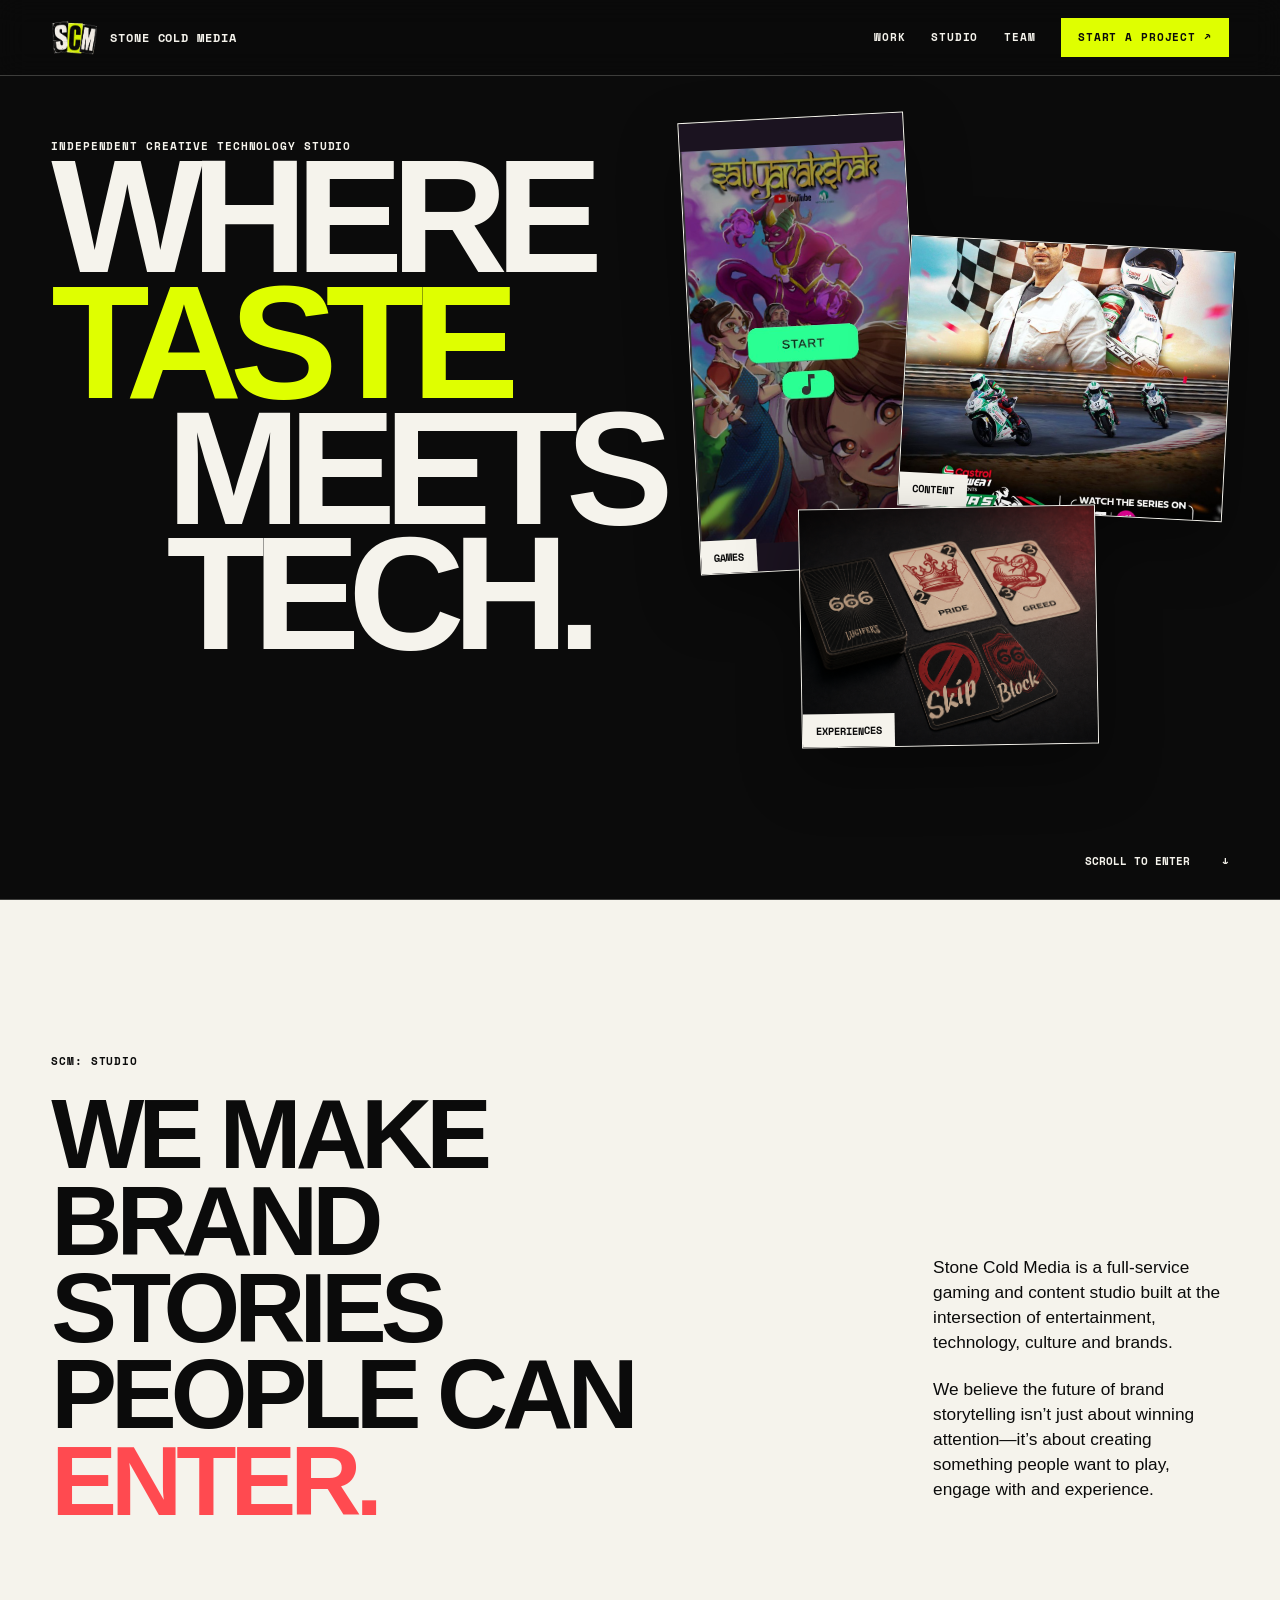
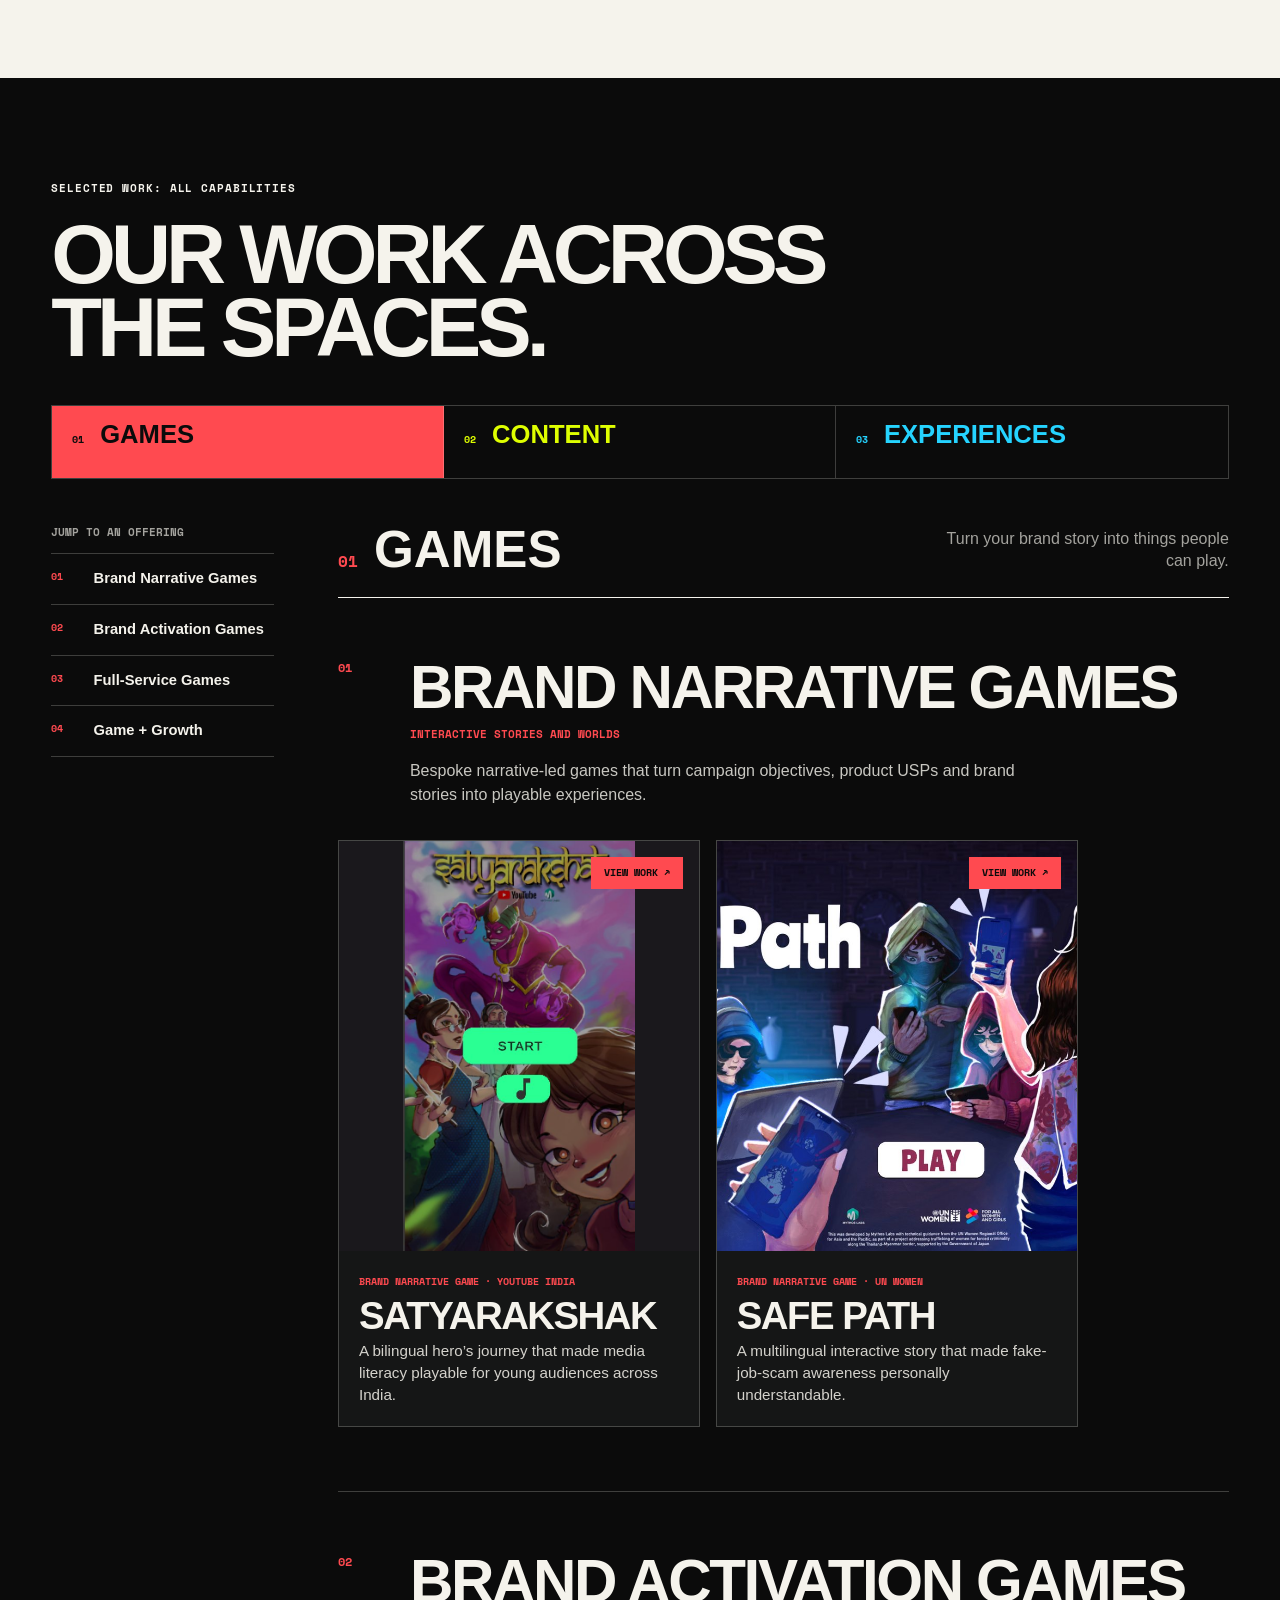
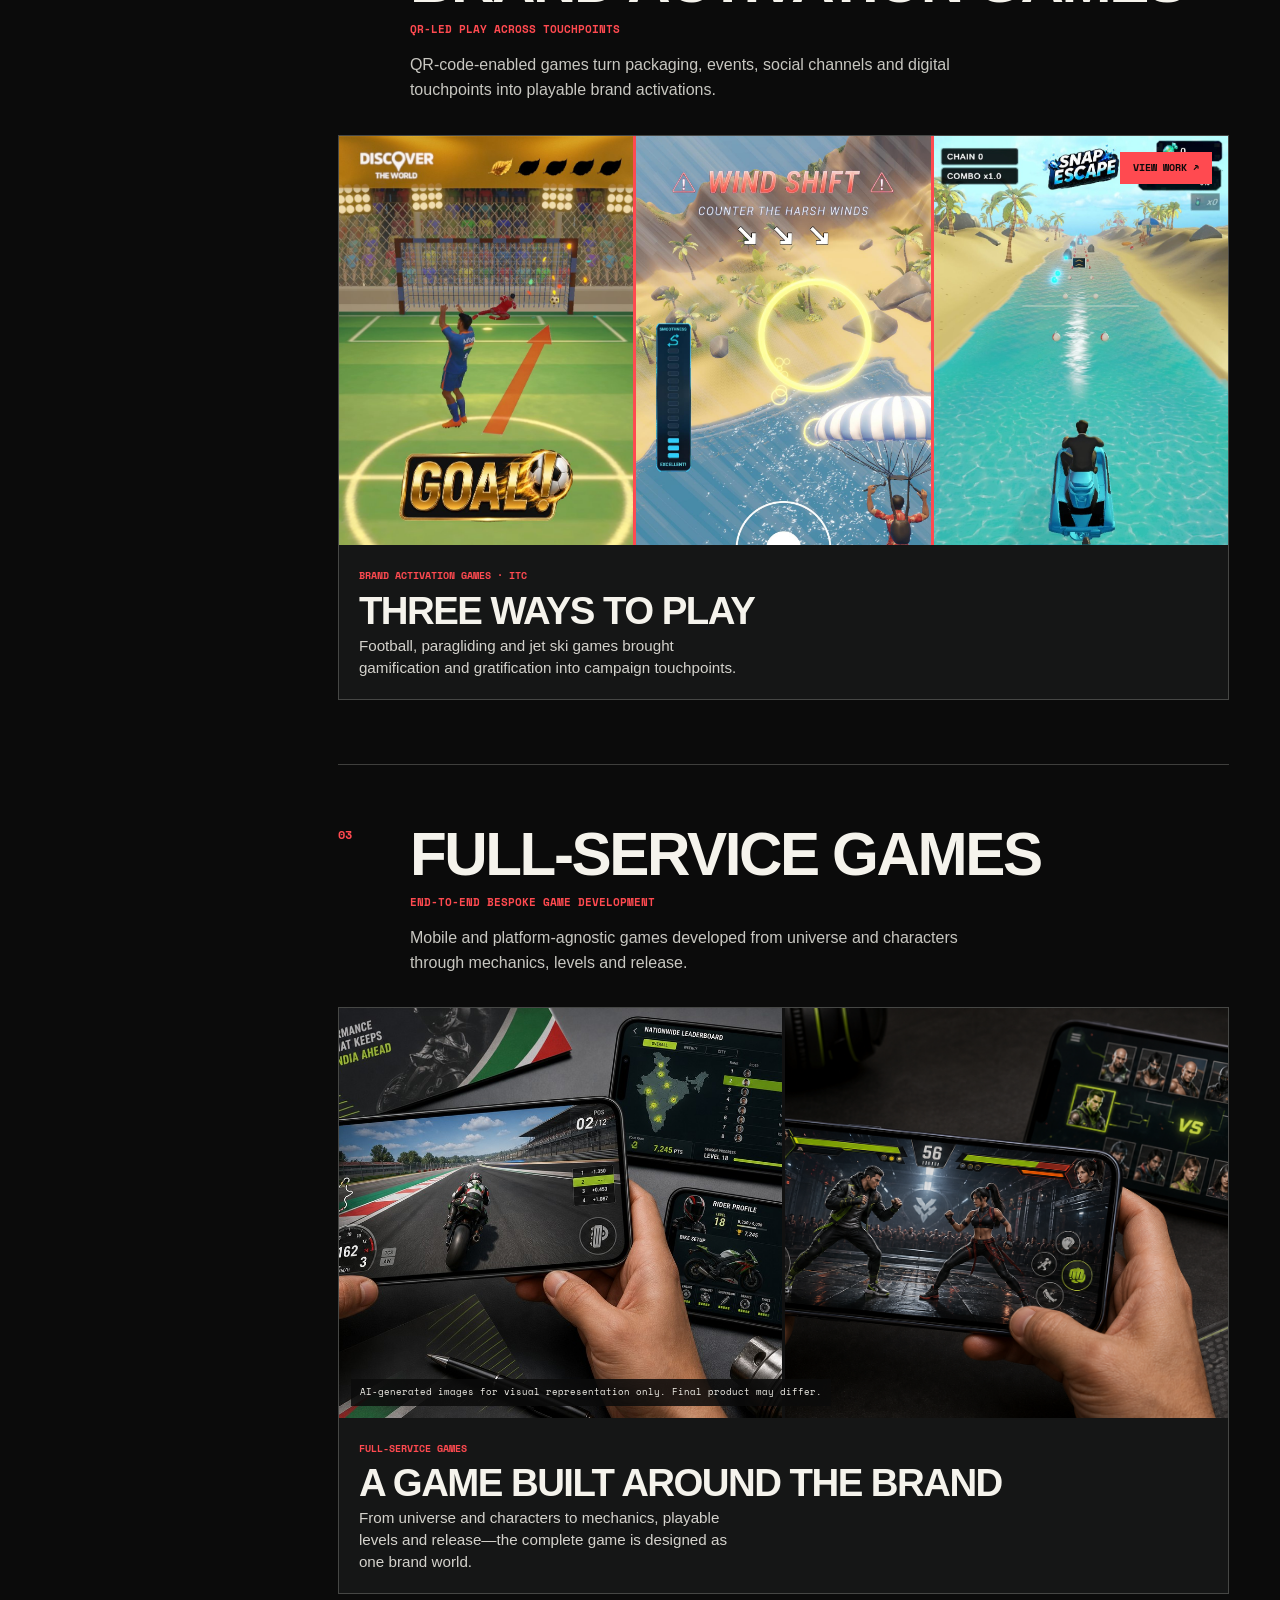
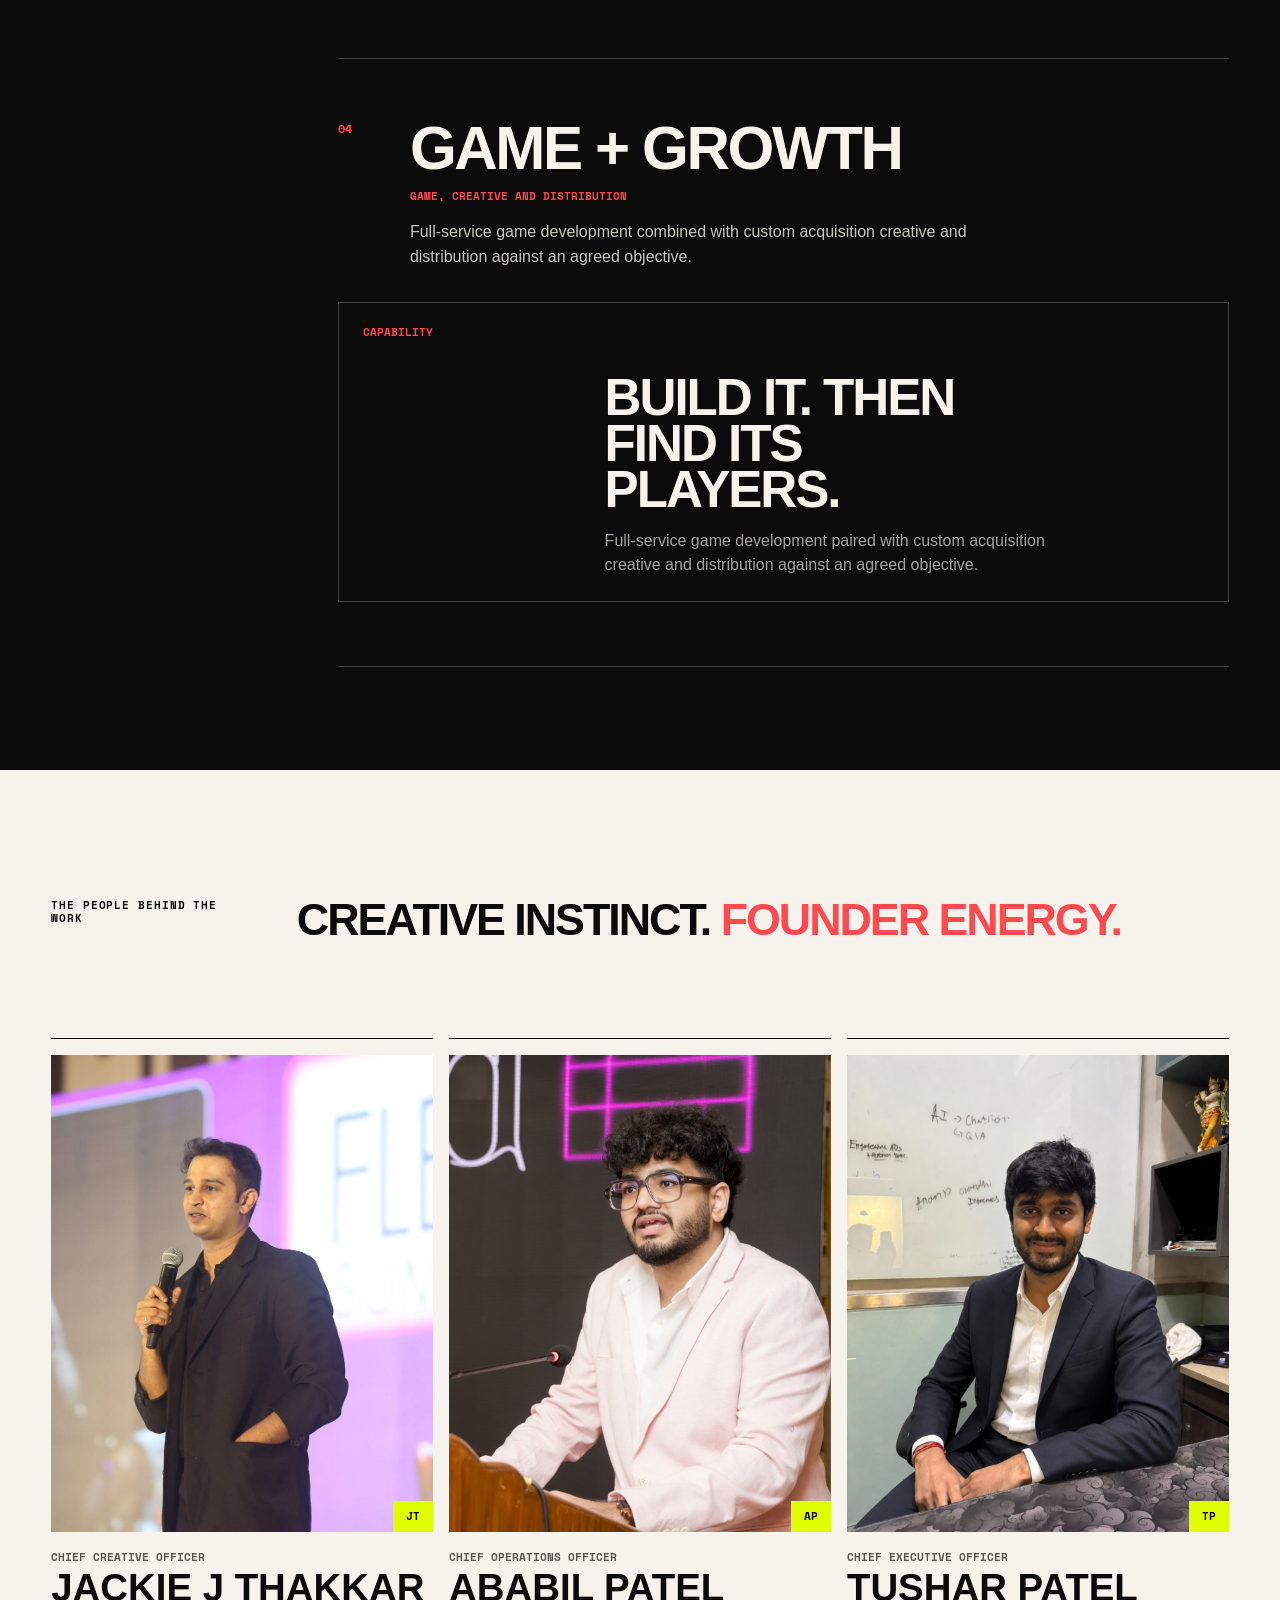
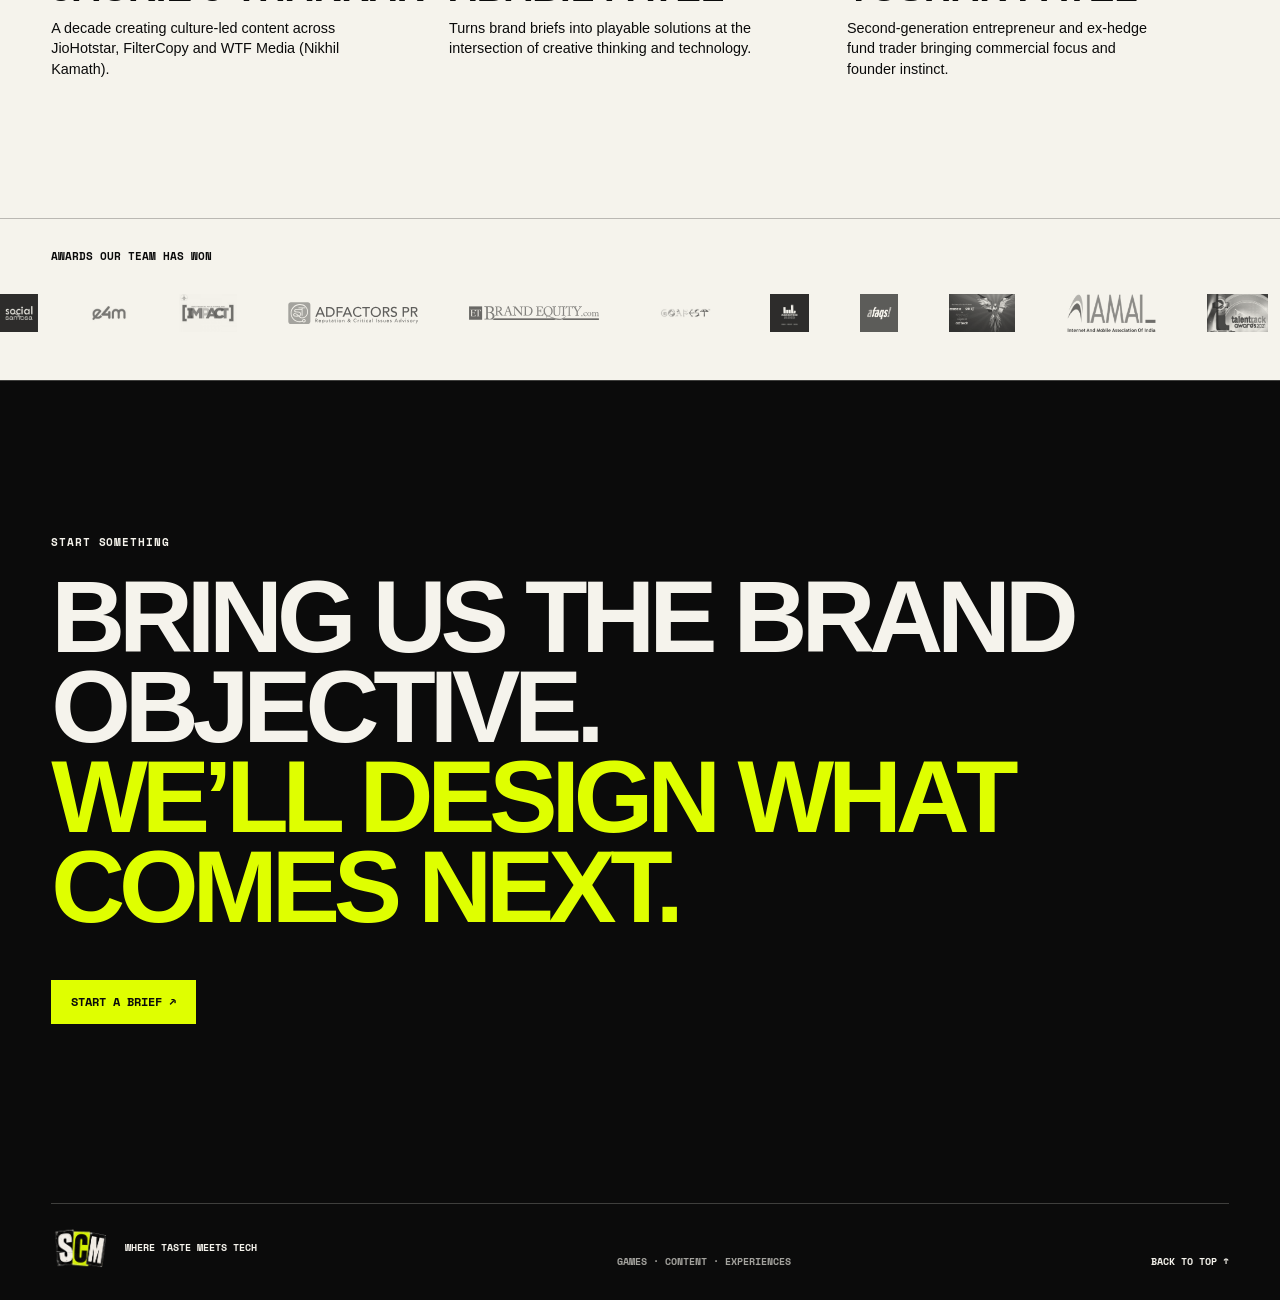
==== index.html @ 00cdd441 "Mirror Ababil founder portrait" ====
<!doctype html>
<html lang="en">
  <head>
    <meta charset="UTF-8" />
    <meta name="viewport" content="width=device-width, initial-scale=1.0" />
    <meta name="description" content="Stone Cold Media is a full-service gaming and content studio making brand stories people can play, watch and experience." />
    <title>Stone Cold Media — Where Taste Meets Tech</title>
    <script type="module" crossorigin src="./assets/index-CnYjXWWl.js"></script>
    <link rel="stylesheet" crossorigin href="./assets/index-Dn-GzN4s.css">
  </head>
  <body>
    <a class="skip-link" href="#work">Skip to work</a>
    <header class="site-header" data-header>
      <a class="brand" href="#top" aria-label="Stone Cold Media home">
        <img src="./assets/scm-monogram-icon-v2-_fEehswn.png" alt="" />
        <span>Stone Cold Media</span>
      </a>
      <button class="menu-button" type="button" aria-expanded="false" aria-controls="site-nav">Menu</button>
      <nav class="site-nav" id="site-nav" aria-label="Primary navigation">
        <a href="#work">Work</a><a href="#studio">Studio</a><a href="#team">Team</a><a class="nav-contact" href="#contact">Start a project ↗</a>
      </nav>
    </header>

    <main>
      <section class="hero" id="top">
        <div class="hero-title">
          <span class="hero-kicker">Independent creative technology studio</span>
          <h1 aria-label="Where Taste Meets Tech"><span>Where <em>taste</em></span><span class="hero-title-shift">meets tech.</span></h1>
        </div>
        <div class="hero-reel" aria-label="Work across games, content and experiences">
          <a class="hero-frame hero-frame-game" href="https://satyarakshak.com/" target="_blank" rel="noreferrer">
            <img src="./assets/satya-home-LMHsPYCz.jpg" alt="Satyarakshak game start screen" /><span>Games</span>
          </a>
          <a class="hero-frame hero-frame-content" href="#offering-content-long-form">
            <img src="./assets/hero-content-motostar-DHy7meoP.jpg" alt="India's Ultimate MotoStar" /><span>Content</span>
          </a>
          <a class="hero-frame hero-frame-experience" href="#offering-experiences-physical">
            <img src="./assets/lucifer-case-study-v1-Bxgn5ptv.png" alt="Lucifer's Gold physical card game" /><span>Experiences</span>
          </a>
        </div>
        <a class="hero-scroll" href="#studio">Scroll to enter <span>↓</span></a>
      </section>

      <section class="studio-intro" id="studio">
        <p class="section-mark">SCM: Studio</p>
        <div class="studio-copy">
          <h2>We make brand stories people can <em>enter.</em></h2>
          <div>
            <p>Stone Cold Media is a full-service gaming and content studio built at the intersection of entertainment, technology, culture and brands.</p>
            <p>We believe the future of brand storytelling isn’t just about winning attention—it’s about creating something people want to play, engage with and experience.</p>
          </div>
        </div>
      </section>

      <section class="portfolio" id="work" data-portfolio data-active-pillar="games">
        <div class="portfolio-head">
          <div><p class="section-mark">Selected work: All capabilities</p><h2>Our work across<br />the spaces.</h2></div>
          <div class="pillar-selector" role="group" aria-label="Filter portfolio by pillar">
            <button class="pillar-button pillar-games is-active" type="button" data-pillar="games" aria-pressed="true"><span>01</span><strong>Games</strong></button>
            <button class="pillar-button pillar-content" type="button" data-pillar="content" aria-pressed="false"><span>02</span><strong>Content</strong></button>
            <button class="pillar-button pillar-experiences" type="button" data-pillar="experiences" aria-pressed="false"><span>03</span><strong>Experiences</strong></button>
          </div>
        </div>
        <div class="portfolio-body">
          <aside class="offering-index" aria-label="Offerings"><p>Jump to an offering</p><div class="offering-buttons" data-offerings></div></aside>
          <div class="project-stage">
            <div class="project-stage-head" aria-live="polite">
              <div><span data-pillar-index>01</span><h3 data-pillar-title>Games</h3></div><p data-pillar-line>Turn your brand story into things people can play.</p>
            </div>
            <div class="project-grid" data-projects></div>
          </div>
        </div>
      </section>

      <section class="team" id="team">
        <div class="team-heading">
          <p class="section-mark">The people behind the work</p>
          <h2>Creative instinct. <span>Founder energy.</span></h2>
        </div>
        <div class="founder-grid">
          <article class="founder-card">
            <div class="founder-photo"><img src="./assets/jackie-CHIXF0s4.jpeg" alt="Jackie J Thakkar" loading="lazy" /><span>JT</span></div>
            <div class="founder-info"><p>Chief Creative Officer</p><h3>Jackie J Thakkar</h3><small>A decade creating culture-led content across JioHotstar, FilterCopy and WTF Media (Nikhil Kamath).</small></div>
          </article>
          <article class="founder-card founder-card-ababil">
            <div class="founder-photo"><img src="./assets/ababil-wXUS7TR_.JPG" alt="Ababil Patel" loading="lazy" /><span>AP</span></div>
            <div class="founder-info"><p>Chief Operations Officer</p><h3>Ababil Patel</h3><small>Turns brand briefs into playable solutions at the intersection of creative thinking and technology.</small></div>
          </article>
          <article class="founder-card">
            <div class="founder-photo"><img src="./assets/tushar-formal-SLmTu6jl.png" alt="Tushar Patel" loading="lazy" /><span>TP</span></div>
            <div class="founder-info"><p>Chief Executive Officer</p><h3>Tushar Patel</h3><small>Second-generation entrepreneur and ex-hedge fund trader bringing commercial focus and founder instinct.</small></div>
          </article>
        </div>

        <div class="awards">
          <p>Awards our team has won</p>
          <div class="award-rail" aria-label="Awards our team has won">
            <img src="./assets/social-samosa-qItGp7k4.jpg" alt="Social Samosa" loading="lazy" />
            <img src="./assets/exchange4media-CEB01hd2.jpg" alt="Exchange4Media" loading="lazy" />
            <img src="./assets/impact-logo--Ujsny74.jpg" alt="IMPACT Magazine" loading="lazy" />
            <img src="./assets/adfactors-D_B6G-jF.svg" alt="AdFactors PR" loading="lazy" />
            <img src="./assets/et-brand-equity-DdhLlGGw.svg" alt="ET Brand Equity" loading="lazy" />
            <img src="./assets/goafest-logo-itVjuAYX.png" alt="GoaFest Creative Abbys" loading="lazy" />
            <img src="./assets/marketing-mind-DOqh8BdB.jpg" alt="Marketing Mind" loading="lazy" />
            <img src="./assets/afaqs-DbHK1kcD.jpg" alt="Afaqs Diggies" loading="lazy" />
            <img src="./assets/digixx-CvE7UDRY.jpg" alt="AdGully Digixx Awards" loading="lazy" />
            <img src="./assets/iamai-0VL5D6Md.png" alt="Internet and Mobile Association of India" loading="lazy" />
            <img src="./assets/talentrack-DfuVUCcN.jpg" alt="Talent Track Awards" loading="lazy" />
            <img src="./assets/baff-BG3Aqmq9.jpg" alt="British Animation Film Festival" loading="lazy" />
            <img src="./assets/anifest-BrWbwkwW.jpg" alt="Anifest Film Festival" loading="lazy" />
            <img src="./assets/tasi-BzKJRL4A.png" alt="The Animation Society of India" loading="lazy" />
          </div>
        </div>
      </section>

      <section class="contact-preview" id="contact">
        <p class="section-mark">Start something</p><h2>Bring us the brand objective.<br /><span>We’ll design what comes next.</span></h2>
        <a href="mailto:ababil@playinghuman.studio?subject=Stone%20Cold%20Media%20Brief">Start a brief ↗</a>
        <footer class="site-footer">
          <div class="footer-brand"><img src="./assets/scm-monogram-icon-v2-_fEehswn.png" alt="Stone Cold Media" /><span>Where Taste Meets Tech</span></div>
          <p>Games · Content · Experiences</p>
          <a href="#top">Back to top ↑</a>
        </footer>
      </section>
    </main>
  </body>
</html>
---- assets/index-Dn-GzN4s.css ----
@font-face{font-family:SCM Mono;src:url(./SpaceMono-Regular-DFDYVJRE.ttf)format("truetype");font-display:swap}@font-face{font-family:SCM Mono;src:url(./SpaceMono-Bold-9tno74N4.ttf)format("truetype");font-weight:700;font-display:swap}:root{--black:#0b0b0b;--white:#f5f3ec;--red:#ff4a50;--acid:#dfff00;--cyan:#25d3ff;--muted:#a4a39e;--hairline:#f5f3ec38;--display:"Arial Black","Helvetica Neue",Arial,sans-serif;--body:"Helvetica Neue",Arial,sans-serif;--mono:"SCM Mono","Courier New",monospace;--pad:clamp(1.25rem,4vw,4.5rem);color:var(--white);background:var(--black);font-family:var(--body);font-synthesis:none}*{box-sizing:border-box}html{scroll-behavior:smooth}body{background:var(--black);margin:0;overflow-x:hidden}body:before{content:"";z-index:-1;opacity:.16;background-image:radial-gradient(circle,#fff .7px,#0000 .8px);background-size:22px 22px;position:fixed;inset:0}img{max-width:100%;display:block}a{color:inherit}button{color:inherit;font:inherit}.skip-link{z-index:1000;color:var(--black);background:var(--acid);padding:.8rem 1rem;position:fixed;top:-4rem;left:1rem}.skip-link:focus{top:1rem}.site-header{z-index:100;min-height:76px;padding:0 var(--pad);border-bottom:1px solid var(--hairline);-webkit-backdrop-filter:blur(14px);backdrop-filter:blur(14px);background:#0b0b0bb8;justify-content:space-between;align-items:center;transition:background .25s;display:flex;position:fixed;inset:0 0 auto}.site-header.is-scrolled{background:#0b0b0bf5}.brand{align-items:center;gap:.8rem;text-decoration:none;display:flex}.brand img{object-fit:contain;width:46px;height:38px}.brand span{font:700 .72rem/1 var(--mono);letter-spacing:.08em;text-transform:uppercase}.site-nav{align-items:center;gap:clamp(1rem,2vw,2rem);display:flex}.site-nav a{font:700 .68rem/1 var(--mono);letter-spacing:.08em;text-transform:uppercase;padding:.65rem 0;text-decoration:none}.site-nav a:not(.nav-contact):hover{color:var(--acid)}.site-nav .nav-contact{color:var(--black);background:var(--acid);border:1px solid var(--acid);padding:.8rem 1rem}.site-nav .nav-contact:hover{background:var(--white);border-color:var(--white)}.menu-button{border:1px solid var(--hairline);font:700 .7rem/1 var(--mono);text-transform:uppercase;background:0 0;padding:.7rem .8rem;display:none}.hero{min-height:100svh;padding:8.5rem var(--pad) 2rem;border-bottom:1px solid var(--hairline);align-items:end;display:grid;position:relative;overflow:hidden}.hero-title{z-index:2;align-self:start;position:relative}.hero-kicker,.section-mark{font:700 .7rem/1.2 var(--mono);letter-spacing:.08em;text-transform:uppercase;margin:0 0 1.5rem}.hero h1{max-width:10ch;font:900 clamp(5rem,12.6vw,12rem)/.78 var(--display);letter-spacing:-.075em;text-transform:uppercase;margin:0}.hero h1 span{display:block}.hero h1 em{color:var(--acid);font-style:normal}.hero-title-shift{margin-left:clamp(1rem,9vw,8rem)}.hero-reel{z-index:1;top:13%;right:var(--pad);width:min(43vw,680px);height:70%;position:absolute}.hero-frame{border:1px solid var(--white);background:#171717;text-decoration:none;transition:transform .4s cubic-bezier(.2,.75,.2,1),filter .4s;display:block;position:absolute;overflow:hidden;box-shadow:0 24px 60px #00000057}.hero-frame img{object-fit:cover;width:100%;height:100%}.hero-frame span{color:var(--black);background:var(--white);font:700 .65rem/1 var(--mono);text-transform:uppercase;padding:.7rem .8rem;position:absolute;bottom:0;left:0}.hero-frame-game{width:41%;height:72%;top:0;left:2%;transform:rotate(-3deg)}.hero-frame-game img{object-fit:contain;background:#1b1320}.hero-frame-content{width:59%;height:43%;top:20%;right:0;transform:rotate(3deg)}.hero-frame-experience{width:54%;height:38%;bottom:0;left:22%;transform:rotate(-1deg)}.hero-reel:hover .hero-frame{filter:saturate(.65)}.hero-reel .hero-frame:hover{z-index:4;filter:saturate();transform:rotate(0)scale(1.025)}.hero-scroll{z-index:3;font:700 .68rem/1 var(--mono);text-transform:uppercase;justify-self:end;gap:2rem;text-decoration:none;display:flex;position:relative}.studio-intro{padding:clamp(6rem,12vw,11rem) var(--pad);background:var(--white);color:var(--black)}.studio-copy{grid-template-columns:minmax(0,1.45fr) minmax(280px,.55fr);align-items:end;gap:clamp(3rem,8vw,9rem);display:grid}.studio-copy h2{max-width:13ch;font:900 clamp(3.5rem,7.7vw,8rem)/.88 var(--display);letter-spacing:-.06em;text-transform:uppercase;margin:0}.studio-copy h2 em{color:var(--red);font-style:normal}.studio-copy p{margin:0 0 1.4rem;font-size:clamp(1.05rem,1.35vw,1.3rem);line-height:1.45}.portfolio{--active:var(--red);padding:clamp(5rem,8vw,8rem) var(--pad)}.portfolio[data-active-pillar=content]{--active:var(--acid)}.portfolio[data-active-pillar=experiences]{--active:var(--cyan)}.portfolio-head{grid-template-columns:1fr;gap:2.5rem;margin-bottom:3rem;display:grid}.portfolio-head h2{font:900 clamp(3.5rem,6.5vw,7rem)/.88 var(--display);letter-spacing:-.06em;text-transform:uppercase;margin:0}.pillar-selector{border:1px solid var(--hairline);grid-template-columns:repeat(3,minmax(0,1fr));width:100%;display:grid}.pillar-button{text-align:left;border:0;border-right:1px solid var(--hairline);cursor:pointer;background:0 0;align-items:baseline;gap:1rem;min-height:72px;padding:1rem 1.25rem;transition:color .2s,background .2s;display:flex}.pillar-button:last-child{border-right:0}.pillar-button span{font:700 .62rem/1 var(--mono)}.pillar-button strong{font:900 clamp(1.25rem,2vw,2rem)/1 var(--display);text-transform:uppercase}.pillar-games{color:var(--red)}.pillar-content{color:var(--acid)}.pillar-experiences{color:var(--cyan)}.pillar-button:hover,.pillar-button:focus-visible{background:#171717}.pillar-games.is-active{color:var(--black);background:var(--red)}.pillar-content.is-active{color:var(--black);background:var(--acid)}.pillar-experiences.is-active{color:var(--black);background:var(--cyan)}.portfolio-body{grid-template-columns:minmax(210px,.25fr) minmax(0,1fr);align-items:start;gap:clamp(2.5rem,5vw,5rem);display:grid}.offering-index{position:sticky;top:100px}.offering-index>p{color:var(--muted);font:700 .68rem/1 var(--mono);text-transform:uppercase;margin:0 0 1rem}.offering-buttons{display:grid}.offering-button{text-align:left;border-top:1px solid var(--hairline);grid-template-columns:2rem 1fr;gap:.65rem;padding:1rem 0;text-decoration:none;display:grid}.offering-button:last-child{border-bottom:1px solid var(--hairline)}.offering-button span{color:var(--active);font:700 .65rem/1.2 var(--mono)}.offering-button strong{font-size:clamp(.92rem,1.15vw,1.1rem);line-height:1.2}.offering-button:hover,.offering-button:focus-visible{color:var(--active)}.project-stage-head{border-bottom:1px solid var(--white);justify-content:space-between;align-items:end;gap:2rem;padding-bottom:1.5rem;display:flex}.project-stage-head>div{align-items:baseline;gap:1rem;display:flex}.project-stage-head span{color:var(--active);font:700 1rem/1 var(--mono)}.project-stage-head h3{font:900 clamp(2rem,4vw,4.5rem)/.9 var(--display);text-transform:uppercase;margin:0}.project-stage-head p{max-width:34ch;color:var(--muted);text-align:right;margin:0;font-size:1rem;line-height:1.4}.project-grid{padding-top:0;display:block}.offering-group{border-bottom:1px solid var(--hairline);padding:clamp(3rem,5vw,5rem) 0;scroll-margin-top:92px}.offering-group>header{grid-template-columns:3.5rem minmax(0,1fr);gap:1rem;margin-bottom:2rem;display:grid}.offering-group>header>span{color:var(--active);font:700 .78rem/1 var(--mono)}.offering-group h4{font:900 clamp(2.4rem,4.7vw,5rem)/.88 var(--display);letter-spacing:-.04em;text-transform:uppercase;margin:0}.offering-formats{color:var(--active);font:700 .68rem/1.4 var(--mono);text-transform:uppercase;margin:.8rem 0 0}.offering-description{color:#c8c7c1;max-width:68ch;margin:1rem 0 0;font-size:1rem;line-height:1.55}.offering-work{grid-template-columns:repeat(12,1fr);gap:1rem;display:grid}.project-card{min-height:0;color:var(--white);border:1px solid var(--hairline);background:#151616;grid-column:span 6;grid-template-rows:minmax(280px,380px) auto;text-decoration:none;display:grid;position:relative;overflow:hidden}.project-card:nth-child(3n+1){grid-column:span 7}.project-card:nth-child(3n+2){grid-column:span 5}.project-card img{object-fit:cover;width:100%;height:100%;transition:transform .55s cubic-bezier(.2,.7,.2,1),filter .4s}.project-card-copy{padding:1.25rem;position:static}.project-card-copy span{color:var(--active);font:700 .63rem/1.35 var(--mono);text-transform:uppercase}.project-card-copy h4{margin:.65rem 0 .45rem;font-size:clamp(2rem,3vw,3.2rem)}.project-card-copy p{color:#d4d2cc;max-width:46ch;margin:0;font-size:.95rem;line-height:1.45}.project-card b{z-index:3;color:var(--black);background:var(--active);font:700 .62rem/1 var(--mono);text-transform:uppercase;padding:.7rem .8rem;position:absolute;top:1rem;right:1rem}.project-card:hover img{filter:saturate(1.12);transform:scale(1.035)}.capability-card{border:1px solid var(--hairline);grid-column:1/-1;grid-template-columns:.35fr 1fr;align-items:end;gap:2rem;min-height:260px;padding:1.5rem;display:grid}.capability-card span{color:var(--active);font:700 .68rem/1 var(--mono);text-transform:uppercase;align-self:start}.capability-card h4{max-width:14ch;font:900 clamp(2.3rem,4vw,4.5rem)/.9 var(--display);text-transform:uppercase;margin:3rem 0 1rem}.capability-card p{max-width:55ch;color:var(--muted);margin:0;line-height:1.5}.project-card{grid-template-rows:auto auto}.project-card-portrait,.project-card-contain{grid-column:span 5!important}.project-card-landscape{grid-column:span 7}.project-card-triptych,.project-card-concept{grid-column:1/-1}.offering-work>.project-card:only-child{grid-column:1/-1!important}.project-media{background:#111;height:clamp(300px,32vw,430px);position:relative;overflow:hidden}.project-media img{object-fit:cover;width:100%;height:100%}.project-media-portrait,.project-media-contain{background:#1a181c}.project-media-portrait img,.project-media-contain img{object-fit:contain}.project-media-triptych{background:var(--active);grid-template-columns:repeat(3,1fr);gap:3px;display:grid}.project-media-triptych img{object-fit:cover;min-width:0}.project-media-concept{grid-template-columns:repeat(2,1fr);gap:3px;display:grid}.project-media-concept small{color:var(--white);font:.58rem/1.35 var(--mono);background:#0b0b0bdb;padding:.45rem .55rem;position:absolute;bottom:.75rem;left:.75rem}.team{padding:clamp(6rem,10vw,10rem) var(--pad) 0;color:var(--black);background:var(--white)}.team-heading{grid-template-columns:.35fr 1.65fr;align-items:start;gap:3rem;margin-bottom:clamp(4rem,7vw,7rem);display:grid}.team-heading h2{white-space:nowrap;font:900 clamp(1.15rem,3.5vw,4rem)/.95 var(--display);letter-spacing:-.045em;text-transform:uppercase;margin:0}.team-heading h2 span{color:var(--red)}.founder-grid{grid-template-columns:repeat(3,1fr);gap:1rem;display:grid}.founder-card{border-top:1px solid var(--black);padding-top:1rem}.founder-photo{aspect-ratio:4/5;background:#d8d6cf;position:relative;overflow:hidden}.founder-photo img{object-fit:cover;width:100%;height:100%;transition:transform .5s cubic-bezier(.2,.7,.2,1)}.founder-card:hover .founder-photo img{transform:scale(1.02)}.founder-card-ababil .founder-photo img{transform:scaleX(-1)}.founder-card-ababil:hover .founder-photo img{transform:scaleX(-1)scale(1.02)}.founder-photo span{color:var(--black);background:var(--acid);font:700 .68rem/1 var(--mono);padding:.65rem .8rem;position:absolute;bottom:0;right:0}.founder-info{padding:1.2rem 0 3rem}.founder-info p{color:#575752;font:700 .66rem/1 var(--mono);text-transform:uppercase;margin:0 0 .55rem}.founder-info h3{font:900 clamp(2rem,3vw,3.6rem)/.9 var(--display);text-transform:uppercase;margin:0 0 .75rem}.founder-info small{max-width:38ch;font-size:.9rem;line-height:1.45;display:block}.awards{margin:clamp(3rem,7vw,7rem) calc(var(--pad)*-1) 0;border-top:1px solid #0b0b0b40;padding:2rem 0 3rem;overflow:hidden}.awards>p{padding:0 var(--pad);font:700 .68rem/1 var(--mono);text-transform:uppercase;margin:0 0 2rem}.award-rail{align-items:center;gap:clamp(2rem,4vw,5rem);width:max-content;padding-right:clamp(2rem,4vw,5rem);animation:34s linear infinite award-scroll;display:flex}.award-rail:hover{animation-play-state:paused}.award-rail img{object-fit:contain;mix-blend-mode:multiply;filter:grayscale();opacity:.82;flex:none;width:auto;max-width:130px;height:clamp(26px,3vw,44px)}@keyframes award-scroll{to{transform:translate(-50%)}}.contact-preview{padding:clamp(7rem,12vw,13rem) var(--pad) 2rem;border-top:1px solid var(--hairline)}.contact-preview h2{font:900 clamp(3.5rem,8vw,8.5rem)/.88 var(--display);letter-spacing:-.06em;text-transform:uppercase;margin:0 0 3rem}.contact-preview h2 span{color:var(--acid)}.contact-preview>a{color:var(--black);background:var(--acid);font:700 .72rem/1 var(--mono);text-transform:uppercase;padding:1rem 1.25rem;text-decoration:none;display:inline-block}.site-footer{border-top:1px solid var(--hairline);font:700 .65rem/1.3 var(--mono);text-transform:uppercase;justify-content:space-between;align-items:end;gap:2rem;margin-top:clamp(7rem,14vw,14rem);padding-top:1.5rem;display:flex}.footer-brand{align-items:center;gap:1rem;display:flex}.footer-brand img{object-fit:contain;width:58px;height:40px}.site-footer p{color:var(--muted);margin:0}.site-footer a{text-decoration:none}button:focus-visible,a:focus-visible{outline:2px solid var(--acid);outline-offset:4px}@media (width<=980px){.hero h1{font-size:clamp(4.5rem,14vw,8rem)}.hero-reel{opacity:.86;width:58vw;height:60%;top:26%}.studio-copy,.portfolio-body,.team-heading{grid-template-columns:1fr}.portfolio-body{gap:3rem}.offering-index{position:static}.offering-buttons{grid-template-columns:repeat(2,1fr);gap:0 1.5rem}.founder-grid{grid-template-columns:repeat(2,1fr)}.founder-card:last-child{grid-column:1/-1;grid-template-columns:1fr 1fr;gap:1rem;display:grid}.founder-card:last-child .founder-info{align-self:end}}@media (width<=680px){.site-header{min-height:64px}.brand span{display:none}.menu-button{display:block}.site-nav{padding:1.5rem var(--pad);border-bottom:1px solid var(--hairline);background:var(--black);display:none;position:fixed;inset:64px 0 auto}.site-nav.is-open{gap:.5rem;display:grid}.site-nav .nav-contact{text-align:center}.hero{min-height:850px;padding-top:7rem}.hero h1{font-size:clamp(4.1rem,19vw,6.8rem)}.hero-title-shift{margin-left:0}.hero-reel{width:92vw;height:49%;top:42%;right:-8%}.hero-frame-game{width:44%;height:70%}.hero-frame-content{width:58%;height:45%}.hero-frame-experience{width:55%;height:38%}.hero-scroll{justify-self:start}.studio-copy{gap:2.5rem}.pillar-button{justify-content:center;min-height:58px;padding:.8rem .5rem}.pillar-button span{display:none}.pillar-button strong{font-size:.9rem}.offering-buttons{grid-template-columns:1fr}.project-stage-head{display:grid}.project-stage-head p{text-align:left}.offering-group>header{grid-template-columns:2.25rem 1fr}.project-card,.project-card:nth-child(n),.capability-card{grid-column:1/-1}.project-card{grid-template-rows:280px auto}.capability-card,.founder-grid{grid-template-columns:1fr}.founder-card:last-child{grid-column:auto;display:block}.site-footer{display:grid}.award-rail{gap:2.5rem}}@media (prefers-reduced-motion:reduce){html{scroll-behavior:auto}*,:before,:after{scroll-behavior:auto!important;transition-duration:.01ms!important;animation-duration:.01ms!important}}
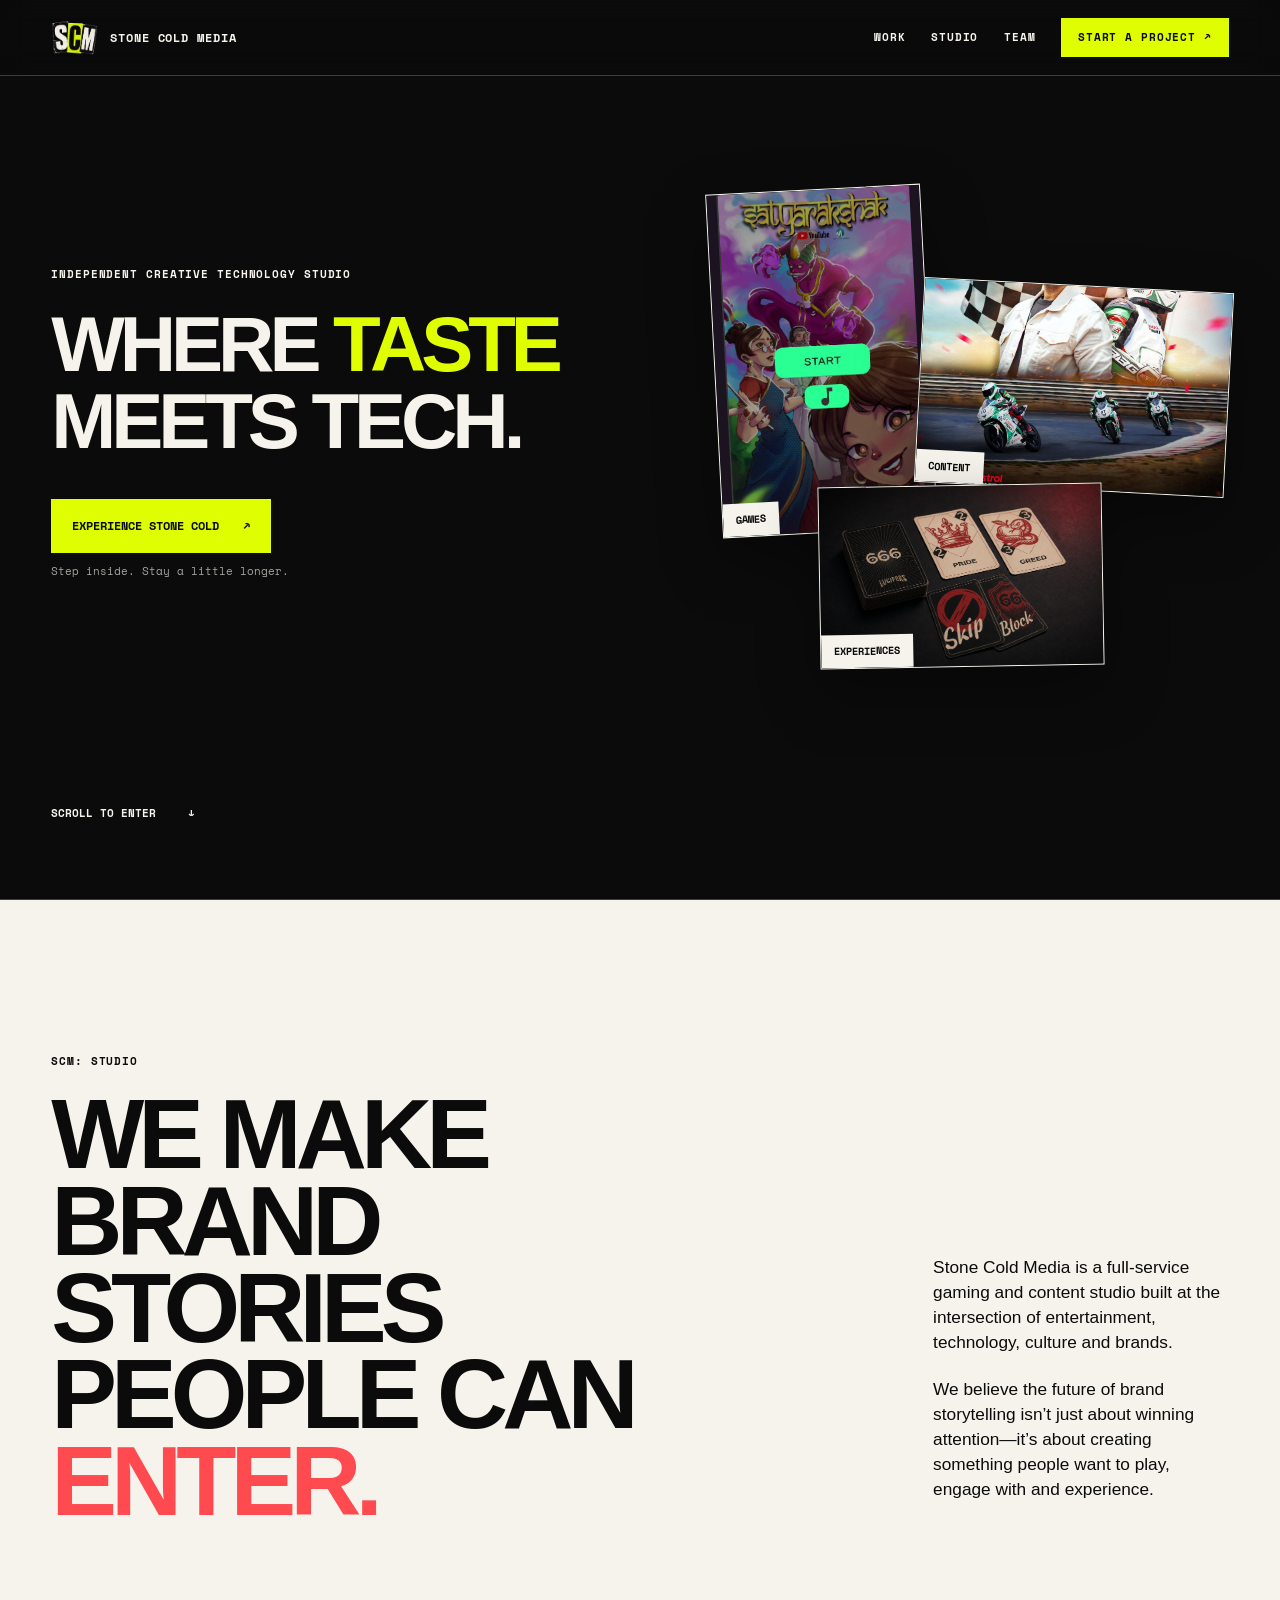
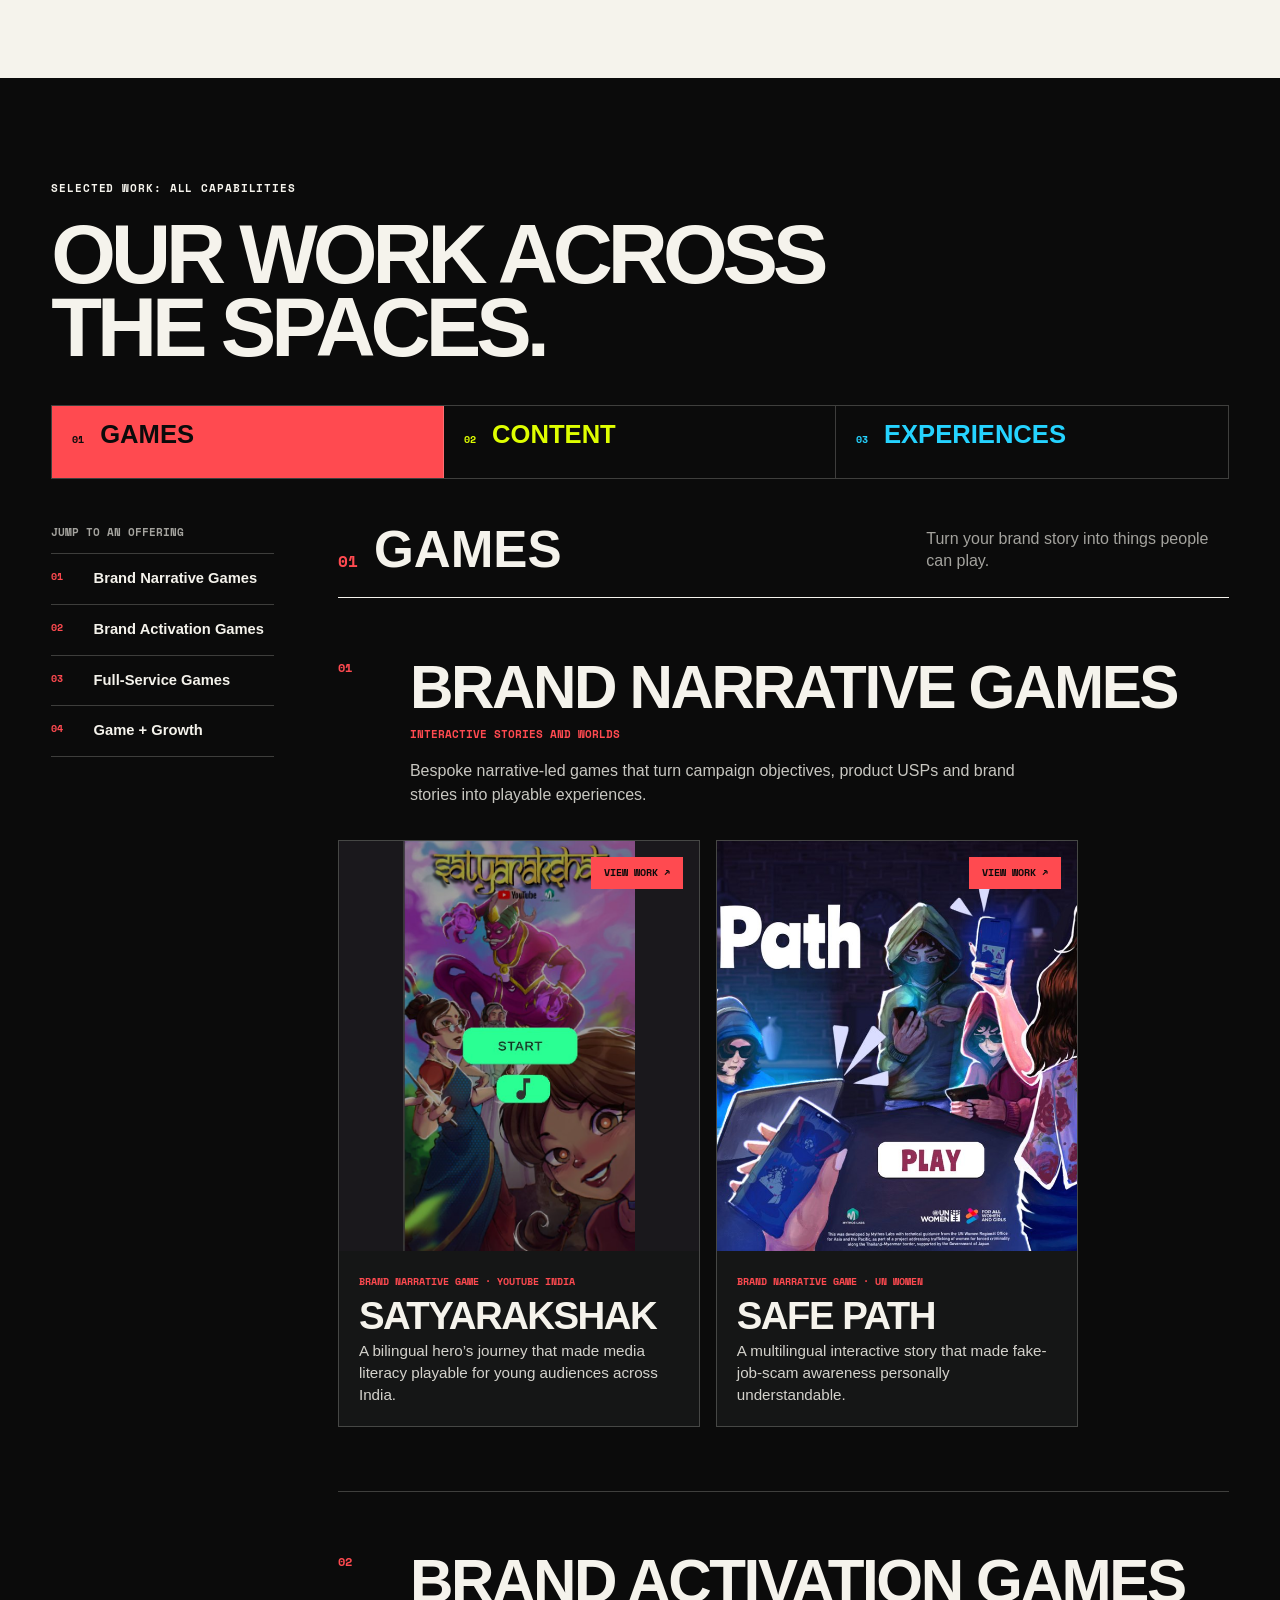
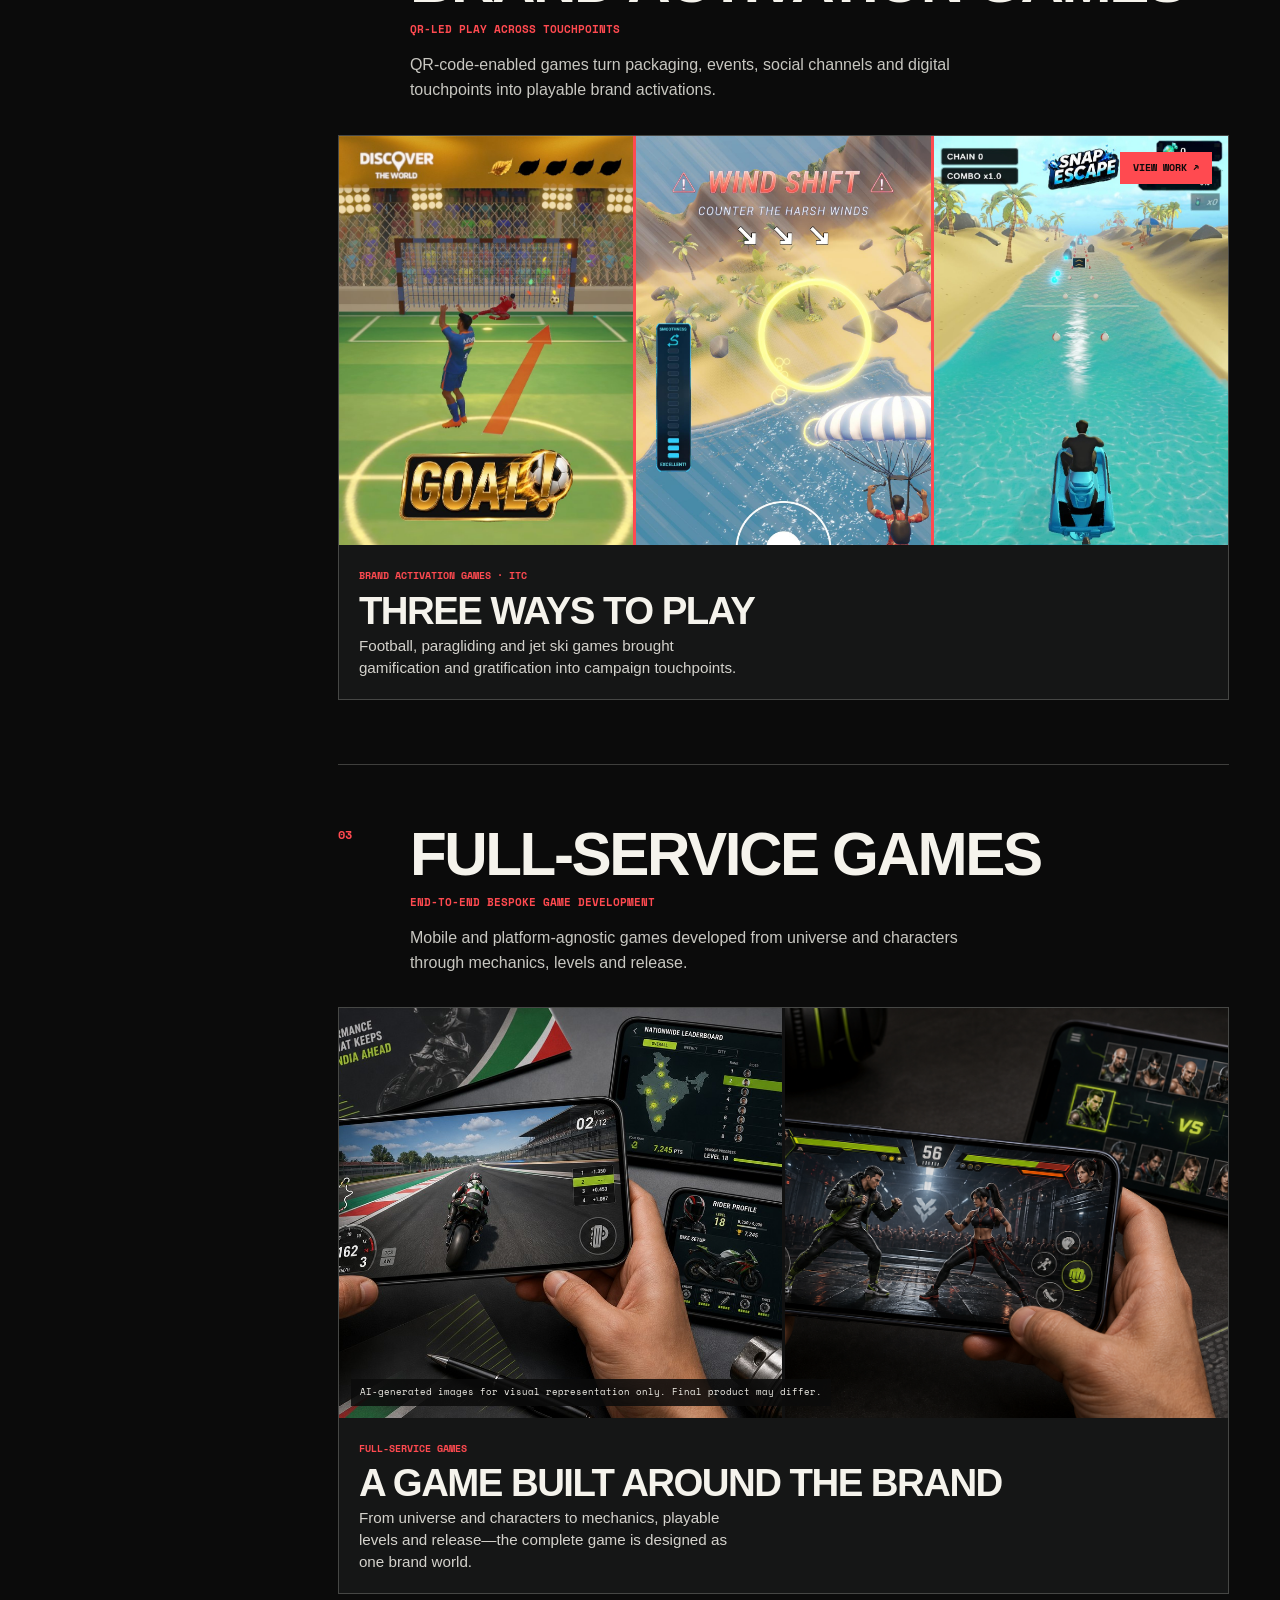
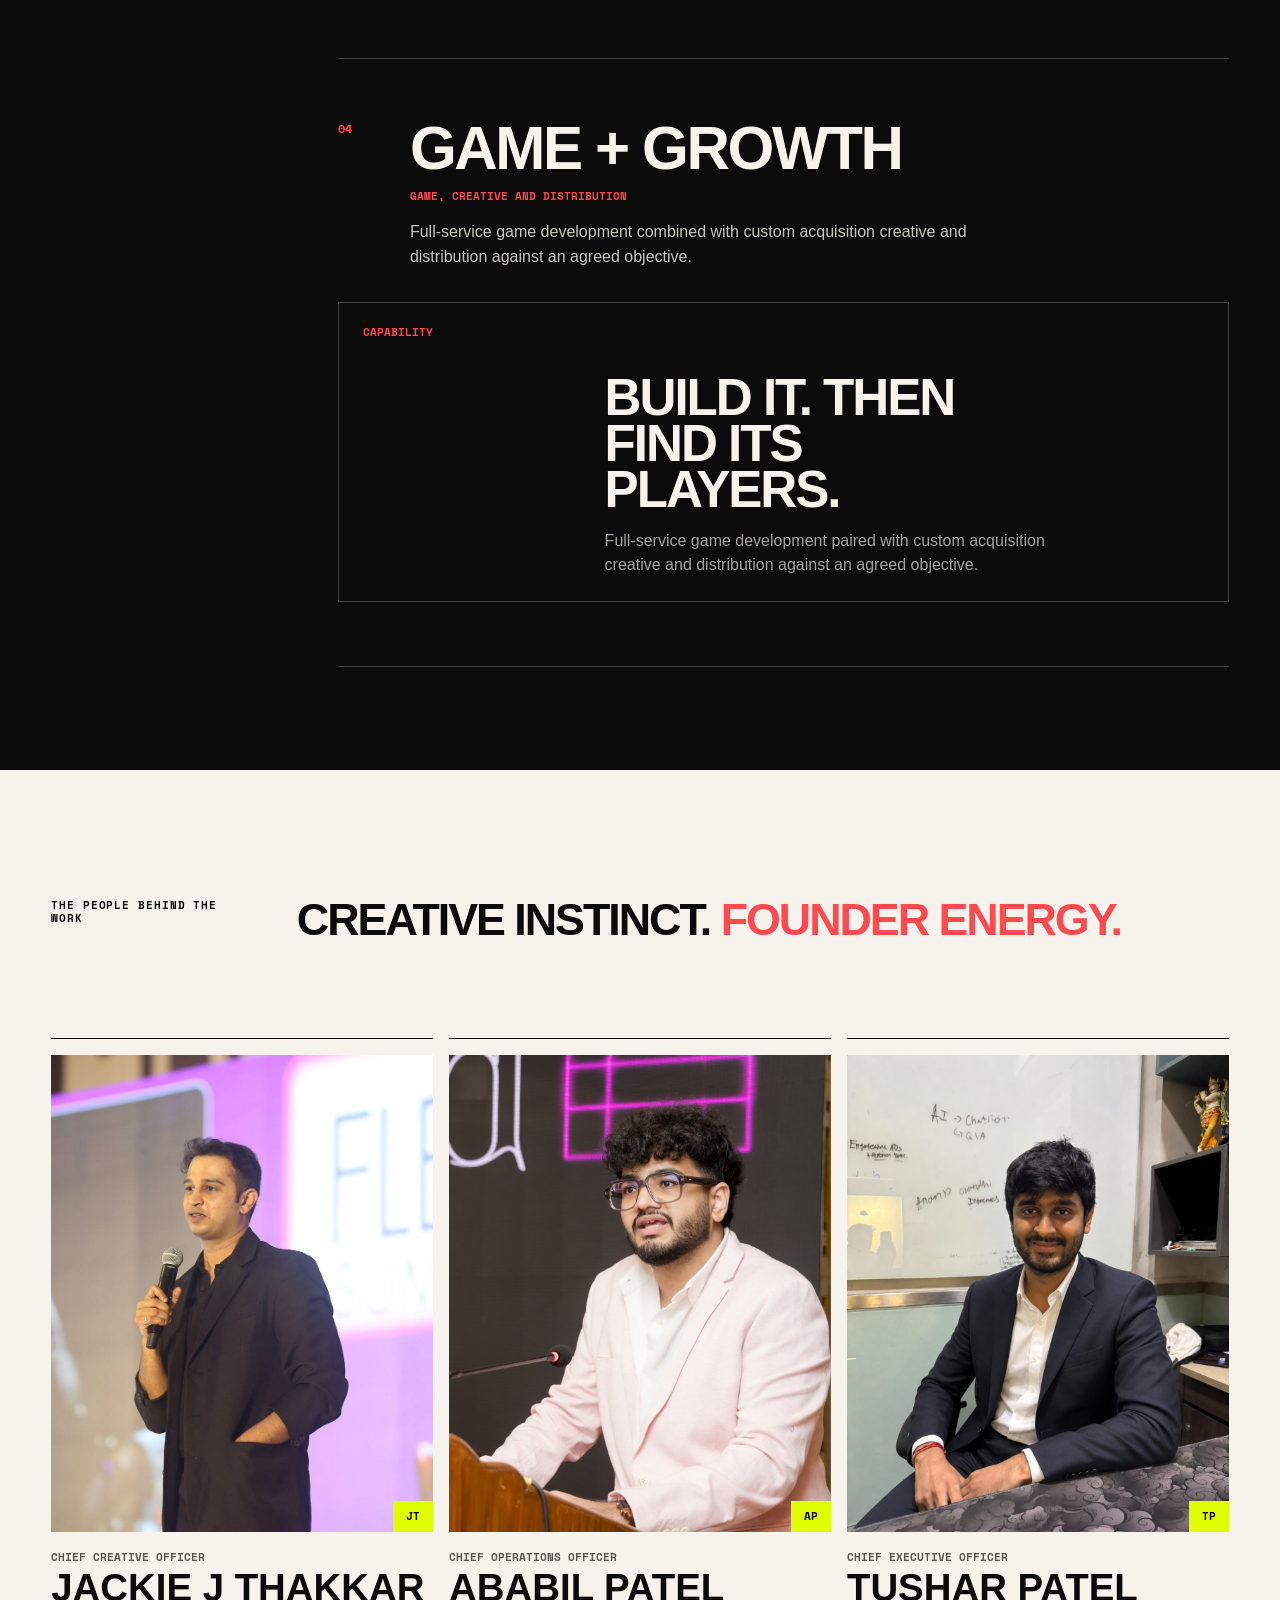
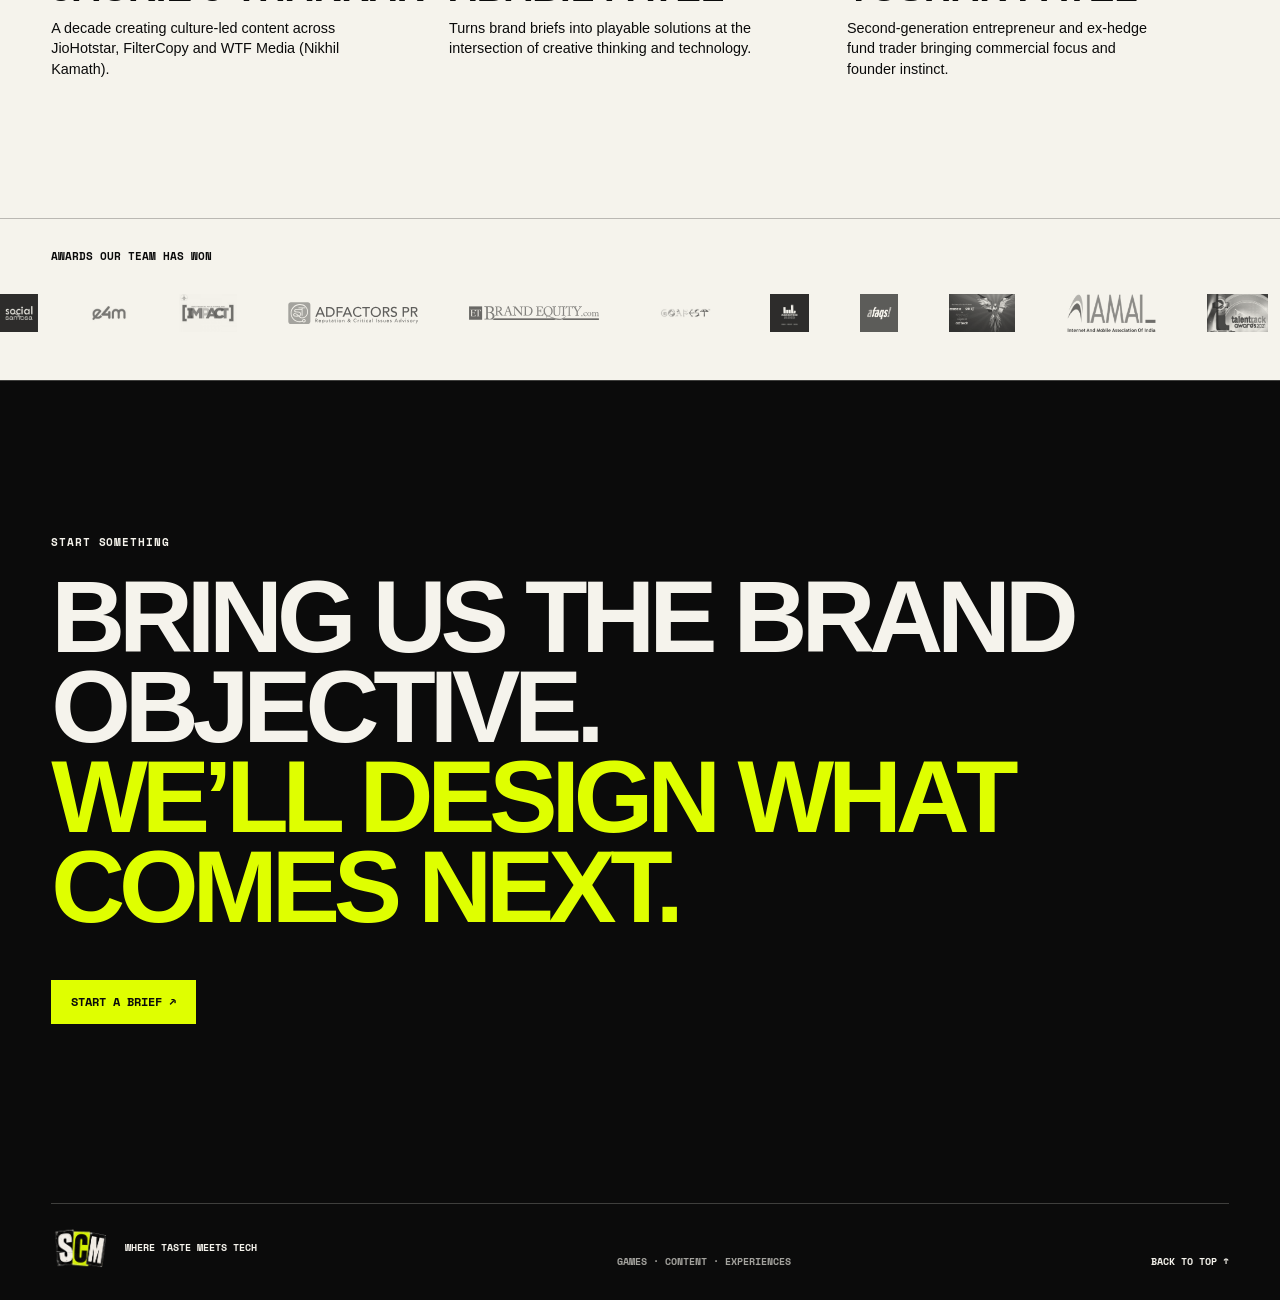
==== commit 22bd40d8: "Publish After Hours game and responsive website updates" ====
--- a/index.html
+++ b/index.html
@@ -5,8 +5,9 @@
     <meta name="viewport" content="width=device-width, initial-scale=1.0" />
     <meta name="description" content="Stone Cold Media is a full-service gaming and content studio making brand stories people can play, watch and experience." />
     <title>Stone Cold Media — Where Taste Meets Tech</title>
-    <script type="module" crossorigin src="./assets/index-CnYjXWWl.js"></script>
-    <link rel="stylesheet" crossorigin href="./assets/index-Dn-GzN4s.css">
+    <script type="module" crossorigin src="./assets/website-Clp60W9F.js"></script>
+    <link rel="modulepreload" crossorigin href="./assets/modulepreload-polyfill-Dezn_h7o.js">
+    <link rel="stylesheet" crossorigin href="./assets/website-Ddq8SxRP.css">
   </head>
   <body>
     <a class="skip-link" href="#work">Skip to work</a>
@@ -26,6 +27,7 @@
         <div class="hero-title">
           <span class="hero-kicker">Independent creative technology studio</span>
           <h1 aria-label="Where Taste Meets Tech"><span>Where <em>taste</em></span><span class="hero-title-shift">meets tech.</span></h1>
+          <div class="hero-actions"><a class="experience-cta" href="./experience.html">Experience Stone Cold <span aria-hidden="true">↗</span></a><p>Step inside. Stay a little longer.</p></div>
         </div>
         <div class="hero-reel" aria-label="Work across games, content and experiences">
           <a class="hero-frame hero-frame-game" href="https://satyarakshak.com/" target="_blank" rel="noreferrer">
@@ -125,3 +127,5 @@
     </main>
   </body>
 </html>
+
+
--- a/assets/website-Ddq8SxRP.css
+++ b/assets/website-Ddq8SxRP.css
@@ -0,0 +1 @@
+@font-face{font-family:SCM Mono;src:url(./SpaceMono-Regular-DFDYVJRE.ttf)format("truetype");font-display:swap}@font-face{font-family:SCM Mono;src:url(./SpaceMono-Bold-9tno74N4.ttf)format("truetype");font-weight:700;font-display:swap}:root{--black:#0b0b0b;--white:#f5f3ec;--red:#ff4a50;--acid:#dfff00;--cyan:#25d3ff;--muted:#a4a39e;--hairline:#f5f3ec38;--display:"Arial Black","Helvetica Neue",Arial,sans-serif;--body:"Helvetica Neue",Arial,sans-serif;--mono:"SCM Mono","Courier New",monospace;--pad:clamp(1.25rem,4vw,4.5rem);color:var(--white);background:var(--black);font-family:var(--body);font-synthesis:none}*{box-sizing:border-box}html{scroll-behavior:smooth}body{background:var(--black);margin:0;overflow-x:hidden}body:before{content:"";z-index:-1;opacity:.16;background-image:radial-gradient(circle,#fff .7px,#0000 .8px);background-size:22px 22px;position:fixed;inset:0}img{max-width:100%;display:block}a{color:inherit}button{color:inherit;font:inherit}.skip-link{z-index:1000;color:var(--black);background:var(--acid);padding:.8rem 1rem;position:fixed;top:-4rem;left:1rem}.skip-link:focus{top:1rem}.site-header{z-index:100;min-height:76px;padding:0 var(--pad);border-bottom:1px solid var(--hairline);-webkit-backdrop-filter:blur(14px);backdrop-filter:blur(14px);background:#0b0b0bb8;justify-content:space-between;align-items:center;transition:background .25s;display:flex;position:fixed;inset:0 0 auto}.site-header.is-scrolled{background:#0b0b0bf5}.brand{align-items:center;gap:.8rem;text-decoration:none;display:flex}.brand img{object-fit:contain;width:46px;height:38px}.brand span{font:700 .72rem/1 var(--mono);letter-spacing:.08em;text-transform:uppercase}.site-nav{align-items:center;gap:clamp(1rem,2vw,2rem);display:flex}.site-nav a{font:700 .68rem/1 var(--mono);letter-spacing:.08em;text-transform:uppercase;padding:.65rem 0;text-decoration:none}.site-nav a:not(.nav-contact):hover{color:var(--acid)}.site-nav .nav-contact{color:var(--black);background:var(--acid);border:1px solid var(--acid);padding:.8rem 1rem}.site-nav .nav-contact:hover{background:var(--white);border-color:var(--white)}.menu-button{border:1px solid var(--hairline);font:700 .7rem/1 var(--mono);text-transform:uppercase;background:0 0;padding:.7rem .8rem;display:none}.hero{min-height:100svh;padding:8.5rem var(--pad) 2rem;border-bottom:1px solid var(--hairline);align-items:end;display:grid;position:relative;overflow:hidden}.hero-title{z-index:2;align-self:start;position:relative}.hero-kicker,.section-mark{font:700 .7rem/1.2 var(--mono);letter-spacing:.08em;text-transform:uppercase;margin:0 0 1.5rem}.hero h1{max-width:10ch;font:900 clamp(5rem,12.6vw,12rem)/.78 var(--display);letter-spacing:-.075em;text-transform:uppercase;margin:0}.hero h1 span{display:block}.hero h1 em{color:var(--acid);font-style:normal}.hero-reel{z-index:1;top:13%;right:var(--pad);width:min(43vw,680px);height:70%;position:absolute}.hero-frame{border:1px solid var(--white);background:#171717;text-decoration:none;transition:transform .4s cubic-bezier(.2,.75,.2,1),filter .4s;display:block;position:absolute;overflow:hidden;box-shadow:0 24px 60px #00000057}.hero-frame img{object-fit:cover;width:100%;height:100%}.hero-frame span{color:var(--black);background:var(--white);font:700 .65rem/1 var(--mono);text-transform:uppercase;padding:.7rem .8rem;position:absolute;bottom:0;left:0}.hero-frame-game{width:41%;height:72%;top:0;left:2%;transform:rotate(-3deg)}.hero-frame-game img{object-fit:contain;background:#1b1320}.hero-frame-content{width:59%;height:43%;top:20%;right:0;transform:rotate(3deg)}.hero-frame-experience{width:54%;height:38%;bottom:0;left:22%;transform:rotate(-1deg)}.hero-reel:hover .hero-frame{filter:saturate(.65)}.hero-reel .hero-frame:hover{z-index:4;filter:saturate();transform:rotate(0)scale(1.025)}.hero-scroll{z-index:3;font:700 .68rem/1 var(--mono);text-transform:uppercase;justify-self:end;gap:2rem;text-decoration:none;display:flex;position:relative}.studio-intro{padding:clamp(6rem,12vw,11rem) var(--pad);background:var(--white);color:var(--black)}.studio-copy{grid-template-columns:minmax(0,1.45fr) minmax(280px,.55fr);align-items:end;gap:clamp(3rem,8vw,9rem);display:grid}.studio-copy h2{max-width:13ch;font:900 clamp(3.5rem,7.7vw,8rem)/.88 var(--display);letter-spacing:-.06em;text-transform:uppercase;margin:0}.studio-copy h2 em{color:var(--red);font-style:normal}.studio-copy p{margin:0 0 1.4rem;font-size:clamp(1.05rem,1.35vw,1.3rem);line-height:1.45}.portfolio{--active:var(--red);padding:clamp(5rem,8vw,8rem) var(--pad)}.portfolio[data-active-pillar=content]{--active:var(--acid)}.portfolio[data-active-pillar=experiences]{--active:var(--cyan)}.portfolio-head{grid-template-columns:1fr;gap:2.5rem;margin-bottom:3rem;display:grid}.portfolio-head h2{font:900 clamp(3.5rem,6.5vw,7rem)/.88 var(--display);letter-spacing:-.06em;text-transform:uppercase;margin:0}.pillar-selector{border:1px solid var(--hairline);grid-template-columns:repeat(3,minmax(0,1fr));width:100%;display:grid}.pillar-button{text-align:left;border:0;border-right:1px solid var(--hairline);cursor:pointer;background:0 0;align-items:baseline;gap:1rem;min-height:72px;padding:1rem 1.25rem;transition:color .2s,background .2s;display:flex}.pillar-button:last-child{border-right:0}.pillar-button span{font:700 .62rem/1 var(--mono)}.pillar-button strong{font:900 clamp(1.25rem,2vw,2rem)/1 var(--display);text-transform:uppercase}.pillar-games{color:var(--red)}.pillar-content{color:var(--acid)}.pillar-experiences{color:var(--cyan)}.pillar-button:hover,.pillar-button:focus-visible{background:#171717}.pillar-games.is-active{color:var(--black);background:var(--red)}.pillar-content.is-active{color:var(--black);background:var(--acid)}.pillar-experiences.is-active{color:var(--black);background:var(--cyan)}.portfolio-body{grid-template-columns:minmax(210px,.25fr) minmax(0,1fr);align-items:start;gap:clamp(2.5rem,5vw,5rem);display:grid}.offering-index{position:sticky;top:100px}.offering-index>p{color:var(--muted);font:700 .68rem/1 var(--mono);text-transform:uppercase;margin:0 0 1rem}.offering-buttons{display:grid}.offering-button{text-align:left;border-top:1px solid var(--hairline);grid-template-columns:2rem 1fr;gap:.65rem;padding:1rem 0;text-decoration:none;display:grid}.offering-button:last-child{border-bottom:1px solid var(--hairline)}.offering-button span{color:var(--active);font:700 .65rem/1.2 var(--mono)}.offering-button strong{font-size:clamp(.92rem,1.15vw,1.1rem);line-height:1.2}.offering-button:hover,.offering-button:focus-visible{color:var(--active)}.project-stage-head{border-bottom:1px solid var(--white);justify-content:space-between;align-items:end;gap:2rem;padding-bottom:1.5rem;display:flex}.project-stage-head>div{align-items:baseline;gap:1rem;display:flex}.project-stage-head span{color:var(--active);font:700 1rem/1 var(--mono)}.project-stage-head h3{font:900 clamp(2rem,4vw,4.5rem)/.9 var(--display);text-transform:uppercase;margin:0}.project-stage-head p{max-width:34ch;color:var(--muted);text-align:right;margin:0;font-size:1rem;line-height:1.4}.project-grid{padding-top:0;display:block}.offering-group{border-bottom:1px solid var(--hairline);padding:clamp(3rem,5vw,5rem) 0;scroll-margin-top:92px}.offering-group>header{grid-template-columns:3.5rem minmax(0,1fr);gap:1rem;margin-bottom:2rem;display:grid}.offering-group>header>span{color:var(--active);font:700 .78rem/1 var(--mono)}.offering-group h4{font:900 clamp(2.4rem,4.7vw,5rem)/.88 var(--display);letter-spacing:-.04em;text-transform:uppercase;margin:0}.offering-formats{color:var(--active);font:700 .68rem/1.4 var(--mono);text-transform:uppercase;margin:.8rem 0 0}.offering-description{color:#c8c7c1;max-width:68ch;margin:1rem 0 0;font-size:1rem;line-height:1.55}.offering-work{grid-template-columns:repeat(12,1fr);gap:1rem;display:grid}.project-card{min-height:0;color:var(--white);border:1px solid var(--hairline);background:#151616;grid-column:span 6;grid-template-rows:minmax(280px,380px) auto;text-decoration:none;display:grid;position:relative;overflow:hidden}.project-card:nth-child(3n+1){grid-column:span 7}.project-card:nth-child(3n+2){grid-column:span 5}.project-card img{object-fit:cover;width:100%;height:100%;transition:transform .55s cubic-bezier(.2,.7,.2,1),filter .4s}.project-card-copy{padding:1.25rem;position:static}.project-card-copy span{color:var(--active);font:700 .63rem/1.35 var(--mono);text-transform:uppercase}.project-card-copy h4{margin:.65rem 0 .45rem;font-size:clamp(2rem,3vw,3.2rem)}.project-card-copy p{color:#d4d2cc;max-width:46ch;margin:0;font-size:.95rem;line-height:1.45}.project-card b{z-index:3;color:var(--black);background:var(--active);font:700 .62rem/1 var(--mono);text-transform:uppercase;padding:.7rem .8rem;position:absolute;top:1rem;right:1rem}.project-card:hover img{filter:saturate(1.12);transform:scale(1.035)}.capability-card{border:1px solid var(--hairline);grid-column:1/-1;grid-template-columns:.35fr 1fr;align-items:end;gap:2rem;min-height:260px;padding:1.5rem;display:grid}.capability-card span{color:var(--active);font:700 .68rem/1 var(--mono);text-transform:uppercase;align-self:start}.capability-card h4{max-width:14ch;font:900 clamp(2.3rem,4vw,4.5rem)/.9 var(--display);text-transform:uppercase;margin:3rem 0 1rem}.capability-card p{max-width:55ch;color:var(--muted);margin:0;line-height:1.5}.project-card{grid-template-rows:auto auto}.project-card-portrait,.project-card-contain{grid-column:span 5!important}.project-card-landscape{grid-column:span 7}.project-card-triptych,.project-card-concept{grid-column:1/-1}.offering-work>.project-card:only-child{grid-column:1/-1!important}.project-media{background:#111;height:clamp(300px,32vw,430px);position:relative;overflow:hidden}.project-media img{object-fit:cover;width:100%;height:100%}.project-media-portrait,.project-media-contain{background:#1a181c}.project-media-portrait img,.project-media-contain img{object-fit:contain}.project-media-triptych{background:var(--active);grid-template-columns:repeat(3,1fr);gap:3px;display:grid}.project-media-triptych img{object-fit:cover;min-width:0}.project-media-concept{grid-template-columns:repeat(2,1fr);gap:3px;display:grid}.project-media-concept small{color:var(--white);font:.58rem/1.35 var(--mono);background:#0b0b0bdb;padding:.45rem .55rem;position:absolute;bottom:.75rem;left:.75rem}.team{padding:clamp(6rem,10vw,10rem) var(--pad) 0;color:var(--black);background:var(--white)}.team-heading{grid-template-columns:.35fr 1.65fr;align-items:start;gap:3rem;margin-bottom:clamp(4rem,7vw,7rem);display:grid}.team-heading h2{white-space:nowrap;font:900 clamp(1.15rem,3.5vw,4rem)/.95 var(--display);letter-spacing:-.045em;text-transform:uppercase;margin:0}.team-heading h2 span{color:var(--red)}.founder-grid{grid-template-columns:repeat(3,1fr);gap:1rem;display:grid}.founder-card{border-top:1px solid var(--black);padding-top:1rem}.founder-photo{aspect-ratio:4/5;background:#d8d6cf;position:relative;overflow:hidden}.founder-photo img{object-fit:cover;width:100%;height:100%;transition:transform .5s cubic-bezier(.2,.7,.2,1)}.founder-card:hover .founder-photo img{transform:scale(1.02)}.founder-card-ababil .founder-photo img{transform:scaleX(-1)}.founder-card-ababil:hover .founder-photo img{transform:scaleX(-1)scale(1.02)}.founder-photo span{color:var(--black);background:var(--acid);font:700 .68rem/1 var(--mono);padding:.65rem .8rem;position:absolute;bottom:0;right:0}.founder-info{padding:1.2rem 0 3rem}.founder-info p{color:#575752;font:700 .66rem/1 var(--mono);text-transform:uppercase;margin:0 0 .55rem}.founder-info h3{font:900 clamp(2rem,3vw,3.6rem)/.9 var(--display);text-transform:uppercase;margin:0 0 .75rem}.founder-info small{max-width:38ch;font-size:.9rem;line-height:1.45;display:block}.awards{margin:clamp(3rem,7vw,7rem) calc(var(--pad)*-1) 0;border-top:1px solid #0b0b0b40;padding:2rem 0 3rem;overflow:hidden}.awards>p{padding:0 var(--pad);font:700 .68rem/1 var(--mono);text-transform:uppercase;margin:0 0 2rem}.award-rail{align-items:center;gap:clamp(2rem,4vw,5rem);width:max-content;padding-right:clamp(2rem,4vw,5rem);animation:34s linear infinite award-scroll;display:flex}.award-rail:hover{animation-play-state:paused}.award-rail img{object-fit:contain;mix-blend-mode:multiply;filter:grayscale();opacity:.82;flex:none;width:auto;max-width:130px;height:clamp(26px,3vw,44px)}@keyframes award-scroll{to{transform:translate(-50%)}}.contact-preview{padding:clamp(7rem,12vw,13rem) var(--pad) 2rem;border-top:1px solid var(--hairline)}.contact-preview h2{font:900 clamp(3.5rem,8vw,8.5rem)/.88 var(--display);letter-spacing:-.06em;text-transform:uppercase;margin:0 0 3rem}.contact-preview h2 span{color:var(--acid)}.contact-preview>a{color:var(--black);background:var(--acid);font:700 .72rem/1 var(--mono);text-transform:uppercase;padding:1rem 1.25rem;text-decoration:none;display:inline-block}.site-footer{border-top:1px solid var(--hairline);font:700 .65rem/1.3 var(--mono);text-transform:uppercase;justify-content:space-between;align-items:end;gap:2rem;margin-top:clamp(7rem,14vw,14rem);padding-top:1.5rem;display:flex}.footer-brand{align-items:center;gap:1rem;display:flex}.footer-brand img{object-fit:contain;width:58px;height:40px}.site-footer p{color:var(--muted);margin:0}.site-footer a{text-decoration:none}button:focus-visible,a:focus-visible{outline:2px solid var(--acid);outline-offset:4px}@media (width<=980px){.hero h1{font-size:clamp(4.5rem,14vw,8rem)}.hero-reel{opacity:.86;width:58vw;height:60%;top:26%}.studio-copy,.portfolio-body,.team-heading{grid-template-columns:1fr}.portfolio-body{gap:3rem}.offering-index{position:static}.offering-buttons{grid-template-columns:repeat(2,1fr);gap:0 1.5rem}.founder-grid{grid-template-columns:repeat(2,1fr)}.founder-card:last-child{grid-column:1/-1;grid-template-columns:1fr 1fr;gap:1rem;display:grid}.founder-card:last-child .founder-info{align-self:end}}@media (width<=680px){.site-header{min-height:64px}.brand span{display:none}.menu-button{display:block}.site-nav{padding:1.5rem var(--pad);border-bottom:1px solid var(--hairline);background:var(--black);display:none;position:fixed;inset:64px 0 auto}.site-nav.is-open{gap:.5rem;display:grid}.site-nav .nav-contact{text-align:center}.hero{min-height:850px;padding-top:7rem}.hero h1{font-size:clamp(4.1rem,19vw,6.8rem)}.hero-title-shift{margin-left:0}.hero-reel{width:92vw;height:49%;top:42%;right:-8%}.hero-frame-game{width:44%;height:70%}.hero-frame-content{width:58%;height:45%}.hero-frame-experience{width:55%;height:38%}.hero-scroll{justify-self:start}.studio-copy{gap:2.5rem}.pillar-button{justify-content:center;min-height:58px;padding:.8rem .5rem}.pillar-button span{display:none}.pillar-button strong{font-size:.9rem}.offering-buttons{grid-template-columns:1fr}.project-stage-head{display:grid}.project-stage-head p{text-align:left}.offering-group>header{grid-template-columns:2.25rem 1fr}.project-card,.project-card:nth-child(n),.capability-card{grid-column:1/-1}.project-card{grid-template-rows:280px auto}.capability-card,.founder-grid{grid-template-columns:1fr}.founder-card:last-child{grid-column:auto;display:block}.site-footer{display:grid}.award-rail{gap:2.5rem}}@media (prefers-reduced-motion:reduce){html{scroll-behavior:auto}*,:before,:after{scroll-behavior:auto!important;transition-duration:.01ms!important;animation-duration:.01ms!important}}html{scroll-padding-top:100px}.hero{grid-template-columns:minmax(0,1.15fr) minmax(0,1fr);align-items:center;gap:3rem;min-height:100svh;padding-top:9rem}.hero-title{align-self:center;min-width:0}.hero-kicker{line-height:1.5;display:block}.hero h1{letter-spacing:-.065em;max-width:none;font-size:clamp(3rem,6.1vw,8rem);line-height:.98}.hero-title-shift{margin-left:0}.hero-reel{aspect-ratio:1.1;opacity:1;justify-self:center;width:100%;max-width:680px;height:auto;margin:1rem 0;position:relative;inset:auto}.hero-scroll{grid-column:1/-1;justify-self:start;padding:1rem 0;line-height:1.5}.hero-actions{margin-top:2.5rem}.experience-cta{background:var(--acid);max-width:100%;color:var(--black);font:700 .75rem/1.5 var(--mono);text-transform:uppercase;cursor:pointer;border:0;justify-content:space-between;align-items:center;gap:1.5rem;padding:1.1rem 1.3rem;display:inline-flex}.experience-cta:hover{background:var(--white)}.hero-actions p{color:var(--muted);font:.68rem/1.5 var(--mono)}.studio-copy>*,.project-stage,.founder-card,.project-card,.project-stage-head>*{min-width:0}.team-heading h2{white-space:normal}.project-stage-head{flex-wrap:wrap}.project-stage-head p{text-align:left}.offering-group h4,.founder-info h3,.contact-preview h2{overflow-wrap:anywhere}.experience{width:100%;max-width:none;height:100dvh;max-height:none;color:var(--white);overscroll-behavior:contain;background:#101313;border:0;margin:0;padding:0;position:fixed;inset:0}.experience::backdrop{background:#101313}.experience-shell{height:100%;padding:env(safe-area-inset-top) env(safe-area-inset-right) env(safe-area-inset-bottom) env(safe-area-inset-left);grid-template-rows:auto minmax(160px,1fr) auto;display:grid;overflow:auto}.experience-head{padding:1rem var(--pad);border-bottom:1px solid var(--hairline);justify-content:space-between;align-items:center;gap:1rem;display:flex}.experience-head .section-mark{color:var(--acid);margin:0 0 .4rem;font-size:.6rem}.experience-head h2{font:900 clamp(1.1rem,2.5vw,2rem)/1.1 var(--display);text-transform:uppercase;margin:0}.experience button{border:1px solid var(--hairline);min-height:44px;font:700 .65rem/1.4 var(--mono);cursor:pointer;background:0 0;padding:.65rem .9rem}.experience button:hover{background:#303635}.experience-stage{background:#e5e1d7;min-height:160px;position:relative;overflow:hidden}.experience-stage canvas{touch-action:none;outline-offset:-4px;width:100%;height:100%;display:block}.game-loading{text-align:center;color:#111;font:700 .8rem/1.5 var(--mono);position:absolute;inset:30% 1.5rem auto}.experience-controls{padding:.85rem var(--pad);background:#101313}.experience-controls>p{font:.8rem/1.5 var(--mono);margin:0 0 .7rem}.game-destinations{gap:.5rem;display:flex}.game-destinations button{flex:1}.game-destinations button:first-child{color:var(--red)}.game-destinations button:nth-child(2){color:var(--acid)}.game-destinations button:nth-child(3){color:var(--cyan)}.game-destinations button.is-collected{background:#303635}.game-bottom{flex-wrap:wrap;align-items:center;gap:.6rem;margin-top:.6rem;display:flex}.game-bottom p{font:.6rem/1.5 var(--mono);color:var(--muted);flex:1;margin:0}.game-bottom [data-game-work]{color:var(--acid)}@media (width>=1800px){.hero{padding-inline:max(var(--pad),calc((100vw - 1800px)/2));column-gap:5rem}}@media (width<=980px){.hero{grid-template-columns:1fr;gap:1.5rem;padding-top:8rem}.hero h1{font-size:clamp(2.8rem,10vw,6.5rem)}.hero-reel{aspect-ratio:1.3;width:min(100%,620px)}.hero-scroll{grid-column:auto}.hero-title{width:100%}.hero-actions{margin-top:2rem}}@media (width<=680px){html{scroll-padding-top:80px}.hero{min-height:100svh;padding-top:6.5rem}.hero h1{font-size:clamp(2.4rem,10vw,4.3rem)}.hero-reel{aspect-ratio:1.1;width:94%;margin:1rem auto}.hero-actions{margin-top:1.5rem}.studio-copy h2,.portfolio-head h2,.contact-preview h2{font-size:clamp(2.4rem,10vw,3.5rem)}.project-card-portrait,.project-card-contain{grid-column:1/-1!important}.project-card{grid-template-rows:auto auto}.project-media{height:clamp(230px,75vw,380px)}.offering-group>header{grid-template-columns:1.6rem minmax(0,1fr);gap:.5rem}.offering-group h4{font-size:clamp(1.85rem,8vw,2.8rem);line-height:1}.game-destinations{gap:.25rem}.game-destinations button{padding:.5rem .25rem;font-size:.56rem}.experience-controls>p{font-size:.66rem}.game-bottom p{flex-basis:100%}.experience-head{padding:.75rem var(--pad)}}@media (height<=500px) and (orientation:landscape){.experience-head{padding:.4rem 1rem}.experience-head .section-mark{display:none}.experience-controls{padding:.4rem 1rem}.game-bottom p{display:none}.game-bottom{margin:0;position:absolute;top:.35rem;right:1rem}.game-bottom [data-game-work]{display:none}.experience-head>button{margin-right:6rem}.experience-controls>p{margin-bottom:.25rem}.experience-shell{grid-template-rows:auto minmax(130px,1fr) auto}}@media (width<=680px){.pillar-button{min-width:0;padding-inline:.3rem}.pillar-button strong{font-size:clamp(.65rem,2.8vw,.9rem)}}.experience-cta{text-decoration:none}
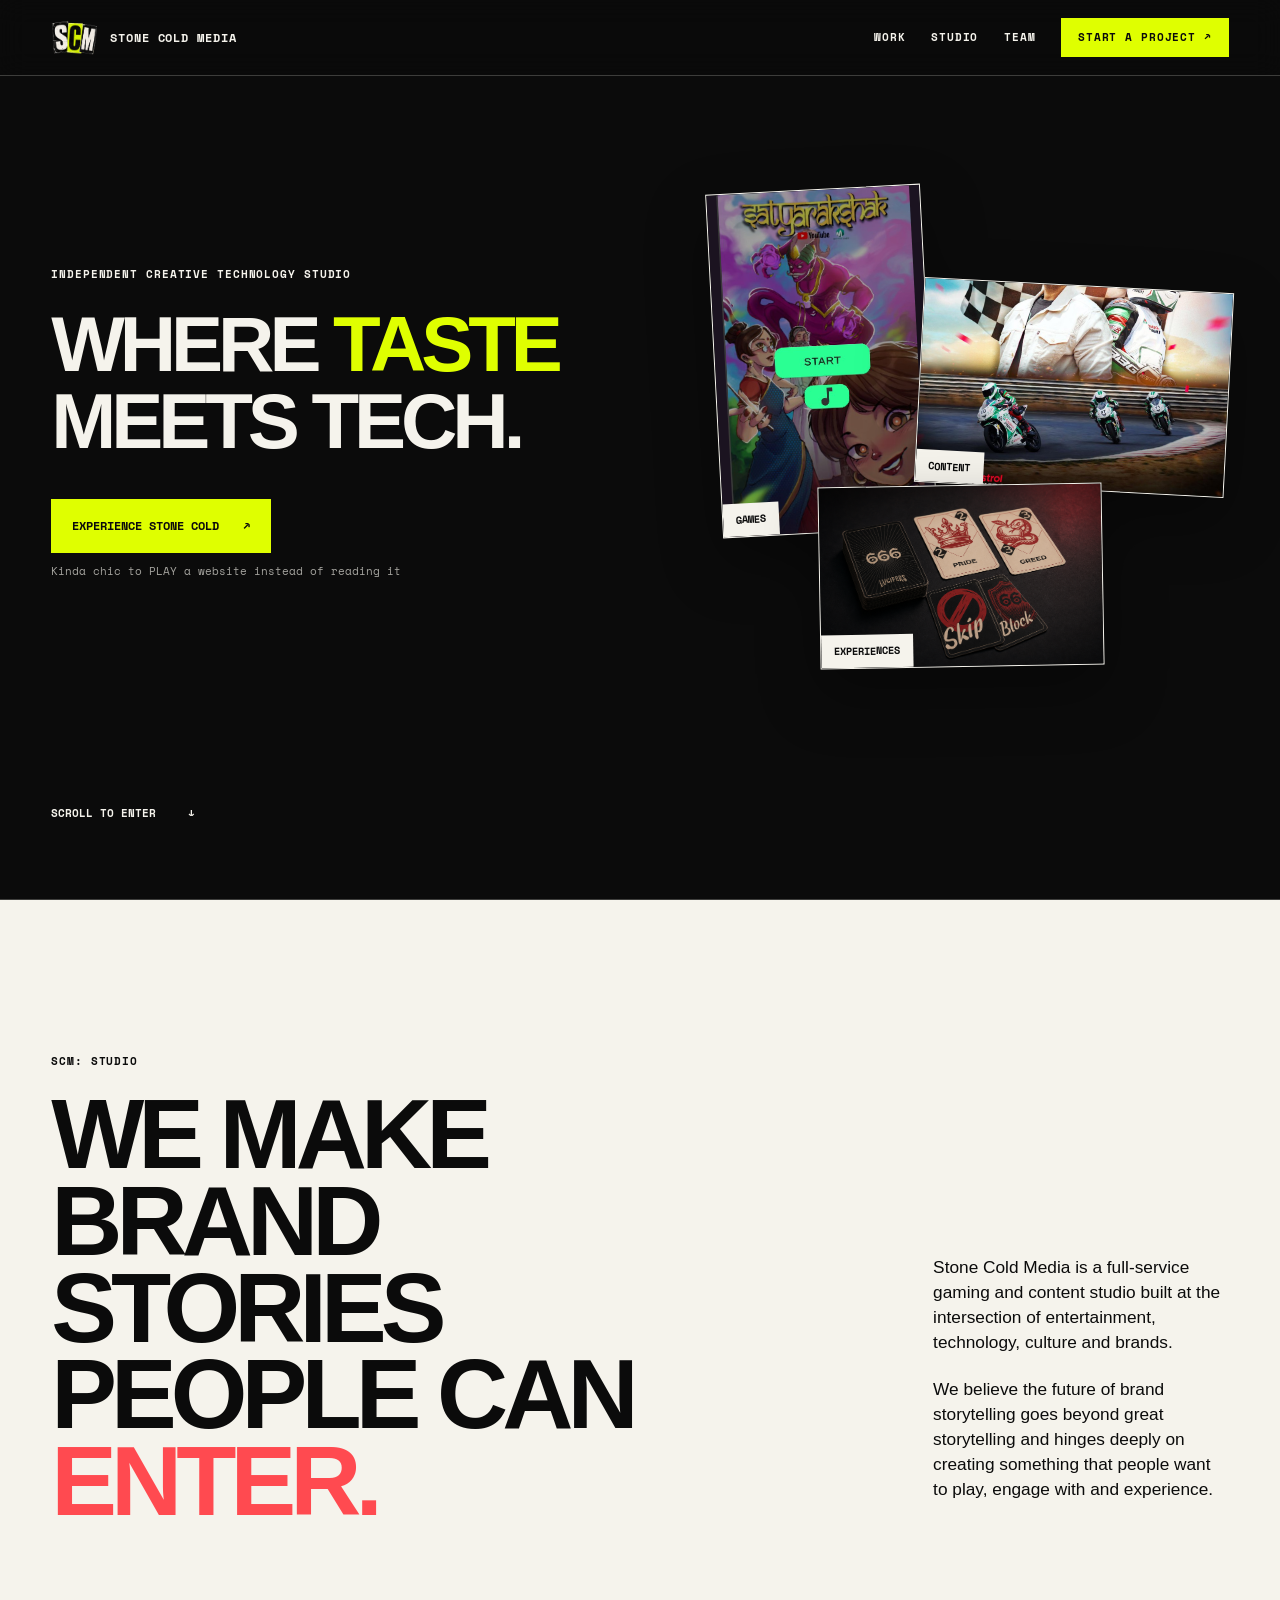
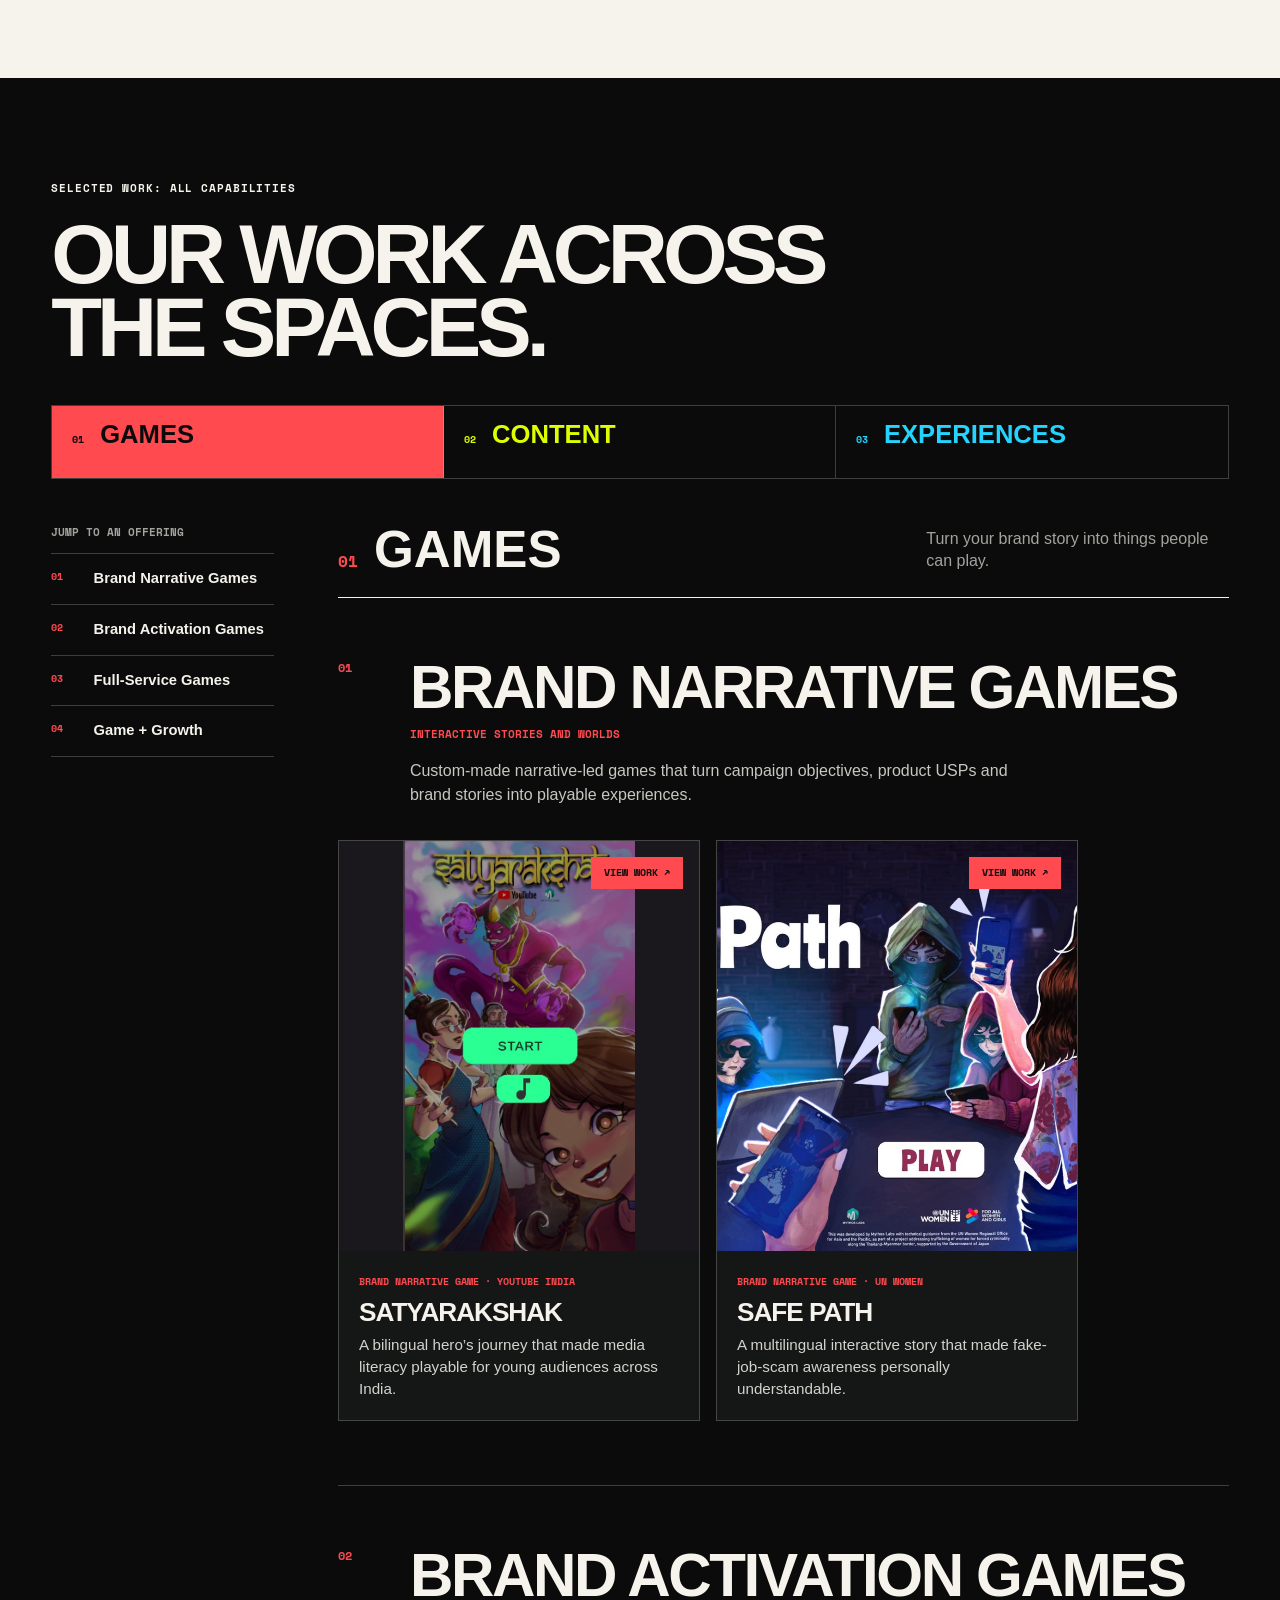
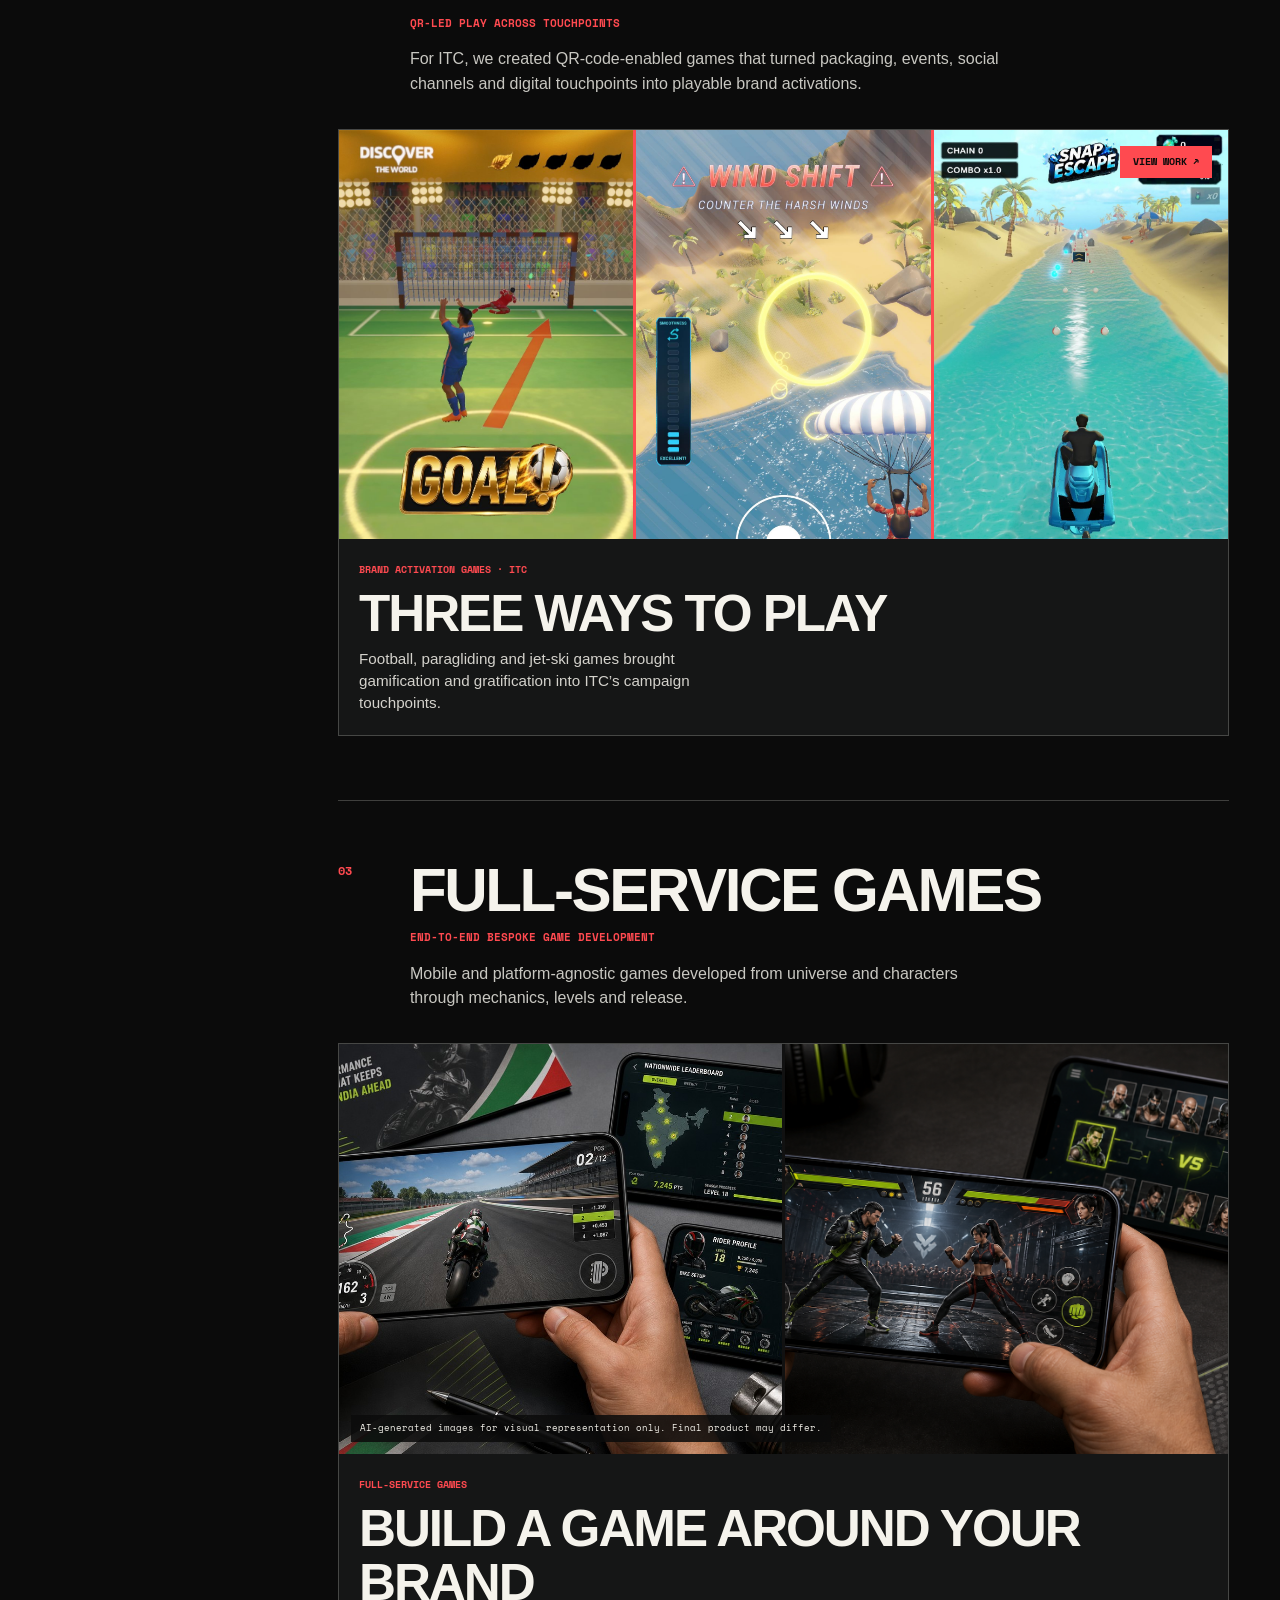
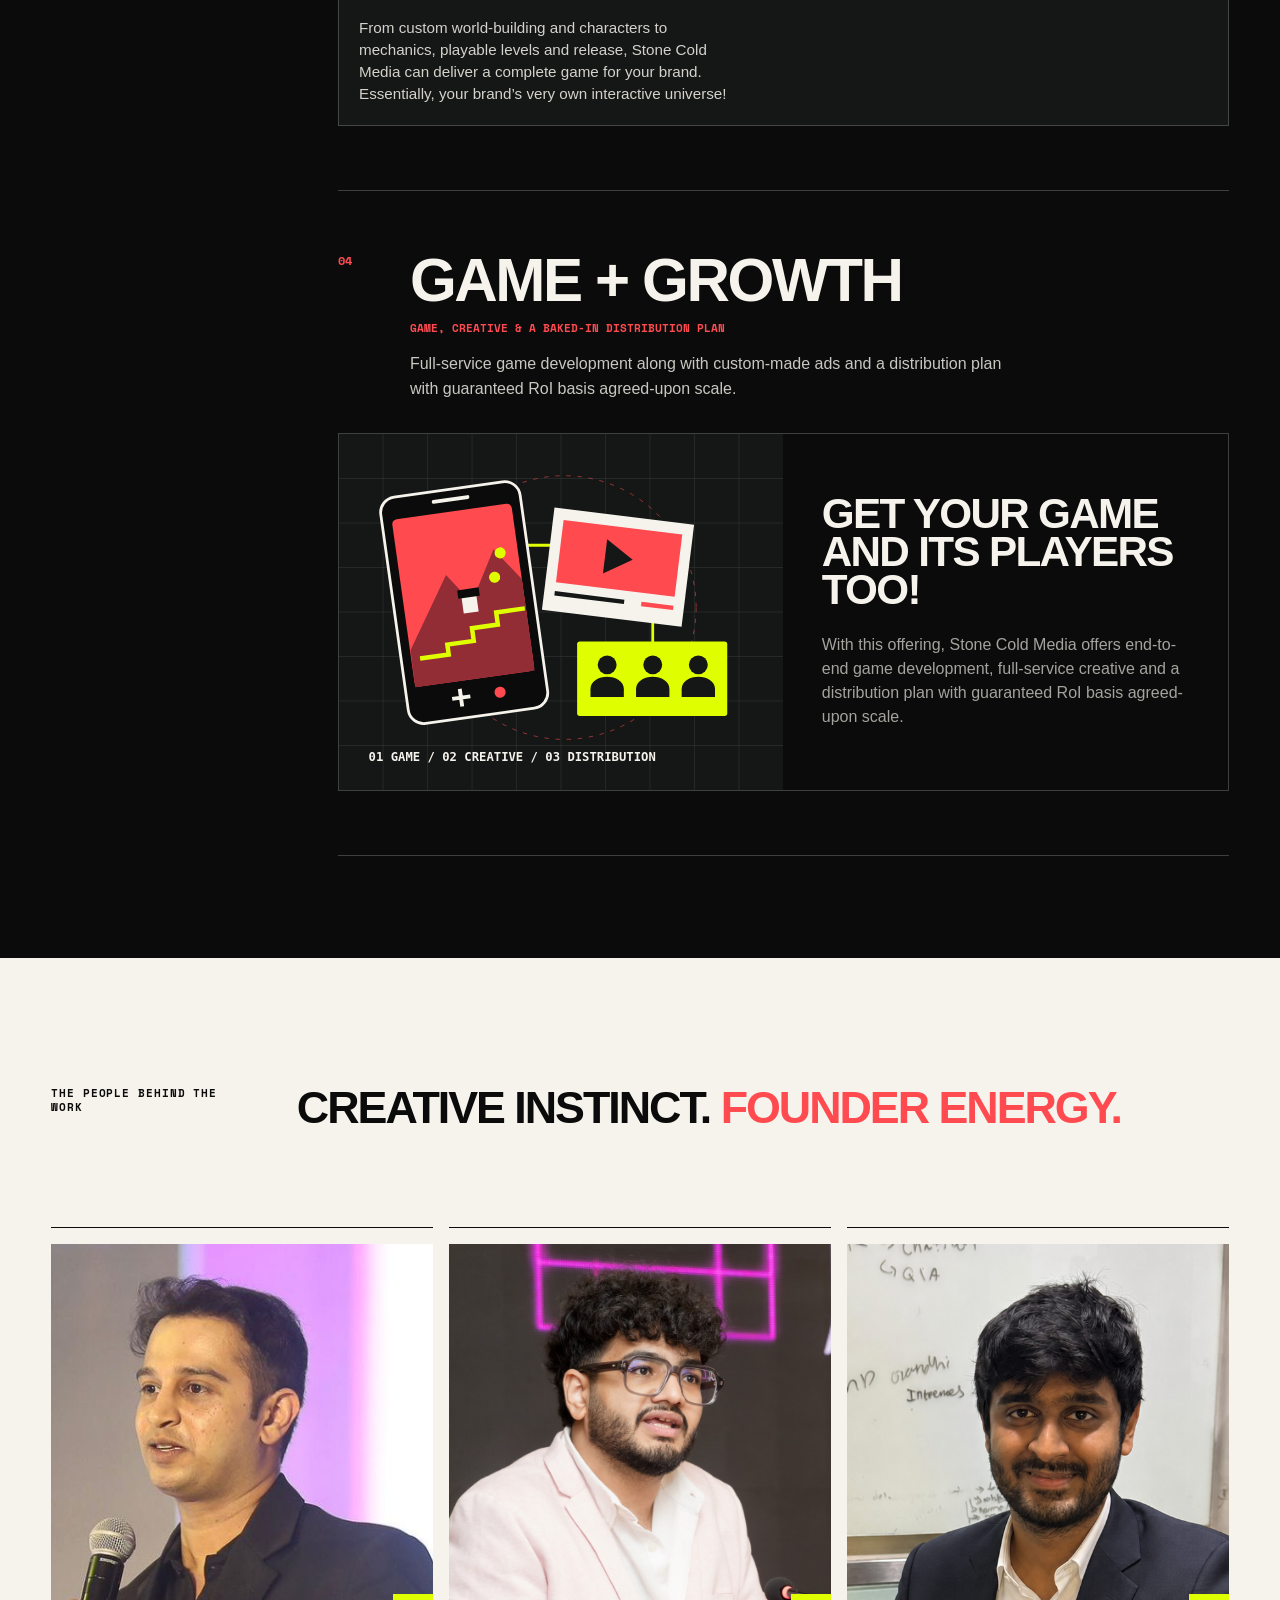
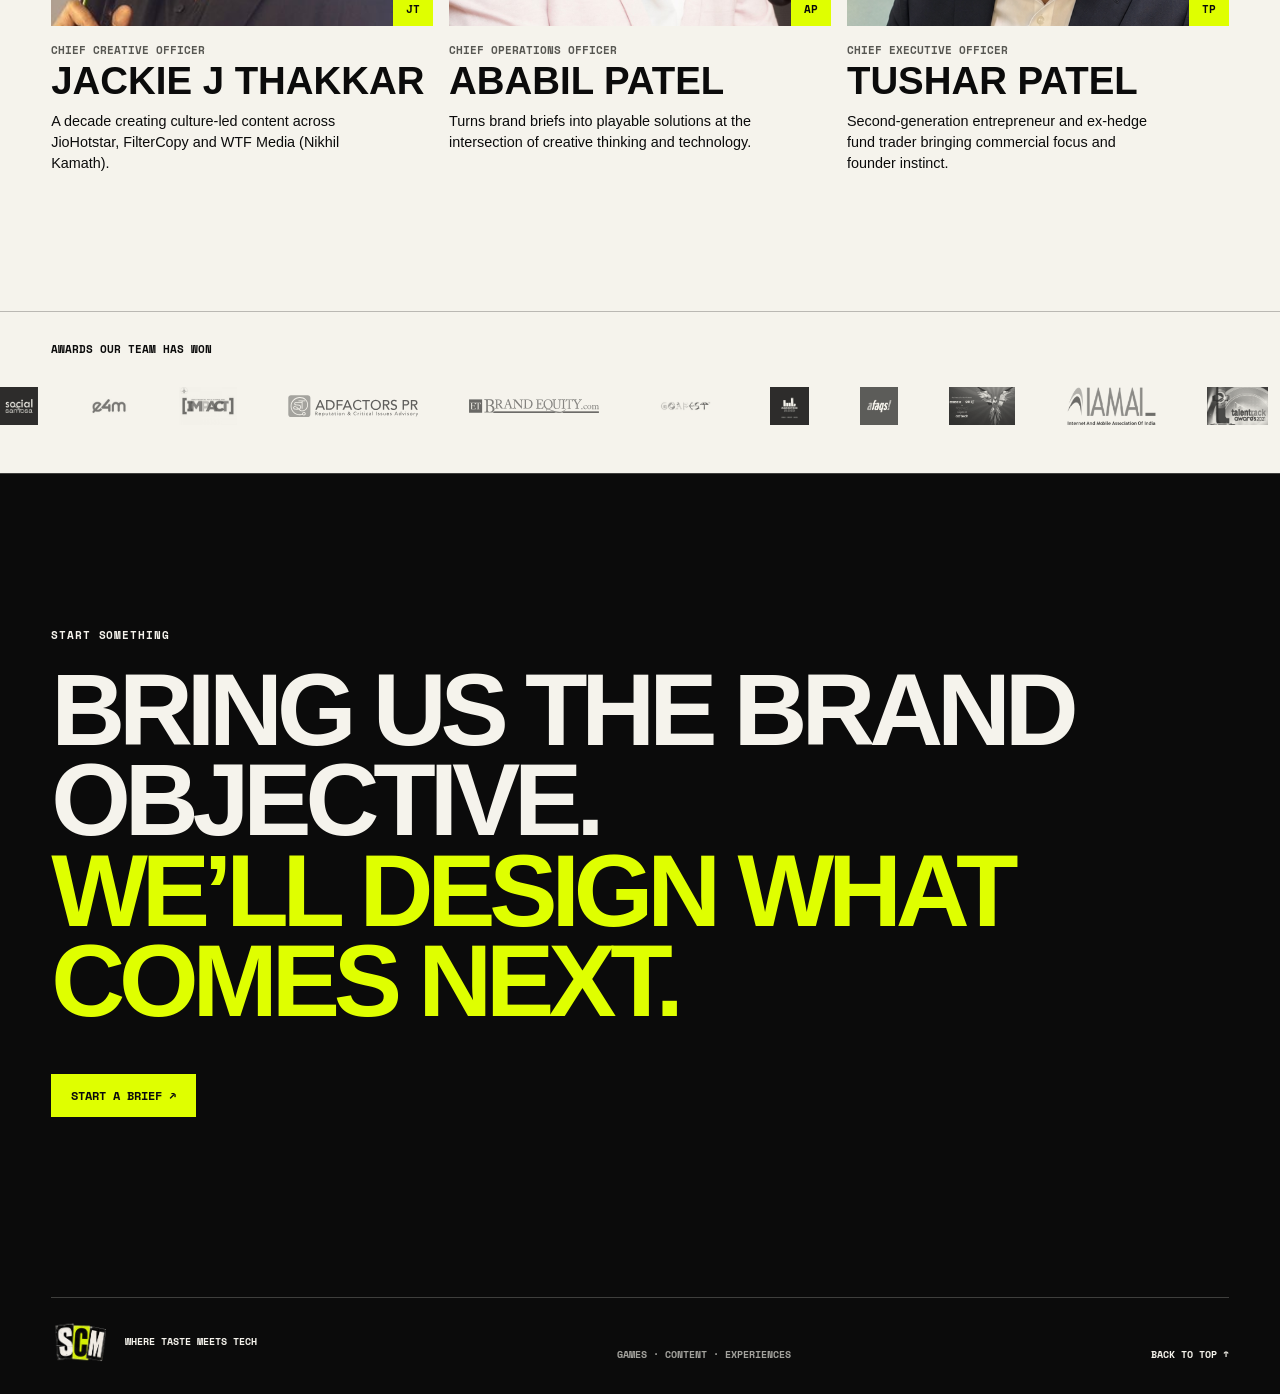
==== commit 7adbc06f: "Apply website copy feedback and refine portfolio and founder layouts" ====
--- a/index.html
+++ b/index.html
@@ -5,9 +5,9 @@
     <meta name="viewport" content="width=device-width, initial-scale=1.0" />
     <meta name="description" content="Stone Cold Media is a full-service gaming and content studio making brand stories people can play, watch and experience." />
     <title>Stone Cold Media — Where Taste Meets Tech</title>
-    <script type="module" crossorigin src="./assets/website-Clp60W9F.js"></script>
+    <script type="module" crossorigin src="./assets/website-C5Zpx0YW.js"></script>
     <link rel="modulepreload" crossorigin href="./assets/modulepreload-polyfill-Dezn_h7o.js">
-    <link rel="stylesheet" crossorigin href="./assets/website-Ddq8SxRP.css">
+    <link rel="stylesheet" crossorigin href="./assets/website-rxN7wL2A.css">
   </head>
   <body>
     <a class="skip-link" href="#work">Skip to work</a>
@@ -27,7 +27,7 @@
         <div class="hero-title">
           <span class="hero-kicker">Independent creative technology studio</span>
           <h1 aria-label="Where Taste Meets Tech"><span>Where <em>taste</em></span><span class="hero-title-shift">meets tech.</span></h1>
-          <div class="hero-actions"><a class="experience-cta" href="./experience.html">Experience Stone Cold <span aria-hidden="true">↗</span></a><p>Step inside. Stay a little longer.</p></div>
+          <div class="hero-actions"><a class="experience-cta" href="./experience.html">Experience Stone Cold <span aria-hidden="true">↗</span></a><p>Kinda chic to PLAY a website instead of reading it</p></div>
         </div>
         <div class="hero-reel" aria-label="Work across games, content and experiences">
           <a class="hero-frame hero-frame-game" href="https://satyarakshak.com/" target="_blank" rel="noreferrer">
@@ -49,7 +49,7 @@
           <h2>We make brand stories people can <em>enter.</em></h2>
           <div>
             <p>Stone Cold Media is a full-service gaming and content studio built at the intersection of entertainment, technology, culture and brands.</p>
-            <p>We believe the future of brand storytelling isn’t just about winning attention—it’s about creating something people want to play, engage with and experience.</p>
+            <p>We believe the future of brand storytelling goes beyond great storytelling and hinges deeply on creating something that people want to play, engage with and experience.</p>
           </div>
         </div>
       </section>
@@ -129,3 +129,4 @@
 </html>
 
 
+
--- a/assets/website-rxN7wL2A.css
+++ b/assets/website-rxN7wL2A.css
@@ -0,0 +1 @@
+@font-face{font-family:SCM Mono;src:url(./SpaceMono-Regular-DFDYVJRE.ttf)format("truetype");font-display:swap}@font-face{font-family:SCM Mono;src:url(./SpaceMono-Bold-9tno74N4.ttf)format("truetype");font-weight:700;font-display:swap}:root{--black:#0b0b0b;--white:#f5f3ec;--red:#ff4a50;--acid:#dfff00;--cyan:#25d3ff;--muted:#a4a39e;--hairline:#f5f3ec38;--display:"Arial Black","Helvetica Neue",Arial,sans-serif;--body:"Helvetica Neue",Arial,sans-serif;--mono:"SCM Mono","Courier New",monospace;--pad:clamp(1.25rem,4vw,4.5rem);color:var(--white);background:var(--black);font-family:var(--body);font-synthesis:none}*{box-sizing:border-box}html{scroll-behavior:smooth}body{background:var(--black);margin:0;overflow-x:hidden}body:before{content:"";z-index:-1;opacity:.16;background-image:radial-gradient(circle,#fff .7px,#0000 .8px);background-size:22px 22px;position:fixed;inset:0}img{max-width:100%;display:block}a{color:inherit}button{color:inherit;font:inherit}.skip-link{z-index:1000;color:var(--black);background:var(--acid);padding:.8rem 1rem;position:fixed;top:-4rem;left:1rem}.skip-link:focus{top:1rem}.site-header{z-index:100;min-height:76px;padding:0 var(--pad);border-bottom:1px solid var(--hairline);-webkit-backdrop-filter:blur(14px);backdrop-filter:blur(14px);background:#0b0b0bb8;justify-content:space-between;align-items:center;transition:background .25s;display:flex;position:fixed;inset:0 0 auto}.site-header.is-scrolled{background:#0b0b0bf5}.brand{align-items:center;gap:.8rem;text-decoration:none;display:flex}.brand img{object-fit:contain;width:46px;height:38px}.brand span{font:700 .72rem/1 var(--mono);letter-spacing:.08em;text-transform:uppercase}.site-nav{align-items:center;gap:clamp(1rem,2vw,2rem);display:flex}.site-nav a{font:700 .68rem/1 var(--mono);letter-spacing:.08em;text-transform:uppercase;padding:.65rem 0;text-decoration:none}.site-nav a:not(.nav-contact):hover{color:var(--acid)}.site-nav .nav-contact{color:var(--black);background:var(--acid);border:1px solid var(--acid);padding:.8rem 1rem}.site-nav .nav-contact:hover{background:var(--white);border-color:var(--white)}.menu-button{border:1px solid var(--hairline);font:700 .7rem/1 var(--mono);text-transform:uppercase;background:0 0;padding:.7rem .8rem;display:none}.hero{min-height:100svh;padding:8.5rem var(--pad) 2rem;border-bottom:1px solid var(--hairline);align-items:end;display:grid;position:relative;overflow:hidden}.hero-title{z-index:2;align-self:start;position:relative}.hero-kicker,.section-mark{font:700 .7rem/1.2 var(--mono);letter-spacing:.08em;text-transform:uppercase;margin:0 0 1.5rem}.hero h1{max-width:10ch;font:900 clamp(5rem,12.6vw,12rem)/.78 var(--display);letter-spacing:-.075em;text-transform:uppercase;margin:0}.hero h1 span{display:block}.hero h1 em{color:var(--acid);font-style:normal}.hero-reel{z-index:1;top:13%;right:var(--pad);width:min(43vw,680px);height:70%;position:absolute}.hero-frame{border:1px solid var(--white);background:#171717;text-decoration:none;transition:transform .4s cubic-bezier(.2,.75,.2,1),filter .4s;display:block;position:absolute;overflow:hidden;box-shadow:0 24px 60px #00000057}.hero-frame img{object-fit:cover;width:100%;height:100%}.hero-frame span{color:var(--black);background:var(--white);font:700 .65rem/1 var(--mono);text-transform:uppercase;padding:.7rem .8rem;position:absolute;bottom:0;left:0}.hero-frame-game{width:41%;height:72%;top:0;left:2%;transform:rotate(-3deg)}.hero-frame-game img{object-fit:contain;background:#1b1320}.hero-frame-content{width:59%;height:43%;top:20%;right:0;transform:rotate(3deg)}.hero-frame-experience{width:54%;height:38%;bottom:0;left:22%;transform:rotate(-1deg)}.hero-reel:hover .hero-frame{filter:saturate(.65)}.hero-reel .hero-frame:hover{z-index:4;filter:saturate();transform:rotate(0)scale(1.025)}.hero-scroll{z-index:3;font:700 .68rem/1 var(--mono);text-transform:uppercase;justify-self:end;gap:2rem;text-decoration:none;display:flex;position:relative}.studio-intro{padding:clamp(6rem,12vw,11rem) var(--pad);background:var(--white);color:var(--black)}.studio-copy{grid-template-columns:minmax(0,1.45fr) minmax(280px,.55fr);align-items:end;gap:clamp(3rem,8vw,9rem);display:grid}.studio-copy h2{max-width:13ch;font:900 clamp(3.5rem,7.7vw,8rem)/.88 var(--display);letter-spacing:-.06em;text-transform:uppercase;margin:0}.studio-copy h2 em{color:var(--red);font-style:normal}.studio-copy p{margin:0 0 1.4rem;font-size:clamp(1.05rem,1.35vw,1.3rem);line-height:1.45}.portfolio{--active:var(--red);padding:clamp(5rem,8vw,8rem) var(--pad)}.portfolio[data-active-pillar=content]{--active:var(--acid)}.portfolio[data-active-pillar=experiences]{--active:var(--cyan)}.portfolio-head{grid-template-columns:1fr;gap:2.5rem;margin-bottom:3rem;display:grid}.portfolio-head h2{font:900 clamp(3.5rem,6.5vw,7rem)/.88 var(--display);letter-spacing:-.06em;text-transform:uppercase;margin:0}.pillar-selector{border:1px solid var(--hairline);grid-template-columns:repeat(3,minmax(0,1fr));width:100%;display:grid}.pillar-button{text-align:left;border:0;border-right:1px solid var(--hairline);cursor:pointer;background:0 0;align-items:baseline;gap:1rem;min-height:72px;padding:1rem 1.25rem;transition:color .2s,background .2s;display:flex}.pillar-button:last-child{border-right:0}.pillar-button span{font:700 .62rem/1 var(--mono)}.pillar-button strong{font:900 clamp(1.25rem,2vw,2rem)/1 var(--display);text-transform:uppercase}.pillar-games{color:var(--red)}.pillar-content{color:var(--acid)}.pillar-experiences{color:var(--cyan)}.pillar-button:hover,.pillar-button:focus-visible{background:#171717}.pillar-games.is-active{color:var(--black);background:var(--red)}.pillar-content.is-active{color:var(--black);background:var(--acid)}.pillar-experiences.is-active{color:var(--black);background:var(--cyan)}.portfolio-body{grid-template-columns:minmax(210px,.25fr) minmax(0,1fr);align-items:start;gap:clamp(2.5rem,5vw,5rem);display:grid}.offering-index{position:sticky;top:100px}.offering-index>p{color:var(--muted);font:700 .68rem/1 var(--mono);text-transform:uppercase;margin:0 0 1rem}.offering-buttons{display:grid}.offering-button{text-align:left;border-top:1px solid var(--hairline);grid-template-columns:2rem 1fr;gap:.65rem;padding:1rem 0;text-decoration:none;display:grid}.offering-button:last-child{border-bottom:1px solid var(--hairline)}.offering-button span{color:var(--active);font:700 .65rem/1.2 var(--mono)}.offering-button strong{font-size:clamp(.92rem,1.15vw,1.1rem);line-height:1.2}.offering-button:hover,.offering-button:focus-visible{color:var(--active)}.project-stage-head{border-bottom:1px solid var(--white);justify-content:space-between;align-items:end;gap:2rem;padding-bottom:1.5rem;display:flex}.project-stage-head>div{align-items:baseline;gap:1rem;display:flex}.project-stage-head span{color:var(--active);font:700 1rem/1 var(--mono)}.project-stage-head h3{font:900 clamp(2rem,4vw,4.5rem)/.9 var(--display);text-transform:uppercase;margin:0}.project-stage-head p{max-width:34ch;color:var(--muted);text-align:right;margin:0;font-size:1rem;line-height:1.4}.project-grid{padding-top:0;display:block}.offering-group{border-bottom:1px solid var(--hairline);padding:clamp(3rem,5vw,5rem) 0;scroll-margin-top:92px}.offering-group>header{grid-template-columns:3.5rem minmax(0,1fr);gap:1rem;margin-bottom:2rem;display:grid}.offering-group>header>span{color:var(--active);font:700 .78rem/1 var(--mono)}.offering-group h4{font:900 clamp(2.4rem,4.7vw,5rem)/.88 var(--display);letter-spacing:-.04em;text-transform:uppercase;margin:0}.offering-formats{color:var(--active);font:700 .68rem/1.4 var(--mono);text-transform:uppercase;margin:.8rem 0 0}.offering-description{color:#c8c7c1;max-width:68ch;margin:1rem 0 0;font-size:1rem;line-height:1.55}.offering-work{grid-template-columns:repeat(12,1fr);gap:1rem;display:grid}.project-card{min-height:0;color:var(--white);border:1px solid var(--hairline);background:#151616;grid-column:span 6;grid-template-rows:minmax(280px,380px) auto;text-decoration:none;display:grid;position:relative;overflow:hidden}.project-card:nth-child(3n+1){grid-column:span 7}.project-card:nth-child(3n+2){grid-column:span 5}.project-card img{object-fit:cover;width:100%;height:100%;transition:transform .55s cubic-bezier(.2,.7,.2,1),filter .4s}.project-card-copy{padding:1.25rem;position:static}.project-card-copy span{color:var(--active);font:700 .63rem/1.35 var(--mono);text-transform:uppercase}.project-card-copy h4{margin:.65rem 0 .45rem;font-size:clamp(2rem,3vw,3.2rem)}.project-card-copy p{color:#d4d2cc;max-width:46ch;margin:0;font-size:.95rem;line-height:1.45}.project-card b{z-index:3;color:var(--black);background:var(--active);font:700 .62rem/1 var(--mono);text-transform:uppercase;padding:.7rem .8rem;position:absolute;top:1rem;right:1rem}.project-card:hover img{filter:saturate(1.12);transform:scale(1.035)}.capability-card{border:1px solid var(--hairline);grid-column:1/-1;grid-template-columns:.35fr 1fr;align-items:end;gap:2rem;min-height:260px;padding:1.5rem;display:grid}.capability-card span{color:var(--active);font:700 .68rem/1 var(--mono);text-transform:uppercase;align-self:start}.capability-card h4{max-width:14ch;font:900 clamp(2.3rem,4vw,4.5rem)/.9 var(--display);text-transform:uppercase;margin:3rem 0 1rem}.capability-card p{max-width:55ch;color:var(--muted);margin:0;line-height:1.5}.project-card{grid-template-rows:auto auto}.project-card-portrait,.project-card-contain{grid-column:span 5!important}.project-card-landscape{grid-column:span 7}.project-card-triptych,.project-card-concept{grid-column:1/-1}.offering-work>.project-card:only-child{grid-column:1/-1!important}.project-media{background:#111;height:clamp(300px,32vw,430px);position:relative;overflow:hidden}.project-media img{object-fit:cover;width:100%;height:100%}.project-media-portrait,.project-media-contain{background:#1a181c}.project-media-portrait img,.project-media-contain img{object-fit:contain}.project-media-triptych{background:var(--active);grid-template-columns:repeat(3,1fr);gap:3px;display:grid}.project-media-triptych img{object-fit:cover;min-width:0}.project-media-concept{grid-template-columns:repeat(2,1fr);gap:3px;display:grid}.project-media-concept small{color:var(--white);font:.58rem/1.35 var(--mono);background:#0b0b0bdb;padding:.45rem .55rem;position:absolute;bottom:.75rem;left:.75rem}.team{padding:clamp(6rem,10vw,10rem) var(--pad) 0;color:var(--black);background:var(--white)}.team-heading{grid-template-columns:.35fr 1.65fr;align-items:start;gap:3rem;margin-bottom:clamp(4rem,7vw,7rem);display:grid}.team-heading h2{white-space:nowrap;font:900 clamp(1.15rem,3.5vw,4rem)/.95 var(--display);letter-spacing:-.045em;text-transform:uppercase;margin:0}.team-heading h2 span{color:var(--red)}.founder-grid{grid-template-columns:repeat(3,1fr);gap:1rem;display:grid}.founder-card{border-top:1px solid var(--black);padding-top:1rem}.founder-photo{aspect-ratio:4/5;background:#d8d6cf;position:relative;overflow:hidden}.founder-photo img{object-fit:cover;width:100%;height:100%;transition:transform .5s cubic-bezier(.2,.7,.2,1)}.founder-card:hover .founder-photo img{transform:scale(1.02)}.founder-card-ababil .founder-photo img{transform:scaleX(-1)}.founder-card-ababil:hover .founder-photo img{transform:scaleX(-1)scale(1.02)}.founder-photo span{color:var(--black);background:var(--acid);font:700 .68rem/1 var(--mono);padding:.65rem .8rem;position:absolute;bottom:0;right:0}.founder-info{padding:1.2rem 0 3rem}.founder-info p{color:#575752;font:700 .66rem/1 var(--mono);text-transform:uppercase;margin:0 0 .55rem}.founder-info h3{font:900 clamp(2rem,3vw,3.6rem)/.9 var(--display);text-transform:uppercase;margin:0 0 .75rem}.founder-info small{max-width:38ch;font-size:.9rem;line-height:1.45;display:block}.awards{margin:clamp(3rem,7vw,7rem) calc(var(--pad)*-1) 0;border-top:1px solid #0b0b0b40;padding:2rem 0 3rem;overflow:hidden}.awards>p{padding:0 var(--pad);font:700 .68rem/1 var(--mono);text-transform:uppercase;margin:0 0 2rem}.award-rail{align-items:center;gap:clamp(2rem,4vw,5rem);width:max-content;padding-right:clamp(2rem,4vw,5rem);animation:34s linear infinite award-scroll;display:flex}.award-rail:hover{animation-play-state:paused}.award-rail img{object-fit:contain;mix-blend-mode:multiply;filter:grayscale();opacity:.82;flex:none;width:auto;max-width:130px;height:clamp(26px,3vw,44px)}@keyframes award-scroll{to{transform:translate(-50%)}}.contact-preview{padding:clamp(7rem,12vw,13rem) var(--pad) 2rem;border-top:1px solid var(--hairline)}.contact-preview h2{font:900 clamp(3.5rem,8vw,8.5rem)/.88 var(--display);letter-spacing:-.06em;text-transform:uppercase;margin:0 0 3rem}.contact-preview h2 span{color:var(--acid)}.contact-preview>a{color:var(--black);background:var(--acid);font:700 .72rem/1 var(--mono);text-transform:uppercase;padding:1rem 1.25rem;text-decoration:none;display:inline-block}.site-footer{border-top:1px solid var(--hairline);font:700 .65rem/1.3 var(--mono);text-transform:uppercase;justify-content:space-between;align-items:end;gap:2rem;margin-top:clamp(7rem,14vw,14rem);padding-top:1.5rem;display:flex}.footer-brand{align-items:center;gap:1rem;display:flex}.footer-brand img{object-fit:contain;width:58px;height:40px}.site-footer p{color:var(--muted);margin:0}.site-footer a{text-decoration:none}button:focus-visible,a:focus-visible{outline:2px solid var(--acid);outline-offset:4px}@media (width<=980px){.hero h1{font-size:clamp(4.5rem,14vw,8rem)}.hero-reel{opacity:.86;width:58vw;height:60%;top:26%}.studio-copy,.portfolio-body,.team-heading{grid-template-columns:1fr}.portfolio-body{gap:3rem}.offering-index{position:static}.offering-buttons{grid-template-columns:repeat(2,1fr);gap:0 1.5rem}.founder-grid{grid-template-columns:repeat(2,1fr)}.founder-card:last-child{grid-column:1/-1;grid-template-columns:1fr 1fr;gap:1rem;display:grid}.founder-card:last-child .founder-info{align-self:end}}@media (width<=680px){.site-header{min-height:64px}.brand span{display:none}.menu-button{display:block}.site-nav{padding:1.5rem var(--pad);border-bottom:1px solid var(--hairline);background:var(--black);display:none;position:fixed;inset:64px 0 auto}.site-nav.is-open{gap:.5rem;display:grid}.site-nav .nav-contact{text-align:center}.hero{min-height:850px;padding-top:7rem}.hero h1{font-size:clamp(4.1rem,19vw,6.8rem)}.hero-title-shift{margin-left:0}.hero-reel{width:92vw;height:49%;top:42%;right:-8%}.hero-frame-game{width:44%;height:70%}.hero-frame-content{width:58%;height:45%}.hero-frame-experience{width:55%;height:38%}.hero-scroll{justify-self:start}.studio-copy{gap:2.5rem}.pillar-button{justify-content:center;min-height:58px;padding:.8rem .5rem}.pillar-button span{display:none}.pillar-button strong{font-size:.9rem}.offering-buttons{grid-template-columns:1fr}.project-stage-head{display:grid}.project-stage-head p{text-align:left}.offering-group>header{grid-template-columns:2.25rem 1fr}.project-card,.project-card:nth-child(n),.capability-card{grid-column:1/-1}.project-card{grid-template-rows:280px auto}.capability-card,.founder-grid{grid-template-columns:1fr}.founder-card:last-child{grid-column:auto;display:block}.site-footer{display:grid}.award-rail{gap:2.5rem}}@media (prefers-reduced-motion:reduce){html{scroll-behavior:auto}*,:before,:after{scroll-behavior:auto!important;transition-duration:.01ms!important;animation-duration:.01ms!important}}html{scroll-padding-top:100px}.hero{grid-template-columns:minmax(0,1.15fr) minmax(0,1fr);align-items:center;gap:3rem;min-height:100svh;padding-top:9rem}.hero-title{align-self:center;min-width:0}.hero-kicker{line-height:1.5;display:block}.hero h1{letter-spacing:-.065em;max-width:none;font-size:clamp(3rem,6.1vw,8rem);line-height:.98}.hero-title-shift{margin-left:0}.hero-reel{aspect-ratio:1.1;opacity:1;justify-self:center;width:100%;max-width:680px;height:auto;margin:1rem 0;position:relative;inset:auto}.hero-scroll{grid-column:1/-1;justify-self:start;padding:1rem 0;line-height:1.5}.hero-actions{margin-top:2.5rem}.experience-cta{background:var(--acid);max-width:100%;color:var(--black);font:700 .75rem/1.5 var(--mono);text-transform:uppercase;cursor:pointer;border:0;justify-content:space-between;align-items:center;gap:1.5rem;padding:1.1rem 1.3rem;display:inline-flex}.experience-cta:hover{background:var(--white)}.hero-actions p{color:var(--muted);font:.68rem/1.5 var(--mono)}.studio-copy>*,.project-stage,.founder-card,.project-card,.project-stage-head>*{min-width:0}.team-heading h2{white-space:normal}.project-stage-head{flex-wrap:wrap}.project-stage-head p{text-align:left}.offering-group h4,.founder-info h3,.contact-preview h2{overflow-wrap:normal;word-break:normal}.project-card-copy{container-type:inline-size}.project-card-copy h4{font-size:clamp(1rem,8.2cqi,3.2rem);line-height:1.05}.capability-card-illustrated{grid-template-columns:minmax(0,1fr) minmax(0,1fr);align-items:center;gap:0;padding:0}.capability-card-illustrated>img{object-fit:cover;width:100%;height:100%}.capability-card-illustrated>div{padding:clamp(1.25rem,3vw,3rem)}.capability-card-illustrated h4{max-width:none;margin:0 0 1.5rem;font-size:clamp(2rem,3.3vw,3.8rem)}.founder-photo{aspect-ratio:1}.founder-photo img{object-fit:cover;max-width:none;position:absolute;transform:none!important}.founder-card:first-child .founder-photo img{width:220%;height:auto;top:-100%;left:-54%}.founder-card:nth-child(2) .founder-photo img{width:240%;height:auto;top:-10%;left:-60%}.founder-card:nth-child(3) .founder-photo img{width:185%;height:auto;top:-39%;left:-43%}.experience{width:100%;max-width:none;height:100dvh;max-height:none;color:var(--white);overscroll-behavior:contain;background:#101313;border:0;margin:0;padding:0;position:fixed;inset:0}.experience::backdrop{background:#101313}.experience-shell{height:100%;padding:env(safe-area-inset-top) env(safe-area-inset-right) env(safe-area-inset-bottom) env(safe-area-inset-left);grid-template-rows:auto minmax(160px,1fr) auto;display:grid;overflow:auto}.experience-head{padding:1rem var(--pad);border-bottom:1px solid var(--hairline);justify-content:space-between;align-items:center;gap:1rem;display:flex}.experience-head .section-mark{color:var(--acid);margin:0 0 .4rem;font-size:.6rem}.experience-head h2{font:900 clamp(1.1rem,2.5vw,2rem)/1.1 var(--display);text-transform:uppercase;margin:0}.experience button{border:1px solid var(--hairline);min-height:44px;font:700 .65rem/1.4 var(--mono);cursor:pointer;background:0 0;padding:.65rem .9rem}.experience button:hover{background:#303635}.experience-stage{background:#e5e1d7;min-height:160px;position:relative;overflow:hidden}.experience-stage canvas{touch-action:none;outline-offset:-4px;width:100%;height:100%;display:block}.game-loading{text-align:center;color:#111;font:700 .8rem/1.5 var(--mono);position:absolute;inset:30% 1.5rem auto}.experience-controls{padding:.85rem var(--pad);background:#101313}.experience-controls>p{font:.8rem/1.5 var(--mono);margin:0 0 .7rem}.game-destinations{gap:.5rem;display:flex}.game-destinations button{flex:1}.game-destinations button:first-child{color:var(--red)}.game-destinations button:nth-child(2){color:var(--acid)}.game-destinations button:nth-child(3){color:var(--cyan)}.game-destinations button.is-collected{background:#303635}.game-bottom{flex-wrap:wrap;align-items:center;gap:.6rem;margin-top:.6rem;display:flex}.game-bottom p{font:.6rem/1.5 var(--mono);color:var(--muted);flex:1;margin:0}.game-bottom [data-game-work]{color:var(--acid)}@media (width>=1800px){.hero{padding-inline:max(var(--pad),calc((100vw - 1800px)/2));column-gap:5rem}}@media (width<=980px){.hero{grid-template-columns:1fr;gap:1.5rem;padding-top:8rem}.hero h1{font-size:clamp(2.8rem,10vw,6.5rem)}.hero-reel{aspect-ratio:1.3;width:min(100%,620px)}.hero-scroll{grid-column:auto}.hero-title{width:100%}.hero-actions{margin-top:2rem}}@media (width<=680px){.capability-card-illustrated{grid-template-columns:1fr}.project-card-copy h4{font-size:clamp(1rem,8.2cqi,2.8rem)}html{scroll-padding-top:80px}.hero{min-height:100svh;padding-top:6.5rem}.hero h1{font-size:clamp(2.4rem,10vw,4.3rem)}.hero-reel{aspect-ratio:1.1;width:94%;margin:1rem auto}.hero-actions{margin-top:1.5rem}.studio-copy h2,.portfolio-head h2,.contact-preview h2{font-size:clamp(2.4rem,10vw,3.5rem)}.project-card-portrait,.project-card-contain{grid-column:1/-1!important}.project-card{grid-template-rows:auto auto}.project-media{height:clamp(230px,75vw,380px)}.offering-group>header{grid-template-columns:1.6rem minmax(0,1fr);gap:.5rem}.offering-group h4{font-size:clamp(1.85rem,8vw,2.8rem);line-height:1}.game-destinations{gap:.25rem}.game-destinations button{padding:.5rem .25rem;font-size:.56rem}.experience-controls>p{font-size:.66rem}.game-bottom p{flex-basis:100%}.experience-head{padding:.75rem var(--pad)}}@media (height<=500px) and (orientation:landscape){.experience-head{padding:.4rem 1rem}.experience-head .section-mark{display:none}.experience-controls{padding:.4rem 1rem}.game-bottom p{display:none}.game-bottom{margin:0;position:absolute;top:.35rem;right:1rem}.game-bottom [data-game-work]{display:none}.experience-head>button{margin-right:6rem}.experience-controls>p{margin-bottom:.25rem}.experience-shell{grid-template-rows:auto minmax(130px,1fr) auto}}@media (width<=680px){.pillar-button{min-width:0;padding-inline:.3rem}.pillar-button strong{font-size:clamp(.65rem,2.8vw,.9rem)}}.experience-cta{text-decoration:none}.project-card .project-card-copy h4{font-size:clamp(1rem,8.2cqi,3.2rem);line-height:1.05}
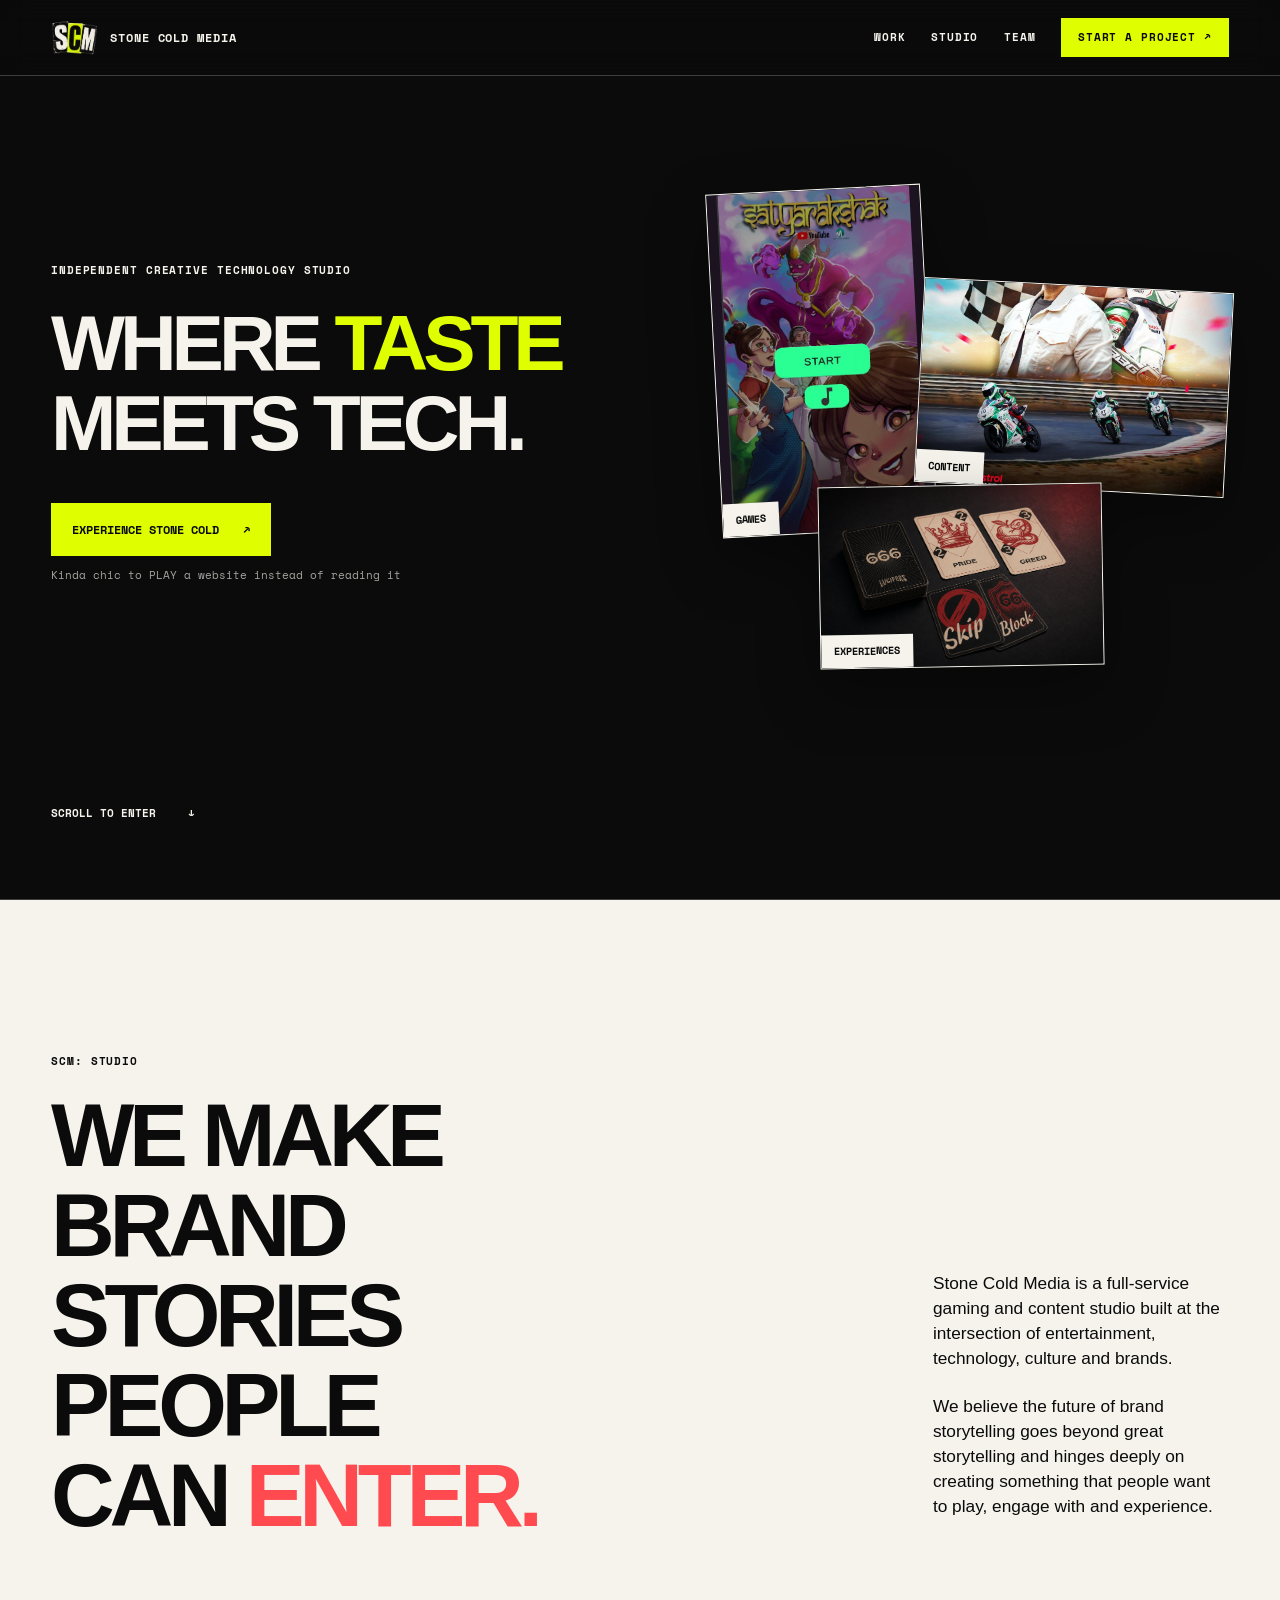
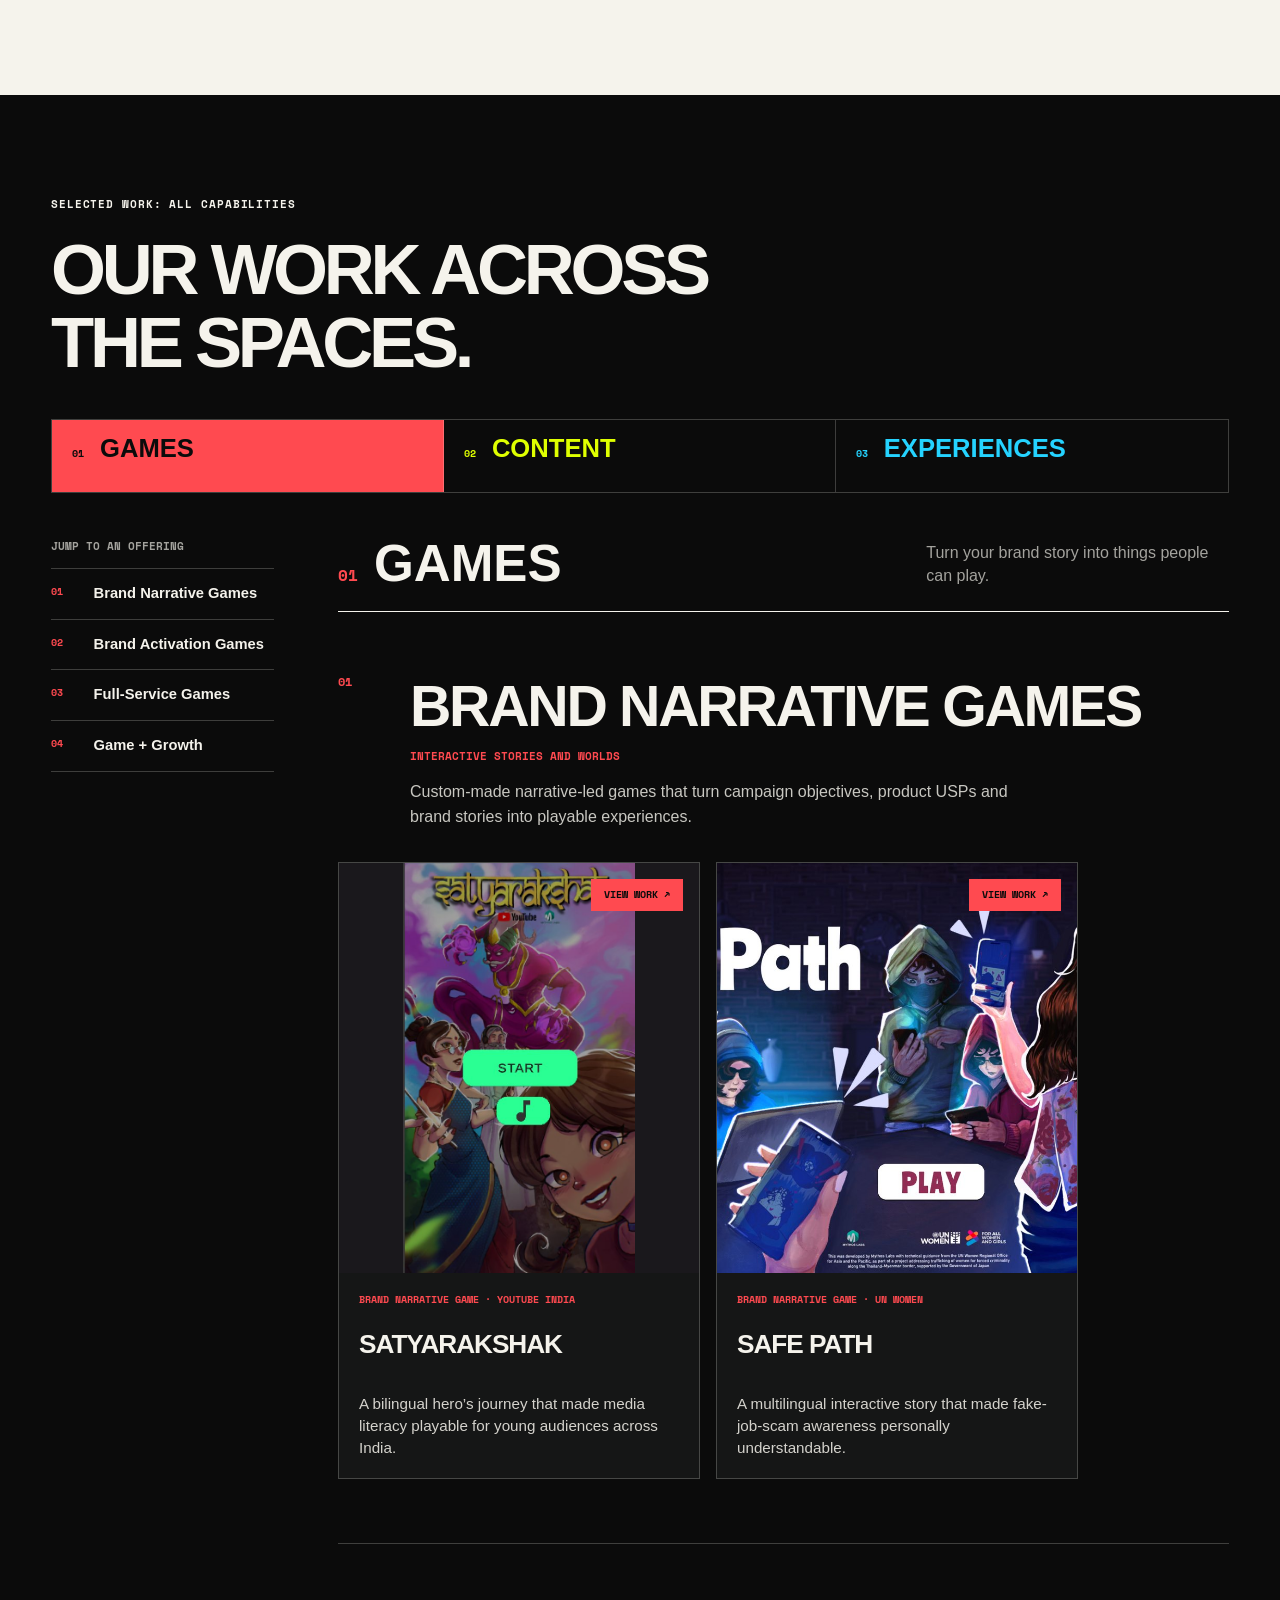
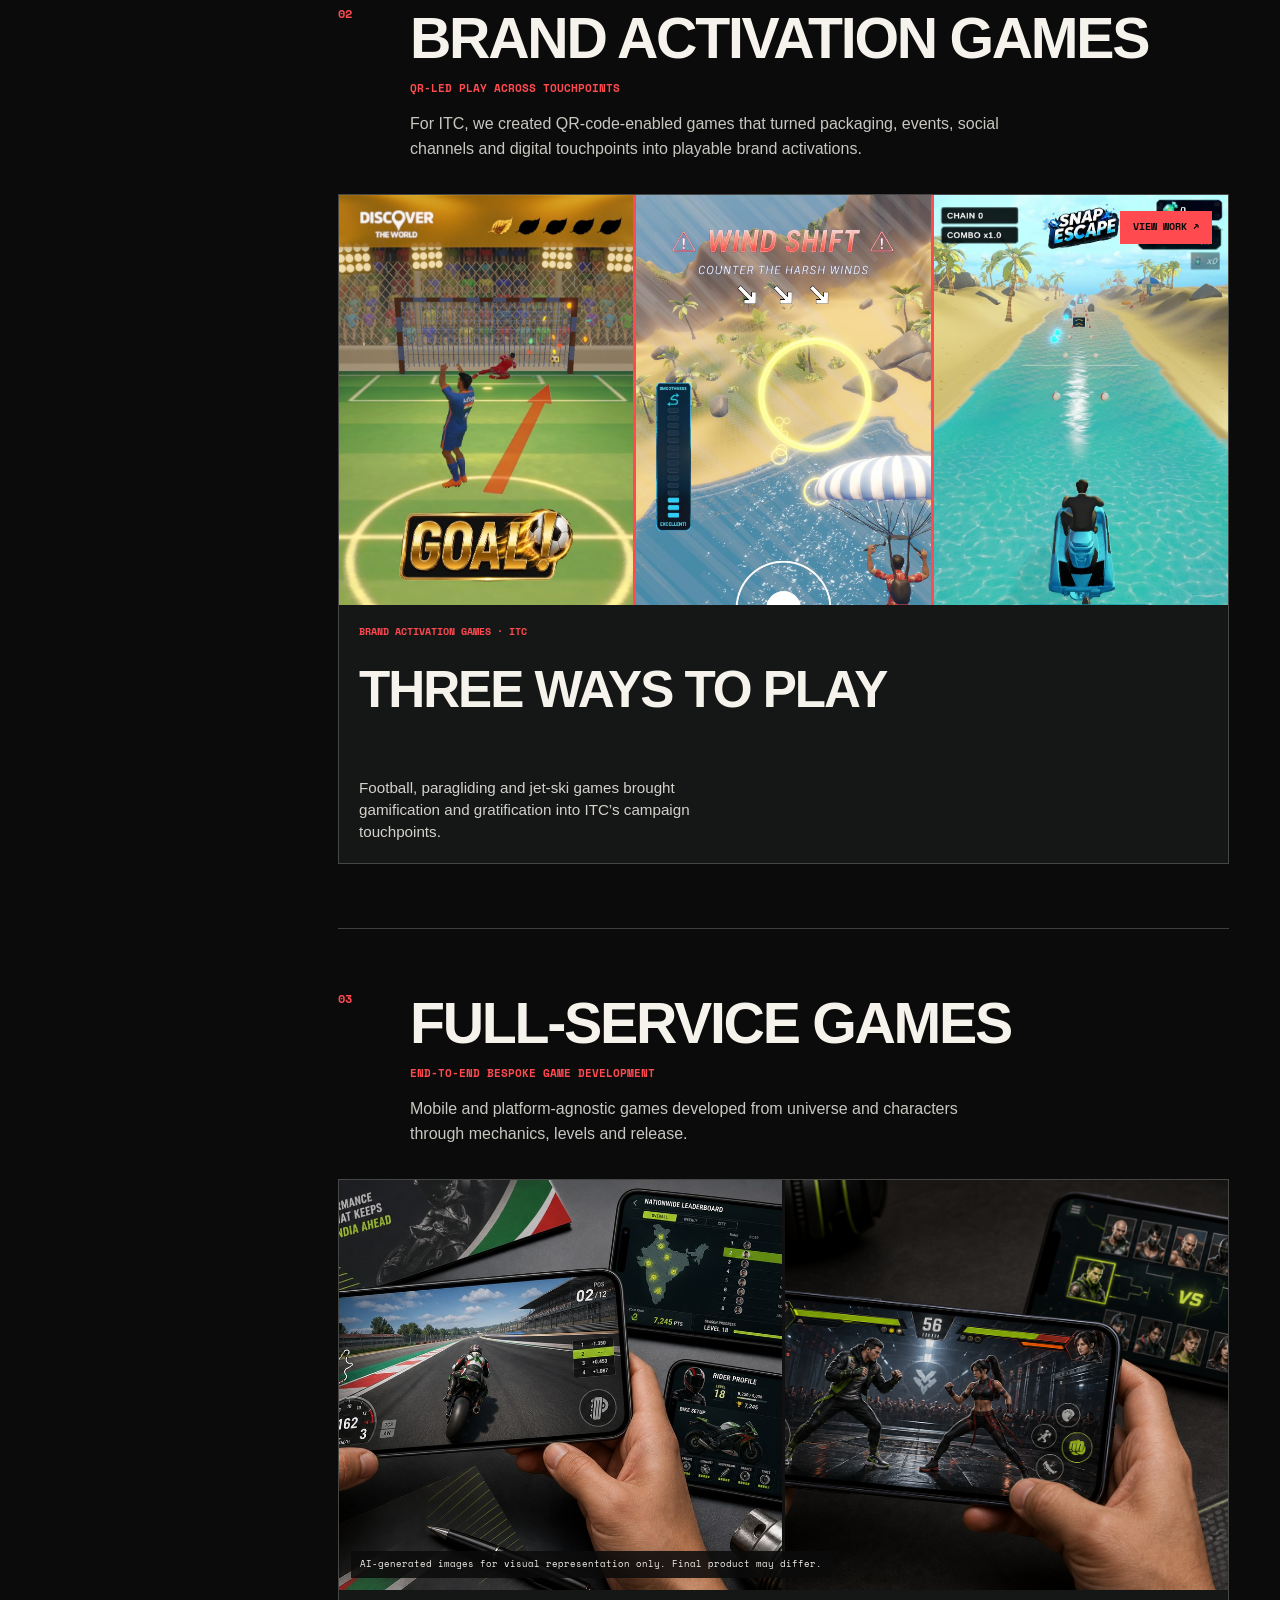
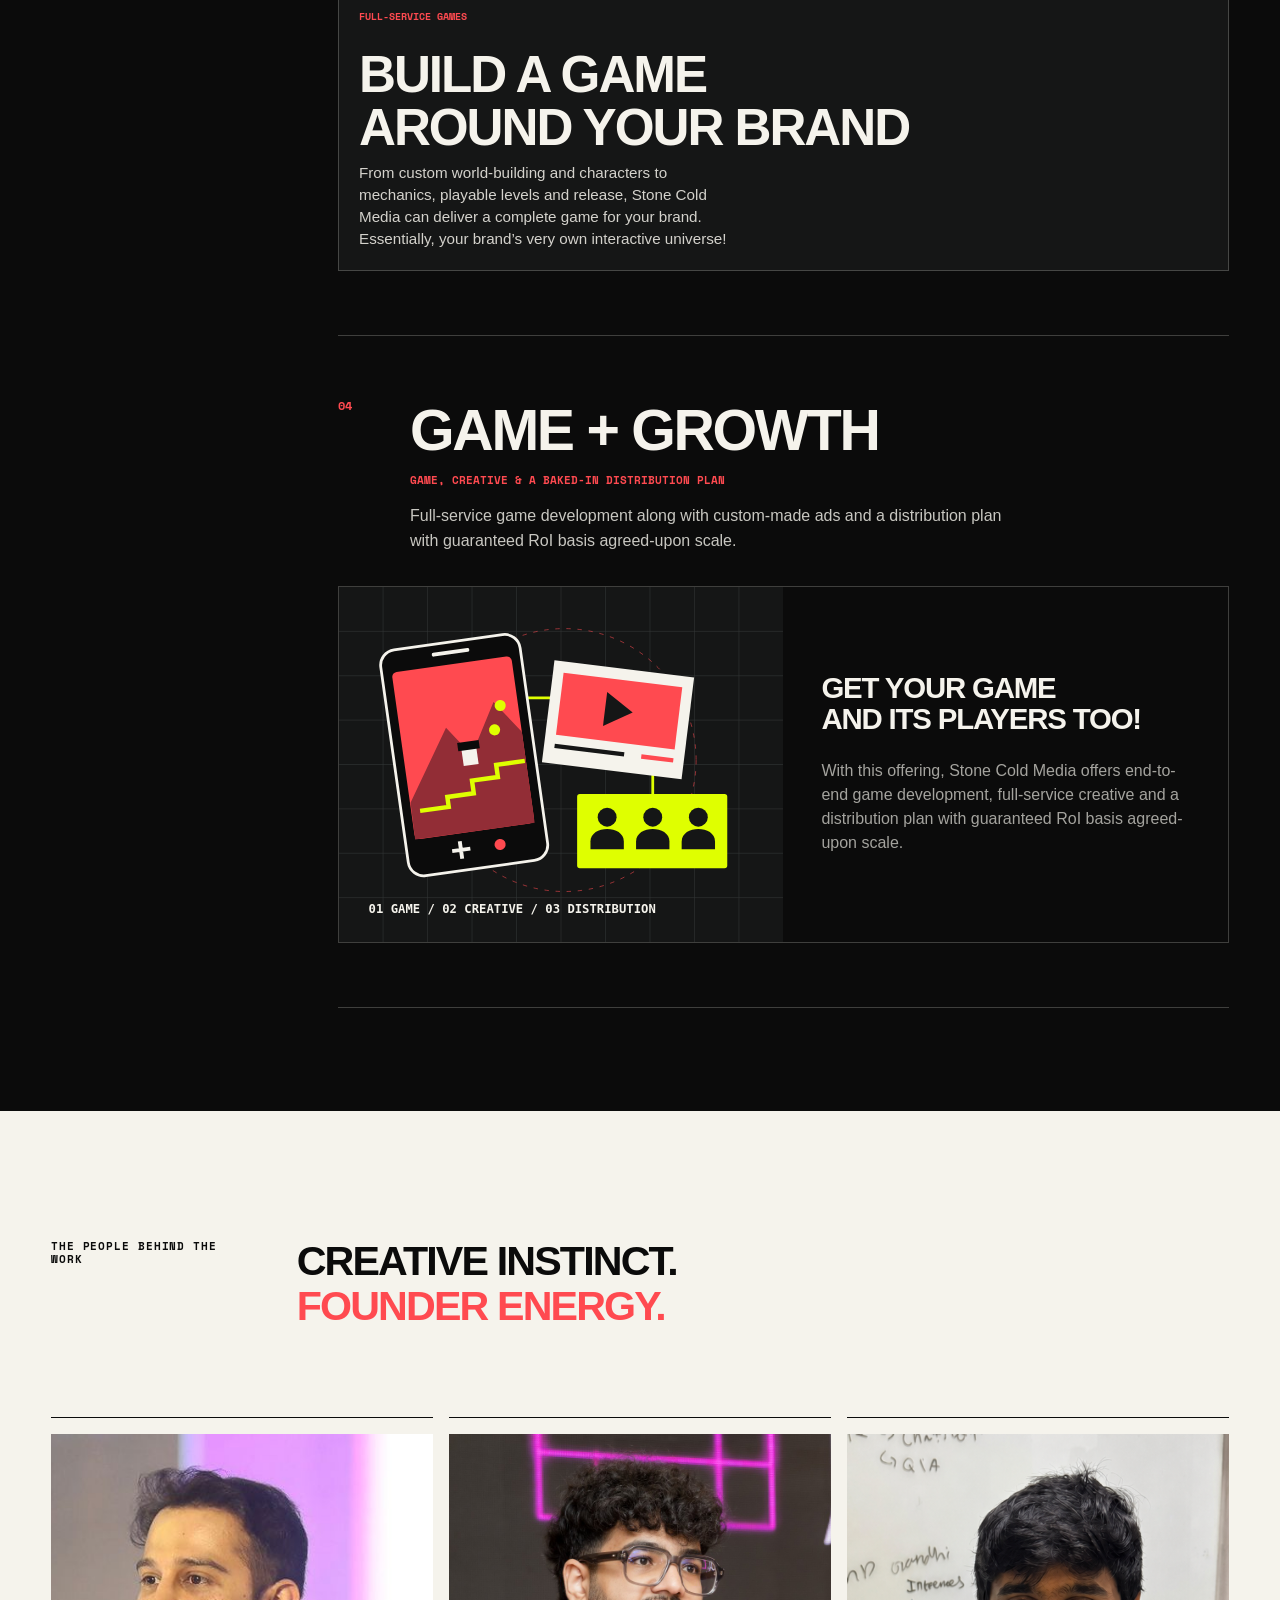
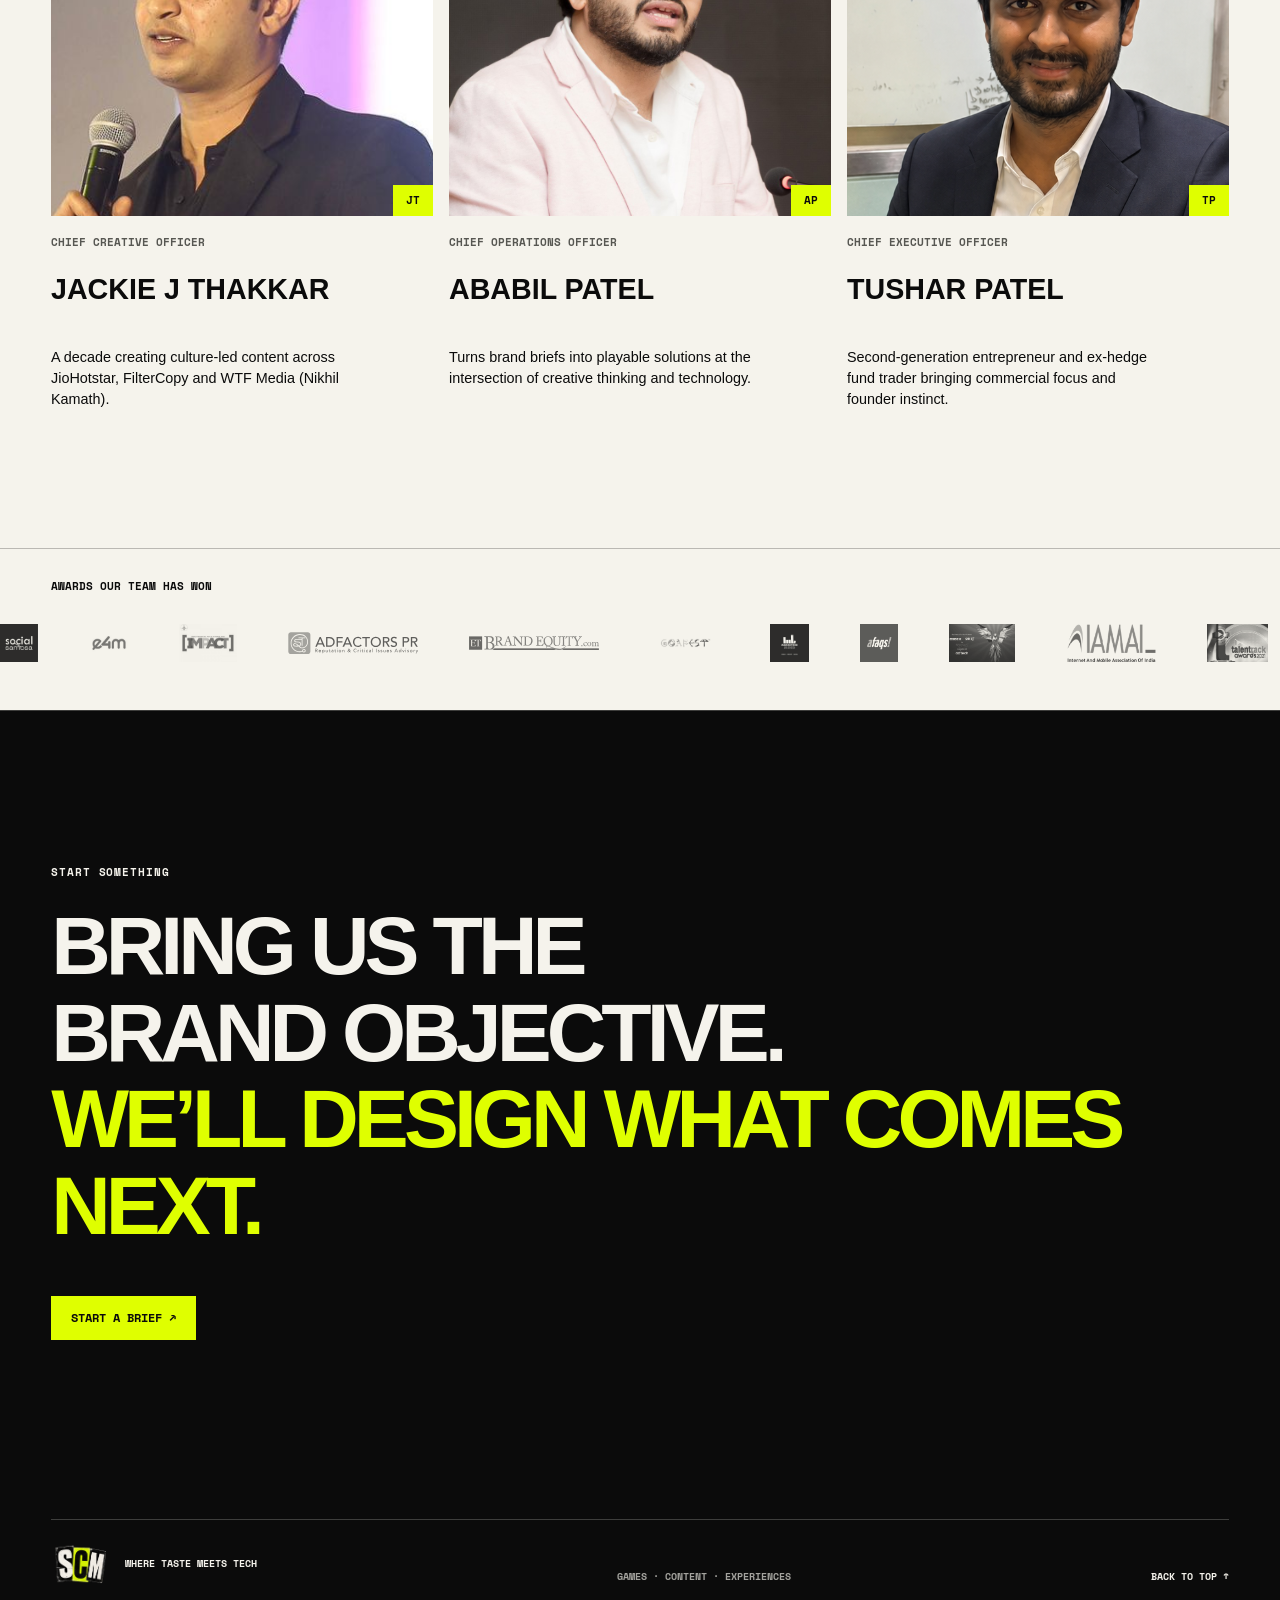
==== commit e8855739: "Keep website typography and grids aligned through responsive reflow" ====
--- a/index.html
+++ b/index.html
@@ -5,9 +5,9 @@
     <meta name="viewport" content="width=device-width, initial-scale=1.0" />
     <meta name="description" content="Stone Cold Media is a full-service gaming and content studio making brand stories people can play, watch and experience." />
     <title>Stone Cold Media — Where Taste Meets Tech</title>
-    <script type="module" crossorigin src="./assets/website-C5Zpx0YW.js"></script>
+    <script type="module" crossorigin src="./assets/website-DNxi9mth.js"></script>
     <link rel="modulepreload" crossorigin href="./assets/modulepreload-polyfill-Dezn_h7o.js">
-    <link rel="stylesheet" crossorigin href="./assets/website-rxN7wL2A.css">
+    <link rel="stylesheet" crossorigin href="./assets/website-DzhwOGRh.css">
   </head>
   <body>
     <a class="skip-link" href="#work">Skip to work</a>
--- a/assets/website-DzhwOGRh.css
+++ b/assets/website-DzhwOGRh.css
@@ -0,0 +1 @@
+@font-face{font-family:SCM Mono;src:url(./SpaceMono-Regular-DFDYVJRE.ttf)format("truetype");font-display:swap}@font-face{font-family:SCM Mono;src:url(./SpaceMono-Bold-9tno74N4.ttf)format("truetype");font-weight:700;font-display:swap}:root{--black:#0b0b0b;--white:#f5f3ec;--red:#ff4a50;--acid:#dfff00;--cyan:#25d3ff;--muted:#a4a39e;--hairline:#f5f3ec38;--display:"Arial Black","Helvetica Neue",Arial,sans-serif;--body:"Helvetica Neue",Arial,sans-serif;--mono:"SCM Mono","Courier New",monospace;--pad:clamp(1.25rem,4vw,4.5rem);color:var(--white);background:var(--black);font-family:var(--body);font-synthesis:none}*{box-sizing:border-box}html{scroll-behavior:smooth}body{background:var(--black);margin:0;overflow-x:hidden}body:before{content:"";z-index:-1;opacity:.16;background-image:radial-gradient(circle,#fff .7px,#0000 .8px);background-size:22px 22px;position:fixed;inset:0}img{max-width:100%;display:block}a{color:inherit}button{color:inherit;font:inherit}.skip-link{z-index:1000;color:var(--black);background:var(--acid);padding:.8rem 1rem;position:fixed;top:-4rem;left:1rem}.skip-link:focus{top:1rem}.site-header{z-index:100;min-height:76px;padding:0 var(--pad);border-bottom:1px solid var(--hairline);-webkit-backdrop-filter:blur(14px);backdrop-filter:blur(14px);background:#0b0b0bb8;justify-content:space-between;align-items:center;transition:background .25s;display:flex;position:fixed;inset:0 0 auto}.site-header.is-scrolled{background:#0b0b0bf5}.brand{align-items:center;gap:.8rem;text-decoration:none;display:flex}.brand img{object-fit:contain;width:46px;height:38px}.brand span{font:700 .72rem/1 var(--mono);letter-spacing:.08em;text-transform:uppercase}.site-nav{align-items:center;gap:clamp(1rem,2vw,2rem);display:flex}.site-nav a{font:700 .68rem/1 var(--mono);letter-spacing:.08em;text-transform:uppercase;padding:.65rem 0;text-decoration:none}.site-nav a:not(.nav-contact):hover{color:var(--acid)}.site-nav .nav-contact{color:var(--black);background:var(--acid);border:1px solid var(--acid);padding:.8rem 1rem}.site-nav .nav-contact:hover{background:var(--white);border-color:var(--white)}.menu-button{border:1px solid var(--hairline);font:700 .7rem/1 var(--mono);text-transform:uppercase;background:0 0;padding:.7rem .8rem;display:none}.hero{min-height:100svh;padding:8.5rem var(--pad) 2rem;border-bottom:1px solid var(--hairline);align-items:end;display:grid;position:relative;overflow:hidden}.hero-title{z-index:2;align-self:start;position:relative}.hero-kicker,.section-mark{font:700 .7rem/1.2 var(--mono);letter-spacing:.08em;text-transform:uppercase;margin:0 0 1.5rem}.hero h1{max-width:10ch;font:900 clamp(5rem,12.6vw,12rem)/.78 var(--display);letter-spacing:-.075em;text-transform:uppercase;margin:0}.hero h1 span{display:block}.hero h1 em{color:var(--acid);font-style:normal}.hero-reel{z-index:1;top:13%;right:var(--pad);width:min(43vw,680px);height:70%;position:absolute}.hero-frame{border:1px solid var(--white);background:#171717;text-decoration:none;transition:transform .4s cubic-bezier(.2,.75,.2,1),filter .4s;display:block;position:absolute;overflow:hidden;box-shadow:0 24px 60px #00000057}.hero-frame img{object-fit:cover;width:100%;height:100%}.hero-frame span{color:var(--black);background:var(--white);font:700 .65rem/1 var(--mono);text-transform:uppercase;padding:.7rem .8rem;position:absolute;bottom:0;left:0}.hero-frame-game{width:41%;height:72%;top:0;left:2%;transform:rotate(-3deg)}.hero-frame-game img{object-fit:contain;background:#1b1320}.hero-frame-content{width:59%;height:43%;top:20%;right:0;transform:rotate(3deg)}.hero-frame-experience{width:54%;height:38%;bottom:0;left:22%;transform:rotate(-1deg)}.hero-reel:hover .hero-frame{filter:saturate(.65)}.hero-reel .hero-frame:hover{z-index:4;filter:saturate();transform:rotate(0)scale(1.025)}.hero-scroll{z-index:3;font:700 .68rem/1 var(--mono);text-transform:uppercase;justify-self:end;gap:2rem;text-decoration:none;display:flex;position:relative}.studio-intro{padding:clamp(6rem,12vw,11rem) var(--pad);background:var(--white);color:var(--black)}.studio-copy{grid-template-columns:minmax(0,1.45fr) minmax(280px,.55fr);align-items:end;gap:clamp(3rem,8vw,9rem);display:grid}.studio-copy h2{max-width:13ch;font:900 clamp(3.5rem,7.7vw,8rem)/.88 var(--display);letter-spacing:-.06em;text-transform:uppercase;margin:0}.studio-copy h2 em{color:var(--red);font-style:normal}.studio-copy p{margin:0 0 1.4rem;font-size:clamp(1.05rem,1.35vw,1.3rem);line-height:1.45}.portfolio{--active:var(--red);padding:clamp(5rem,8vw,8rem) var(--pad)}.portfolio[data-active-pillar=content]{--active:var(--acid)}.portfolio[data-active-pillar=experiences]{--active:var(--cyan)}.portfolio-head{grid-template-columns:1fr;gap:2.5rem;margin-bottom:3rem;display:grid}.portfolio-head h2{font:900 clamp(3.5rem,6.5vw,7rem)/.88 var(--display);letter-spacing:-.06em;text-transform:uppercase;margin:0}.pillar-selector{border:1px solid var(--hairline);grid-template-columns:repeat(3,minmax(0,1fr));width:100%;display:grid}.pillar-button{text-align:left;border:0;border-right:1px solid var(--hairline);cursor:pointer;background:0 0;align-items:baseline;gap:1rem;min-height:72px;padding:1rem 1.25rem;transition:color .2s,background .2s;display:flex}.pillar-button:last-child{border-right:0}.pillar-button span{font:700 .62rem/1 var(--mono)}.pillar-button strong{font:900 clamp(1.25rem,2vw,2rem)/1 var(--display);text-transform:uppercase}.pillar-games{color:var(--red)}.pillar-content{color:var(--acid)}.pillar-experiences{color:var(--cyan)}.pillar-button:hover,.pillar-button:focus-visible{background:#171717}.pillar-games.is-active{color:var(--black);background:var(--red)}.pillar-content.is-active{color:var(--black);background:var(--acid)}.pillar-experiences.is-active{color:var(--black);background:var(--cyan)}.portfolio-body{grid-template-columns:minmax(210px,.25fr) minmax(0,1fr);align-items:start;gap:clamp(2.5rem,5vw,5rem);display:grid}.offering-index{position:sticky;top:100px}.offering-index>p{color:var(--muted);font:700 .68rem/1 var(--mono);text-transform:uppercase;margin:0 0 1rem}.offering-buttons{display:grid}.offering-button{text-align:left;border-top:1px solid var(--hairline);grid-template-columns:2rem 1fr;gap:.65rem;padding:1rem 0;text-decoration:none;display:grid}.offering-button:last-child{border-bottom:1px solid var(--hairline)}.offering-button span{color:var(--active);font:700 .65rem/1.2 var(--mono)}.offering-button strong{font-size:clamp(.92rem,1.15vw,1.1rem);line-height:1.2}.offering-button:hover,.offering-button:focus-visible{color:var(--active)}.project-stage-head{border-bottom:1px solid var(--white);justify-content:space-between;align-items:end;gap:2rem;padding-bottom:1.5rem;display:flex}.project-stage-head>div{align-items:baseline;gap:1rem;display:flex}.project-stage-head span{color:var(--active);font:700 1rem/1 var(--mono)}.project-stage-head h3{font:900 clamp(2rem,4vw,4.5rem)/.9 var(--display);text-transform:uppercase;margin:0}.project-stage-head p{max-width:34ch;color:var(--muted);text-align:right;margin:0;font-size:1rem;line-height:1.4}.project-grid{padding-top:0;display:block}.offering-group{border-bottom:1px solid var(--hairline);padding:clamp(3rem,5vw,5rem) 0;scroll-margin-top:92px}.offering-group>header{grid-template-columns:3.5rem minmax(0,1fr);gap:1rem;margin-bottom:2rem;display:grid}.offering-group>header>span{color:var(--active);font:700 .78rem/1 var(--mono)}.offering-group h4{font:900 clamp(2.4rem,4.7vw,5rem)/.88 var(--display);letter-spacing:-.04em;text-transform:uppercase;margin:0}.offering-formats{color:var(--active);font:700 .68rem/1.4 var(--mono);text-transform:uppercase;margin:.8rem 0 0}.offering-description{color:#c8c7c1;max-width:68ch;margin:1rem 0 0;font-size:1rem;line-height:1.55}.offering-work{grid-template-columns:repeat(12,1fr);gap:1rem;display:grid}.project-card{min-height:0;color:var(--white);border:1px solid var(--hairline);background:#151616;grid-column:span 6;grid-template-rows:minmax(280px,380px) auto;text-decoration:none;display:grid;position:relative;overflow:hidden}.project-card:nth-child(3n+1){grid-column:span 7}.project-card:nth-child(3n+2){grid-column:span 5}.project-card img{object-fit:cover;width:100%;height:100%;transition:transform .55s cubic-bezier(.2,.7,.2,1),filter .4s}.project-card-copy{padding:1.25rem;position:static}.project-card-copy span{color:var(--active);font:700 .63rem/1.35 var(--mono);text-transform:uppercase}.project-card-copy h4{margin:.65rem 0 .45rem;font-size:clamp(2rem,3vw,3.2rem)}.project-card-copy p{color:#d4d2cc;max-width:46ch;margin:0;font-size:.95rem;line-height:1.45}.project-card b{z-index:3;color:var(--black);background:var(--active);font:700 .62rem/1 var(--mono);text-transform:uppercase;padding:.7rem .8rem;position:absolute;top:1rem;right:1rem}.project-card:hover img{filter:saturate(1.12);transform:scale(1.035)}.capability-card{border:1px solid var(--hairline);grid-column:1/-1;grid-template-columns:.35fr 1fr;align-items:end;gap:2rem;min-height:260px;padding:1.5rem;display:grid}.capability-card span{color:var(--active);font:700 .68rem/1 var(--mono);text-transform:uppercase;align-self:start}.capability-card h4{max-width:14ch;font:900 clamp(2.3rem,4vw,4.5rem)/.9 var(--display);text-transform:uppercase;margin:3rem 0 1rem}.capability-card p{max-width:55ch;color:var(--muted);margin:0;line-height:1.5}.project-card-portrait,.project-card-contain{grid-column:span 5!important}.project-card-landscape{grid-column:span 7}.project-card-triptych,.project-card-concept{grid-column:1/-1}.offering-work>.project-card:only-child{grid-column:1/-1!important}.project-media{background:#111;height:clamp(300px,32vw,430px);position:relative;overflow:hidden}.project-media img{object-fit:cover;width:100%;height:100%}.project-media-portrait,.project-media-contain{background:#1a181c}.project-media-portrait img,.project-media-contain img{object-fit:contain}.project-media-triptych{background:var(--active);grid-template-columns:repeat(3,1fr);gap:3px;display:grid}.project-media-triptych img{object-fit:cover;min-width:0}.project-media-concept{grid-template-columns:repeat(2,1fr);gap:3px;display:grid}.project-media-concept small{color:var(--white);font:.58rem/1.35 var(--mono);background:#0b0b0bdb;padding:.45rem .55rem;position:absolute;bottom:.75rem;left:.75rem}.team{padding:clamp(6rem,10vw,10rem) var(--pad) 0;color:var(--black);background:var(--white)}.team-heading{grid-template-columns:.35fr 1.65fr;align-items:start;gap:3rem;margin-bottom:clamp(4rem,7vw,7rem);display:grid}.team-heading h2{white-space:nowrap;font:900 clamp(1.15rem,3.5vw,4rem)/.95 var(--display);letter-spacing:-.045em;text-transform:uppercase;margin:0}.team-heading h2 span{color:var(--red)}.founder-grid{grid-template-columns:repeat(3,1fr);gap:1rem;display:grid}.founder-card{border-top:1px solid var(--black);padding-top:1rem}.founder-photo{aspect-ratio:4/5;background:#d8d6cf;position:relative;overflow:hidden}.founder-photo img{object-fit:cover;width:100%;height:100%;transition:transform .5s cubic-bezier(.2,.7,.2,1)}.founder-card:hover .founder-photo img{transform:scale(1.02)}.founder-card-ababil .founder-photo img{transform:scaleX(-1)}.founder-card-ababil:hover .founder-photo img{transform:scaleX(-1)scale(1.02)}.founder-photo span{color:var(--black);background:var(--acid);font:700 .68rem/1 var(--mono);padding:.65rem .8rem;position:absolute;bottom:0;right:0}.founder-info{padding:1.2rem 0 3rem}.founder-info p{color:#575752;font:700 .66rem/1 var(--mono);text-transform:uppercase;margin:0 0 .55rem}.founder-info h3{font:900 clamp(2rem,3vw,3.6rem)/.9 var(--display);text-transform:uppercase;margin:0 0 .75rem}.founder-info small{max-width:38ch;font-size:.9rem;line-height:1.45;display:block}.awards{margin:clamp(3rem,7vw,7rem) calc(var(--pad)*-1) 0;border-top:1px solid #0b0b0b40;padding:2rem 0 3rem;overflow:hidden}.awards>p{padding:0 var(--pad);font:700 .68rem/1 var(--mono);text-transform:uppercase;margin:0 0 2rem}.award-rail{align-items:center;gap:clamp(2rem,4vw,5rem);width:max-content;padding-right:clamp(2rem,4vw,5rem);animation:34s linear infinite award-scroll;display:flex}.award-rail:hover{animation-play-state:paused}.award-rail img{object-fit:contain;mix-blend-mode:multiply;filter:grayscale();opacity:.82;flex:none;width:auto;max-width:130px;height:clamp(26px,3vw,44px)}@keyframes award-scroll{to{transform:translate(-50%)}}.contact-preview{padding:clamp(7rem,12vw,13rem) var(--pad) 2rem;border-top:1px solid var(--hairline)}.contact-preview h2{font:900 clamp(3.5rem,8vw,8.5rem)/.88 var(--display);letter-spacing:-.06em;text-transform:uppercase;margin:0 0 3rem}.contact-preview h2 span{color:var(--acid)}.contact-preview>a{color:var(--black);background:var(--acid);font:700 .72rem/1 var(--mono);text-transform:uppercase;padding:1rem 1.25rem;text-decoration:none;display:inline-block}.site-footer{border-top:1px solid var(--hairline);font:700 .65rem/1.3 var(--mono);text-transform:uppercase;justify-content:space-between;align-items:end;gap:2rem;margin-top:clamp(7rem,14vw,14rem);padding-top:1.5rem;display:flex}.footer-brand{align-items:center;gap:1rem;display:flex}.footer-brand img{object-fit:contain;width:58px;height:40px}.site-footer p{color:var(--muted);margin:0}.site-footer a{text-decoration:none}button:focus-visible,a:focus-visible{outline:2px solid var(--acid);outline-offset:4px}@media (width<=980px){.hero h1{font-size:clamp(4.5rem,14vw,8rem)}.hero-reel{opacity:.86;width:58vw;height:60%;top:26%}.studio-copy,.portfolio-body,.team-heading{grid-template-columns:1fr}.portfolio-body{gap:3rem}.offering-index{position:static}.offering-buttons{grid-template-columns:repeat(2,1fr);gap:0 1.5rem}.founder-grid{grid-template-columns:repeat(2,1fr)}.founder-card:last-child{grid-column:1/-1;grid-template-columns:1fr 1fr;gap:1rem;display:grid}.founder-card:last-child .founder-info{align-self:end}}@media (width<=680px){.site-header{min-height:64px}.brand span{display:none}.menu-button{display:block}.site-nav{padding:1.5rem var(--pad);border-bottom:1px solid var(--hairline);background:var(--black);display:none;position:fixed;inset:64px 0 auto}.site-nav.is-open{gap:.5rem;display:grid}.site-nav .nav-contact{text-align:center}.hero{min-height:850px;padding-top:7rem}.hero h1{font-size:clamp(4.1rem,19vw,6.8rem)}.hero-title-shift{margin-left:0}.hero-reel{width:92vw;height:49%;top:42%;right:-8%}.hero-frame-game{width:44%;height:70%}.hero-frame-content{width:58%;height:45%}.hero-frame-experience{width:55%;height:38%}.hero-scroll{justify-self:start}.studio-copy{gap:2.5rem}.pillar-button{justify-content:center;min-height:58px;padding:.8rem .5rem}.pillar-button span{display:none}.pillar-button strong{font-size:.9rem}.offering-buttons{grid-template-columns:1fr}.project-stage-head{display:grid}.project-stage-head p{text-align:left}.offering-group>header{grid-template-columns:2.25rem 1fr}.project-card,.project-card:nth-child(n),.capability-card{grid-column:1/-1}.project-card{grid-template-rows:280px auto}.capability-card,.founder-grid{grid-template-columns:1fr}.founder-card:last-child{grid-column:auto;display:block}.site-footer{display:grid}.award-rail{gap:2.5rem}}@media (prefers-reduced-motion:reduce){html{scroll-behavior:auto}*,:before,:after{scroll-behavior:auto!important;transition-duration:.01ms!important;animation-duration:.01ms!important}}html{scroll-padding-top:100px}.hero{grid-template-columns:minmax(0,1.15fr) minmax(0,1fr);align-items:center;gap:3rem;min-height:100svh;padding-top:9rem}.hero-title{align-self:center;min-width:0}.hero-kicker{line-height:1.5;display:block}.hero h1{letter-spacing:-.065em;max-width:none;font-size:clamp(3rem,6.1vw,8rem);line-height:.98}.hero-title-shift{margin-left:0}.hero-reel{aspect-ratio:1.1;opacity:1;justify-self:center;width:100%;max-width:680px;height:auto;margin:1rem 0;position:relative;inset:auto}.hero-scroll{grid-column:1/-1;justify-self:start;padding:1rem 0;line-height:1.5}.hero-actions{margin-top:2.5rem}.experience-cta{background:var(--acid);max-width:100%;color:var(--black);font:700 .75rem/1.5 var(--mono);text-transform:uppercase;cursor:pointer;border:0;justify-content:space-between;align-items:center;gap:1.5rem;padding:1.1rem 1.3rem;display:inline-flex}.experience-cta:hover{background:var(--white)}.hero-actions p{color:var(--muted);font:.68rem/1.5 var(--mono)}.studio-copy>*,.project-stage,.founder-card,.project-card,.project-stage-head>*{min-width:0}.team-heading h2{white-space:normal}.project-stage-head{flex-wrap:wrap}.project-stage-head p{text-align:left}.offering-group h4,.founder-info h3,.contact-preview h2{overflow-wrap:normal;word-break:normal}.project-card-copy{container-type:inline-size}.project-card-copy h4{font-size:clamp(1rem,8.2cqi,3.2rem);line-height:1.05}.capability-card-illustrated{grid-template-columns:minmax(0,1fr) minmax(0,1fr);align-items:center;gap:0;padding:0}.capability-card-illustrated>img{object-fit:cover;width:100%;height:100%}.capability-card-illustrated>div{padding:clamp(1.25rem,3vw,3rem)}.capability-card-illustrated h4{max-width:none;margin:0 0 1.5rem;font-size:clamp(2rem,3.3vw,3.8rem)}.founder-photo{aspect-ratio:1}.founder-photo img{object-fit:cover;max-width:none;position:absolute;transform:none!important}.founder-card:first-child .founder-photo img{width:220%;height:auto;top:-100%;left:-54%}.founder-card:nth-child(2) .founder-photo img{width:240%;height:auto;top:-10%;left:-60%}.founder-card:nth-child(3) .founder-photo img{width:185%;height:auto;top:-39%;left:-43%}.experience{width:100%;max-width:none;height:100dvh;max-height:none;color:var(--white);overscroll-behavior:contain;background:#101313;border:0;margin:0;padding:0;position:fixed;inset:0}.experience::backdrop{background:#101313}.experience-shell{height:100%;padding:env(safe-area-inset-top) env(safe-area-inset-right) env(safe-area-inset-bottom) env(safe-area-inset-left);grid-template-rows:auto minmax(160px,1fr) auto;display:grid;overflow:auto}.experience-head{padding:1rem var(--pad);border-bottom:1px solid var(--hairline);justify-content:space-between;align-items:center;gap:1rem;display:flex}.experience-head .section-mark{color:var(--acid);margin:0 0 .4rem;font-size:.6rem}.experience-head h2{font:900 clamp(1.1rem,2.5vw,2rem)/1.1 var(--display);text-transform:uppercase;margin:0}.experience button{border:1px solid var(--hairline);min-height:44px;font:700 .65rem/1.4 var(--mono);cursor:pointer;background:0 0;padding:.65rem .9rem}.experience button:hover{background:#303635}.experience-stage{background:#e5e1d7;min-height:160px;position:relative;overflow:hidden}.experience-stage canvas{touch-action:none;outline-offset:-4px;width:100%;height:100%;display:block}.game-loading{text-align:center;color:#111;font:700 .8rem/1.5 var(--mono);position:absolute;inset:30% 1.5rem auto}.experience-controls{padding:.85rem var(--pad);background:#101313}.experience-controls>p{font:.8rem/1.5 var(--mono);margin:0 0 .7rem}.game-destinations{gap:.5rem;display:flex}.game-destinations button{flex:1}.game-destinations button:first-child{color:var(--red)}.game-destinations button:nth-child(2){color:var(--acid)}.game-destinations button:nth-child(3){color:var(--cyan)}.game-destinations button.is-collected{background:#303635}.game-bottom{flex-wrap:wrap;align-items:center;gap:.6rem;margin-top:.6rem;display:flex}.game-bottom p{font:.6rem/1.5 var(--mono);color:var(--muted);flex:1;margin:0}.game-bottom [data-game-work]{color:var(--acid)}@media (width>=1800px){.hero{padding-inline:max(var(--pad),calc((100vw - 1800px)/2));column-gap:5rem}}@media (width<=980px){.hero{grid-template-columns:1fr;gap:1.5rem;padding-top:8rem}.hero h1{font-size:clamp(2.8rem,10vw,6.5rem)}.hero-reel{aspect-ratio:1.3;width:min(100%,620px)}.hero-scroll{grid-column:auto}.hero-title{width:100%}.hero-actions{margin-top:2rem}}@media (width<=680px){.capability-card-illustrated{grid-template-columns:1fr}.project-card-copy h4{font-size:clamp(1rem,8.2cqi,2.8rem)}html{scroll-padding-top:80px}.hero{min-height:100svh;padding-top:6.5rem}.hero h1{font-size:clamp(2.4rem,10vw,4.3rem)}.hero-reel{aspect-ratio:1.1;width:94%;margin:1rem auto}.hero-actions{margin-top:1.5rem}.studio-copy h2,.portfolio-head h2,.contact-preview h2{font-size:clamp(2.4rem,10vw,3.5rem)}.project-card-portrait,.project-card-contain{grid-column:1/-1!important}.project-card{grid-template-rows:auto auto}.project-media{height:clamp(230px,75vw,380px)}.offering-group>header{grid-template-columns:1.6rem minmax(0,1fr);gap:.5rem}.offering-group h4{font-size:clamp(1.85rem,8vw,2.8rem);line-height:1}.game-destinations{gap:.25rem}.game-destinations button{padding:.5rem .25rem;font-size:.56rem}.experience-controls>p{font-size:.66rem}.game-bottom p{flex-basis:100%}.experience-head{padding:.75rem var(--pad)}}@media (height<=500px) and (orientation:landscape){.experience-head{padding:.4rem 1rem}.experience-head .section-mark{display:none}.experience-controls{padding:.4rem 1rem}.game-bottom p{display:none}.game-bottom{margin:0;position:absolute;top:.35rem;right:1rem}.game-bottom [data-game-work]{display:none}.experience-head>button{margin-right:6rem}.experience-controls>p{margin-bottom:.25rem}.experience-shell{grid-template-rows:auto minmax(130px,1fr) auto}}@media (width<=680px){.pillar-button{min-width:0;padding-inline:.3rem}.pillar-button strong{font-size:clamp(.65rem,2.8vw,.9rem)}}.experience-cta{text-decoration:none}.project-card .project-card-copy h4{font-size:clamp(1rem,8.2cqi,3.2rem);line-height:1.05}.hero-title,.studio-copy,.portfolio-head,.team-heading,.contact-preview,.offering-group>header>div,.founder-info,.capability-card>div{container-type:inline-size}.hero h1{font-size:clamp(1.75rem,13cqi,8rem);line-height:1.02}.hero h1>span{white-space:nowrap}.studio-copy h2{text-wrap:balance;font-size:clamp(2rem,7.5cqi,8rem);line-height:1.02}.portfolio-head h2{font-size:clamp(2rem,6cqi,7rem);line-height:1.02}.team-heading h2{text-wrap:balance;font-size:clamp(1.5rem,3.5cqi,4rem);line-height:1.08}.team-heading h2 span{display:block}.offering-group>header h4{text-wrap:balance;font-size:clamp(1.4rem,7cqi,5rem);line-height:1.05}.contact-preview h2{text-wrap:balance;font-size:clamp(2rem,7cqi,8.5rem);line-height:1.05}.founder-info h3{font-size:clamp(1.1rem,7.5cqi,3rem);line-height:1.08}.capability-card h4,.capability-card-illustrated h4{text-wrap:balance;font-size:clamp(1.5rem,8cqi,4rem);line-height:1.05}.offering-work{grid-template-columns:repeat(12,minmax(0,1fr));align-items:stretch}.offering-work>*{min-width:0}.project-card{grid-template-rows:auto 1fr}.project-card-copy{grid-template-rows:auto auto 1fr;align-content:start;display:grid}.project-card-copy h4{text-wrap:balance;min-height:2.1em}.project-card-copy p{align-self:start}.project-card-copy span{min-height:2.7em}.founder-info p{min-height:2.8em;line-height:1.4}.founder-info h3{min-height:2.16em}.offering-group p,.founder-info small,.studio-copy p,.hero-actions p{overflow-wrap:break-word}.site-nav a,.brand,.menu-button{flex-shrink:0}.site-nav a{white-space:nowrap}.project-stage-head>div{flex-wrap:wrap;min-width:0}.site-footer{flex-wrap:wrap}.site-footer>*{min-width:0}@media (width<=60rem){.brand span{display:none}.menu-button{display:block}.site-header{min-height:64px}.site-nav{padding:1.5rem var(--pad);border-bottom:1px solid var(--hairline);background:var(--black);max-height:calc(100dvh - 64px);display:none;position:fixed;inset:64px 0 auto;overflow-y:auto}.site-nav.is-open{gap:.5rem;display:grid}.site-nav .nav-contact{text-align:center}.studio-copy{grid-template-columns:1fr}.studio-copy h2{font-size:clamp(2rem,10cqi,6rem)}.team-heading{grid-template-columns:1fr;gap:1.5rem}.team-heading h2{font-size:clamp(1.5rem,5cqi,3rem)}}@media (width<=48rem){.offering-work>.project-card{grid-column:1/-1!important}.capability-card,.capability-card-illustrated{grid-template-columns:1fr;gap:1rem}.capability-card-illustrated{gap:0}.capability-card>div{min-width:0}.founder-grid{grid-template-columns:1fr}.founder-card:last-child{grid-column:auto;display:block}.founder-photo{max-height:none}.founder-info h3,.founder-info p,.project-card-copy h4,.project-card-copy span{min-height:0}.offering-group>header{grid-template-columns:1.6rem minmax(0,1fr);gap:.5rem}}@media (width<=24rem){.hero h1{font-size:12.5cqi}.experience-cta{gap:.5rem;padding-inline:.8rem}.footer-brand{flex-wrap:wrap}}
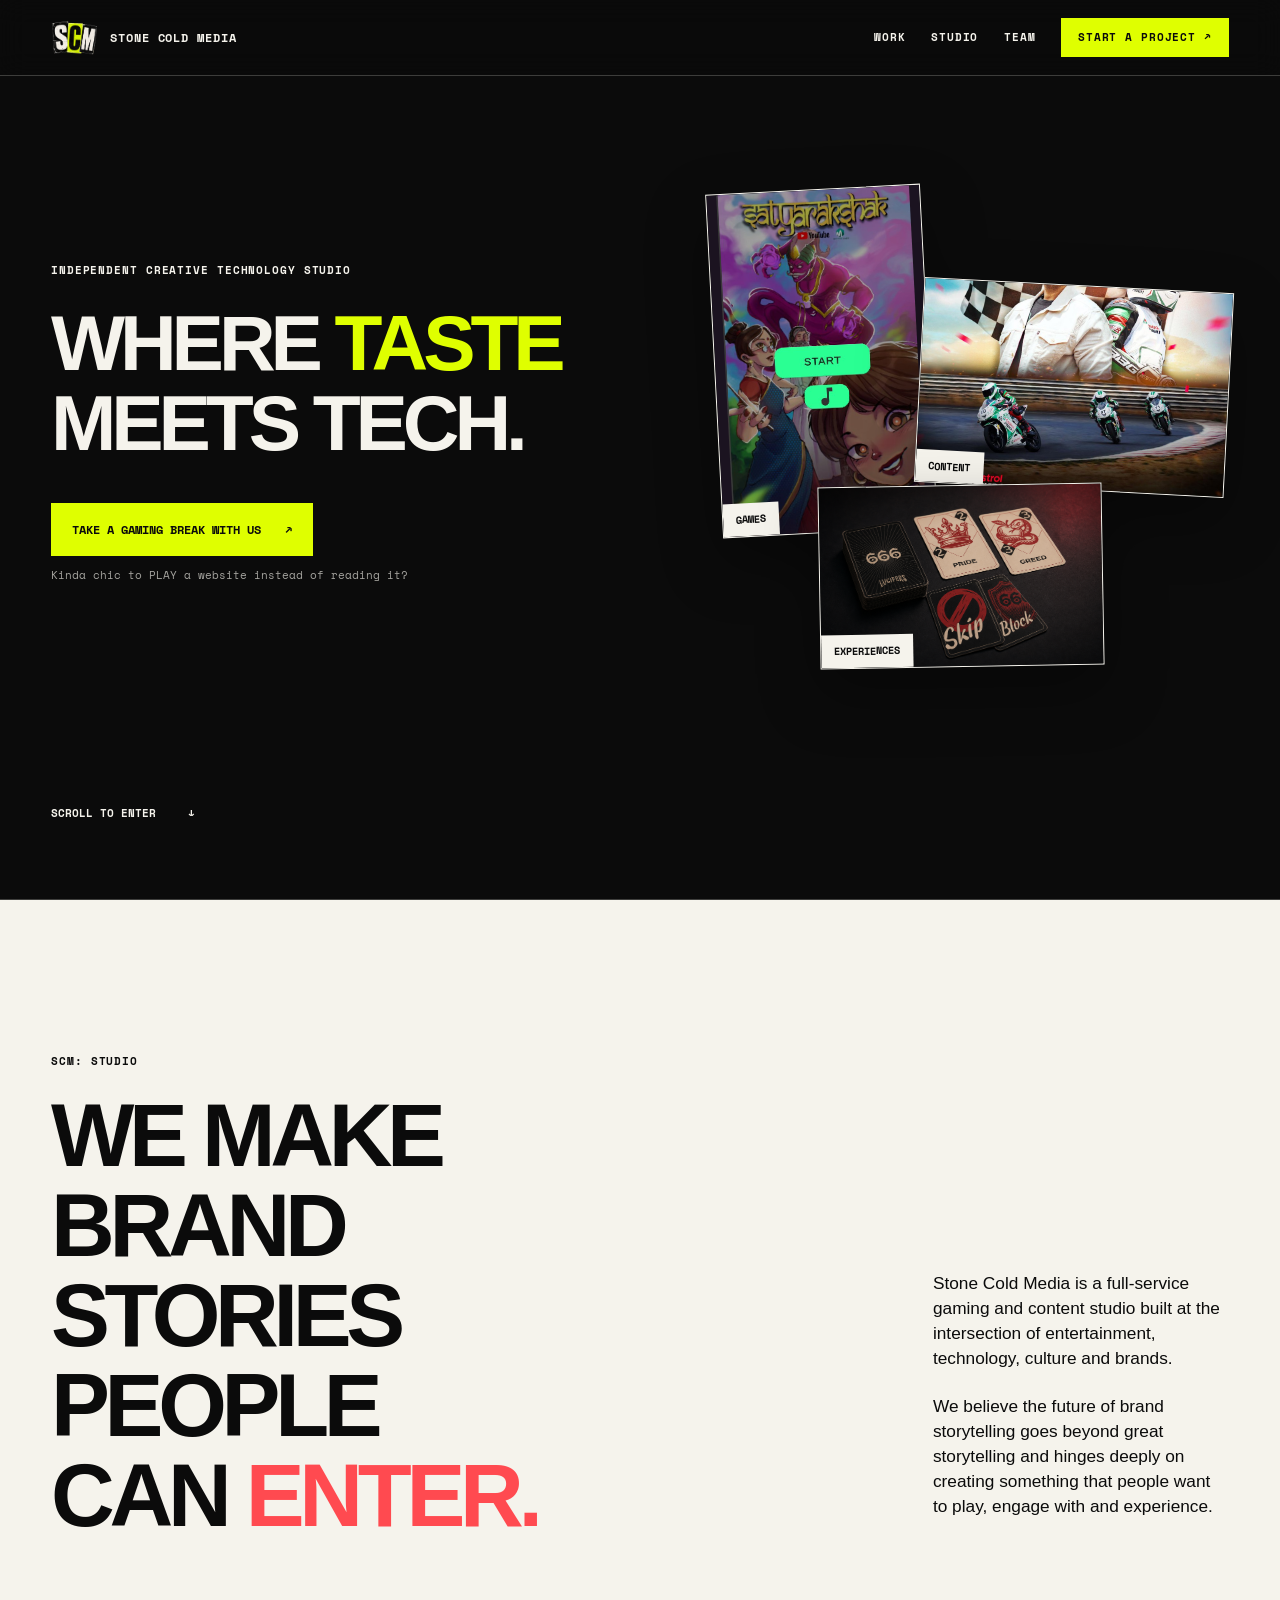
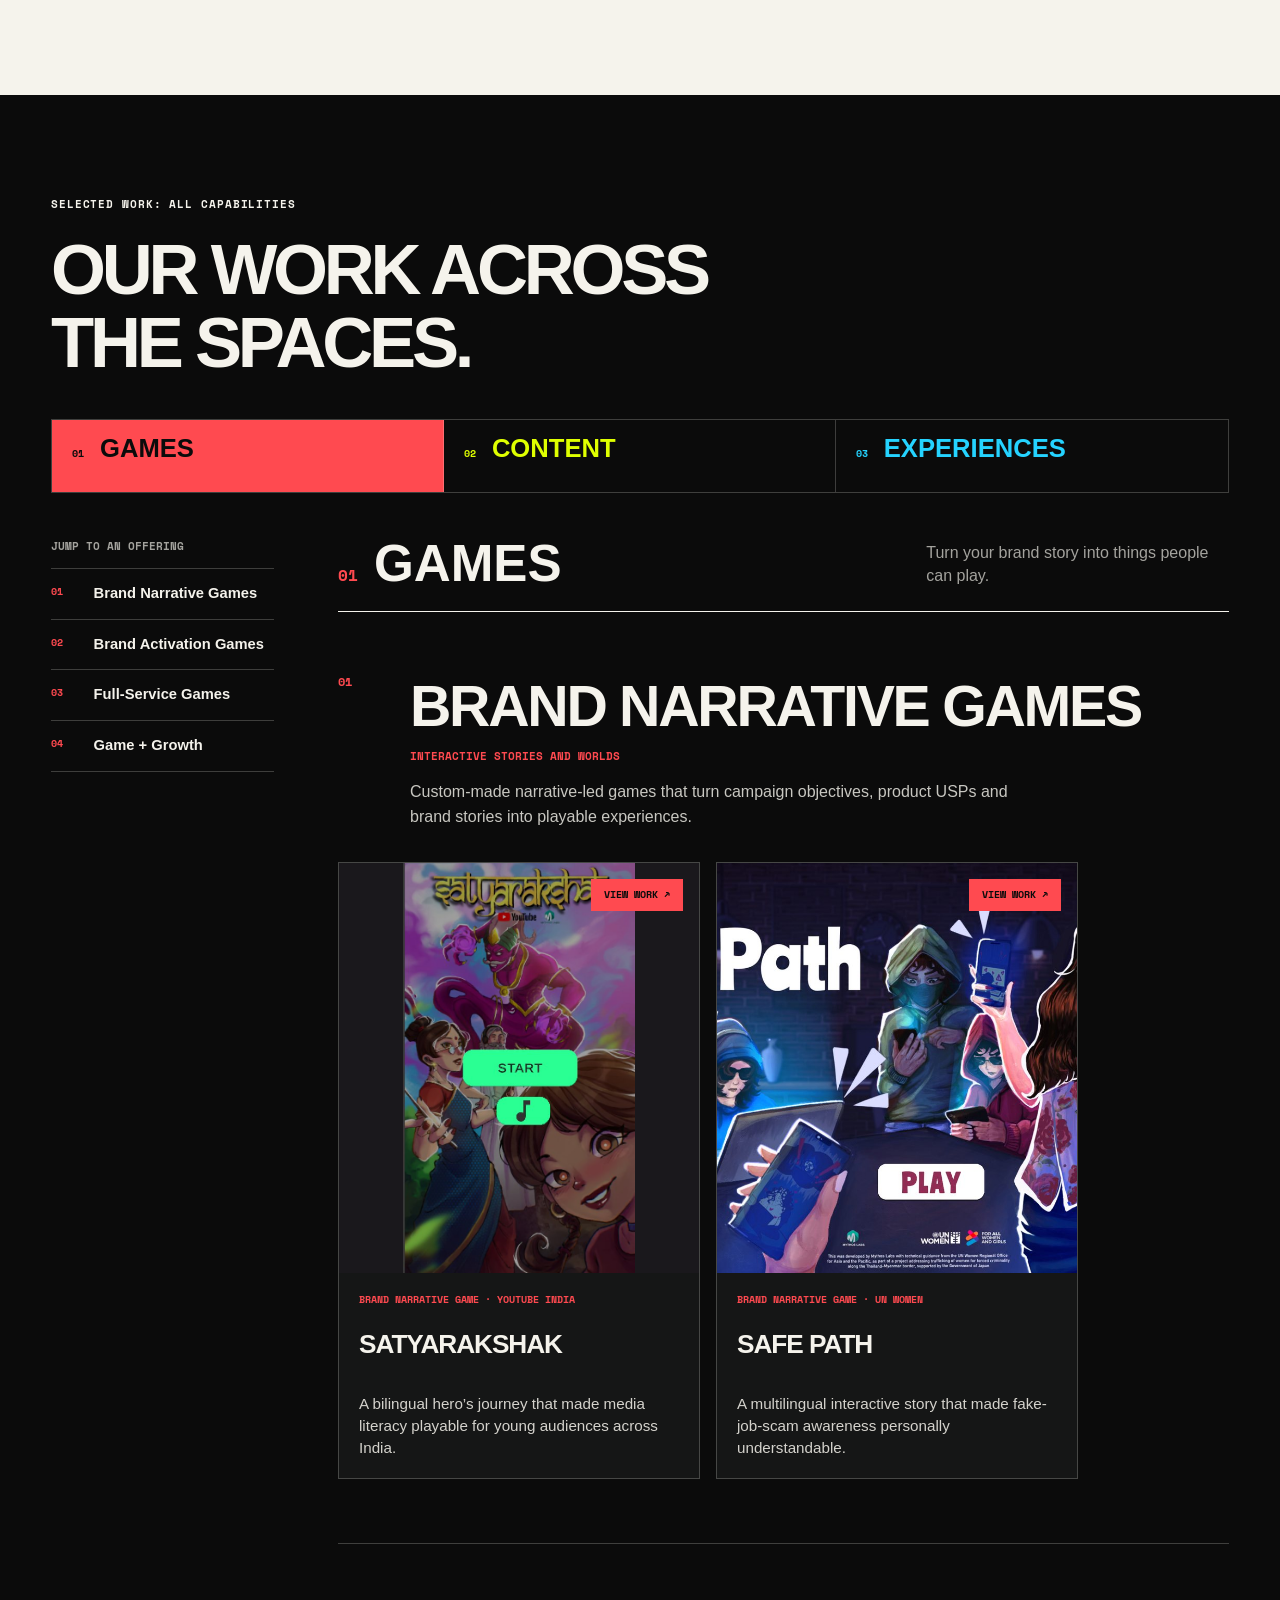
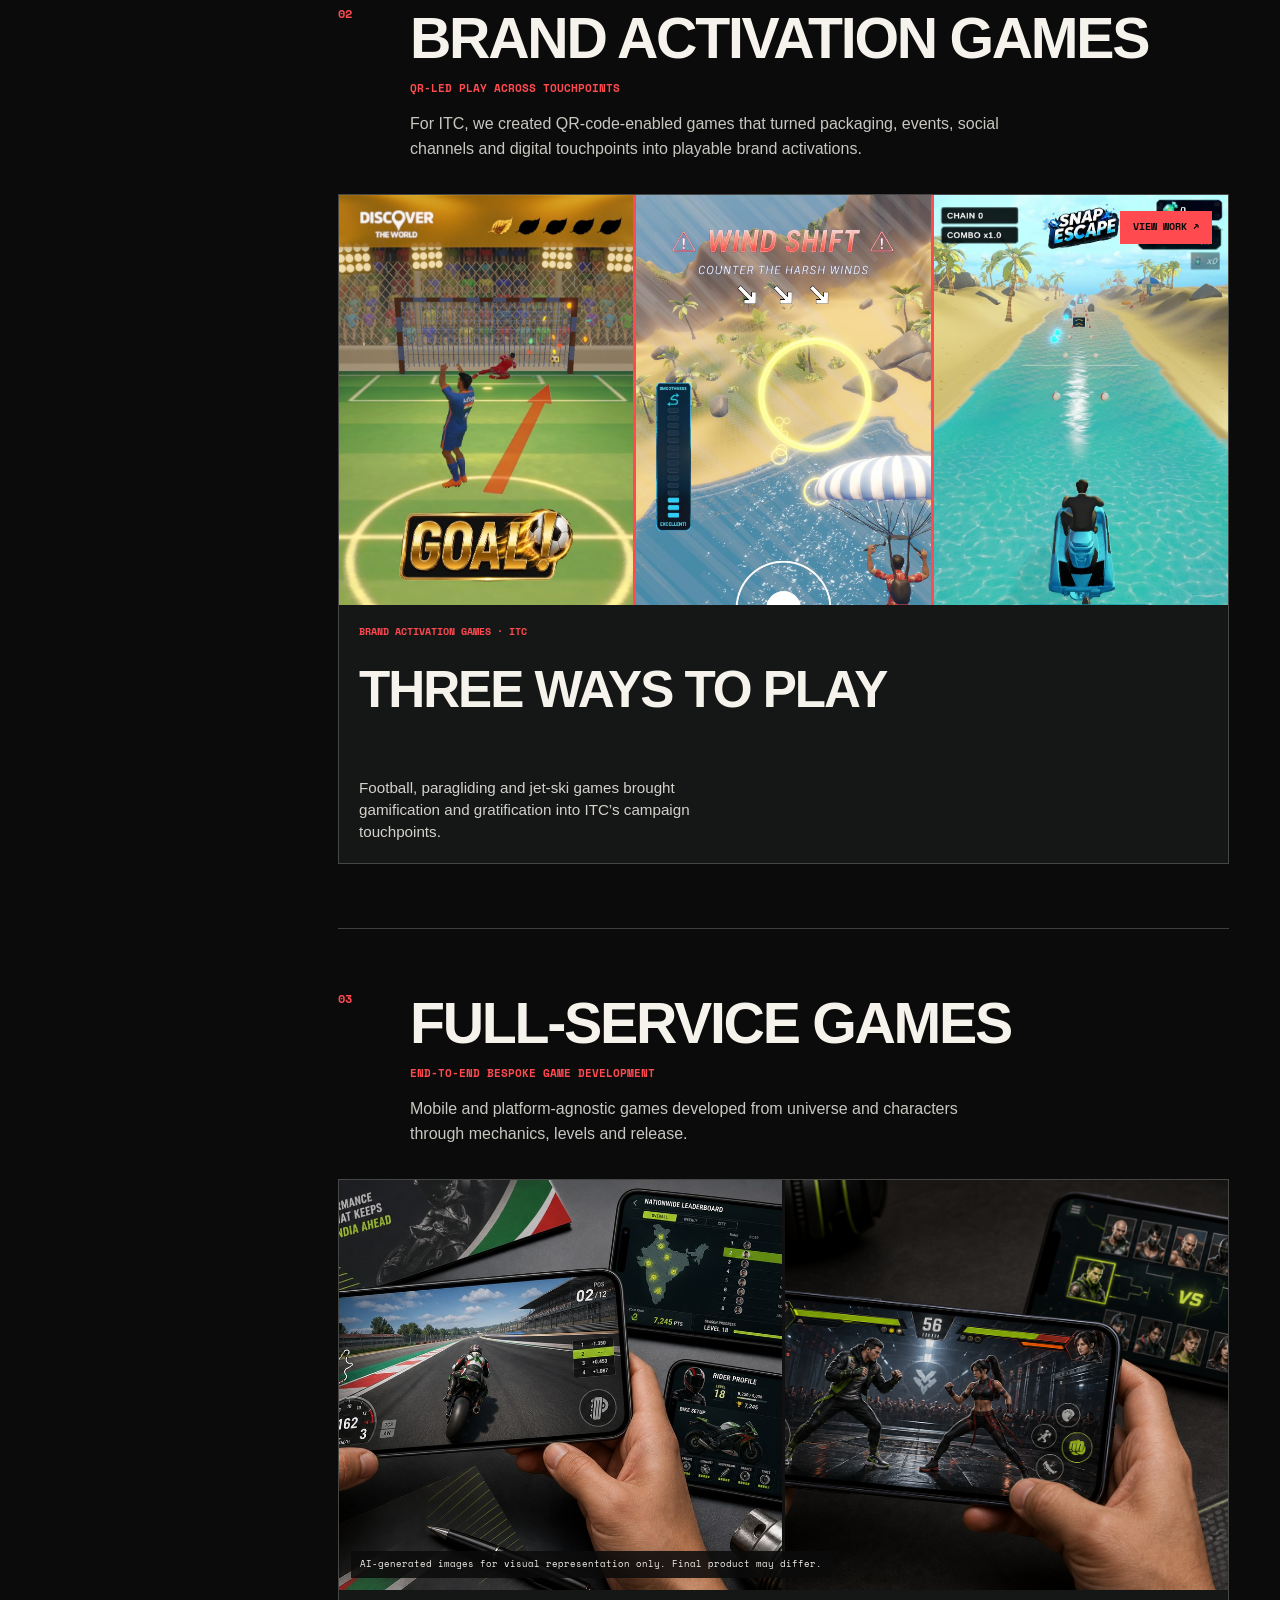
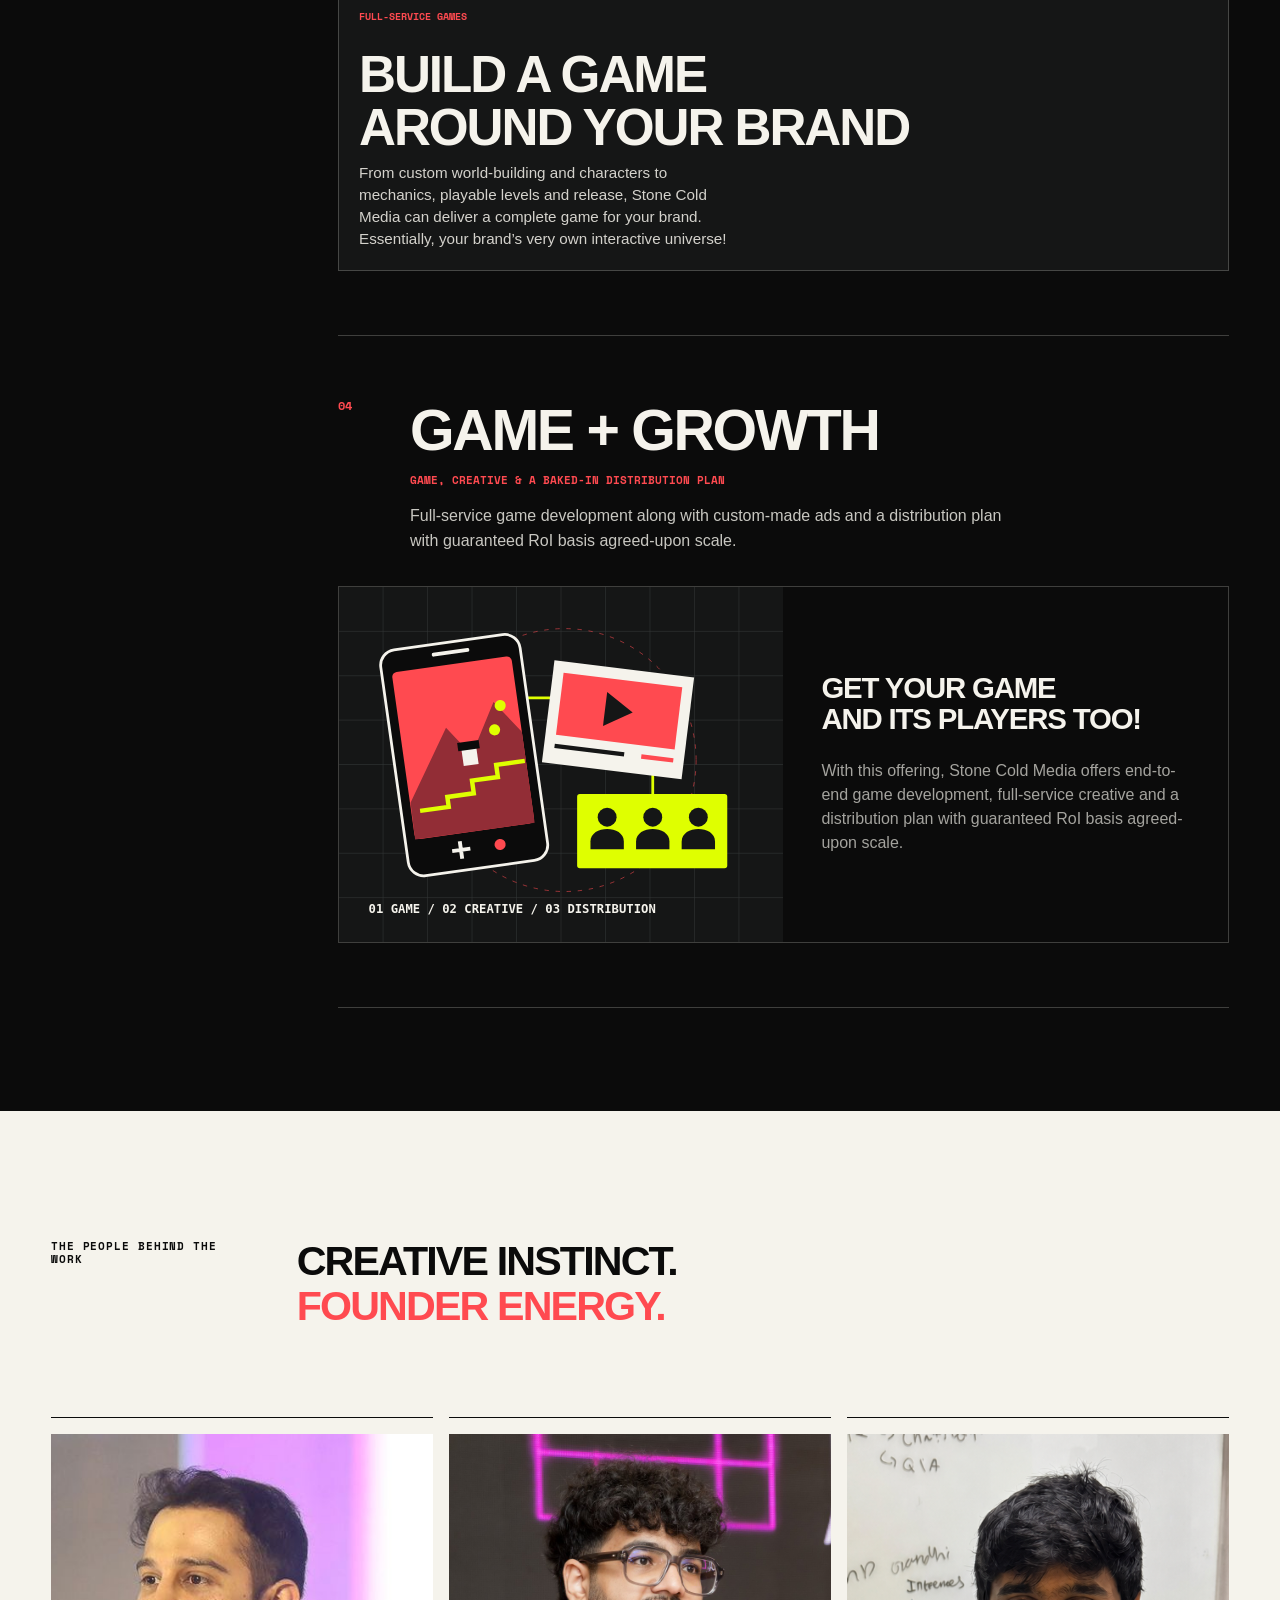
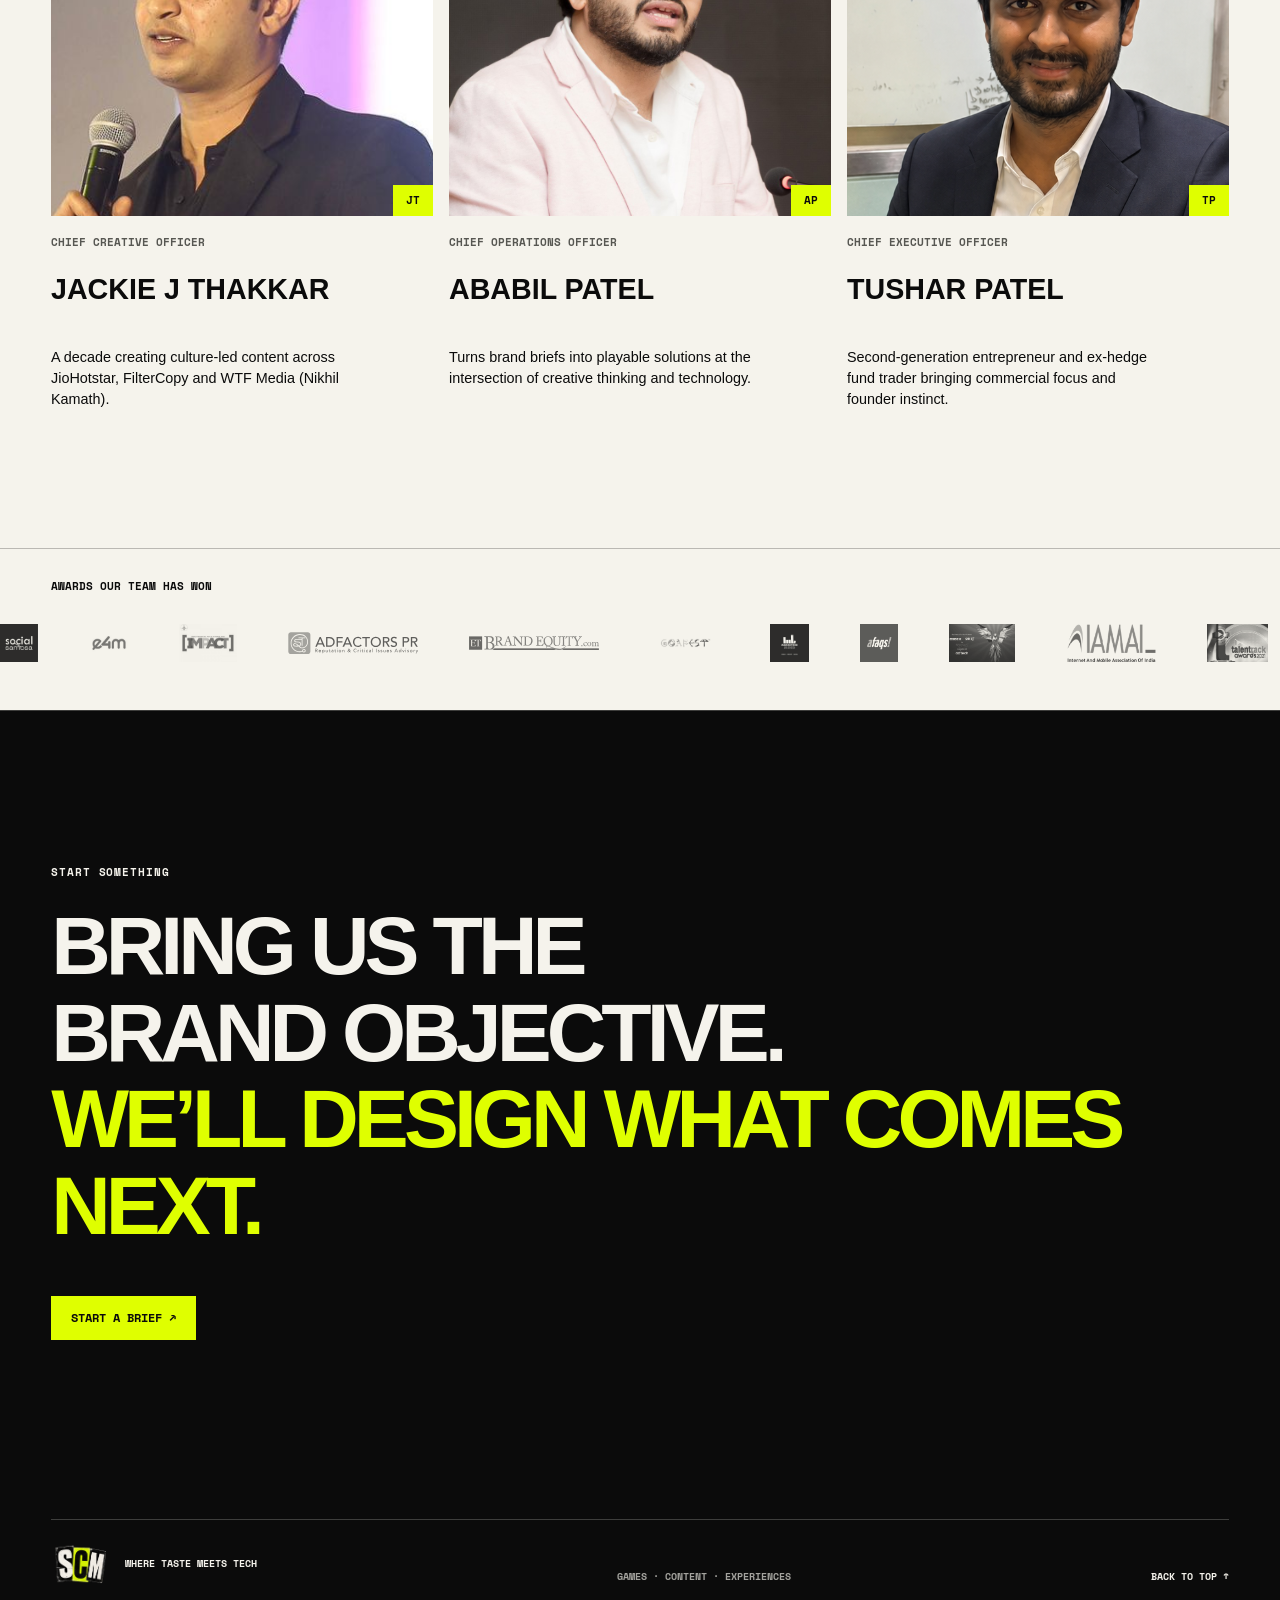
==== commit f1be9d6d: "Publish studio work carousels and Stoneman copy" ====
--- a/index.html
+++ b/index.html
@@ -1,132 +1,134 @@
-<!doctype html>
-<html lang="en">
-  <head>
-    <meta charset="UTF-8" />
-    <meta name="viewport" content="width=device-width, initial-scale=1.0" />
-    <meta name="description" content="Stone Cold Media is a full-service gaming and content studio making brand stories people can play, watch and experience." />
-    <title>Stone Cold Media — Where Taste Meets Tech</title>
-    <script type="module" crossorigin src="./assets/website-DNxi9mth.js"></script>
-    <link rel="modulepreload" crossorigin href="./assets/modulepreload-polyfill-Dezn_h7o.js">
+<!doctype html>
+<html lang="en">
+  <head>
+    <meta charset="UTF-8" />
+    <meta name="viewport" content="width=device-width, initial-scale=1.0" />
+    <meta name="description" content="Stone Cold Media is a full-service gaming and content studio making brand stories people can play, watch and experience." />
+    <title>Stone Cold Media — Where Taste Meets Tech</title>+
+    <script type="module" crossorigin src="./assets/website-D684hKY7.js"></script>
+    <link rel="modulepreload" crossorigin href="./assets/portfolio-D4gkjE0V.js">
     <link rel="stylesheet" crossorigin href="./assets/website-DzhwOGRh.css">
-  </head>
-  <body>
-    <a class="skip-link" href="#work">Skip to work</a>
-    <header class="site-header" data-header>
-      <a class="brand" href="#top" aria-label="Stone Cold Media home">
-        <img src="./assets/scm-monogram-icon-v2-_fEehswn.png" alt="" />
-        <span>Stone Cold Media</span>
-      </a>
-      <button class="menu-button" type="button" aria-expanded="false" aria-controls="site-nav">Menu</button>
-      <nav class="site-nav" id="site-nav" aria-label="Primary navigation">
-        <a href="#work">Work</a><a href="#studio">Studio</a><a href="#team">Team</a><a class="nav-contact" href="#contact">Start a project ↗</a>
-      </nav>
-    </header>
-
-    <main>
-      <section class="hero" id="top">
-        <div class="hero-title">
-          <span class="hero-kicker">Independent creative technology studio</span>
-          <h1 aria-label="Where Taste Meets Tech"><span>Where <em>taste</em></span><span class="hero-title-shift">meets tech.</span></h1>
-          <div class="hero-actions"><a class="experience-cta" href="./experience.html">Experience Stone Cold <span aria-hidden="true">↗</span></a><p>Kinda chic to PLAY a website instead of reading it</p></div>
-        </div>
-        <div class="hero-reel" aria-label="Work across games, content and experiences">
-          <a class="hero-frame hero-frame-game" href="https://satyarakshak.com/" target="_blank" rel="noreferrer">
-            <img src="./assets/satya-home-LMHsPYCz.jpg" alt="Satyarakshak game start screen" /><span>Games</span>
-          </a>
-          <a class="hero-frame hero-frame-content" href="#offering-content-long-form">
-            <img src="./assets/hero-content-motostar-DHy7meoP.jpg" alt="India's Ultimate MotoStar" /><span>Content</span>
-          </a>
-          <a class="hero-frame hero-frame-experience" href="#offering-experiences-physical">
-            <img src="./assets/lucifer-case-study-v1-Bxgn5ptv.png" alt="Lucifer's Gold physical card game" /><span>Experiences</span>
-          </a>
-        </div>
-        <a class="hero-scroll" href="#studio">Scroll to enter <span>↓</span></a>
-      </section>
-
-      <section class="studio-intro" id="studio">
-        <p class="section-mark">SCM: Studio</p>
-        <div class="studio-copy">
-          <h2>We make brand stories people can <em>enter.</em></h2>
-          <div>
-            <p>Stone Cold Media is a full-service gaming and content studio built at the intersection of entertainment, technology, culture and brands.</p>
-            <p>We believe the future of brand storytelling goes beyond great storytelling and hinges deeply on creating something that people want to play, engage with and experience.</p>
-          </div>
-        </div>
-      </section>
-
-      <section class="portfolio" id="work" data-portfolio data-active-pillar="games">
-        <div class="portfolio-head">
-          <div><p class="section-mark">Selected work: All capabilities</p><h2>Our work across<br />the spaces.</h2></div>
-          <div class="pillar-selector" role="group" aria-label="Filter portfolio by pillar">
-            <button class="pillar-button pillar-games is-active" type="button" data-pillar="games" aria-pressed="true"><span>01</span><strong>Games</strong></button>
-            <button class="pillar-button pillar-content" type="button" data-pillar="content" aria-pressed="false"><span>02</span><strong>Content</strong></button>
-            <button class="pillar-button pillar-experiences" type="button" data-pillar="experiences" aria-pressed="false"><span>03</span><strong>Experiences</strong></button>
-          </div>
-        </div>
-        <div class="portfolio-body">
-          <aside class="offering-index" aria-label="Offerings"><p>Jump to an offering</p><div class="offering-buttons" data-offerings></div></aside>
-          <div class="project-stage">
-            <div class="project-stage-head" aria-live="polite">
-              <div><span data-pillar-index>01</span><h3 data-pillar-title>Games</h3></div><p data-pillar-line>Turn your brand story into things people can play.</p>
-            </div>
-            <div class="project-grid" data-projects></div>
-          </div>
-        </div>
-      </section>
-
-      <section class="team" id="team">
-        <div class="team-heading">
-          <p class="section-mark">The people behind the work</p>
-          <h2>Creative instinct. <span>Founder energy.</span></h2>
-        </div>
-        <div class="founder-grid">
-          <article class="founder-card">
-            <div class="founder-photo"><img src="./assets/jackie-CHIXF0s4.jpeg" alt="Jackie J Thakkar" loading="lazy" /><span>JT</span></div>
-            <div class="founder-info"><p>Chief Creative Officer</p><h3>Jackie J Thakkar</h3><small>A decade creating culture-led content across JioHotstar, FilterCopy and WTF Media (Nikhil Kamath).</small></div>
-          </article>
-          <article class="founder-card founder-card-ababil">
-            <div class="founder-photo"><img src="./assets/ababil-wXUS7TR_.JPG" alt="Ababil Patel" loading="lazy" /><span>AP</span></div>
-            <div class="founder-info"><p>Chief Operations Officer</p><h3>Ababil Patel</h3><small>Turns brand briefs into playable solutions at the intersection of creative thinking and technology.</small></div>
-          </article>
-          <article class="founder-card">
-            <div class="founder-photo"><img src="./assets/tushar-formal-SLmTu6jl.png" alt="Tushar Patel" loading="lazy" /><span>TP</span></div>
-            <div class="founder-info"><p>Chief Executive Officer</p><h3>Tushar Patel</h3><small>Second-generation entrepreneur and ex-hedge fund trader bringing commercial focus and founder instinct.</small></div>
-          </article>
-        </div>
-
-        <div class="awards">
-          <p>Awards our team has won</p>
-          <div class="award-rail" aria-label="Awards our team has won">
-            <img src="./assets/social-samosa-qItGp7k4.jpg" alt="Social Samosa" loading="lazy" />
-            <img src="./assets/exchange4media-CEB01hd2.jpg" alt="Exchange4Media" loading="lazy" />
-            <img src="./assets/impact-logo--Ujsny74.jpg" alt="IMPACT Magazine" loading="lazy" />
-            <img src="./assets/adfactors-D_B6G-jF.svg" alt="AdFactors PR" loading="lazy" />
-            <img src="./assets/et-brand-equity-DdhLlGGw.svg" alt="ET Brand Equity" loading="lazy" />
-            <img src="./assets/goafest-logo-itVjuAYX.png" alt="GoaFest Creative Abbys" loading="lazy" />
-            <img src="./assets/marketing-mind-DOqh8BdB.jpg" alt="Marketing Mind" loading="lazy" />
-            <img src="./assets/afaqs-DbHK1kcD.jpg" alt="Afaqs Diggies" loading="lazy" />
-            <img src="./assets/digixx-CvE7UDRY.jpg" alt="AdGully Digixx Awards" loading="lazy" />
-            <img src="./assets/iamai-0VL5D6Md.png" alt="Internet and Mobile Association of India" loading="lazy" />
-            <img src="./assets/talentrack-DfuVUCcN.jpg" alt="Talent Track Awards" loading="lazy" />
-            <img src="./assets/baff-BG3Aqmq9.jpg" alt="British Animation Film Festival" loading="lazy" />
-            <img src="./assets/anifest-BrWbwkwW.jpg" alt="Anifest Film Festival" loading="lazy" />
-            <img src="./assets/tasi-BzKJRL4A.png" alt="The Animation Society of India" loading="lazy" />
-          </div>
-        </div>
-      </section>
-
-      <section class="contact-preview" id="contact">
-        <p class="section-mark">Start something</p><h2>Bring us the brand objective.<br /><span>We’ll design what comes next.</span></h2>
-        <a href="mailto:ababil@playinghuman.studio?subject=Stone%20Cold%20Media%20Brief">Start a brief ↗</a>
-        <footer class="site-footer">
-          <div class="footer-brand"><img src="./assets/scm-monogram-icon-v2-_fEehswn.png" alt="Stone Cold Media" /><span>Where Taste Meets Tech</span></div>
-          <p>Games · Content · Experiences</p>
-          <a href="#top">Back to top ↑</a>
-        </footer>
-      </section>
-    </main>
-  </body>
-</html>
-
-
-
+  </head>
+  <body>
+    <a class="skip-link" href="#work">Skip to work</a>
+    <header class="site-header" data-header>
+      <a class="brand" href="#top" aria-label="Stone Cold Media home">
+        <img src="./assets/scm-monogram-icon-v2-_fEehswn.png" alt="" />
+        <span>Stone Cold Media</span>
+      </a>
+      <button class="menu-button" type="button" aria-expanded="false" aria-controls="site-nav">Menu</button>
+      <nav class="site-nav" id="site-nav" aria-label="Primary navigation">
+        <a href="#work">Work</a><a href="#studio">Studio</a><a href="#team">Team</a><a class="nav-contact" href="#contact">Start a project ↗</a>
+      </nav>
+    </header>
+
+    <main>
+      <section class="hero" id="top">
+        <div class="hero-title">
+          <span class="hero-kicker">Independent creative technology studio</span>
+          <h1 aria-label="Where Taste Meets Tech"><span>Where <em>taste</em></span><span class="hero-title-shift">meets tech.</span></h1>
+          <div class="hero-actions"><a class="experience-cta" href="./experience.html">Take a gaming break with us <span aria-hidden="true">↗</span></a><p>Kinda chic to PLAY a website instead of reading it?</p></div>
+        </div>
+        <div class="hero-reel" aria-label="Work across games, content and experiences">
+          <a class="hero-frame hero-frame-game" href="https://satyarakshak.com/" target="_blank" rel="noreferrer">
+            <img src="./assets/satya-home-LMHsPYCz.jpg" alt="Satyarakshak game start screen" /><span>Games</span>
+          </a>
+          <a class="hero-frame hero-frame-content" href="#offering-content-long-form">
+            <img src="./assets/hero-content-motostar-DHy7meoP.jpg" alt="India's Ultimate MotoStar" /><span>Content</span>
+          </a>
+          <a class="hero-frame hero-frame-experience" href="#offering-experiences-physical">
+            <img src="./assets/lucifer-case-study-v1-Bxgn5ptv.png" alt="Lucifer's Gold physical card game" /><span>Experiences</span>
+          </a>
+        </div>
+        <a class="hero-scroll" href="#studio">Scroll to enter <span>↓</span></a>
+      </section>
+
+      <section class="studio-intro" id="studio">
+        <p class="section-mark">SCM: Studio</p>
+        <div class="studio-copy">
+          <h2>We make brand stories people can <em>enter.</em></h2>
+          <div>
+            <p>Stone Cold Media is a full-service gaming and content studio built at the intersection of entertainment, technology, culture and brands.</p>
+            <p>We believe the future of brand storytelling goes beyond great storytelling and hinges deeply on creating something that people want to play, engage with and experience.</p>
+          </div>
+        </div>
+      </section>
+
+      <section class="portfolio" id="work" data-portfolio data-active-pillar="games">
+        <div class="portfolio-head">
+          <div><p class="section-mark">Selected work: All capabilities</p><h2>Our work across<br />the spaces.</h2></div>
+          <div class="pillar-selector" role="group" aria-label="Filter portfolio by pillar">
+            <button class="pillar-button pillar-games is-active" type="button" data-pillar="games" aria-pressed="true"><span>01</span><strong>Games</strong></button>
+            <button class="pillar-button pillar-content" type="button" data-pillar="content" aria-pressed="false"><span>02</span><strong>Content</strong></button>
+            <button class="pillar-button pillar-experiences" type="button" data-pillar="experiences" aria-pressed="false"><span>03</span><strong>Experiences</strong></button>
+          </div>
+        </div>
+        <div class="portfolio-body">
+          <aside class="offering-index" aria-label="Offerings"><p>Jump to an offering</p><div class="offering-buttons" data-offerings></div></aside>
+          <div class="project-stage">
+            <div class="project-stage-head" aria-live="polite">
+              <div><span data-pillar-index>01</span><h3 data-pillar-title>Games</h3></div><p data-pillar-line>Turn your brand story into things people can play.</p>
+            </div>
+            <div class="project-grid" data-projects></div>
+          </div>
+        </div>
+      </section>
+
+      <section class="team" id="team">
+        <div class="team-heading">
+          <p class="section-mark">The people behind the work</p>
+          <h2>Creative instinct. <span>Founder energy.</span></h2>
+        </div>
+        <div class="founder-grid">
+          <article class="founder-card">
+            <div class="founder-photo"><img src="./assets/jackie-CHIXF0s4.jpeg" alt="Jackie J Thakkar" loading="lazy" /><span>JT</span></div>
+            <div class="founder-info"><p>Chief Creative Officer</p><h3>Jackie J Thakkar</h3><small>A decade creating culture-led content across JioHotstar, FilterCopy and WTF Media (Nikhil Kamath).</small></div>
+          </article>
+          <article class="founder-card founder-card-ababil">
+            <div class="founder-photo"><img src="./assets/ababil-wXUS7TR_.JPG" alt="Ababil Patel" loading="lazy" /><span>AP</span></div>
+            <div class="founder-info"><p>Chief Operations Officer</p><h3>Ababil Patel</h3><small>Turns brand briefs into playable solutions at the intersection of creative thinking and technology.</small></div>
+          </article>
+          <article class="founder-card">
+            <div class="founder-photo"><img src="./assets/tushar-formal-SLmTu6jl.png" alt="Tushar Patel" loading="lazy" /><span>TP</span></div>
+            <div class="founder-info"><p>Chief Executive Officer</p><h3>Tushar Patel</h3><small>Second-generation entrepreneur and ex-hedge fund trader bringing commercial focus and founder instinct.</small></div>
+          </article>
+        </div>
+
+        <div class="awards">
+          <p>Awards our team has won</p>
+          <div class="award-rail" aria-label="Awards our team has won">
+            <img src="./assets/social-samosa-qItGp7k4.jpg" alt="Social Samosa" loading="lazy" />
+            <img src="./assets/exchange4media-CEB01hd2.jpg" alt="Exchange4Media" loading="lazy" />
+            <img src="./assets/impact-logo--Ujsny74.jpg" alt="IMPACT Magazine" loading="lazy" />
+            <img src="./assets/adfactors-D_B6G-jF.svg" alt="AdFactors PR" loading="lazy" />
+            <img src="./assets/et-brand-equity-DdhLlGGw.svg" alt="ET Brand Equity" loading="lazy" />
+            <img src="./assets/goafest-logo-itVjuAYX.png" alt="GoaFest Creative Abbys" loading="lazy" />
+            <img src="./assets/marketing-mind-DOqh8BdB.jpg" alt="Marketing Mind" loading="lazy" />
+            <img src="./assets/afaqs-DbHK1kcD.jpg" alt="Afaqs Diggies" loading="lazy" />
+            <img src="./assets/digixx-CvE7UDRY.jpg" alt="AdGully Digixx Awards" loading="lazy" />
+            <img src="./assets/iamai-0VL5D6Md.png" alt="Internet and Mobile Association of India" loading="lazy" />
+            <img src="./assets/talentrack-DfuVUCcN.jpg" alt="Talent Track Awards" loading="lazy" />
+            <img src="./assets/baff-BG3Aqmq9.jpg" alt="British Animation Film Festival" loading="lazy" />
+            <img src="./assets/anifest-BrWbwkwW.jpg" alt="Anifest Film Festival" loading="lazy" />
+            <img src="./assets/tasi-BzKJRL4A.png" alt="The Animation Society of India" loading="lazy" />
+          </div>
+        </div>
+      </section>
+
+      <section class="contact-preview" id="contact">
+        <p class="section-mark">Start something</p><h2>Bring us the brand objective.<br /><span>We’ll design what comes next.</span></h2>
+        <a href="mailto:ababil@playinghuman.studio?subject=Stone%20Cold%20Media%20Brief">Start a brief ↗</a>
+        <footer class="site-footer">
+          <div class="footer-brand"><img src="./assets/scm-monogram-icon-v2-_fEehswn.png" alt="Stone Cold Media" /><span>Where Taste Meets Tech</span></div>
+          <p>Games · Content · Experiences</p>
+          <a href="#top">Back to top ↑</a>
+        </footer>
+      </section>
+    </main>+
+  </body>
+</html>
+
+
+
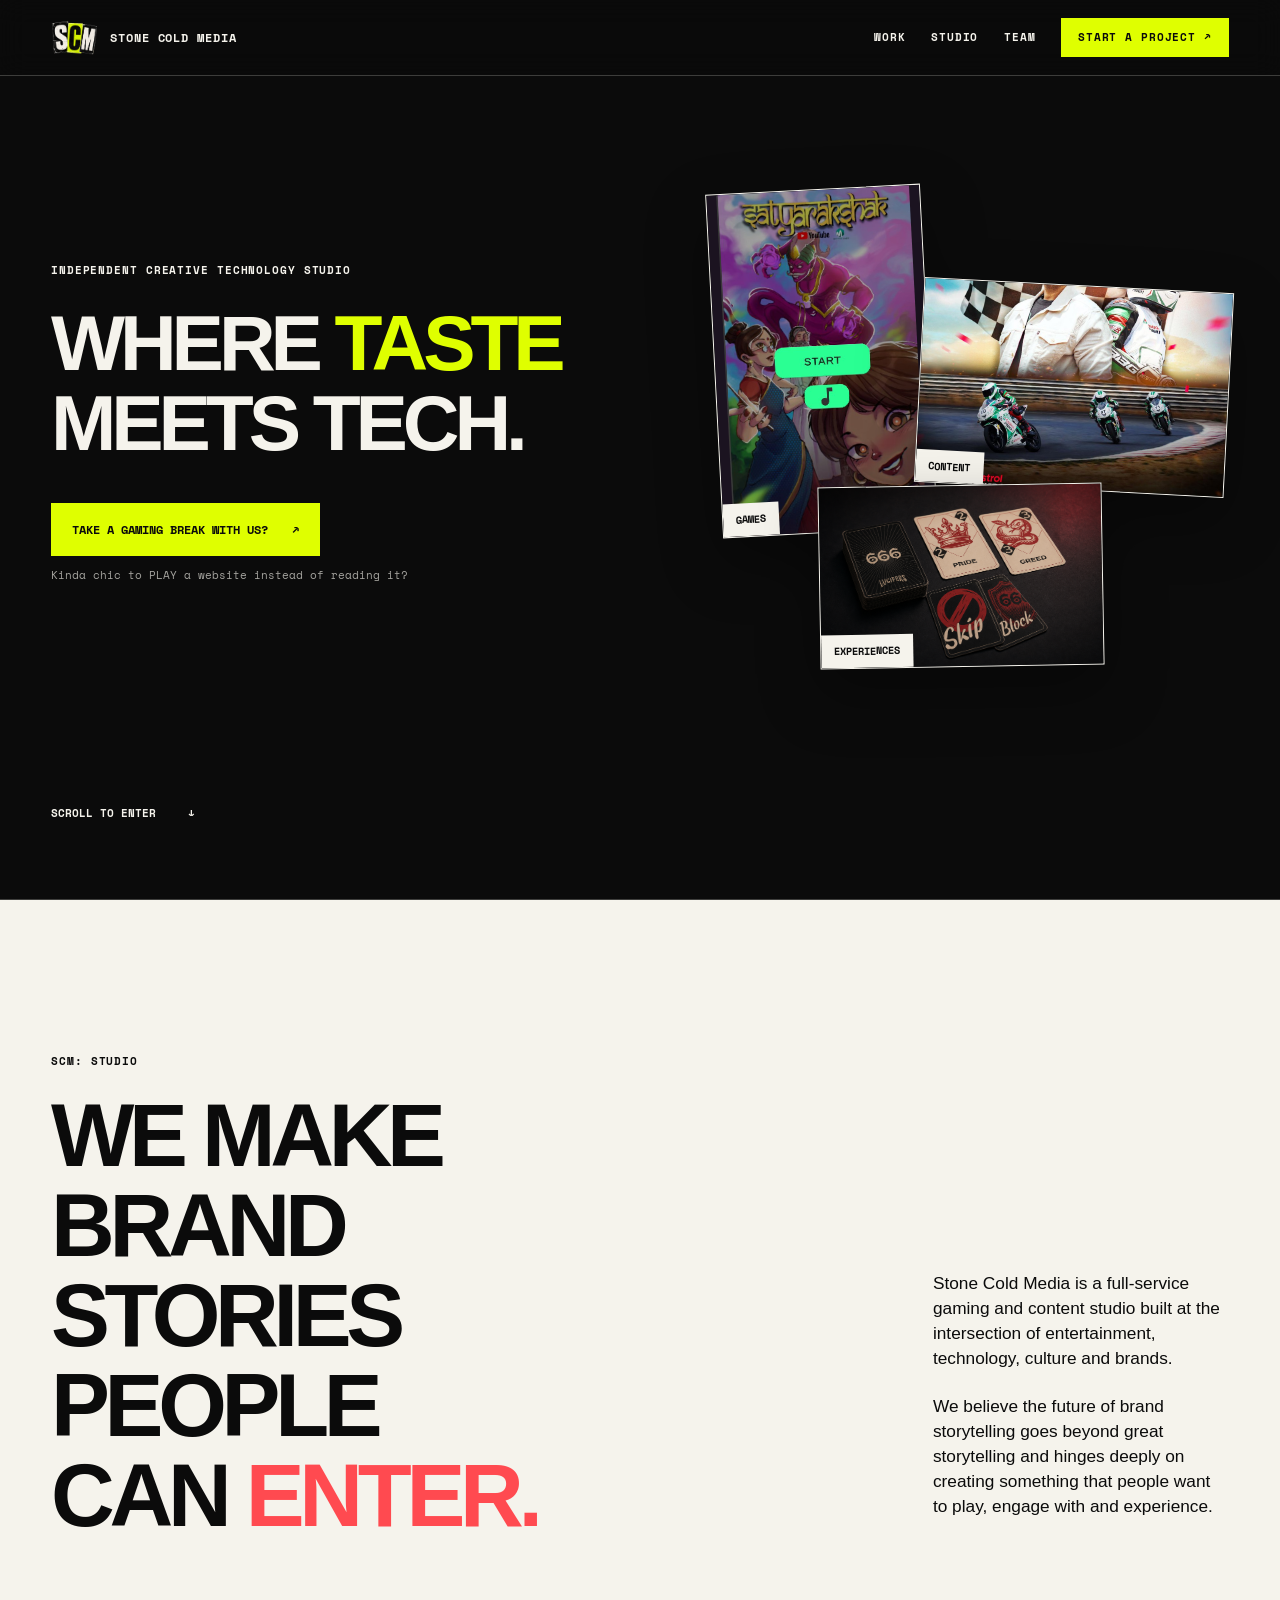
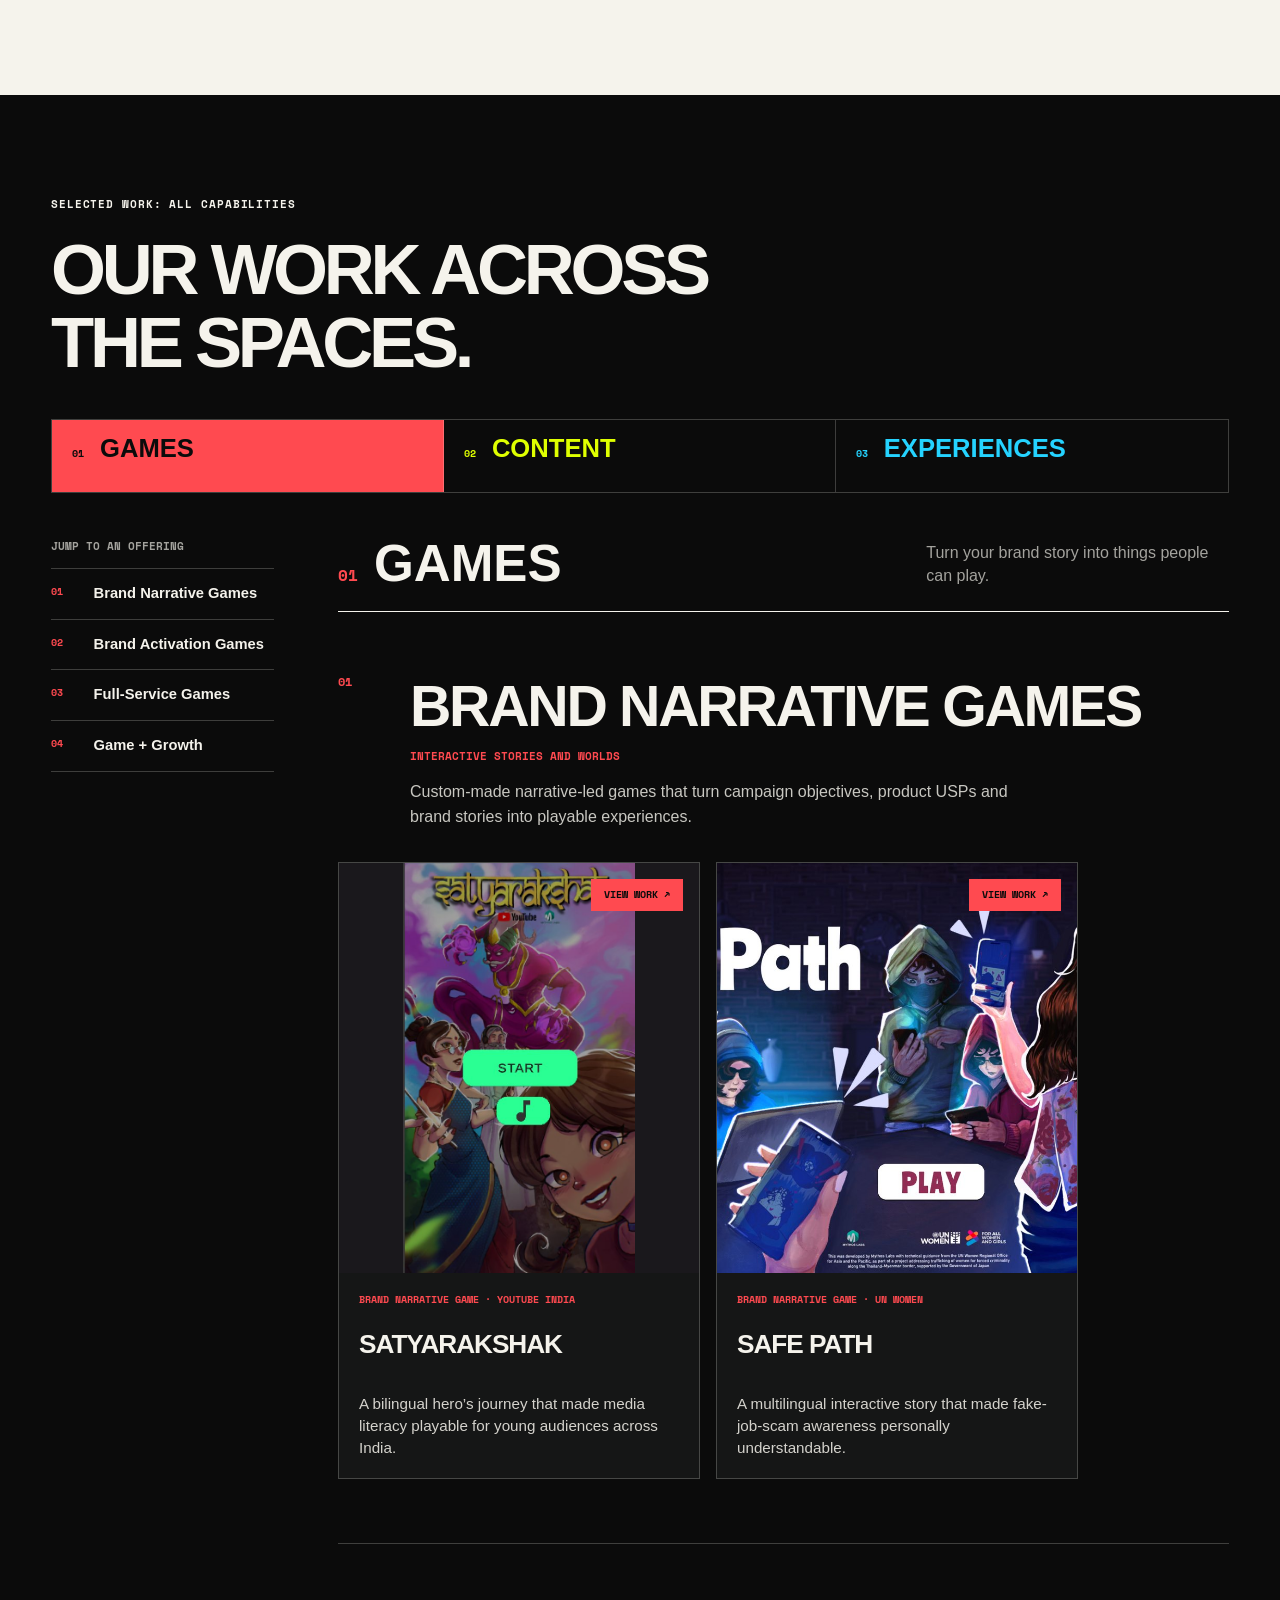
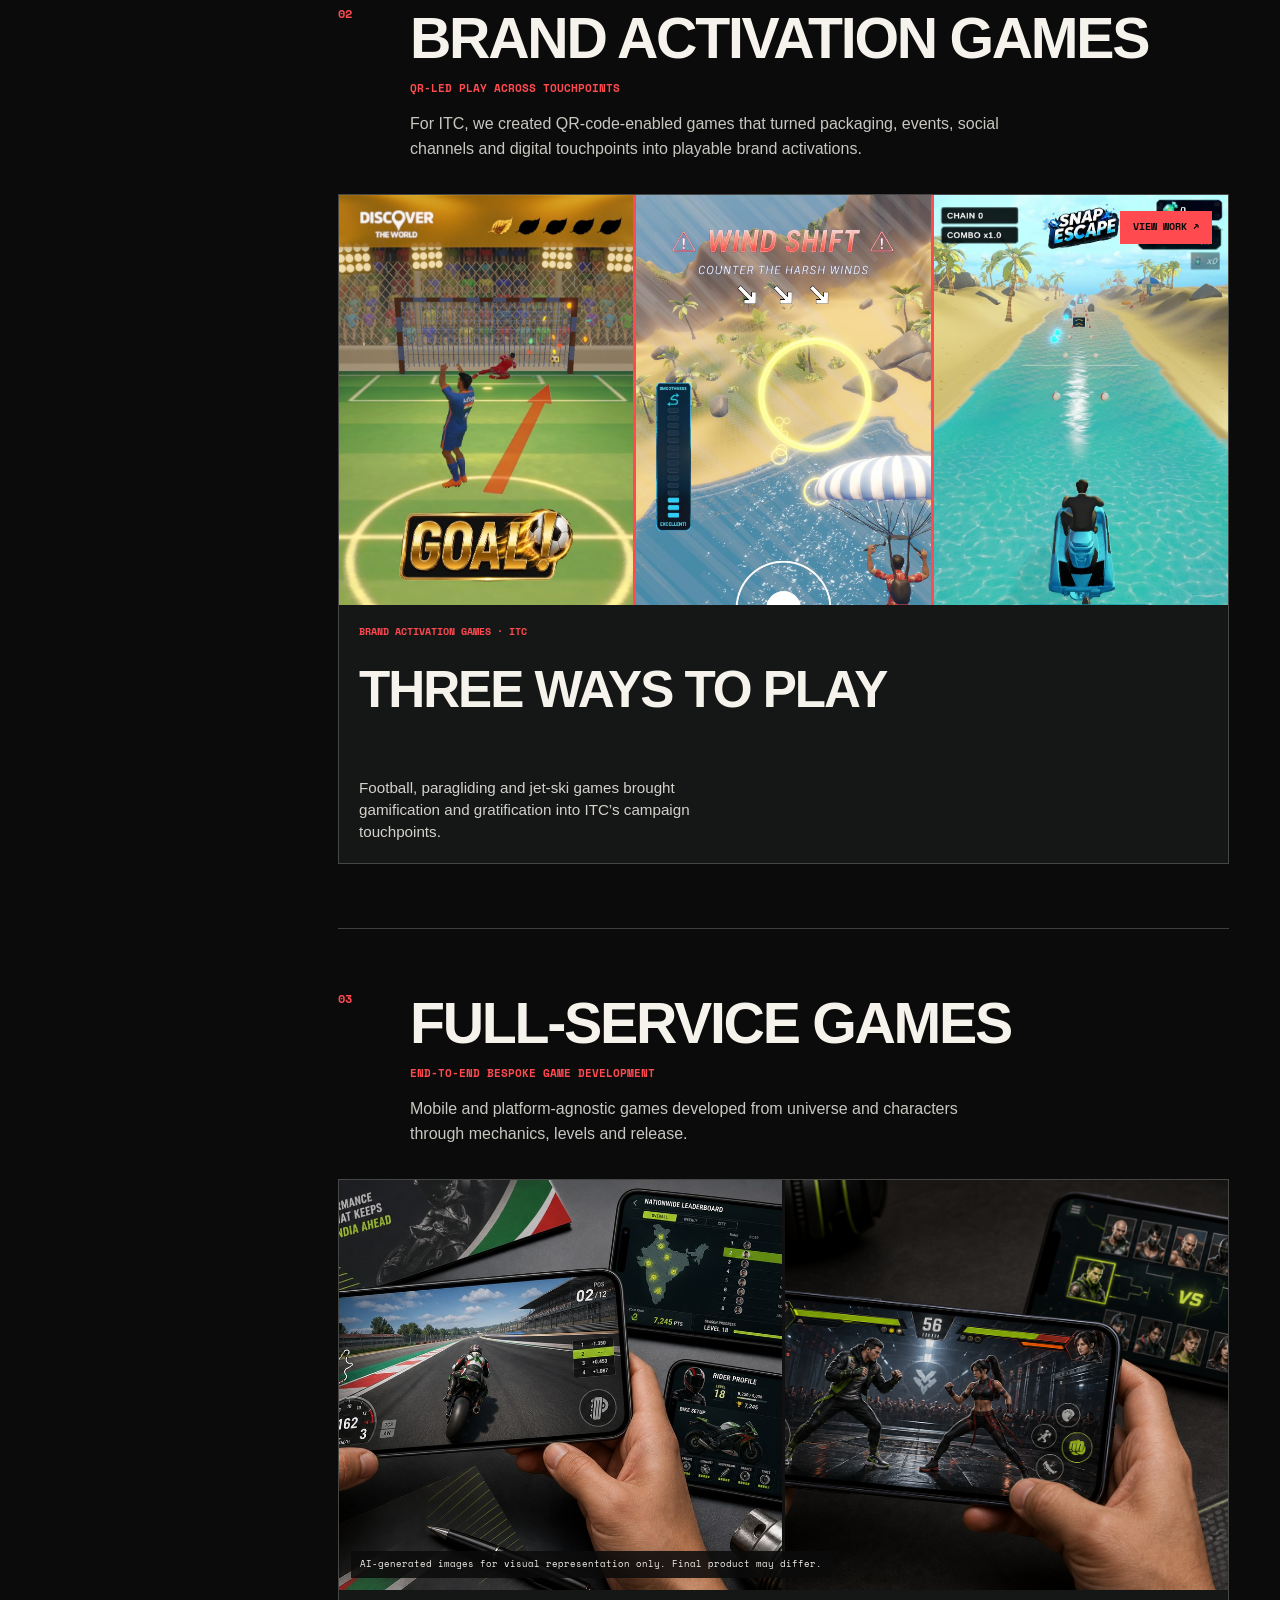
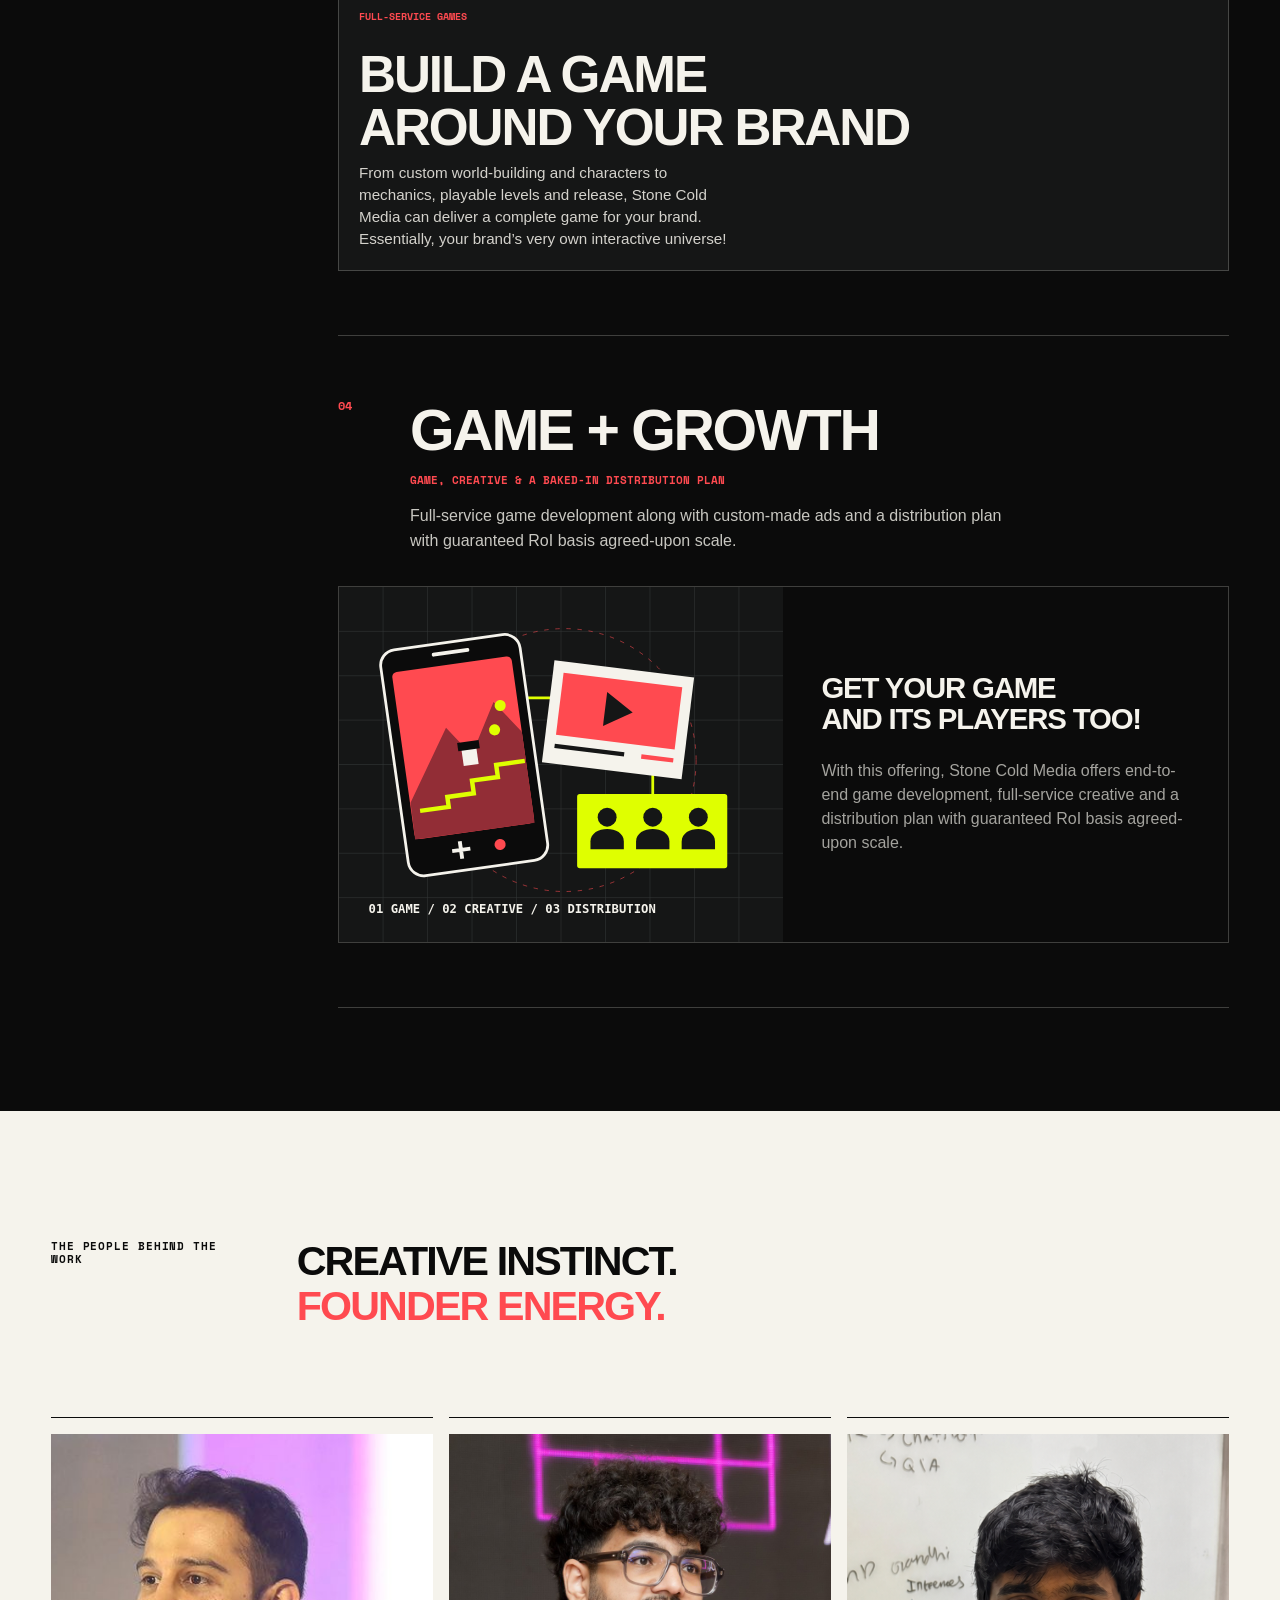
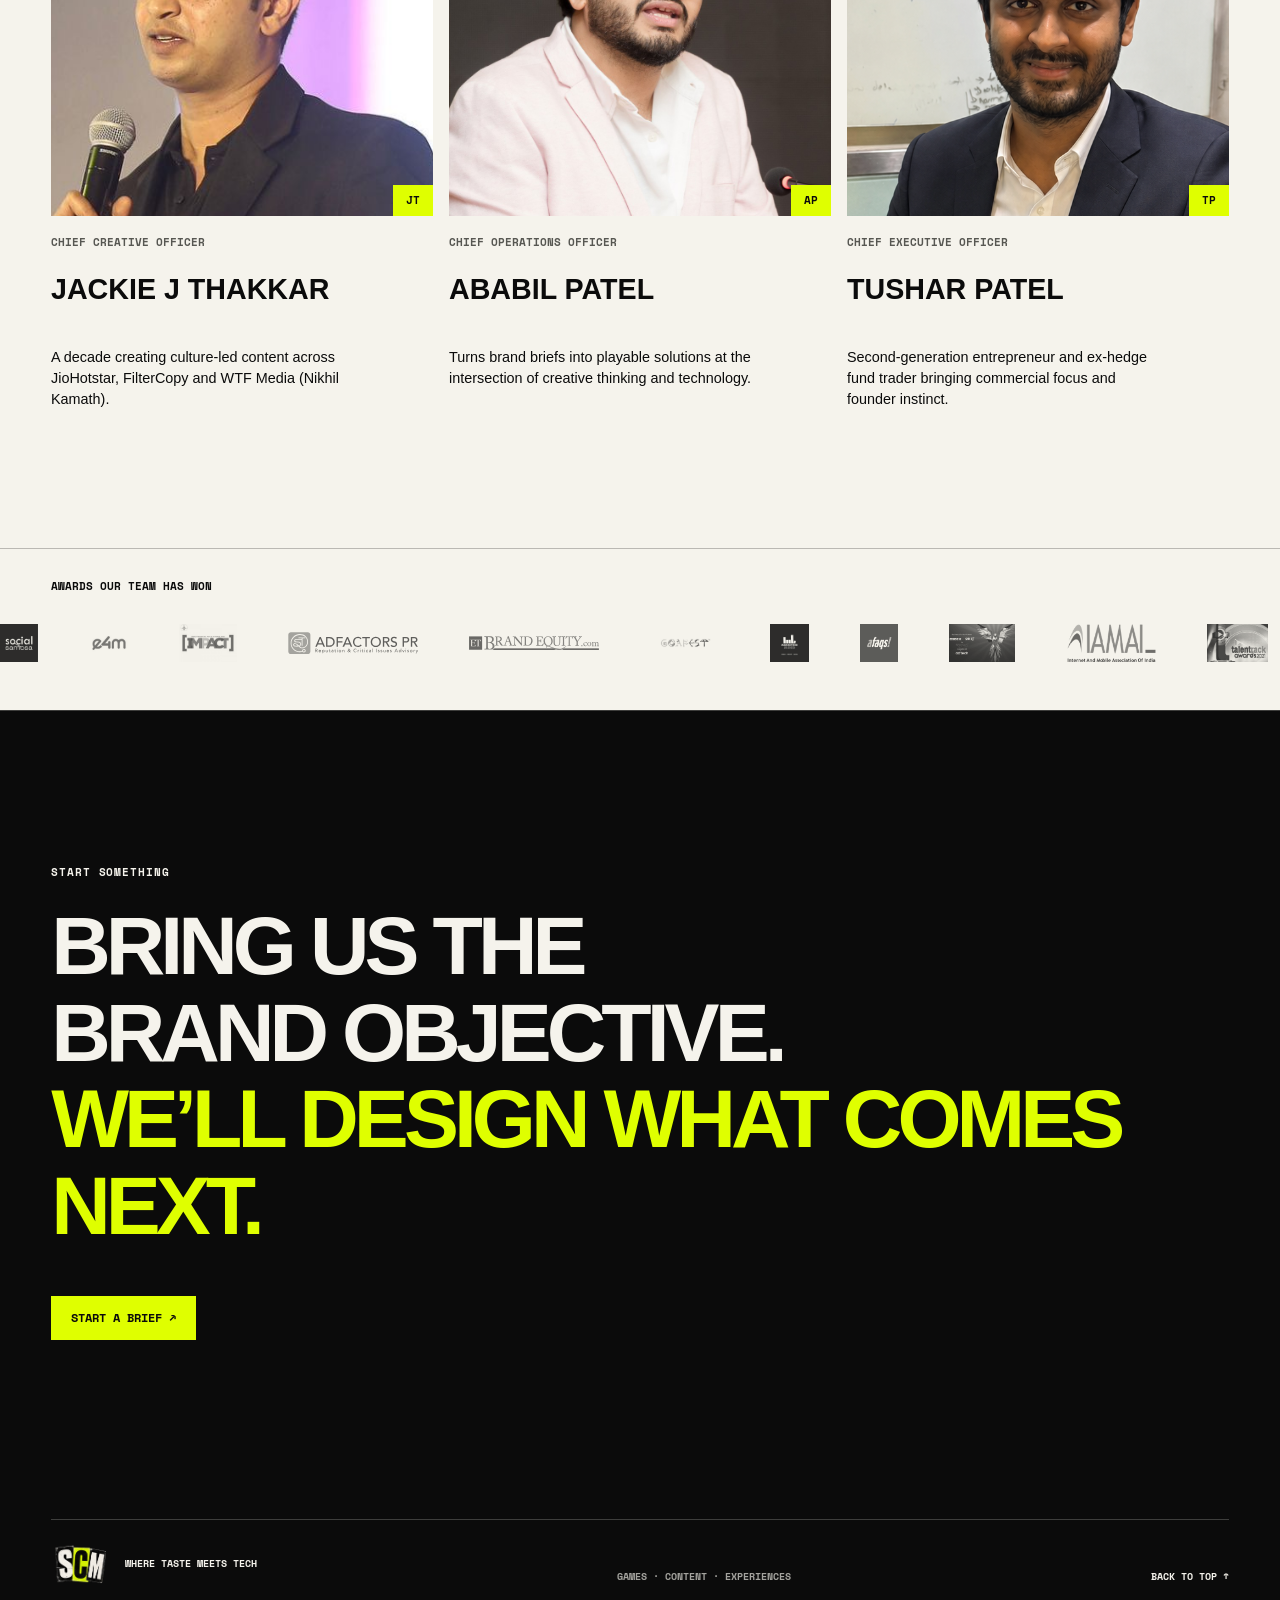
==== commit b837bd7f: "Publish updated studio copy and actor joke" ====
--- a/index.html
+++ b/index.html
@@ -28,7 +28,7 @@
         <div class="hero-title">
           <span class="hero-kicker">Independent creative technology studio</span>
           <h1 aria-label="Where Taste Meets Tech"><span>Where <em>taste</em></span><span class="hero-title-shift">meets tech.</span></h1>
-          <div class="hero-actions"><a class="experience-cta" href="./experience.html">Take a gaming break with us <span aria-hidden="true">↗</span></a><p>Kinda chic to PLAY a website instead of reading it?</p></div>
+          <div class="hero-actions"><a class="experience-cta" href="./experience.html">Take a gaming break with us? <span aria-hidden="true">↗</span></a><p>Kinda chic to PLAY a website instead of reading it?</p></div>
         </div>
         <div class="hero-reel" aria-label="Work across games, content and experiences">
           <a class="hero-frame hero-frame-game" href="https://satyarakshak.com/" target="_blank" rel="noreferrer">
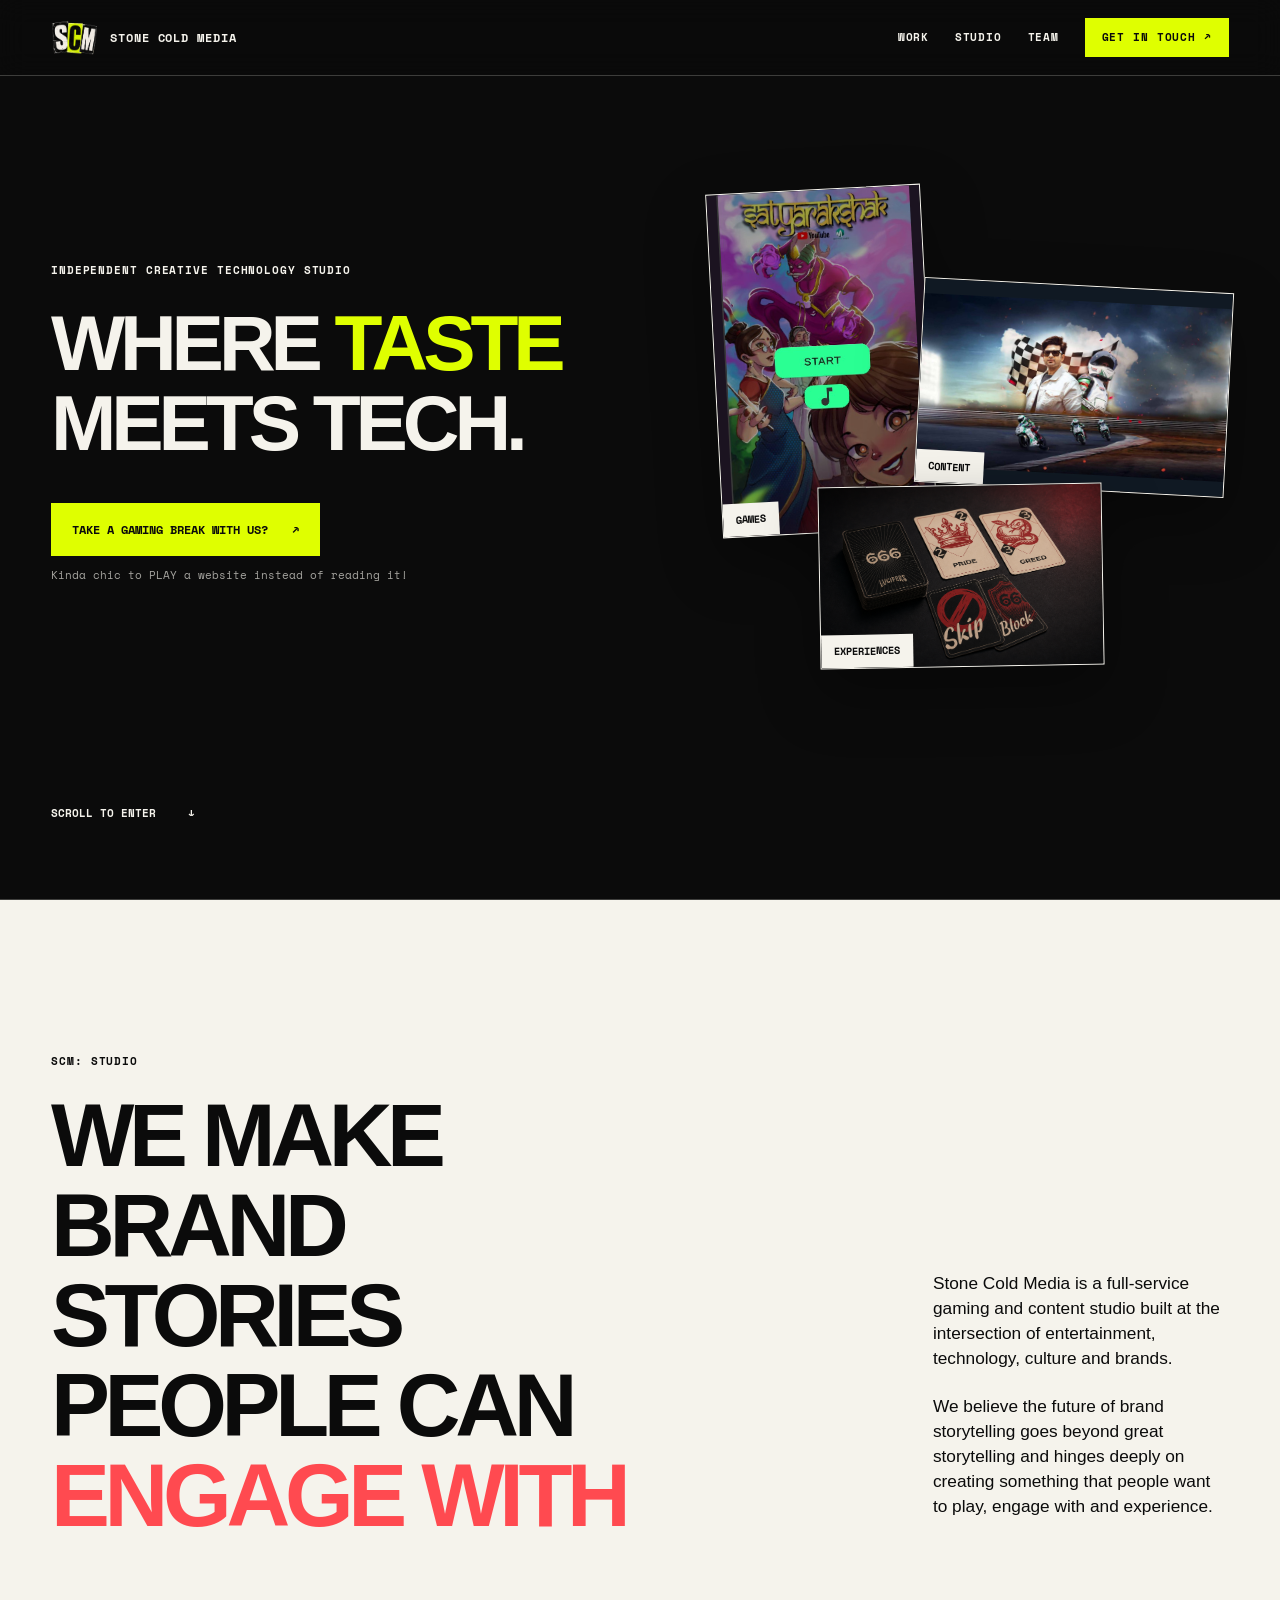
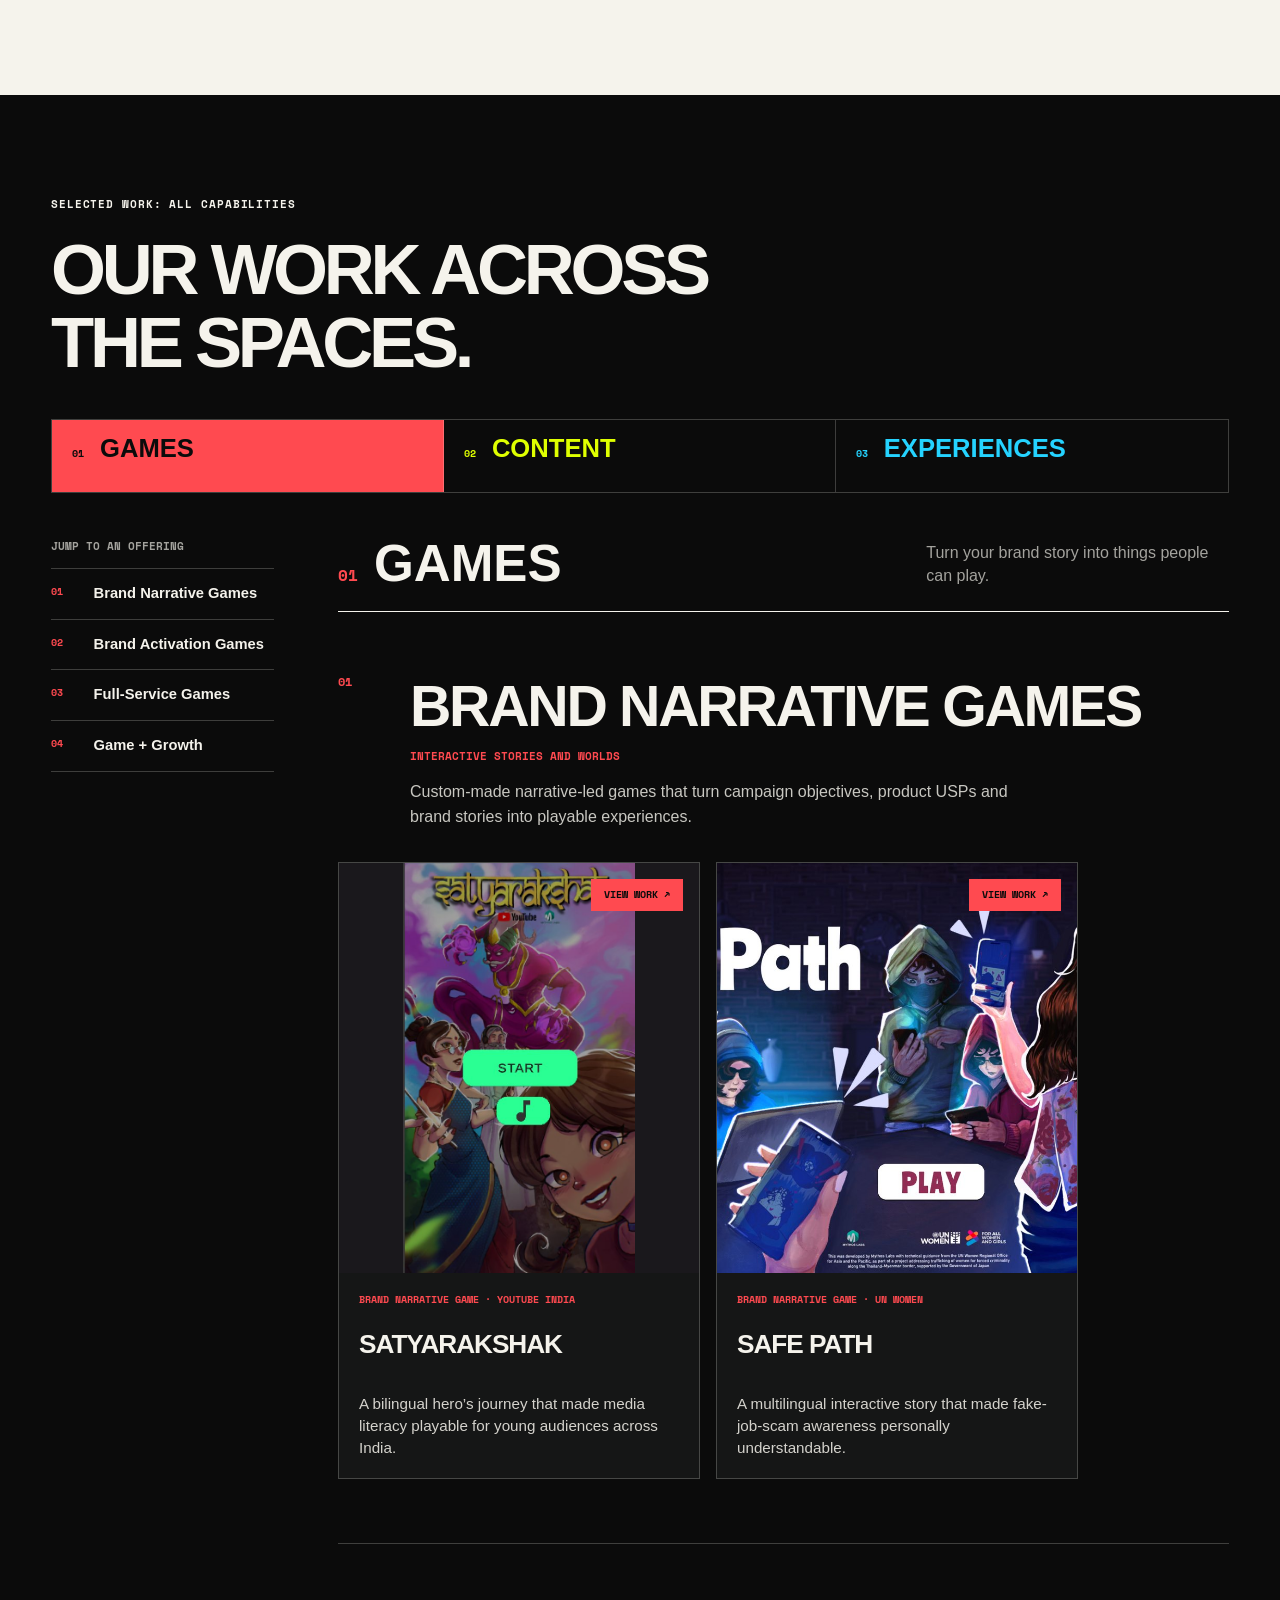
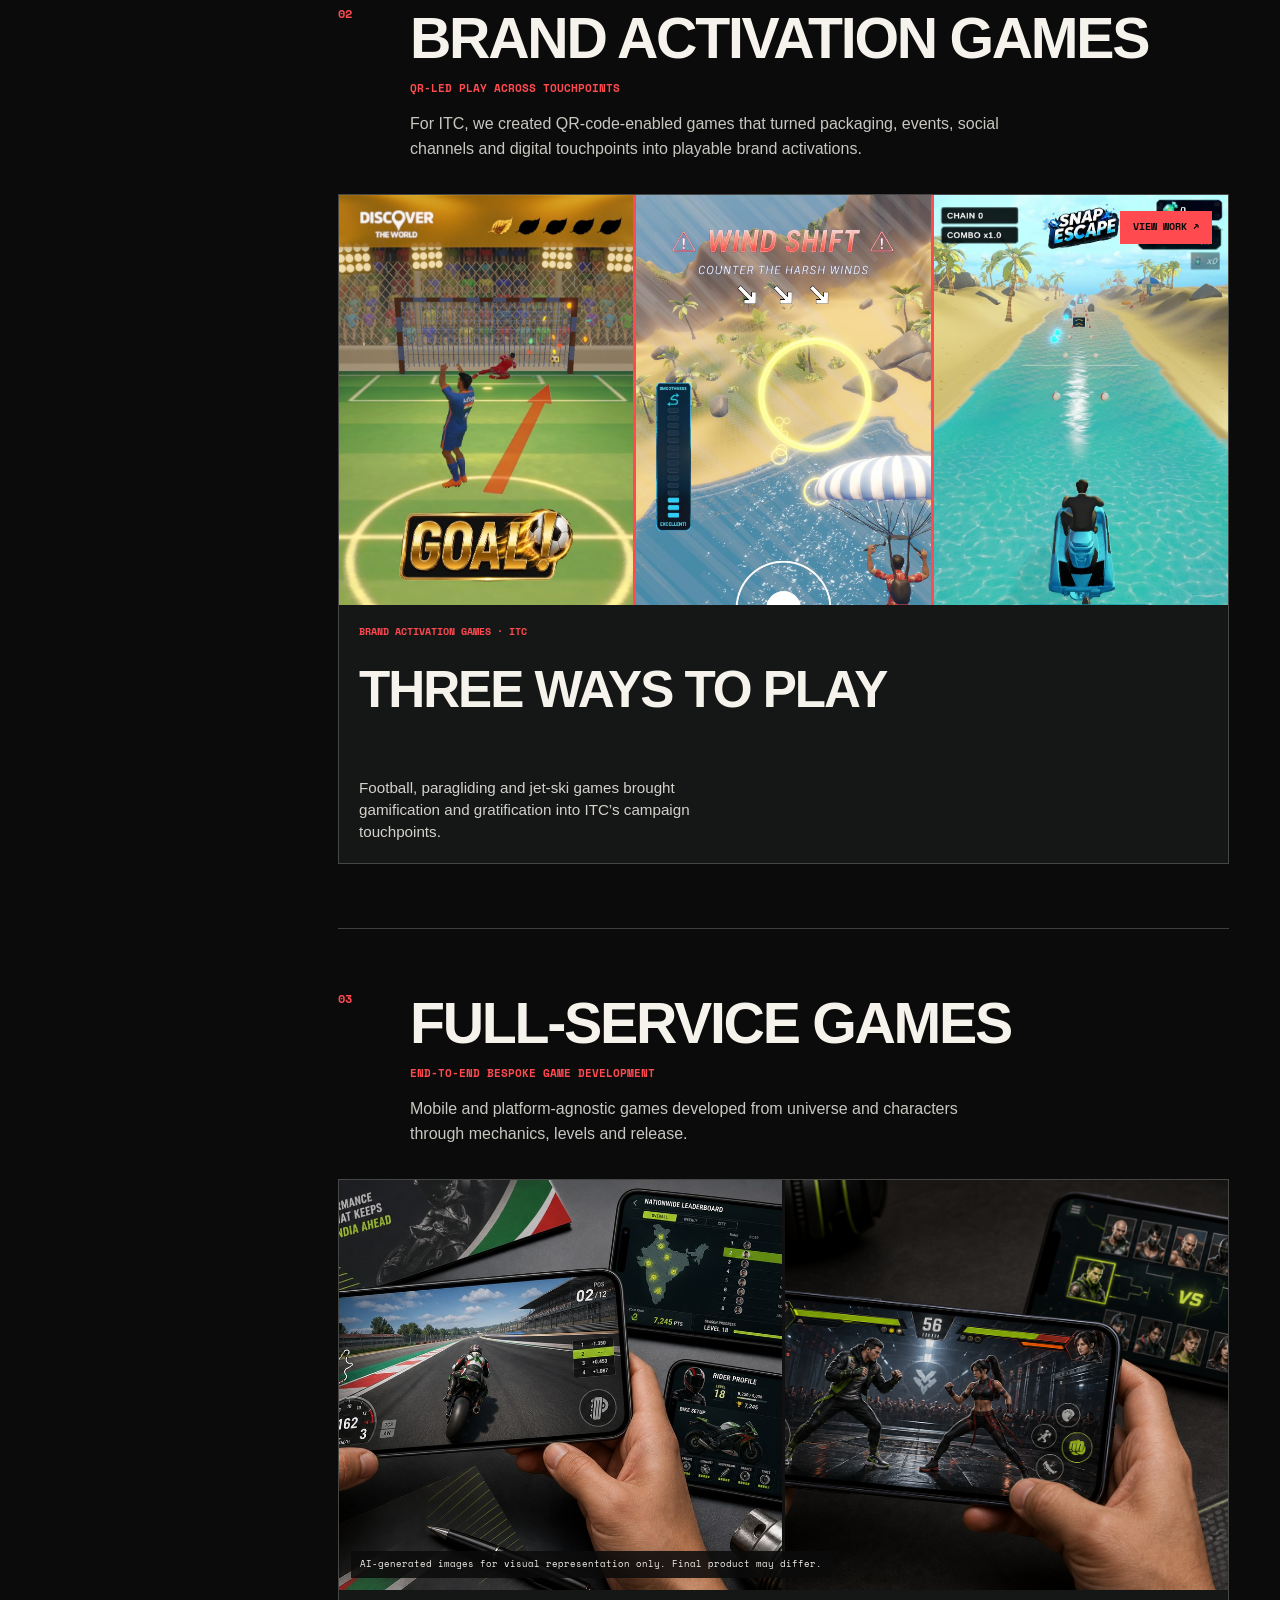
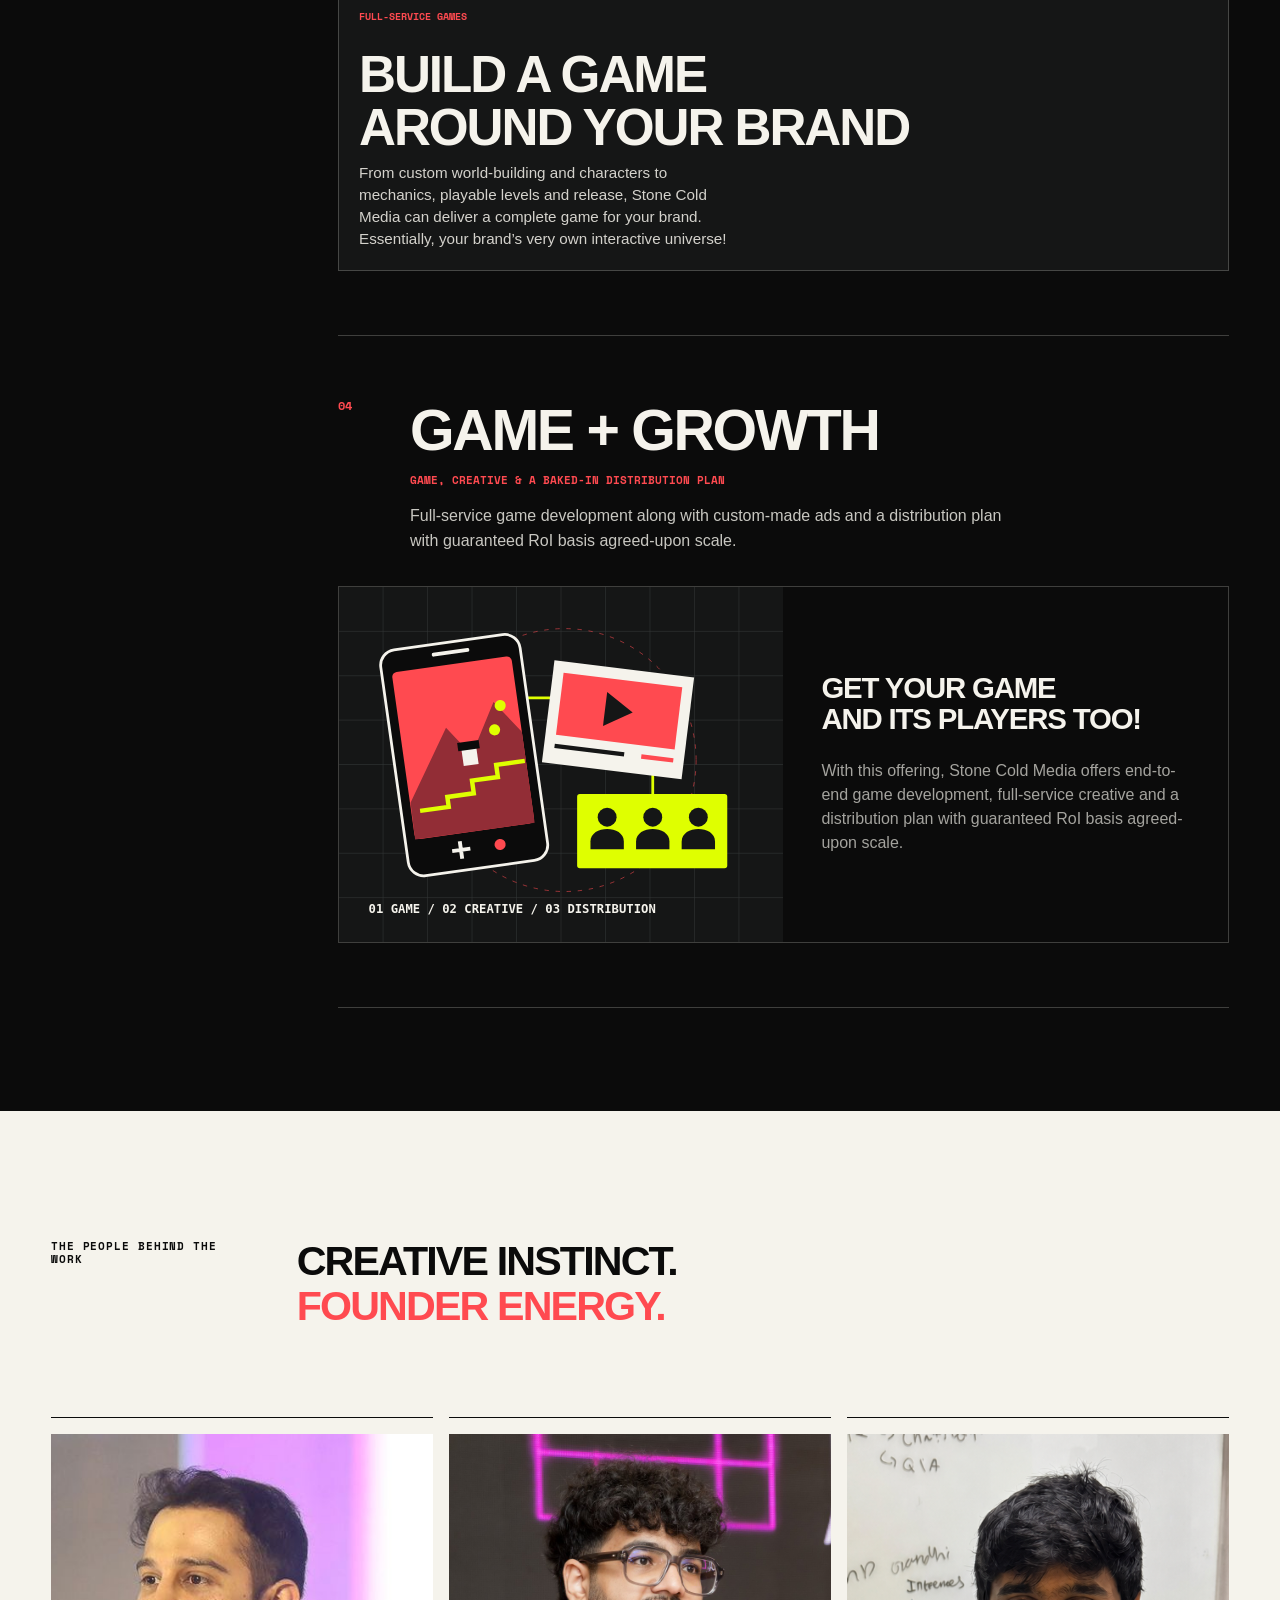
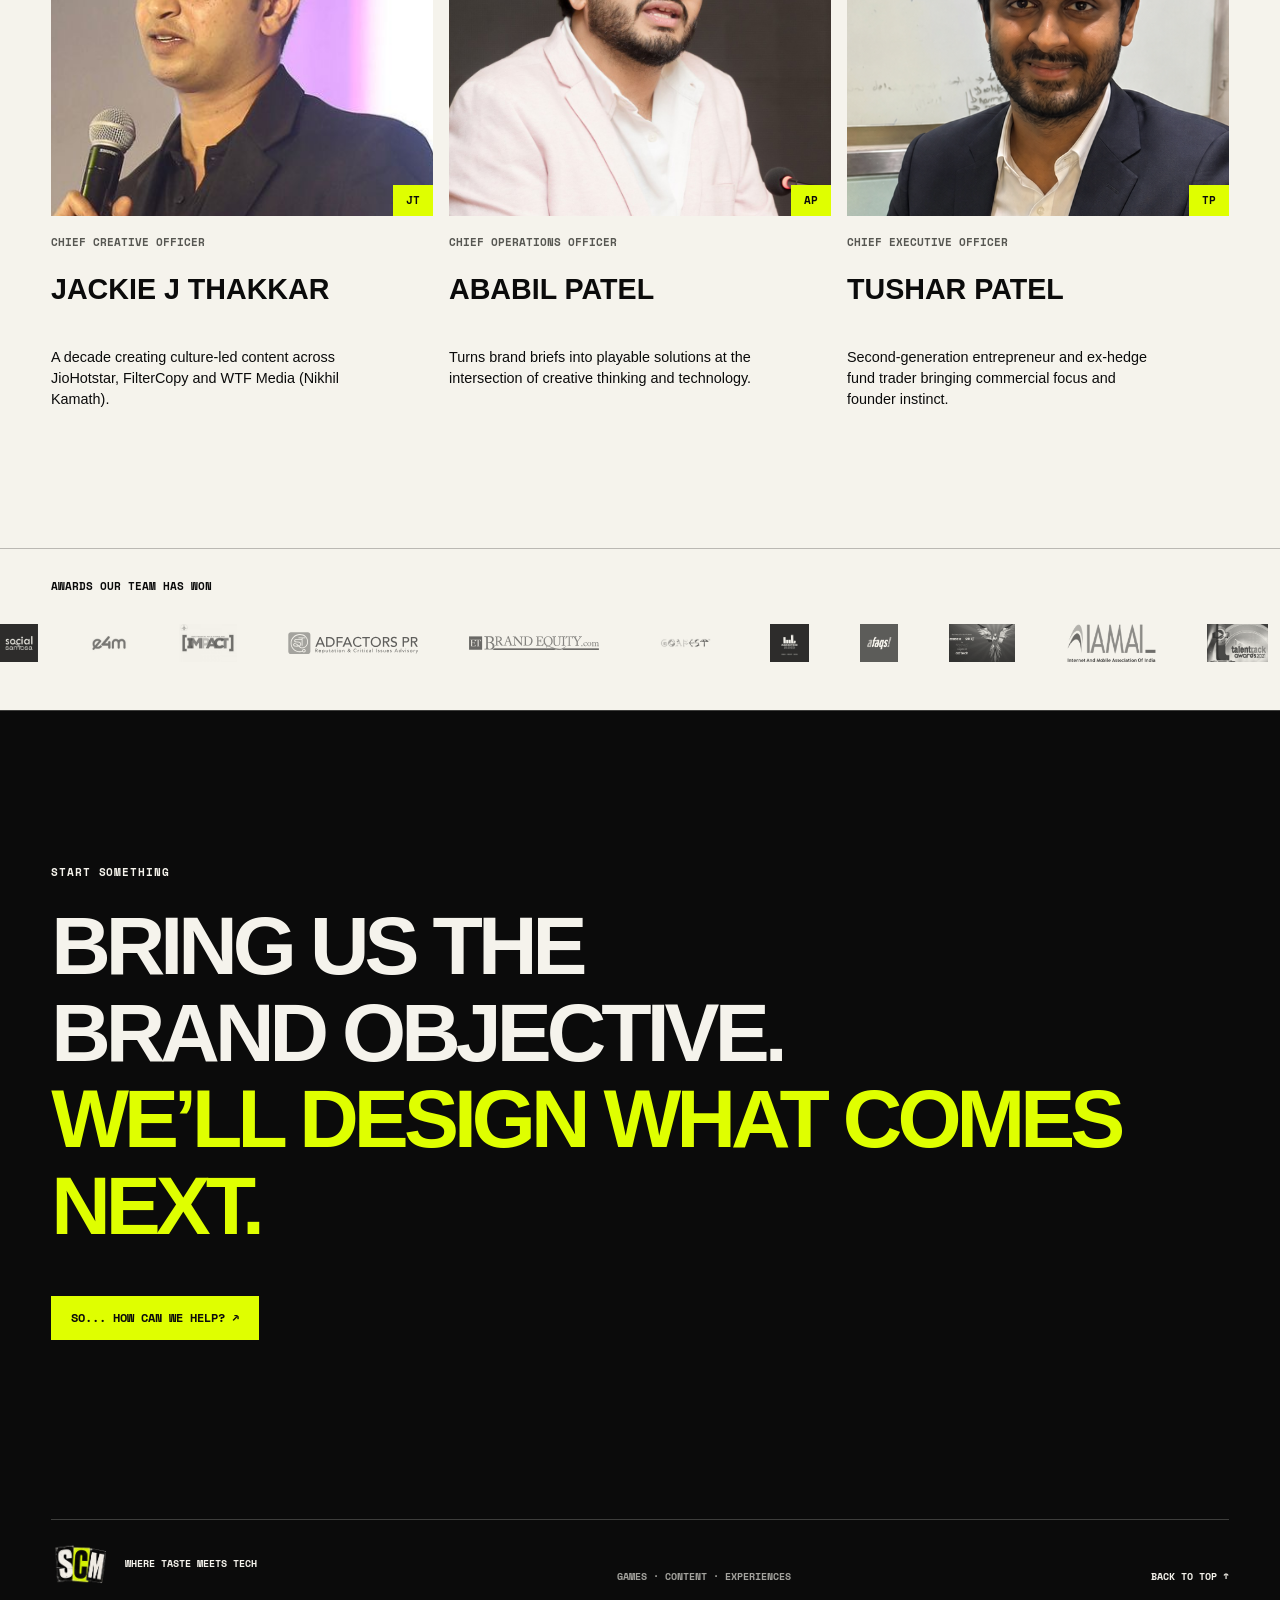
==== commit 574c3bc2: "Publish homepage copy and MotoStar preview corrections" ====
--- a/index.html
+++ b/index.html
@@ -6,9 +6,9 @@
     <meta name="description" content="Stone Cold Media is a full-service gaming and content studio making brand stories people can play, watch and experience." />
     <title>Stone Cold Media — Where Taste Meets Tech</title> 
-    <script type="module" crossorigin src="./assets/website-D684hKY7.js"></script>
-    <link rel="modulepreload" crossorigin href="./assets/portfolio-D4gkjE0V.js">
-    <link rel="stylesheet" crossorigin href="./assets/website-DzhwOGRh.css">
+    <script type="module" crossorigin src="./assets/website-GdHabwdP.js"></script>
+    <link rel="modulepreload" crossorigin href="./assets/portfolio-D0zkQt_X.js">
+    <link rel="stylesheet" crossorigin href="./assets/website-D0Alx6t_.css">
   </head>
   <body>
     <a class="skip-link" href="#work">Skip to work</a>
@@ -19,7 +19,7 @@
       </a>
       <button class="menu-button" type="button" aria-expanded="false" aria-controls="site-nav">Menu</button>
       <nav class="site-nav" id="site-nav" aria-label="Primary navigation">
-        <a href="#work">Work</a><a href="#studio">Studio</a><a href="#team">Team</a><a class="nav-contact" href="#contact">Start a project ↗</a>
+        <a href="#work">Work</a><a href="#studio">Studio</a><a href="#team">Team</a><a class="nav-contact" href="#contact">Get in Touch ↗</a>
       </nav>
     </header>
 
@@ -28,14 +28,14 @@
         <div class="hero-title">
           <span class="hero-kicker">Independent creative technology studio</span>
           <h1 aria-label="Where Taste Meets Tech"><span>Where <em>taste</em></span><span class="hero-title-shift">meets tech.</span></h1>
-          <div class="hero-actions"><a class="experience-cta" href="./experience.html">Take a gaming break with us? <span aria-hidden="true">↗</span></a><p>Kinda chic to PLAY a website instead of reading it?</p></div>
+          <div class="hero-actions"><a class="experience-cta" href="./experience.html">Take a gaming break with us? <span aria-hidden="true">↗</span></a><p>Kinda chic to PLAY a website instead of reading it!</p></div>
         </div>
         <div class="hero-reel" aria-label="Work across games, content and experiences">
           <a class="hero-frame hero-frame-game" href="https://satyarakshak.com/" target="_blank" rel="noreferrer">
             <img src="./assets/satya-home-LMHsPYCz.jpg" alt="Satyarakshak game start screen" /><span>Games</span>
           </a>
           <a class="hero-frame hero-frame-content" href="#offering-content-long-form">
-            <img src="./assets/hero-content-motostar-DHy7meoP.jpg" alt="India's Ultimate MotoStar" /><span>Content</span>
+            <img src="./assets/motostar-4Njg8t3G.jpg" alt="India's Ultimate MotoStar" /><span>Content</span>
           </a>
           <a class="hero-frame hero-frame-experience" href="#offering-experiences-physical">
             <img src="./assets/lucifer-case-study-v1-Bxgn5ptv.png" alt="Lucifer's Gold physical card game" /><span>Experiences</span>
@@ -47,7 +47,7 @@
       <section class="studio-intro" id="studio">
         <p class="section-mark">SCM: Studio</p>
         <div class="studio-copy">
-          <h2>We make brand stories people can <em>enter.</em></h2>
+          <h2>We make brand stories people can <em>engage with</em></h2>
           <div>
             <p>Stone Cold Media is a full-service gaming and content studio built at the intersection of entertainment, technology, culture and brands.</p>
             <p>We believe the future of brand storytelling goes beyond great storytelling and hinges deeply on creating something that people want to play, engage with and experience.</p>
@@ -118,7 +118,7 @@
 
       <section class="contact-preview" id="contact">
         <p class="section-mark">Start something</p><h2>Bring us the brand objective.<br /><span>We’ll design what comes next.</span></h2>
-        <a href="mailto:ababil@playinghuman.studio?subject=Stone%20Cold%20Media%20Brief">Start a brief ↗</a>
+        <a href="mailto:ababil@playinghuman.studio?subject=Stone%20Cold%20Media%20Brief">So... How Can We Help? ↗</a>
         <footer class="site-footer">
           <div class="footer-brand"><img src="./assets/scm-monogram-icon-v2-_fEehswn.png" alt="Stone Cold Media" /><span>Where Taste Meets Tech</span></div>
           <p>Games · Content · Experiences</p>
--- a/assets/website-D0Alx6t_.css
+++ b/assets/website-D0Alx6t_.css
@@ -0,0 +1 @@
+@font-face{font-family:SCM Mono;src:url(./SpaceMono-Regular-DFDYVJRE.ttf)format("truetype");font-display:swap}@font-face{font-family:SCM Mono;src:url(./SpaceMono-Bold-9tno74N4.ttf)format("truetype");font-weight:700;font-display:swap}:root{--black:#0b0b0b;--white:#f5f3ec;--red:#ff4a50;--acid:#dfff00;--cyan:#25d3ff;--muted:#a4a39e;--hairline:#f5f3ec38;--display:"Arial Black","Helvetica Neue",Arial,sans-serif;--body:"Helvetica Neue",Arial,sans-serif;--mono:"SCM Mono","Courier New",monospace;--pad:clamp(1.25rem,4vw,4.5rem);color:var(--white);background:var(--black);font-family:var(--body);font-synthesis:none}*{box-sizing:border-box}html{scroll-behavior:smooth}body{background:var(--black);margin:0;overflow-x:hidden}body:before{content:"";z-index:-1;opacity:.16;background-image:radial-gradient(circle,#fff .7px,#0000 .8px);background-size:22px 22px;position:fixed;inset:0}img{max-width:100%;display:block}a{color:inherit}button{color:inherit;font:inherit}.skip-link{z-index:1000;color:var(--black);background:var(--acid);padding:.8rem 1rem;position:fixed;top:-4rem;left:1rem}.skip-link:focus{top:1rem}.site-header{z-index:100;min-height:76px;padding:0 var(--pad);border-bottom:1px solid var(--hairline);-webkit-backdrop-filter:blur(14px);backdrop-filter:blur(14px);background:#0b0b0bb8;justify-content:space-between;align-items:center;transition:background .25s;display:flex;position:fixed;inset:0 0 auto}.site-header.is-scrolled{background:#0b0b0bf5}.brand{align-items:center;gap:.8rem;text-decoration:none;display:flex}.brand img{object-fit:contain;width:46px;height:38px}.brand span{font:700 .72rem/1 var(--mono);letter-spacing:.08em;text-transform:uppercase}.site-nav{align-items:center;gap:clamp(1rem,2vw,2rem);display:flex}.site-nav a{font:700 .68rem/1 var(--mono);letter-spacing:.08em;text-transform:uppercase;padding:.65rem 0;text-decoration:none}.site-nav a:not(.nav-contact):hover{color:var(--acid)}.site-nav .nav-contact{color:var(--black);background:var(--acid);border:1px solid var(--acid);padding:.8rem 1rem}.site-nav .nav-contact:hover{background:var(--white);border-color:var(--white)}.menu-button{border:1px solid var(--hairline);font:700 .7rem/1 var(--mono);text-transform:uppercase;background:0 0;padding:.7rem .8rem;display:none}.hero{min-height:100svh;padding:8.5rem var(--pad) 2rem;border-bottom:1px solid var(--hairline);align-items:end;display:grid;position:relative;overflow:hidden}.hero-title{z-index:2;align-self:start;position:relative}.hero-kicker,.section-mark{font:700 .7rem/1.2 var(--mono);letter-spacing:.08em;text-transform:uppercase;margin:0 0 1.5rem}.hero h1{max-width:10ch;font:900 clamp(5rem,12.6vw,12rem)/.78 var(--display);letter-spacing:-.075em;text-transform:uppercase;margin:0}.hero h1 span{display:block}.hero h1 em{color:var(--acid);font-style:normal}.hero-reel{z-index:1;top:13%;right:var(--pad);width:min(43vw,680px);height:70%;position:absolute}.hero-frame{border:1px solid var(--white);background:#171717;text-decoration:none;transition:transform .4s cubic-bezier(.2,.75,.2,1),filter .4s;display:block;position:absolute;overflow:hidden;box-shadow:0 24px 60px #00000057}.hero-frame img{object-fit:cover;width:100%;height:100%}.hero-frame span{color:var(--black);background:var(--white);font:700 .65rem/1 var(--mono);text-transform:uppercase;padding:.7rem .8rem;position:absolute;bottom:0;left:0}.hero-frame-game{width:41%;height:72%;top:0;left:2%;transform:rotate(-3deg)}.hero-frame-game img{object-fit:contain;background:#1b1320}.hero-frame-content{width:59%;height:43%;top:20%;right:0;transform:rotate(3deg)}.hero-frame-experience{width:54%;height:38%;bottom:0;left:22%;transform:rotate(-1deg)}.hero-reel:hover .hero-frame{filter:saturate(.65)}.hero-reel .hero-frame:hover{z-index:4;filter:saturate();transform:rotate(0)scale(1.025)}.hero-scroll{z-index:3;font:700 .68rem/1 var(--mono);text-transform:uppercase;justify-self:end;gap:2rem;text-decoration:none;display:flex;position:relative}.studio-intro{padding:clamp(6rem,12vw,11rem) var(--pad);background:var(--white);color:var(--black)}.studio-copy{grid-template-columns:minmax(0,1.45fr) minmax(280px,.55fr);align-items:end;gap:clamp(3rem,8vw,9rem);display:grid}.studio-copy h2{max-width:13ch;font:900 clamp(3.5rem,7.7vw,8rem)/.88 var(--display);letter-spacing:-.06em;text-transform:uppercase;margin:0}.studio-copy h2 em{color:var(--red);font-style:normal}.studio-copy p{margin:0 0 1.4rem;font-size:clamp(1.05rem,1.35vw,1.3rem);line-height:1.45}.portfolio{--active:var(--red);padding:clamp(5rem,8vw,8rem) var(--pad)}.portfolio[data-active-pillar=content]{--active:var(--acid)}.portfolio[data-active-pillar=experiences]{--active:var(--cyan)}.portfolio-head{grid-template-columns:1fr;gap:2.5rem;margin-bottom:3rem;display:grid}.portfolio-head h2{font:900 clamp(3.5rem,6.5vw,7rem)/.88 var(--display);letter-spacing:-.06em;text-transform:uppercase;margin:0}.pillar-selector{border:1px solid var(--hairline);grid-template-columns:repeat(3,minmax(0,1fr));width:100%;display:grid}.pillar-button{text-align:left;border:0;border-right:1px solid var(--hairline);cursor:pointer;background:0 0;align-items:baseline;gap:1rem;min-height:72px;padding:1rem 1.25rem;transition:color .2s,background .2s;display:flex}.pillar-button:last-child{border-right:0}.pillar-button span{font:700 .62rem/1 var(--mono)}.pillar-button strong{font:900 clamp(1.25rem,2vw,2rem)/1 var(--display);text-transform:uppercase}.pillar-games{color:var(--red)}.pillar-content{color:var(--acid)}.pillar-experiences{color:var(--cyan)}.pillar-button:hover,.pillar-button:focus-visible{background:#171717}.pillar-games.is-active{color:var(--black);background:var(--red)}.pillar-content.is-active{color:var(--black);background:var(--acid)}.pillar-experiences.is-active{color:var(--black);background:var(--cyan)}.portfolio-body{grid-template-columns:minmax(210px,.25fr) minmax(0,1fr);align-items:start;gap:clamp(2.5rem,5vw,5rem);display:grid}.offering-index{position:sticky;top:100px}.offering-index>p{color:var(--muted);font:700 .68rem/1 var(--mono);text-transform:uppercase;margin:0 0 1rem}.offering-buttons{display:grid}.offering-button{text-align:left;border-top:1px solid var(--hairline);grid-template-columns:2rem 1fr;gap:.65rem;padding:1rem 0;text-decoration:none;display:grid}.offering-button:last-child{border-bottom:1px solid var(--hairline)}.offering-button span{color:var(--active);font:700 .65rem/1.2 var(--mono)}.offering-button strong{font-size:clamp(.92rem,1.15vw,1.1rem);line-height:1.2}.offering-button:hover,.offering-button:focus-visible{color:var(--active)}.project-stage-head{border-bottom:1px solid var(--white);justify-content:space-between;align-items:end;gap:2rem;padding-bottom:1.5rem;display:flex}.project-stage-head>div{align-items:baseline;gap:1rem;display:flex}.project-stage-head span{color:var(--active);font:700 1rem/1 var(--mono)}.project-stage-head h3{font:900 clamp(2rem,4vw,4.5rem)/.9 var(--display);text-transform:uppercase;margin:0}.project-stage-head p{max-width:34ch;color:var(--muted);text-align:right;margin:0;font-size:1rem;line-height:1.4}.project-grid{padding-top:0;display:block}.offering-group{border-bottom:1px solid var(--hairline);padding:clamp(3rem,5vw,5rem) 0;scroll-margin-top:92px}.offering-group>header{grid-template-columns:3.5rem minmax(0,1fr);gap:1rem;margin-bottom:2rem;display:grid}.offering-group>header>span{color:var(--active);font:700 .78rem/1 var(--mono)}.offering-group h4{font:900 clamp(2.4rem,4.7vw,5rem)/.88 var(--display);letter-spacing:-.04em;text-transform:uppercase;margin:0}.offering-formats{color:var(--active);font:700 .68rem/1.4 var(--mono);text-transform:uppercase;margin:.8rem 0 0}.offering-description{color:#c8c7c1;max-width:68ch;margin:1rem 0 0;font-size:1rem;line-height:1.55}.offering-work{grid-template-columns:repeat(12,1fr);gap:1rem;display:grid}.project-card{min-height:0;color:var(--white);border:1px solid var(--hairline);background:#151616;grid-column:span 6;grid-template-rows:minmax(280px,380px) auto;text-decoration:none;display:grid;position:relative;overflow:hidden}.project-card:nth-child(3n+1){grid-column:span 7}.project-card:nth-child(3n+2){grid-column:span 5}.project-card img{object-fit:cover;width:100%;height:100%;transition:transform .55s cubic-bezier(.2,.7,.2,1),filter .4s}.project-card-copy{padding:1.25rem;position:static}.project-card-copy span{color:var(--active);font:700 .63rem/1.35 var(--mono);text-transform:uppercase}.project-card-copy h4{margin:.65rem 0 .45rem;font-size:clamp(2rem,3vw,3.2rem)}.project-card-copy p{color:#d4d2cc;max-width:46ch;margin:0;font-size:.95rem;line-height:1.45}.project-card b{z-index:3;color:var(--black);background:var(--active);font:700 .62rem/1 var(--mono);text-transform:uppercase;padding:.7rem .8rem;position:absolute;top:1rem;right:1rem}.project-card:hover img{filter:saturate(1.12);transform:scale(1.035)}.capability-card{border:1px solid var(--hairline);grid-column:1/-1;grid-template-columns:.35fr 1fr;align-items:end;gap:2rem;min-height:260px;padding:1.5rem;display:grid}.capability-card span{color:var(--active);font:700 .68rem/1 var(--mono);text-transform:uppercase;align-self:start}.capability-card h4{max-width:14ch;font:900 clamp(2.3rem,4vw,4.5rem)/.9 var(--display);text-transform:uppercase;margin:3rem 0 1rem}.capability-card p{max-width:55ch;color:var(--muted);margin:0;line-height:1.5}.project-card-portrait,.project-card-contain{grid-column:span 5!important}.project-card-landscape{grid-column:span 7}.project-card-triptych,.project-card-concept{grid-column:1/-1}.offering-work>.project-card:only-child{grid-column:1/-1!important}.project-media{background:#111;height:clamp(300px,32vw,430px);position:relative;overflow:hidden}.project-media img{object-fit:cover;width:100%;height:100%}.project-media-portrait,.project-media-contain{background:#1a181c}.project-media-portrait img,.project-media-contain img{object-fit:contain}.project-media-triptych{background:var(--active);grid-template-columns:repeat(3,1fr);gap:3px;display:grid}.project-media-triptych img{object-fit:cover;min-width:0}.project-media-concept{grid-template-columns:repeat(2,1fr);gap:3px;display:grid}.project-media-concept small{color:var(--white);font:.58rem/1.35 var(--mono);background:#0b0b0bdb;padding:.45rem .55rem;position:absolute;bottom:.75rem;left:.75rem}.team{padding:clamp(6rem,10vw,10rem) var(--pad) 0;color:var(--black);background:var(--white)}.team-heading{grid-template-columns:.35fr 1.65fr;align-items:start;gap:3rem;margin-bottom:clamp(4rem,7vw,7rem);display:grid}.team-heading h2{white-space:nowrap;font:900 clamp(1.15rem,3.5vw,4rem)/.95 var(--display);letter-spacing:-.045em;text-transform:uppercase;margin:0}.team-heading h2 span{color:var(--red)}.founder-grid{grid-template-columns:repeat(3,1fr);gap:1rem;display:grid}.founder-card{border-top:1px solid var(--black);padding-top:1rem}.founder-photo{aspect-ratio:4/5;background:#d8d6cf;position:relative;overflow:hidden}.founder-photo img{object-fit:cover;width:100%;height:100%;transition:transform .5s cubic-bezier(.2,.7,.2,1)}.founder-card:hover .founder-photo img{transform:scale(1.02)}.founder-card-ababil .founder-photo img{transform:scaleX(-1)}.founder-card-ababil:hover .founder-photo img{transform:scaleX(-1)scale(1.02)}.founder-photo span{color:var(--black);background:var(--acid);font:700 .68rem/1 var(--mono);padding:.65rem .8rem;position:absolute;bottom:0;right:0}.founder-info{padding:1.2rem 0 3rem}.founder-info p{color:#575752;font:700 .66rem/1 var(--mono);text-transform:uppercase;margin:0 0 .55rem}.founder-info h3{font:900 clamp(2rem,3vw,3.6rem)/.9 var(--display);text-transform:uppercase;margin:0 0 .75rem}.founder-info small{max-width:38ch;font-size:.9rem;line-height:1.45;display:block}.awards{margin:clamp(3rem,7vw,7rem) calc(var(--pad)*-1) 0;border-top:1px solid #0b0b0b40;padding:2rem 0 3rem;overflow:hidden}.awards>p{padding:0 var(--pad);font:700 .68rem/1 var(--mono);text-transform:uppercase;margin:0 0 2rem}.award-rail{align-items:center;gap:clamp(2rem,4vw,5rem);width:max-content;padding-right:clamp(2rem,4vw,5rem);animation:34s linear infinite award-scroll;display:flex}.award-rail:hover{animation-play-state:paused}.award-rail img{object-fit:contain;mix-blend-mode:multiply;filter:grayscale();opacity:.82;flex:none;width:auto;max-width:130px;height:clamp(26px,3vw,44px)}@keyframes award-scroll{to{transform:translate(-50%)}}.contact-preview{padding:clamp(7rem,12vw,13rem) var(--pad) 2rem;border-top:1px solid var(--hairline)}.contact-preview h2{font:900 clamp(3.5rem,8vw,8.5rem)/.88 var(--display);letter-spacing:-.06em;text-transform:uppercase;margin:0 0 3rem}.contact-preview h2 span{color:var(--acid)}.contact-preview>a{color:var(--black);background:var(--acid);font:700 .72rem/1 var(--mono);text-transform:uppercase;padding:1rem 1.25rem;text-decoration:none;display:inline-block}.site-footer{border-top:1px solid var(--hairline);font:700 .65rem/1.3 var(--mono);text-transform:uppercase;justify-content:space-between;align-items:end;gap:2rem;margin-top:clamp(7rem,14vw,14rem);padding-top:1.5rem;display:flex}.footer-brand{align-items:center;gap:1rem;display:flex}.footer-brand img{object-fit:contain;width:58px;height:40px}.site-footer p{color:var(--muted);margin:0}.site-footer a{text-decoration:none}button:focus-visible,a:focus-visible{outline:2px solid var(--acid);outline-offset:4px}@media (width<=980px){.hero h1{font-size:clamp(4.5rem,14vw,8rem)}.hero-reel{opacity:.86;width:58vw;height:60%;top:26%}.studio-copy,.portfolio-body,.team-heading{grid-template-columns:1fr}.portfolio-body{gap:3rem}.offering-index{position:static}.offering-buttons{grid-template-columns:repeat(2,1fr);gap:0 1.5rem}.founder-grid{grid-template-columns:repeat(2,1fr)}.founder-card:last-child{grid-column:1/-1;grid-template-columns:1fr 1fr;gap:1rem;display:grid}.founder-card:last-child .founder-info{align-self:end}}@media (width<=680px){.site-header{min-height:64px}.brand span{display:none}.menu-button{display:block}.site-nav{padding:1.5rem var(--pad);border-bottom:1px solid var(--hairline);background:var(--black);display:none;position:fixed;inset:64px 0 auto}.site-nav.is-open{gap:.5rem;display:grid}.site-nav .nav-contact{text-align:center}.hero{min-height:850px;padding-top:7rem}.hero h1{font-size:clamp(4.1rem,19vw,6.8rem)}.hero-title-shift{margin-left:0}.hero-reel{width:92vw;height:49%;top:42%;right:-8%}.hero-frame-game{width:44%;height:70%}.hero-frame-content{width:58%;height:45%}.hero-frame-experience{width:55%;height:38%}.hero-scroll{justify-self:start}.studio-copy{gap:2.5rem}.pillar-button{justify-content:center;min-height:58px;padding:.8rem .5rem}.pillar-button span{display:none}.pillar-button strong{font-size:.9rem}.offering-buttons{grid-template-columns:1fr}.project-stage-head{display:grid}.project-stage-head p{text-align:left}.offering-group>header{grid-template-columns:2.25rem 1fr}.project-card,.project-card:nth-child(n),.capability-card{grid-column:1/-1}.project-card{grid-template-rows:280px auto}.capability-card,.founder-grid{grid-template-columns:1fr}.founder-card:last-child{grid-column:auto;display:block}.site-footer{display:grid}.award-rail{gap:2.5rem}}@media (prefers-reduced-motion:reduce){html{scroll-behavior:auto}*,:before,:after{scroll-behavior:auto!important;transition-duration:.01ms!important;animation-duration:.01ms!important}}html{scroll-padding-top:100px}.hero{grid-template-columns:minmax(0,1.15fr) minmax(0,1fr);align-items:center;gap:3rem;min-height:100svh;padding-top:9rem}.hero-title{align-self:center;min-width:0}.hero-kicker{line-height:1.5;display:block}.hero h1{letter-spacing:-.065em;max-width:none;font-size:clamp(3rem,6.1vw,8rem);line-height:.98}.hero-title-shift{margin-left:0}.hero-reel{aspect-ratio:1.1;opacity:1;justify-self:center;width:100%;max-width:680px;height:auto;margin:1rem 0;position:relative;inset:auto}.hero-scroll{grid-column:1/-1;justify-self:start;padding:1rem 0;line-height:1.5}.hero-actions{margin-top:2.5rem}.experience-cta{background:var(--acid);max-width:100%;color:var(--black);font:700 .75rem/1.5 var(--mono);text-transform:uppercase;cursor:pointer;border:0;justify-content:space-between;align-items:center;gap:1.5rem;padding:1.1rem 1.3rem;display:inline-flex}.experience-cta:hover{background:var(--white)}.hero-actions p{color:var(--muted);font:.68rem/1.5 var(--mono)}.studio-copy>*,.project-stage,.founder-card,.project-card,.project-stage-head>*{min-width:0}.team-heading h2{white-space:normal}.project-stage-head{flex-wrap:wrap}.project-stage-head p{text-align:left}.offering-group h4,.founder-info h3,.contact-preview h2{overflow-wrap:normal;word-break:normal}.project-card-copy{container-type:inline-size}.project-card-copy h4{font-size:clamp(1rem,8.2cqi,3.2rem);line-height:1.05}.capability-card-illustrated{grid-template-columns:minmax(0,1fr) minmax(0,1fr);align-items:center;gap:0;padding:0}.capability-card-illustrated>img{object-fit:cover;width:100%;height:100%}.capability-card-illustrated>div{padding:clamp(1.25rem,3vw,3rem)}.capability-card-illustrated h4{max-width:none;margin:0 0 1.5rem;font-size:clamp(2rem,3.3vw,3.8rem)}.founder-photo{aspect-ratio:1}.founder-photo img{object-fit:cover;max-width:none;position:absolute;transform:none!important}.founder-card:first-child .founder-photo img{width:220%;height:auto;top:-100%;left:-54%}.founder-card:nth-child(2) .founder-photo img{width:240%;height:auto;top:-10%;left:-60%}.founder-card:nth-child(3) .founder-photo img{width:185%;height:auto;top:-39%;left:-43%}.experience{width:100%;max-width:none;height:100dvh;max-height:none;color:var(--white);overscroll-behavior:contain;background:#101313;border:0;margin:0;padding:0;position:fixed;inset:0}.experience::backdrop{background:#101313}.experience-shell{height:100%;padding:env(safe-area-inset-top) env(safe-area-inset-right) env(safe-area-inset-bottom) env(safe-area-inset-left);grid-template-rows:auto minmax(160px,1fr) auto;display:grid;overflow:auto}.experience-head{padding:1rem var(--pad);border-bottom:1px solid var(--hairline);justify-content:space-between;align-items:center;gap:1rem;display:flex}.experience-head .section-mark{color:var(--acid);margin:0 0 .4rem;font-size:.6rem}.experience-head h2{font:900 clamp(1.1rem,2.5vw,2rem)/1.1 var(--display);text-transform:uppercase;margin:0}.experience button{border:1px solid var(--hairline);min-height:44px;font:700 .65rem/1.4 var(--mono);cursor:pointer;background:0 0;padding:.65rem .9rem}.experience button:hover{background:#303635}.experience-stage{background:#e5e1d7;min-height:160px;position:relative;overflow:hidden}.experience-stage canvas{touch-action:none;outline-offset:-4px;width:100%;height:100%;display:block}.game-loading{text-align:center;color:#111;font:700 .8rem/1.5 var(--mono);position:absolute;inset:30% 1.5rem auto}.experience-controls{padding:.85rem var(--pad);background:#101313}.experience-controls>p{font:.8rem/1.5 var(--mono);margin:0 0 .7rem}.game-destinations{gap:.5rem;display:flex}.game-destinations button{flex:1}.game-destinations button:first-child{color:var(--red)}.game-destinations button:nth-child(2){color:var(--acid)}.game-destinations button:nth-child(3){color:var(--cyan)}.game-destinations button.is-collected{background:#303635}.game-bottom{flex-wrap:wrap;align-items:center;gap:.6rem;margin-top:.6rem;display:flex}.game-bottom p{font:.6rem/1.5 var(--mono);color:var(--muted);flex:1;margin:0}.game-bottom [data-game-work]{color:var(--acid)}@media (width>=1800px){.hero{padding-inline:max(var(--pad),calc((100vw - 1800px)/2));column-gap:5rem}}@media (width<=980px){.hero{grid-template-columns:1fr;gap:1.5rem;padding-top:8rem}.hero h1{font-size:clamp(2.8rem,10vw,6.5rem)}.hero-reel{aspect-ratio:1.3;width:min(100%,620px)}.hero-scroll{grid-column:auto}.hero-title{width:100%}.hero-actions{margin-top:2rem}}@media (width<=680px){.capability-card-illustrated{grid-template-columns:1fr}.project-card-copy h4{font-size:clamp(1rem,8.2cqi,2.8rem)}html{scroll-padding-top:80px}.hero{min-height:100svh;padding-top:6.5rem}.hero h1{font-size:clamp(2.4rem,10vw,4.3rem)}.hero-reel{aspect-ratio:1.1;width:94%;margin:1rem auto}.hero-actions{margin-top:1.5rem}.studio-copy h2,.portfolio-head h2,.contact-preview h2{font-size:clamp(2.4rem,10vw,3.5rem)}.project-card-portrait,.project-card-contain{grid-column:1/-1!important}.project-card{grid-template-rows:auto auto}.project-media{height:clamp(230px,75vw,380px)}.offering-group>header{grid-template-columns:1.6rem minmax(0,1fr);gap:.5rem}.offering-group h4{font-size:clamp(1.85rem,8vw,2.8rem);line-height:1}.game-destinations{gap:.25rem}.game-destinations button{padding:.5rem .25rem;font-size:.56rem}.experience-controls>p{font-size:.66rem}.game-bottom p{flex-basis:100%}.experience-head{padding:.75rem var(--pad)}}@media (height<=500px) and (orientation:landscape){.experience-head{padding:.4rem 1rem}.experience-head .section-mark{display:none}.experience-controls{padding:.4rem 1rem}.game-bottom p{display:none}.game-bottom{margin:0;position:absolute;top:.35rem;right:1rem}.game-bottom [data-game-work]{display:none}.experience-head>button{margin-right:6rem}.experience-controls>p{margin-bottom:.25rem}.experience-shell{grid-template-rows:auto minmax(130px,1fr) auto}}@media (width<=680px){.pillar-button{min-width:0;padding-inline:.3rem}.pillar-button strong{font-size:clamp(.65rem,2.8vw,.9rem)}}.experience-cta{text-decoration:none}.project-card .project-card-copy h4{font-size:clamp(1rem,8.2cqi,3.2rem);line-height:1.05}.hero-title,.studio-copy,.portfolio-head,.team-heading,.contact-preview,.offering-group>header>div,.founder-info,.capability-card>div{container-type:inline-size}.hero h1{font-size:clamp(1.75rem,13cqi,8rem);line-height:1.02}.hero h1>span{white-space:nowrap}.studio-copy h2{text-wrap:balance;font-size:clamp(2rem,7.5cqi,8rem);line-height:1.02}.portfolio-head h2{font-size:clamp(2rem,6cqi,7rem);line-height:1.02}.team-heading h2{text-wrap:balance;font-size:clamp(1.5rem,3.5cqi,4rem);line-height:1.08}.team-heading h2 span{display:block}.offering-group>header h4{text-wrap:balance;font-size:clamp(1.4rem,7cqi,5rem);line-height:1.05}.contact-preview h2{text-wrap:balance;font-size:clamp(2rem,7cqi,8.5rem);line-height:1.05}.founder-info h3{font-size:clamp(1.1rem,7.5cqi,3rem);line-height:1.08}.capability-card h4,.capability-card-illustrated h4{text-wrap:balance;font-size:clamp(1.5rem,8cqi,4rem);line-height:1.05}.offering-work{grid-template-columns:repeat(12,minmax(0,1fr));align-items:stretch}.offering-work>*{min-width:0}.project-card{grid-template-rows:auto 1fr}.project-card-copy{grid-template-rows:auto auto 1fr;align-content:start;display:grid}.project-card-copy h4{text-wrap:balance;min-height:2.1em}.project-card-copy p{align-self:start}.project-card-copy span{min-height:2.7em}.founder-info p{min-height:2.8em;line-height:1.4}.founder-info h3{min-height:2.16em}.offering-group p,.founder-info small,.studio-copy p,.hero-actions p{overflow-wrap:break-word}.site-nav a,.brand,.menu-button{flex-shrink:0}.site-nav a{white-space:nowrap}.project-stage-head>div{flex-wrap:wrap;min-width:0}.site-footer{flex-wrap:wrap}.site-footer>*{min-width:0}@media (width<=60rem){.brand span{display:none}.menu-button{display:block}.site-header{min-height:64px}.site-nav{padding:1.5rem var(--pad);border-bottom:1px solid var(--hairline);background:var(--black);max-height:calc(100dvh - 64px);display:none;position:fixed;inset:64px 0 auto;overflow-y:auto}.site-nav.is-open{gap:.5rem;display:grid}.site-nav .nav-contact{text-align:center}.studio-copy{grid-template-columns:1fr}.studio-copy h2{font-size:clamp(2rem,10cqi,6rem)}.team-heading{grid-template-columns:1fr;gap:1.5rem}.team-heading h2{font-size:clamp(1.5rem,5cqi,3rem)}}@media (width<=48rem){.offering-work>.project-card{grid-column:1/-1!important}.capability-card,.capability-card-illustrated{grid-template-columns:1fr;gap:1rem}.capability-card-illustrated{gap:0}.capability-card>div{min-width:0}.founder-grid{grid-template-columns:1fr}.founder-card:last-child{grid-column:auto;display:block}.founder-photo{max-height:none}.founder-info h3,.founder-info p,.project-card-copy h4,.project-card-copy span{min-height:0}.offering-group>header{grid-template-columns:1.6rem minmax(0,1fr);gap:.5rem}}@media (width<=24rem){.hero h1{font-size:12.5cqi}.experience-cta{gap:.5rem;padding-inline:.8rem}.footer-brand{flex-wrap:wrap}}.hero-frame-content img{object-fit:contain;object-position:center;background:#101923}
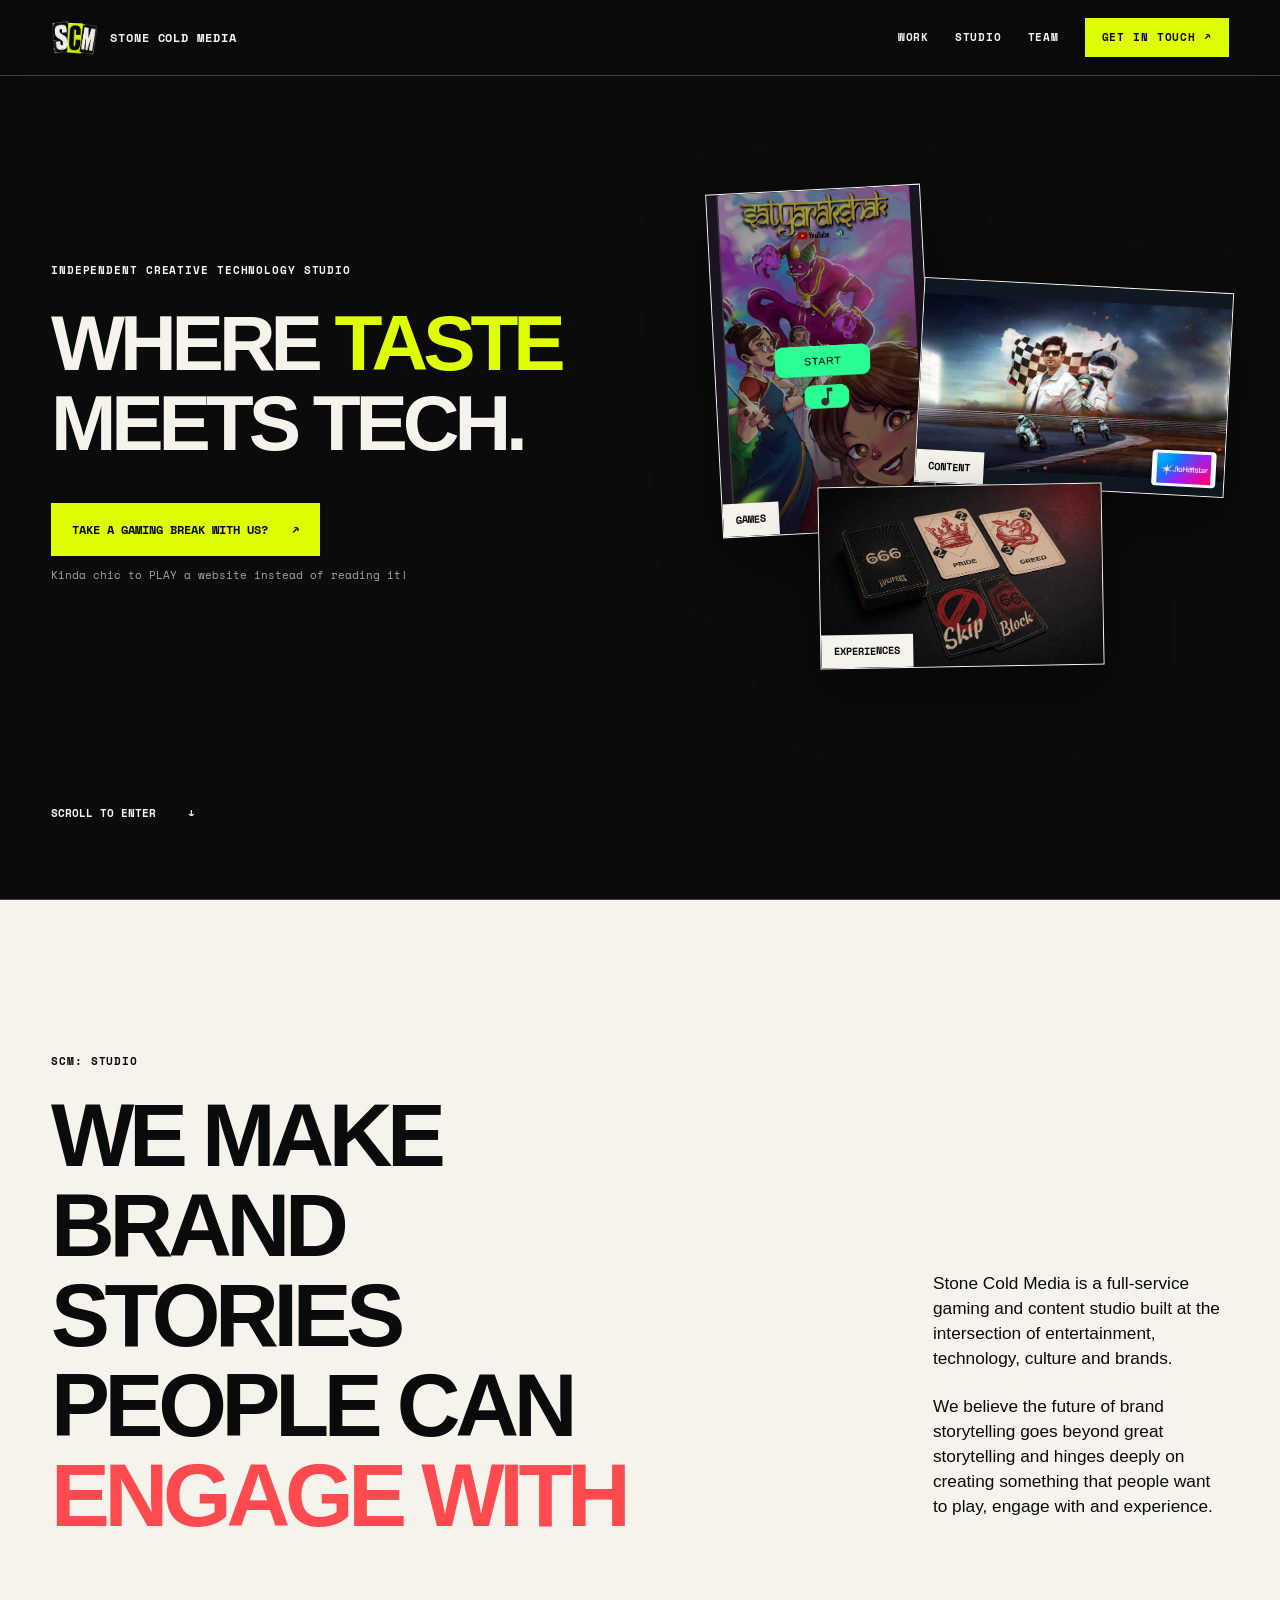
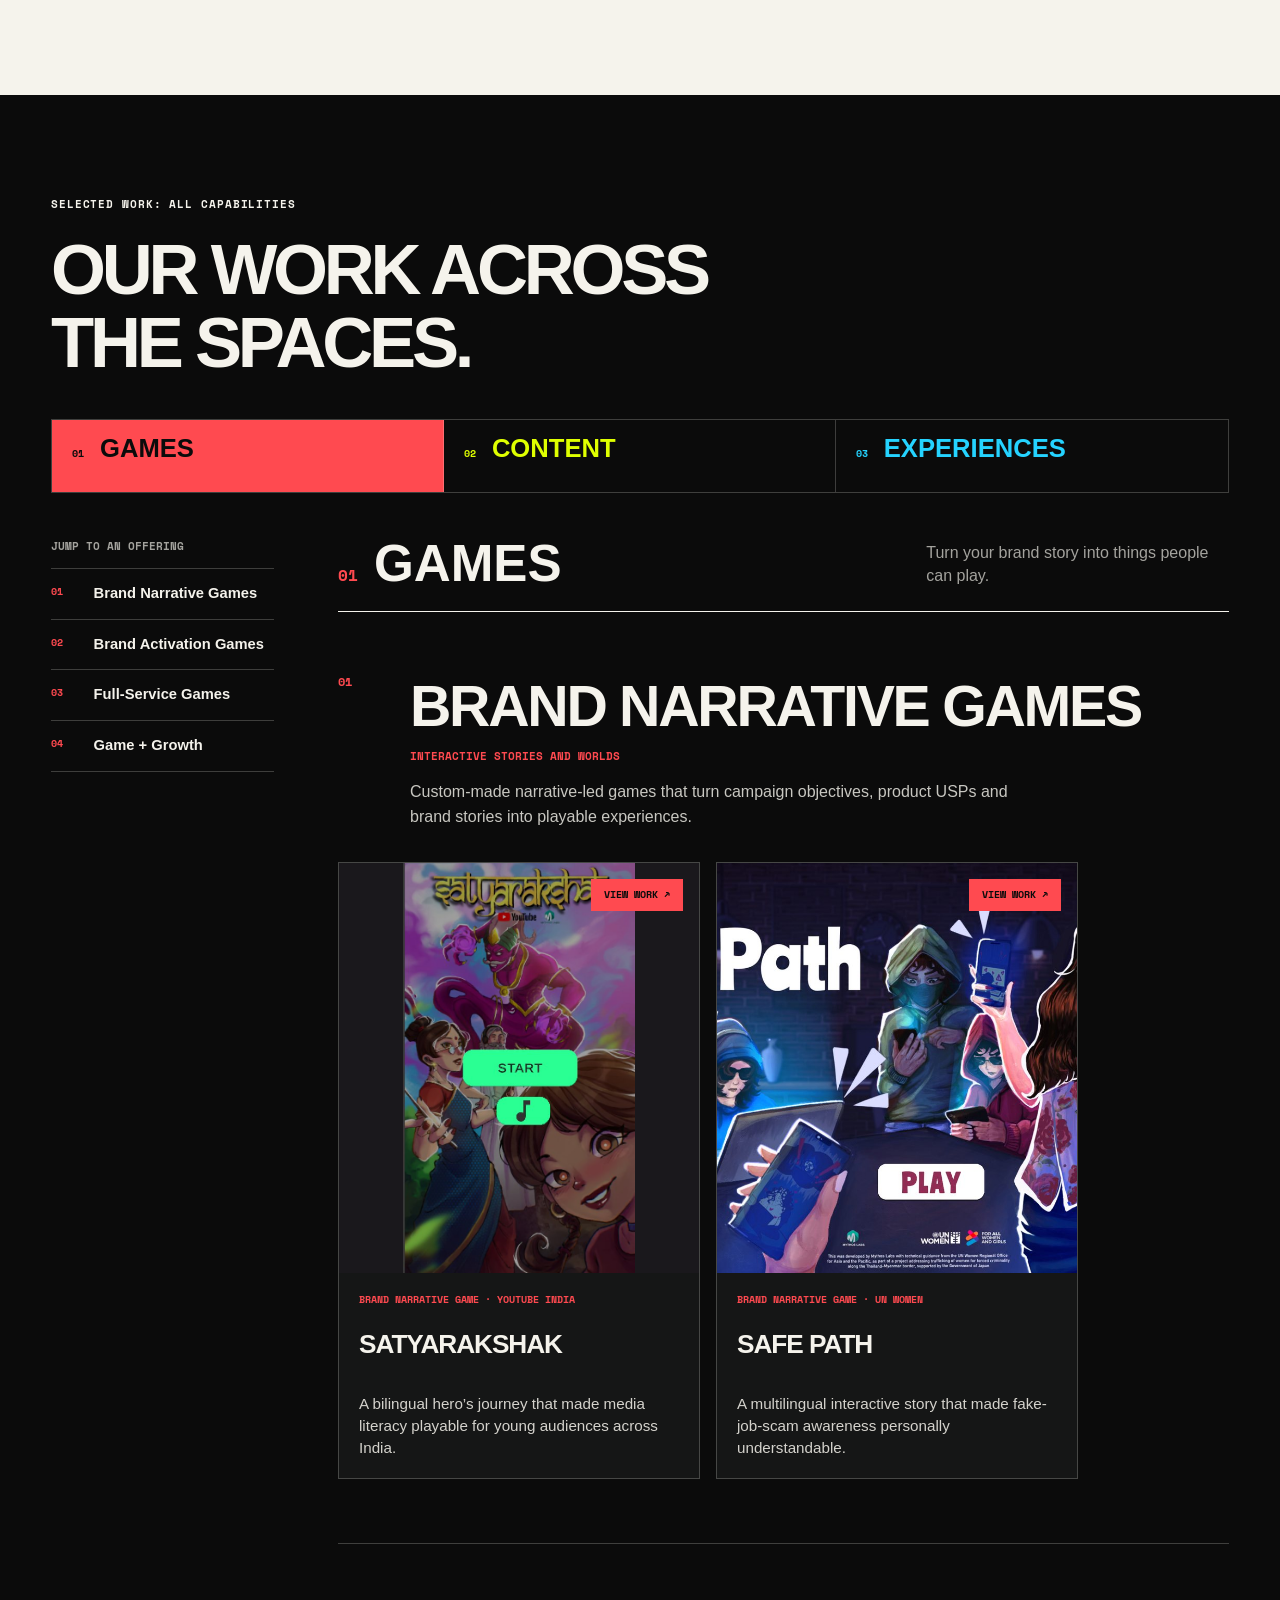
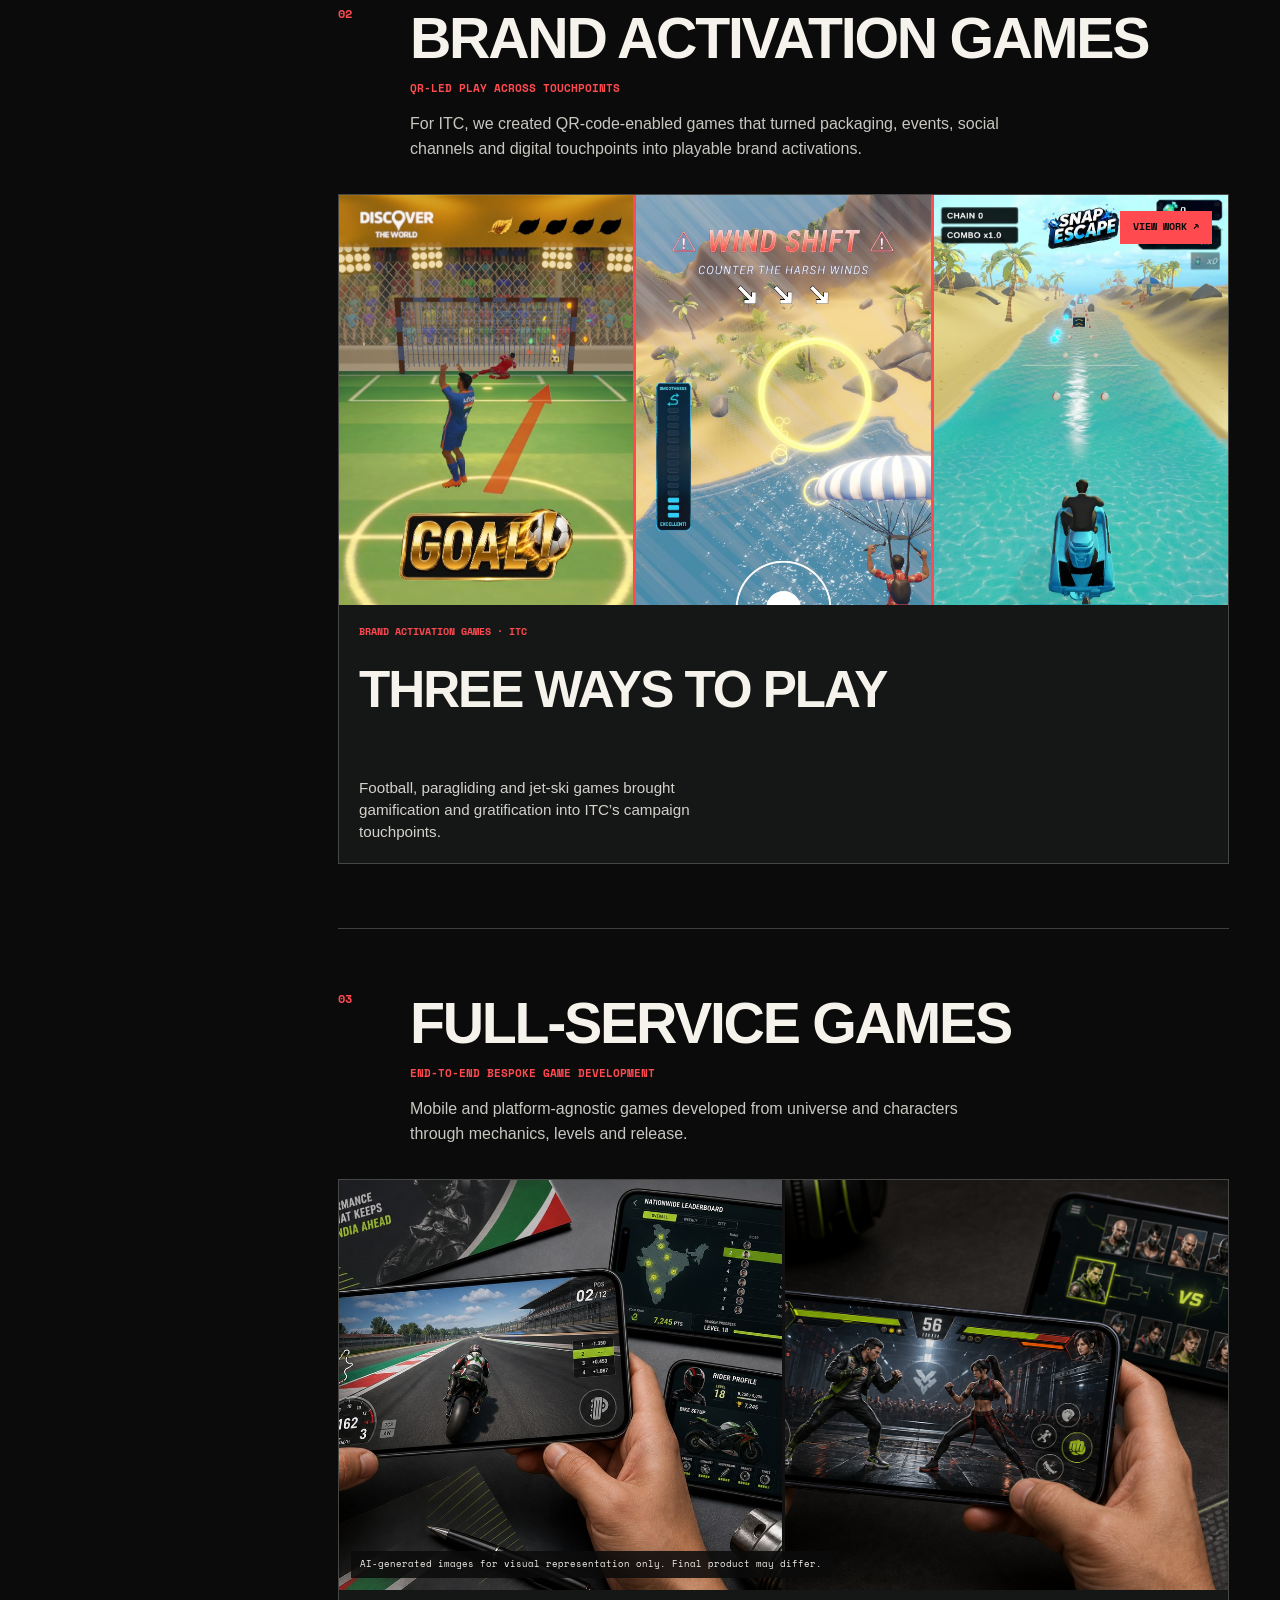
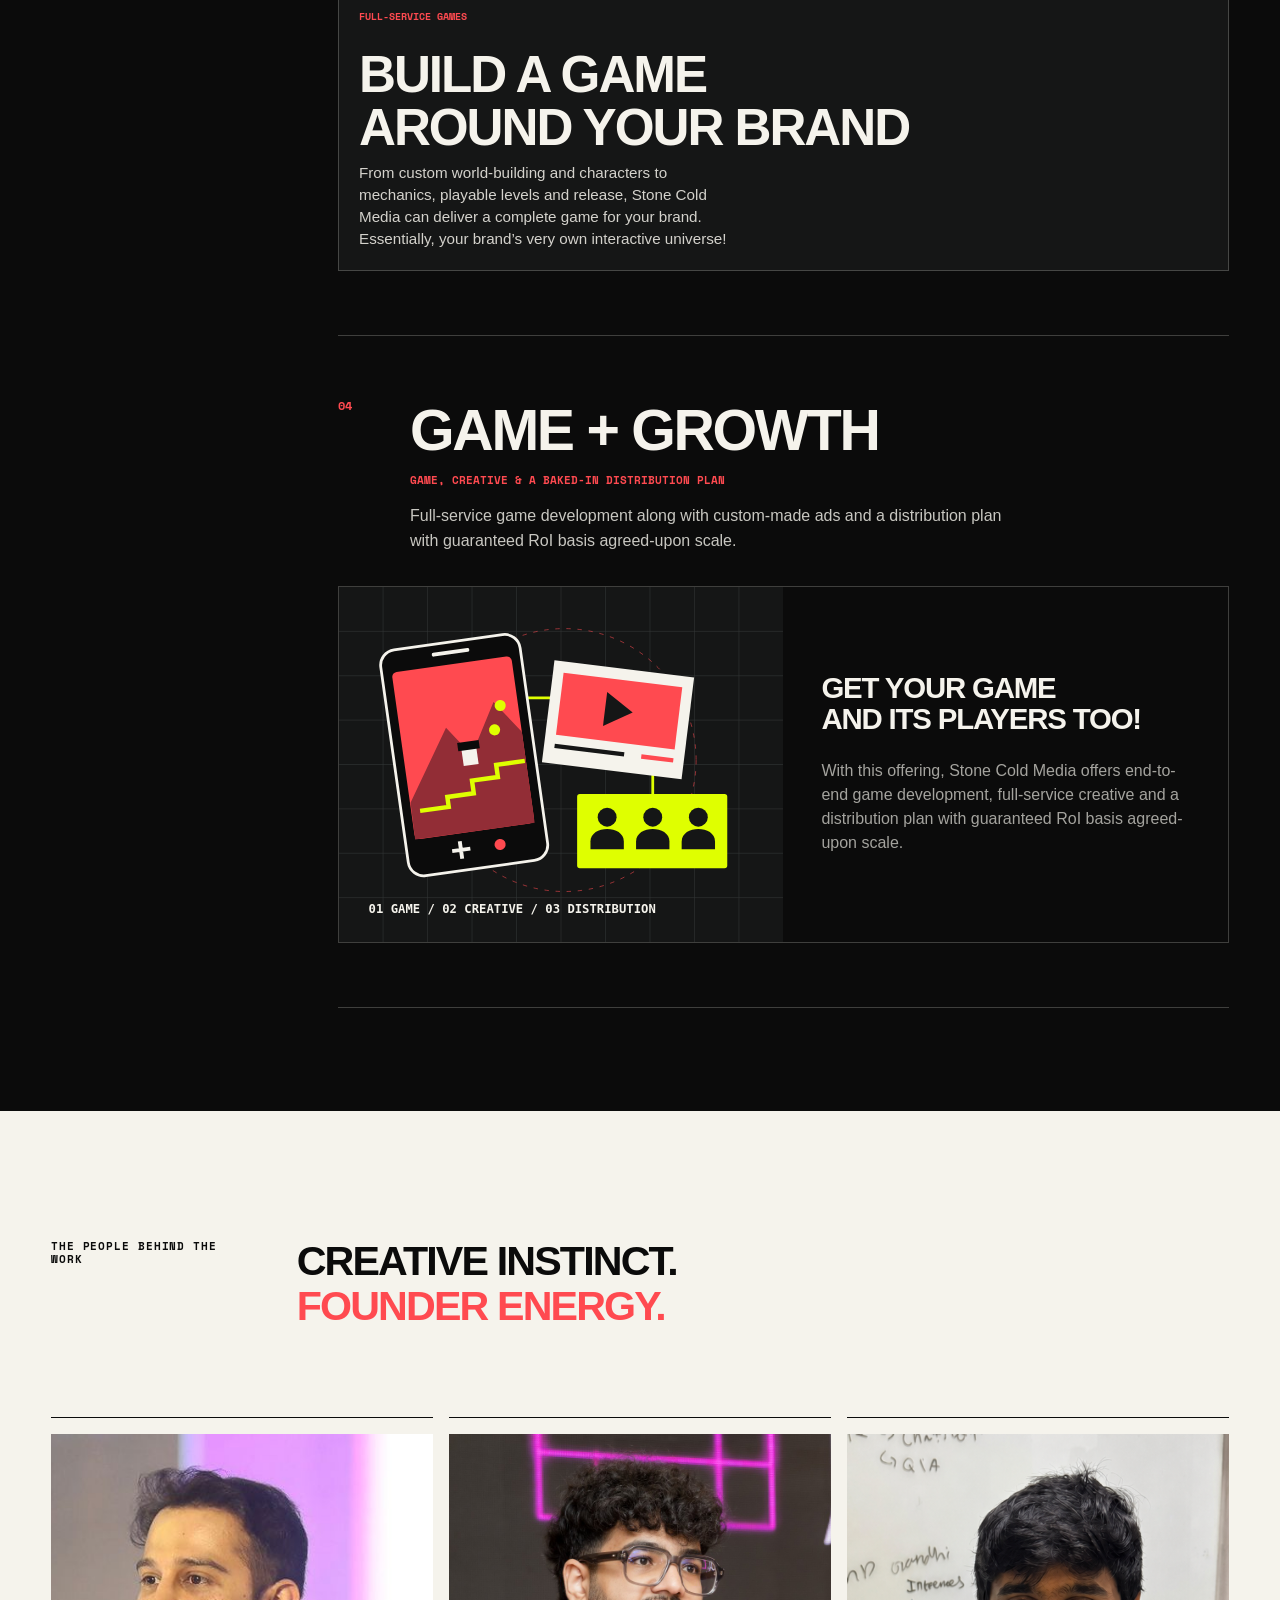
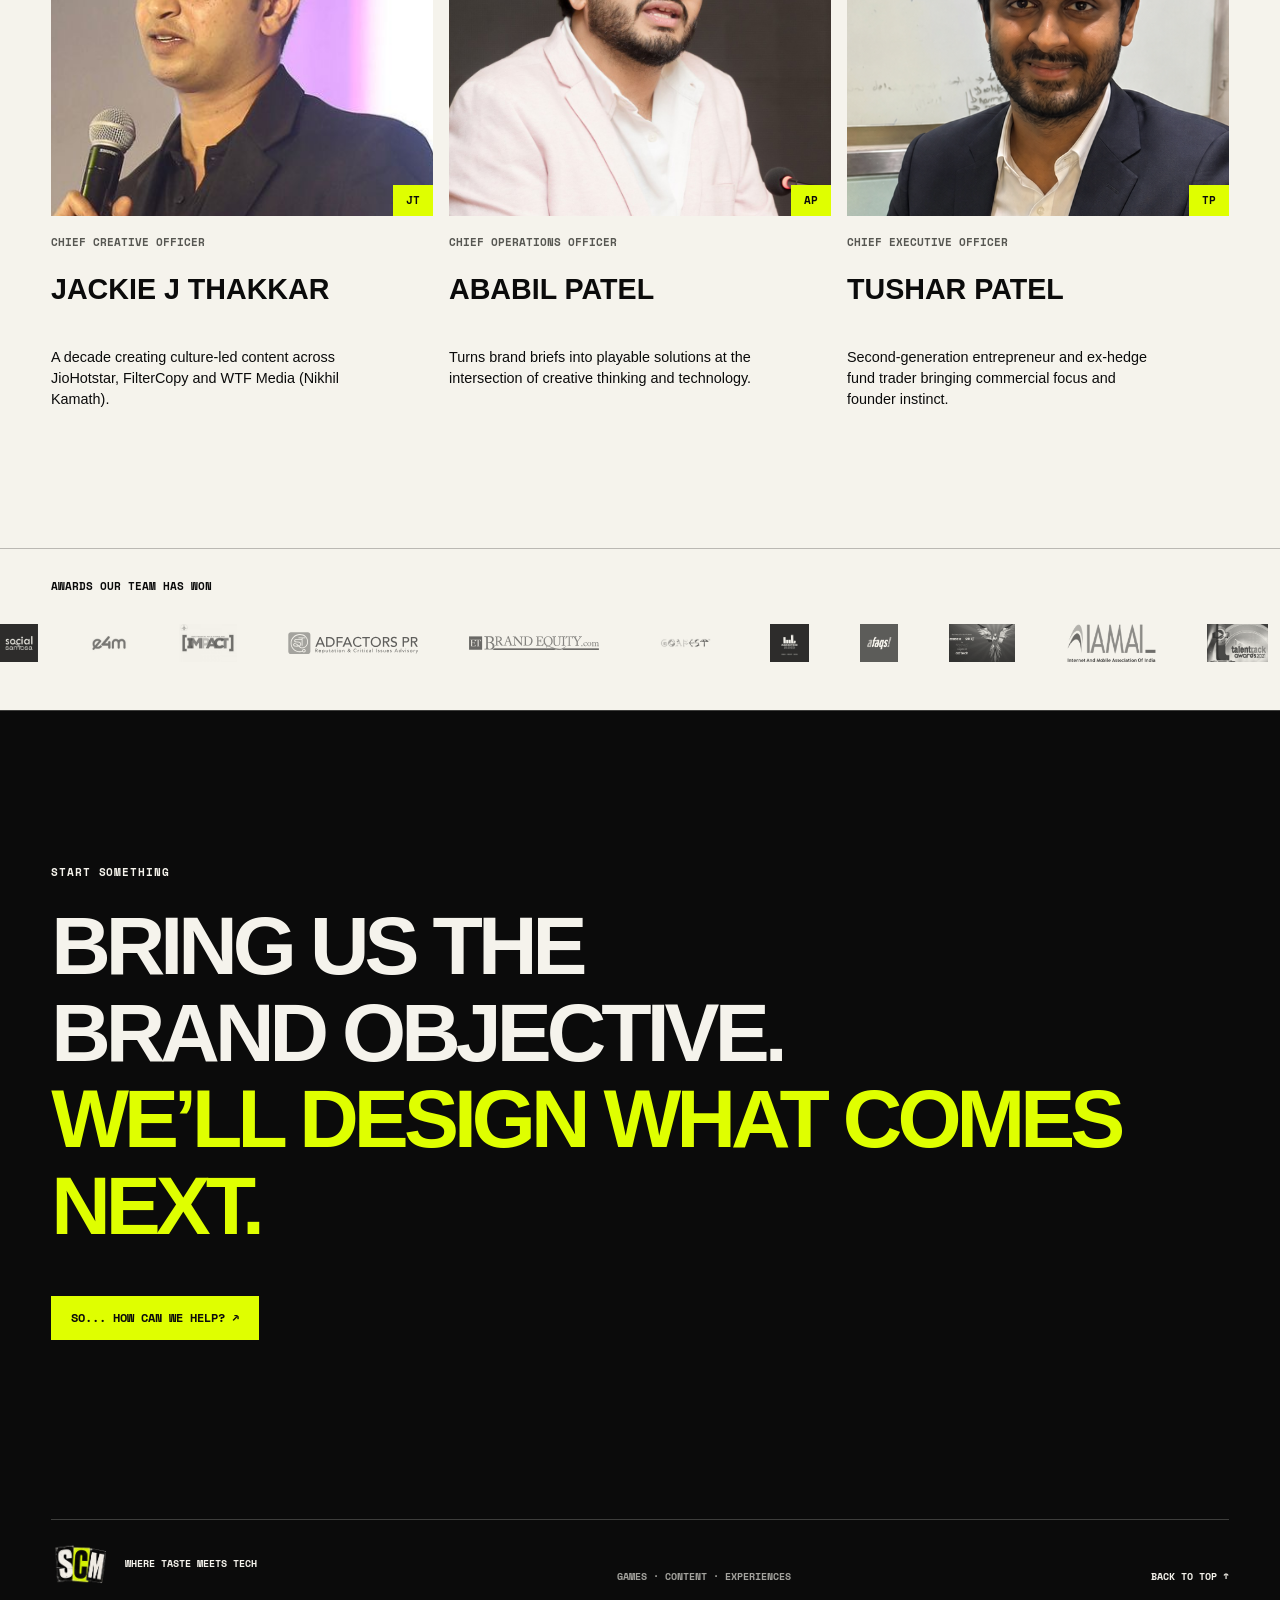
==== commit ba8dd33d: "Publish content owner logos across portfolio and work displays" ====
--- a/index.html
+++ b/index.html
@@ -6,9 +6,9 @@
     <meta name="description" content="Stone Cold Media is a full-service gaming and content studio making brand stories people can play, watch and experience." />
     <title>Stone Cold Media — Where Taste Meets Tech</title> 
-    <script type="module" crossorigin src="./assets/website-GdHabwdP.js"></script>
-    <link rel="modulepreload" crossorigin href="./assets/portfolio-D0zkQt_X.js">
-    <link rel="stylesheet" crossorigin href="./assets/website-D0Alx6t_.css">
+    <script type="module" crossorigin src="./assets/website-Ca3Dyw0F.js"></script>
+    <link rel="modulepreload" crossorigin href="./assets/portfolio-JG9wtJoj.js">
+    <link rel="stylesheet" crossorigin href="./assets/website-FOqZhEKc.css">
   </head>
   <body>
     <a class="skip-link" href="#work">Skip to work</a>
@@ -35,7 +35,7 @@
             <img src="./assets/satya-home-LMHsPYCz.jpg" alt="Satyarakshak game start screen" /><span>Games</span>
           </a>
           <a class="hero-frame hero-frame-content" href="#offering-content-long-form">
-            <img src="./assets/motostar-4Njg8t3G.jpg" alt="India's Ultimate MotoStar" /><span>Content</span>
+            <img src="./assets/motostar-4Njg8t3G.jpg" alt="India's Ultimate MotoStar" /><span>Content</span><i class="content-owner"><img src="./assets/jiohotstar-Dg3A7dWi.png" alt="JioHotstar" /></i>
           </a>
           <a class="hero-frame hero-frame-experience" href="#offering-experiences-physical">
             <img src="./assets/lucifer-case-study-v1-Bxgn5ptv.png" alt="Lucifer's Gold physical card game" /><span>Experiences</span>
--- a/assets/website-FOqZhEKc.css
+++ b/assets/website-FOqZhEKc.css
@@ -0,0 +1 @@
+@font-face{font-family:SCM Mono;src:url(./SpaceMono-Regular-DFDYVJRE.ttf)format("truetype");font-display:swap}@font-face{font-family:SCM Mono;src:url(./SpaceMono-Bold-9tno74N4.ttf)format("truetype");font-weight:700;font-display:swap}:root{--black:#0b0b0b;--white:#f5f3ec;--red:#ff4a50;--acid:#dfff00;--cyan:#25d3ff;--muted:#a4a39e;--hairline:#f5f3ec38;--display:"Arial Black","Helvetica Neue",Arial,sans-serif;--body:"Helvetica Neue",Arial,sans-serif;--mono:"SCM Mono","Courier New",monospace;--pad:clamp(1.25rem,4vw,4.5rem);color:var(--white);background:var(--black);font-family:var(--body);font-synthesis:none}*{box-sizing:border-box}html{scroll-behavior:smooth}body{background:var(--black);margin:0;overflow-x:hidden}body:before{content:"";z-index:-1;opacity:.16;background-image:radial-gradient(circle,#fff .7px,#0000 .8px);background-size:22px 22px;position:fixed;inset:0}img{max-width:100%;display:block}a{color:inherit}button{color:inherit;font:inherit}.skip-link{z-index:1000;color:var(--black);background:var(--acid);padding:.8rem 1rem;position:fixed;top:-4rem;left:1rem}.skip-link:focus{top:1rem}.site-header{z-index:100;min-height:76px;padding:0 var(--pad);border-bottom:1px solid var(--hairline);-webkit-backdrop-filter:blur(14px);backdrop-filter:blur(14px);background:#0b0b0bb8;justify-content:space-between;align-items:center;transition:background .25s;display:flex;position:fixed;inset:0 0 auto}.site-header.is-scrolled{background:#0b0b0bf5}.brand{align-items:center;gap:.8rem;text-decoration:none;display:flex}.brand img{object-fit:contain;width:46px;height:38px}.brand span{font:700 .72rem/1 var(--mono);letter-spacing:.08em;text-transform:uppercase}.site-nav{align-items:center;gap:clamp(1rem,2vw,2rem);display:flex}.site-nav a{font:700 .68rem/1 var(--mono);letter-spacing:.08em;text-transform:uppercase;padding:.65rem 0;text-decoration:none}.site-nav a:not(.nav-contact):hover{color:var(--acid)}.site-nav .nav-contact{color:var(--black);background:var(--acid);border:1px solid var(--acid);padding:.8rem 1rem}.site-nav .nav-contact:hover{background:var(--white);border-color:var(--white)}.menu-button{border:1px solid var(--hairline);font:700 .7rem/1 var(--mono);text-transform:uppercase;background:0 0;padding:.7rem .8rem;display:none}.hero{min-height:100svh;padding:8.5rem var(--pad) 2rem;border-bottom:1px solid var(--hairline);align-items:end;display:grid;position:relative;overflow:hidden}.hero-title{z-index:2;align-self:start;position:relative}.hero-kicker,.section-mark{font:700 .7rem/1.2 var(--mono);letter-spacing:.08em;text-transform:uppercase;margin:0 0 1.5rem}.hero h1{max-width:10ch;font:900 clamp(5rem,12.6vw,12rem)/.78 var(--display);letter-spacing:-.075em;text-transform:uppercase;margin:0}.hero h1 span{display:block}.hero h1 em{color:var(--acid);font-style:normal}.hero-reel{z-index:1;top:13%;right:var(--pad);width:min(43vw,680px);height:70%;position:absolute}.hero-frame{border:1px solid var(--white);background:#171717;text-decoration:none;transition:transform .4s cubic-bezier(.2,.75,.2,1),filter .4s;display:block;position:absolute;overflow:hidden;box-shadow:0 24px 60px #00000057}.hero-frame img{object-fit:cover;width:100%;height:100%}.hero-frame span{color:var(--black);background:var(--white);font:700 .65rem/1 var(--mono);text-transform:uppercase;padding:.7rem .8rem;position:absolute;bottom:0;left:0}.hero-frame-game{width:41%;height:72%;top:0;left:2%;transform:rotate(-3deg)}.hero-frame-game img{object-fit:contain;background:#1b1320}.hero-frame-content{width:59%;height:43%;top:20%;right:0;transform:rotate(3deg)}.hero-frame-experience{width:54%;height:38%;bottom:0;left:22%;transform:rotate(-1deg)}.hero-reel:hover .hero-frame{filter:saturate(.65)}.hero-reel .hero-frame:hover{z-index:4;filter:saturate();transform:rotate(0)scale(1.025)}.hero-scroll{z-index:3;font:700 .68rem/1 var(--mono);text-transform:uppercase;justify-self:end;gap:2rem;text-decoration:none;display:flex;position:relative}.studio-intro{padding:clamp(6rem,12vw,11rem) var(--pad);background:var(--white);color:var(--black)}.studio-copy{grid-template-columns:minmax(0,1.45fr) minmax(280px,.55fr);align-items:end;gap:clamp(3rem,8vw,9rem);display:grid}.studio-copy h2{max-width:13ch;font:900 clamp(3.5rem,7.7vw,8rem)/.88 var(--display);letter-spacing:-.06em;text-transform:uppercase;margin:0}.studio-copy h2 em{color:var(--red);font-style:normal}.studio-copy p{margin:0 0 1.4rem;font-size:clamp(1.05rem,1.35vw,1.3rem);line-height:1.45}.portfolio{--active:var(--red);padding:clamp(5rem,8vw,8rem) var(--pad)}.portfolio[data-active-pillar=content]{--active:var(--acid)}.portfolio[data-active-pillar=experiences]{--active:var(--cyan)}.portfolio-head{grid-template-columns:1fr;gap:2.5rem;margin-bottom:3rem;display:grid}.portfolio-head h2{font:900 clamp(3.5rem,6.5vw,7rem)/.88 var(--display);letter-spacing:-.06em;text-transform:uppercase;margin:0}.pillar-selector{border:1px solid var(--hairline);grid-template-columns:repeat(3,minmax(0,1fr));width:100%;display:grid}.pillar-button{text-align:left;border:0;border-right:1px solid var(--hairline);cursor:pointer;background:0 0;align-items:baseline;gap:1rem;min-height:72px;padding:1rem 1.25rem;transition:color .2s,background .2s;display:flex}.pillar-button:last-child{border-right:0}.pillar-button span{font:700 .62rem/1 var(--mono)}.pillar-button strong{font:900 clamp(1.25rem,2vw,2rem)/1 var(--display);text-transform:uppercase}.pillar-games{color:var(--red)}.pillar-content{color:var(--acid)}.pillar-experiences{color:var(--cyan)}.pillar-button:hover,.pillar-button:focus-visible{background:#171717}.pillar-games.is-active{color:var(--black);background:var(--red)}.pillar-content.is-active{color:var(--black);background:var(--acid)}.pillar-experiences.is-active{color:var(--black);background:var(--cyan)}.portfolio-body{grid-template-columns:minmax(210px,.25fr) minmax(0,1fr);align-items:start;gap:clamp(2.5rem,5vw,5rem);display:grid}.offering-index{position:sticky;top:100px}.offering-index>p{color:var(--muted);font:700 .68rem/1 var(--mono);text-transform:uppercase;margin:0 0 1rem}.offering-buttons{display:grid}.offering-button{text-align:left;border-top:1px solid var(--hairline);grid-template-columns:2rem 1fr;gap:.65rem;padding:1rem 0;text-decoration:none;display:grid}.offering-button:last-child{border-bottom:1px solid var(--hairline)}.offering-button span{color:var(--active);font:700 .65rem/1.2 var(--mono)}.offering-button strong{font-size:clamp(.92rem,1.15vw,1.1rem);line-height:1.2}.offering-button:hover,.offering-button:focus-visible{color:var(--active)}.project-stage-head{border-bottom:1px solid var(--white);justify-content:space-between;align-items:end;gap:2rem;padding-bottom:1.5rem;display:flex}.project-stage-head>div{align-items:baseline;gap:1rem;display:flex}.project-stage-head span{color:var(--active);font:700 1rem/1 var(--mono)}.project-stage-head h3{font:900 clamp(2rem,4vw,4.5rem)/.9 var(--display);text-transform:uppercase;margin:0}.project-stage-head p{max-width:34ch;color:var(--muted);text-align:right;margin:0;font-size:1rem;line-height:1.4}.project-grid{padding-top:0;display:block}.offering-group{border-bottom:1px solid var(--hairline);padding:clamp(3rem,5vw,5rem) 0;scroll-margin-top:92px}.offering-group>header{grid-template-columns:3.5rem minmax(0,1fr);gap:1rem;margin-bottom:2rem;display:grid}.offering-group>header>span{color:var(--active);font:700 .78rem/1 var(--mono)}.offering-group h4{font:900 clamp(2.4rem,4.7vw,5rem)/.88 var(--display);letter-spacing:-.04em;text-transform:uppercase;margin:0}.offering-formats{color:var(--active);font:700 .68rem/1.4 var(--mono);text-transform:uppercase;margin:.8rem 0 0}.offering-description{color:#c8c7c1;max-width:68ch;margin:1rem 0 0;font-size:1rem;line-height:1.55}.offering-work{grid-template-columns:repeat(12,1fr);gap:1rem;display:grid}.project-card{min-height:0;color:var(--white);border:1px solid var(--hairline);background:#151616;grid-column:span 6;grid-template-rows:minmax(280px,380px) auto;text-decoration:none;display:grid;position:relative;overflow:hidden}.project-card:nth-child(3n+1){grid-column:span 7}.project-card:nth-child(3n+2){grid-column:span 5}.project-card img{object-fit:cover;width:100%;height:100%;transition:transform .55s cubic-bezier(.2,.7,.2,1),filter .4s}.project-card-copy{padding:1.25rem;position:static}.project-card-copy span{color:var(--active);font:700 .63rem/1.35 var(--mono);text-transform:uppercase}.project-card-copy h4{margin:.65rem 0 .45rem;font-size:clamp(2rem,3vw,3.2rem)}.project-card-copy p{color:#d4d2cc;max-width:46ch;margin:0;font-size:.95rem;line-height:1.45}.project-card b{z-index:3;color:var(--black);background:var(--active);font:700 .62rem/1 var(--mono);text-transform:uppercase;padding:.7rem .8rem;position:absolute;top:1rem;right:1rem}.project-card:hover img{filter:saturate(1.12);transform:scale(1.035)}.capability-card{border:1px solid var(--hairline);grid-column:1/-1;grid-template-columns:.35fr 1fr;align-items:end;gap:2rem;min-height:260px;padding:1.5rem;display:grid}.capability-card span{color:var(--active);font:700 .68rem/1 var(--mono);text-transform:uppercase;align-self:start}.capability-card h4{max-width:14ch;font:900 clamp(2.3rem,4vw,4.5rem)/.9 var(--display);text-transform:uppercase;margin:3rem 0 1rem}.capability-card p{max-width:55ch;color:var(--muted);margin:0;line-height:1.5}.project-card-portrait,.project-card-contain{grid-column:span 5!important}.project-card-landscape{grid-column:span 7}.project-card-triptych,.project-card-concept{grid-column:1/-1}.offering-work>.project-card:only-child{grid-column:1/-1!important}.project-media{background:#111;height:clamp(300px,32vw,430px);position:relative;overflow:hidden}.project-media img{object-fit:cover;width:100%;height:100%}.project-media-portrait,.project-media-contain{background:#1a181c}.project-media-portrait img,.project-media-contain img{object-fit:contain}.project-media-triptych{background:var(--active);grid-template-columns:repeat(3,1fr);gap:3px;display:grid}.project-media-triptych img{object-fit:cover;min-width:0}.project-media-concept{grid-template-columns:repeat(2,1fr);gap:3px;display:grid}.project-media-concept small{color:var(--white);font:.58rem/1.35 var(--mono);background:#0b0b0bdb;padding:.45rem .55rem;position:absolute;bottom:.75rem;left:.75rem}.team{padding:clamp(6rem,10vw,10rem) var(--pad) 0;color:var(--black);background:var(--white)}.team-heading{grid-template-columns:.35fr 1.65fr;align-items:start;gap:3rem;margin-bottom:clamp(4rem,7vw,7rem);display:grid}.team-heading h2{white-space:nowrap;font:900 clamp(1.15rem,3.5vw,4rem)/.95 var(--display);letter-spacing:-.045em;text-transform:uppercase;margin:0}.team-heading h2 span{color:var(--red)}.founder-grid{grid-template-columns:repeat(3,1fr);gap:1rem;display:grid}.founder-card{border-top:1px solid var(--black);padding-top:1rem}.founder-photo{aspect-ratio:4/5;background:#d8d6cf;position:relative;overflow:hidden}.founder-photo img{object-fit:cover;width:100%;height:100%;transition:transform .5s cubic-bezier(.2,.7,.2,1)}.founder-card:hover .founder-photo img{transform:scale(1.02)}.founder-card-ababil .founder-photo img{transform:scaleX(-1)}.founder-card-ababil:hover .founder-photo img{transform:scaleX(-1)scale(1.02)}.founder-photo span{color:var(--black);background:var(--acid);font:700 .68rem/1 var(--mono);padding:.65rem .8rem;position:absolute;bottom:0;right:0}.founder-info{padding:1.2rem 0 3rem}.founder-info p{color:#575752;font:700 .66rem/1 var(--mono);text-transform:uppercase;margin:0 0 .55rem}.founder-info h3{font:900 clamp(2rem,3vw,3.6rem)/.9 var(--display);text-transform:uppercase;margin:0 0 .75rem}.founder-info small{max-width:38ch;font-size:.9rem;line-height:1.45;display:block}.awards{margin:clamp(3rem,7vw,7rem) calc(var(--pad)*-1) 0;border-top:1px solid #0b0b0b40;padding:2rem 0 3rem;overflow:hidden}.awards>p{padding:0 var(--pad);font:700 .68rem/1 var(--mono);text-transform:uppercase;margin:0 0 2rem}.award-rail{align-items:center;gap:clamp(2rem,4vw,5rem);width:max-content;padding-right:clamp(2rem,4vw,5rem);animation:34s linear infinite award-scroll;display:flex}.award-rail:hover{animation-play-state:paused}.award-rail img{object-fit:contain;mix-blend-mode:multiply;filter:grayscale();opacity:.82;flex:none;width:auto;max-width:130px;height:clamp(26px,3vw,44px)}@keyframes award-scroll{to{transform:translate(-50%)}}.contact-preview{padding:clamp(7rem,12vw,13rem) var(--pad) 2rem;border-top:1px solid var(--hairline)}.contact-preview h2{font:900 clamp(3.5rem,8vw,8.5rem)/.88 var(--display);letter-spacing:-.06em;text-transform:uppercase;margin:0 0 3rem}.contact-preview h2 span{color:var(--acid)}.contact-preview>a{color:var(--black);background:var(--acid);font:700 .72rem/1 var(--mono);text-transform:uppercase;padding:1rem 1.25rem;text-decoration:none;display:inline-block}.site-footer{border-top:1px solid var(--hairline);font:700 .65rem/1.3 var(--mono);text-transform:uppercase;justify-content:space-between;align-items:end;gap:2rem;margin-top:clamp(7rem,14vw,14rem);padding-top:1.5rem;display:flex}.footer-brand{align-items:center;gap:1rem;display:flex}.footer-brand img{object-fit:contain;width:58px;height:40px}.site-footer p{color:var(--muted);margin:0}.site-footer a{text-decoration:none}button:focus-visible,a:focus-visible{outline:2px solid var(--acid);outline-offset:4px}@media (width<=980px){.hero h1{font-size:clamp(4.5rem,14vw,8rem)}.hero-reel{opacity:.86;width:58vw;height:60%;top:26%}.studio-copy,.portfolio-body,.team-heading{grid-template-columns:1fr}.portfolio-body{gap:3rem}.offering-index{position:static}.offering-buttons{grid-template-columns:repeat(2,1fr);gap:0 1.5rem}.founder-grid{grid-template-columns:repeat(2,1fr)}.founder-card:last-child{grid-column:1/-1;grid-template-columns:1fr 1fr;gap:1rem;display:grid}.founder-card:last-child .founder-info{align-self:end}}@media (width<=680px){.site-header{min-height:64px}.brand span{display:none}.menu-button{display:block}.site-nav{padding:1.5rem var(--pad);border-bottom:1px solid var(--hairline);background:var(--black);display:none;position:fixed;inset:64px 0 auto}.site-nav.is-open{gap:.5rem;display:grid}.site-nav .nav-contact{text-align:center}.hero{min-height:850px;padding-top:7rem}.hero h1{font-size:clamp(4.1rem,19vw,6.8rem)}.hero-title-shift{margin-left:0}.hero-reel{width:92vw;height:49%;top:42%;right:-8%}.hero-frame-game{width:44%;height:70%}.hero-frame-content{width:58%;height:45%}.hero-frame-experience{width:55%;height:38%}.hero-scroll{justify-self:start}.studio-copy{gap:2.5rem}.pillar-button{justify-content:center;min-height:58px;padding:.8rem .5rem}.pillar-button span{display:none}.pillar-button strong{font-size:.9rem}.offering-buttons{grid-template-columns:1fr}.project-stage-head{display:grid}.project-stage-head p{text-align:left}.offering-group>header{grid-template-columns:2.25rem 1fr}.project-card,.project-card:nth-child(n),.capability-card{grid-column:1/-1}.project-card{grid-template-rows:280px auto}.capability-card,.founder-grid{grid-template-columns:1fr}.founder-card:last-child{grid-column:auto;display:block}.site-footer{display:grid}.award-rail{gap:2.5rem}}@media (prefers-reduced-motion:reduce){html{scroll-behavior:auto}*,:before,:after{scroll-behavior:auto!important;transition-duration:.01ms!important;animation-duration:.01ms!important}}html{scroll-padding-top:100px}.hero{grid-template-columns:minmax(0,1.15fr) minmax(0,1fr);align-items:center;gap:3rem;min-height:100svh;padding-top:9rem}.hero-title{align-self:center;min-width:0}.hero-kicker{line-height:1.5;display:block}.hero h1{letter-spacing:-.065em;max-width:none;font-size:clamp(3rem,6.1vw,8rem);line-height:.98}.hero-title-shift{margin-left:0}.hero-reel{aspect-ratio:1.1;opacity:1;justify-self:center;width:100%;max-width:680px;height:auto;margin:1rem 0;position:relative;inset:auto}.hero-scroll{grid-column:1/-1;justify-self:start;padding:1rem 0;line-height:1.5}.hero-actions{margin-top:2.5rem}.experience-cta{background:var(--acid);max-width:100%;color:var(--black);font:700 .75rem/1.5 var(--mono);text-transform:uppercase;cursor:pointer;border:0;justify-content:space-between;align-items:center;gap:1.5rem;padding:1.1rem 1.3rem;display:inline-flex}.experience-cta:hover{background:var(--white)}.hero-actions p{color:var(--muted);font:.68rem/1.5 var(--mono)}.studio-copy>*,.project-stage,.founder-card,.project-card,.project-stage-head>*{min-width:0}.team-heading h2{white-space:normal}.project-stage-head{flex-wrap:wrap}.project-stage-head p{text-align:left}.offering-group h4,.founder-info h3,.contact-preview h2{overflow-wrap:normal;word-break:normal}.project-card-copy{container-type:inline-size}.project-card-copy h4{font-size:clamp(1rem,8.2cqi,3.2rem);line-height:1.05}.capability-card-illustrated{grid-template-columns:minmax(0,1fr) minmax(0,1fr);align-items:center;gap:0;padding:0}.capability-card-illustrated>img{object-fit:cover;width:100%;height:100%}.capability-card-illustrated>div{padding:clamp(1.25rem,3vw,3rem)}.capability-card-illustrated h4{max-width:none;margin:0 0 1.5rem;font-size:clamp(2rem,3.3vw,3.8rem)}.founder-photo{aspect-ratio:1}.founder-photo img{object-fit:cover;max-width:none;position:absolute;transform:none!important}.founder-card:first-child .founder-photo img{width:220%;height:auto;top:-100%;left:-54%}.founder-card:nth-child(2) .founder-photo img{width:240%;height:auto;top:-10%;left:-60%}.founder-card:nth-child(3) .founder-photo img{width:185%;height:auto;top:-39%;left:-43%}.experience{width:100%;max-width:none;height:100dvh;max-height:none;color:var(--white);overscroll-behavior:contain;background:#101313;border:0;margin:0;padding:0;position:fixed;inset:0}.experience::backdrop{background:#101313}.experience-shell{height:100%;padding:env(safe-area-inset-top) env(safe-area-inset-right) env(safe-area-inset-bottom) env(safe-area-inset-left);grid-template-rows:auto minmax(160px,1fr) auto;display:grid;overflow:auto}.experience-head{padding:1rem var(--pad);border-bottom:1px solid var(--hairline);justify-content:space-between;align-items:center;gap:1rem;display:flex}.experience-head .section-mark{color:var(--acid);margin:0 0 .4rem;font-size:.6rem}.experience-head h2{font:900 clamp(1.1rem,2.5vw,2rem)/1.1 var(--display);text-transform:uppercase;margin:0}.experience button{border:1px solid var(--hairline);min-height:44px;font:700 .65rem/1.4 var(--mono);cursor:pointer;background:0 0;padding:.65rem .9rem}.experience button:hover{background:#303635}.experience-stage{background:#e5e1d7;min-height:160px;position:relative;overflow:hidden}.experience-stage canvas{touch-action:none;outline-offset:-4px;width:100%;height:100%;display:block}.game-loading{text-align:center;color:#111;font:700 .8rem/1.5 var(--mono);position:absolute;inset:30% 1.5rem auto}.experience-controls{padding:.85rem var(--pad);background:#101313}.experience-controls>p{font:.8rem/1.5 var(--mono);margin:0 0 .7rem}.game-destinations{gap:.5rem;display:flex}.game-destinations button{flex:1}.game-destinations button:first-child{color:var(--red)}.game-destinations button:nth-child(2){color:var(--acid)}.game-destinations button:nth-child(3){color:var(--cyan)}.game-destinations button.is-collected{background:#303635}.game-bottom{flex-wrap:wrap;align-items:center;gap:.6rem;margin-top:.6rem;display:flex}.game-bottom p{font:.6rem/1.5 var(--mono);color:var(--muted);flex:1;margin:0}.game-bottom [data-game-work]{color:var(--acid)}@media (width>=1800px){.hero{padding-inline:max(var(--pad),calc((100vw - 1800px)/2));column-gap:5rem}}@media (width<=980px){.hero{grid-template-columns:1fr;gap:1.5rem;padding-top:8rem}.hero h1{font-size:clamp(2.8rem,10vw,6.5rem)}.hero-reel{aspect-ratio:1.3;width:min(100%,620px)}.hero-scroll{grid-column:auto}.hero-title{width:100%}.hero-actions{margin-top:2rem}}@media (width<=680px){.capability-card-illustrated{grid-template-columns:1fr}.project-card-copy h4{font-size:clamp(1rem,8.2cqi,2.8rem)}html{scroll-padding-top:80px}.hero{min-height:100svh;padding-top:6.5rem}.hero h1{font-size:clamp(2.4rem,10vw,4.3rem)}.hero-reel{aspect-ratio:1.1;width:94%;margin:1rem auto}.hero-actions{margin-top:1.5rem}.studio-copy h2,.portfolio-head h2,.contact-preview h2{font-size:clamp(2.4rem,10vw,3.5rem)}.project-card-portrait,.project-card-contain{grid-column:1/-1!important}.project-card{grid-template-rows:auto auto}.project-media{height:clamp(230px,75vw,380px)}.offering-group>header{grid-template-columns:1.6rem minmax(0,1fr);gap:.5rem}.offering-group h4{font-size:clamp(1.85rem,8vw,2.8rem);line-height:1}.game-destinations{gap:.25rem}.game-destinations button{padding:.5rem .25rem;font-size:.56rem}.experience-controls>p{font-size:.66rem}.game-bottom p{flex-basis:100%}.experience-head{padding:.75rem var(--pad)}}@media (height<=500px) and (orientation:landscape){.experience-head{padding:.4rem 1rem}.experience-head .section-mark{display:none}.experience-controls{padding:.4rem 1rem}.game-bottom p{display:none}.game-bottom{margin:0;position:absolute;top:.35rem;right:1rem}.game-bottom [data-game-work]{display:none}.experience-head>button{margin-right:6rem}.experience-controls>p{margin-bottom:.25rem}.experience-shell{grid-template-rows:auto minmax(130px,1fr) auto}}@media (width<=680px){.pillar-button{min-width:0;padding-inline:.3rem}.pillar-button strong{font-size:clamp(.65rem,2.8vw,.9rem)}}.experience-cta{text-decoration:none}.project-card .project-card-copy h4{font-size:clamp(1rem,8.2cqi,3.2rem);line-height:1.05}.hero-title,.studio-copy,.portfolio-head,.team-heading,.contact-preview,.offering-group>header>div,.founder-info,.capability-card>div{container-type:inline-size}.hero h1{font-size:clamp(1.75rem,13cqi,8rem);line-height:1.02}.hero h1>span{white-space:nowrap}.studio-copy h2{text-wrap:balance;font-size:clamp(2rem,7.5cqi,8rem);line-height:1.02}.portfolio-head h2{font-size:clamp(2rem,6cqi,7rem);line-height:1.02}.team-heading h2{text-wrap:balance;font-size:clamp(1.5rem,3.5cqi,4rem);line-height:1.08}.team-heading h2 span{display:block}.offering-group>header h4{text-wrap:balance;font-size:clamp(1.4rem,7cqi,5rem);line-height:1.05}.contact-preview h2{text-wrap:balance;font-size:clamp(2rem,7cqi,8.5rem);line-height:1.05}.founder-info h3{font-size:clamp(1.1rem,7.5cqi,3rem);line-height:1.08}.capability-card h4,.capability-card-illustrated h4{text-wrap:balance;font-size:clamp(1.5rem,8cqi,4rem);line-height:1.05}.offering-work{grid-template-columns:repeat(12,minmax(0,1fr));align-items:stretch}.offering-work>*{min-width:0}.project-card{grid-template-rows:auto 1fr}.project-card-copy{grid-template-rows:auto auto 1fr;align-content:start;display:grid}.project-card-copy h4{text-wrap:balance;min-height:2.1em}.project-card-copy p{align-self:start}.project-card-copy span{min-height:2.7em}.founder-info p{min-height:2.8em;line-height:1.4}.founder-info h3{min-height:2.16em}.offering-group p,.founder-info small,.studio-copy p,.hero-actions p{overflow-wrap:break-word}.site-nav a,.brand,.menu-button{flex-shrink:0}.site-nav a{white-space:nowrap}.project-stage-head>div{flex-wrap:wrap;min-width:0}.site-footer{flex-wrap:wrap}.site-footer>*{min-width:0}@media (width<=60rem){.brand span{display:none}.menu-button{display:block}.site-header{min-height:64px}.site-nav{padding:1.5rem var(--pad);border-bottom:1px solid var(--hairline);background:var(--black);max-height:calc(100dvh - 64px);display:none;position:fixed;inset:64px 0 auto;overflow-y:auto}.site-nav.is-open{gap:.5rem;display:grid}.site-nav .nav-contact{text-align:center}.studio-copy{grid-template-columns:1fr}.studio-copy h2{font-size:clamp(2rem,10cqi,6rem)}.team-heading{grid-template-columns:1fr;gap:1.5rem}.team-heading h2{font-size:clamp(1.5rem,5cqi,3rem)}}@media (width<=48rem){.offering-work>.project-card{grid-column:1/-1!important}.capability-card,.capability-card-illustrated{grid-template-columns:1fr;gap:1rem}.capability-card-illustrated{gap:0}.capability-card>div{min-width:0}.founder-grid{grid-template-columns:1fr}.founder-card:last-child{grid-column:auto;display:block}.founder-photo{max-height:none}.founder-info h3,.founder-info p,.project-card-copy h4,.project-card-copy span{min-height:0}.offering-group>header{grid-template-columns:1.6rem minmax(0,1fr);gap:.5rem}}@media (width<=24rem){.hero h1{font-size:12.5cqi}.experience-cta{gap:.5rem;padding-inline:.8rem}.footer-brand{flex-wrap:wrap}}.hero-frame-content img{object-fit:contain;object-position:center;background:#101923}.content-owner{pointer-events:none;background:#fff;border-radius:4px;justify-content:center;align-items:center;width:clamp(84px,23%,110px);height:58px;padding:2px;display:flex;position:absolute;bottom:12px;left:12px;box-shadow:0 2px 8px #0005}.project-media .content-owner img,.hero-frame .content-owner img{object-fit:contain;background:0 0;width:100%;height:100%}.hero-frame .content-owner{width:64px;height:36px;padding:3px;bottom:8px;left:auto;right:8px}.content-owner:has(img[alt=FilterCopy]){border-radius:50%;width:58px;height:58px;padding:0}
